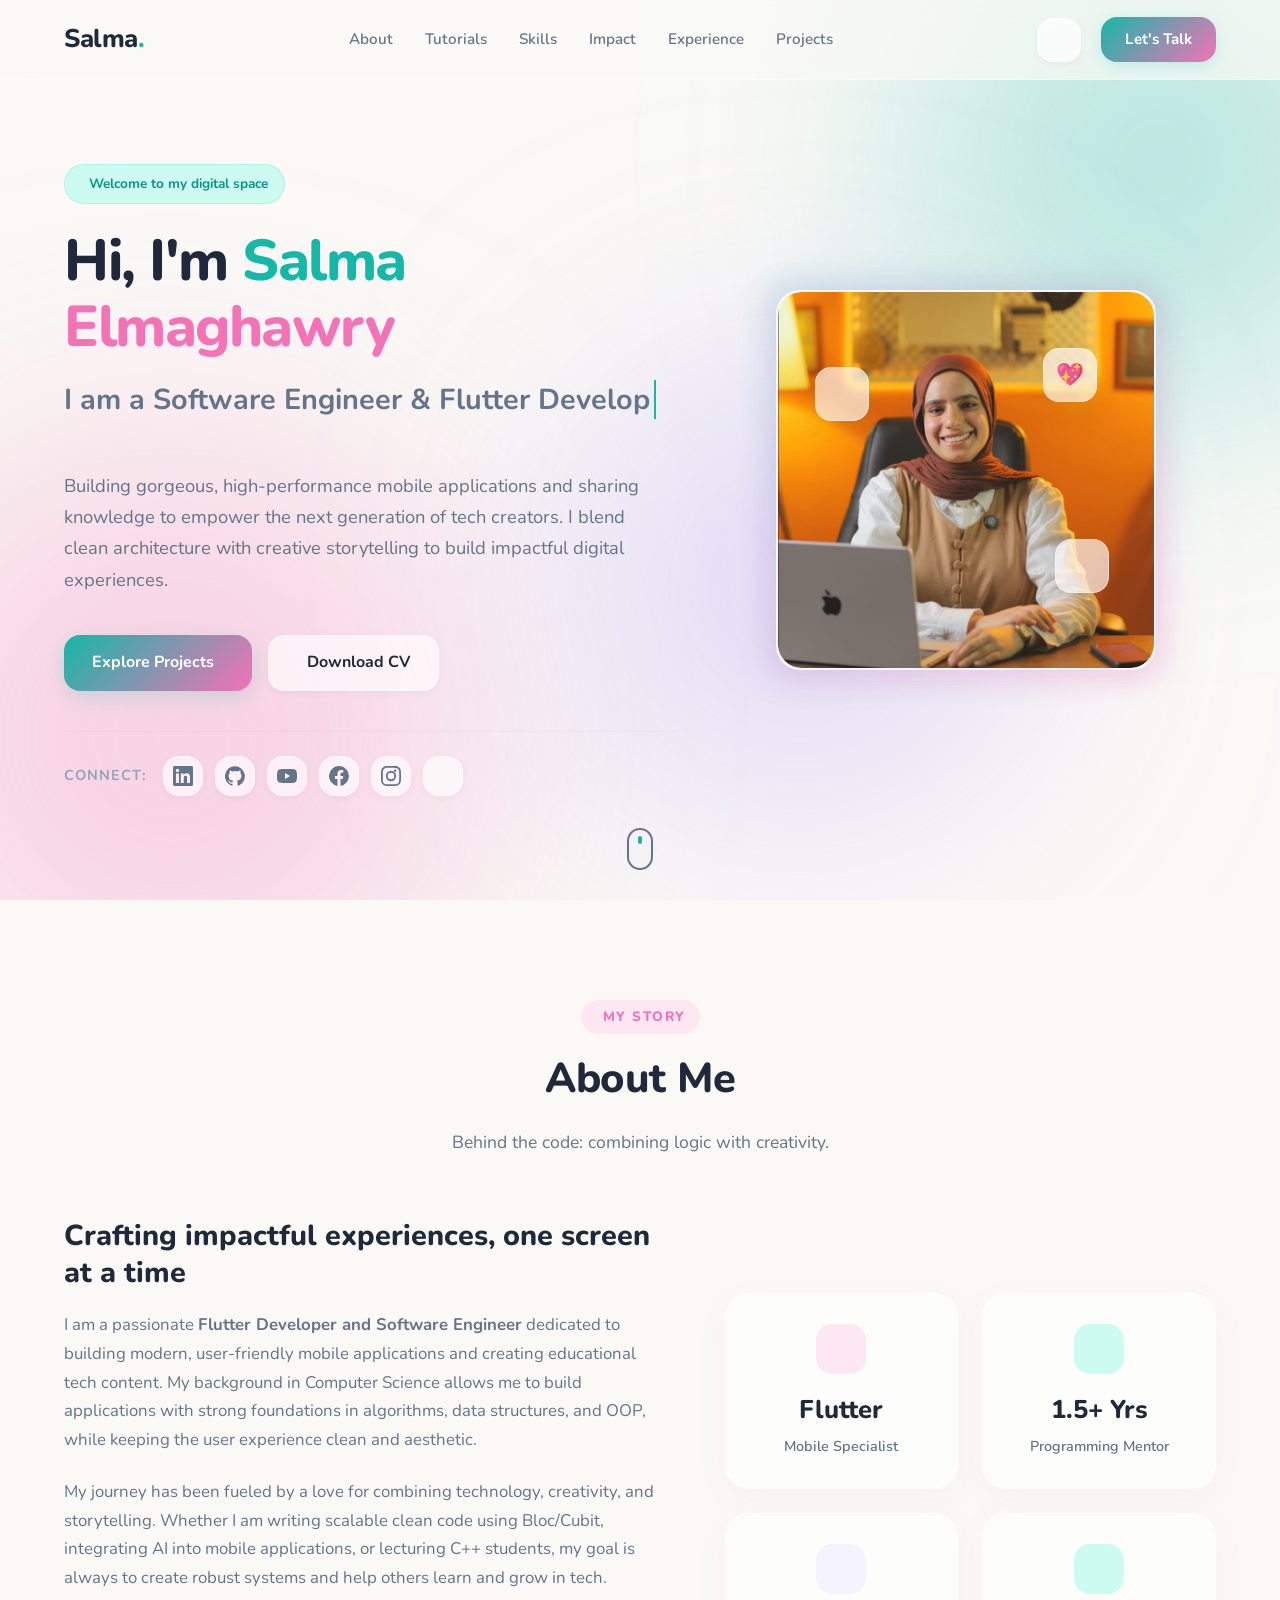
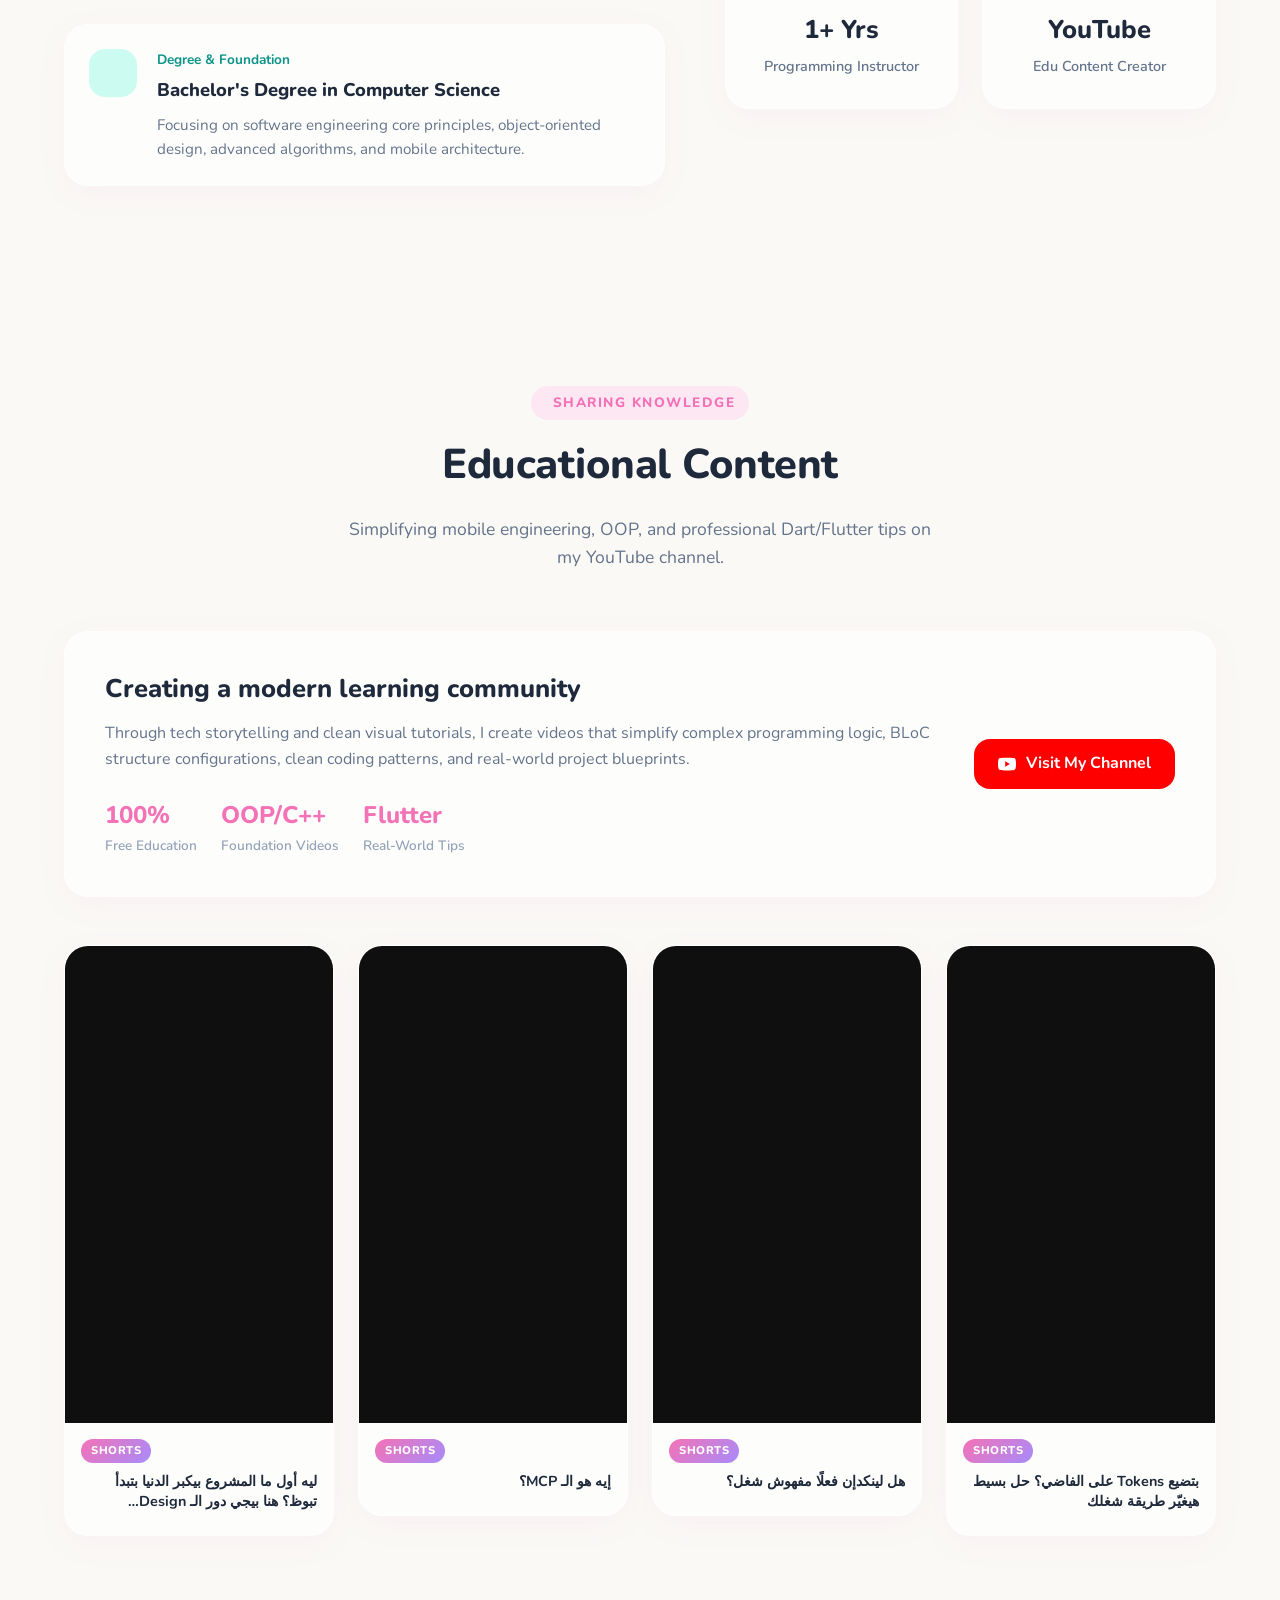
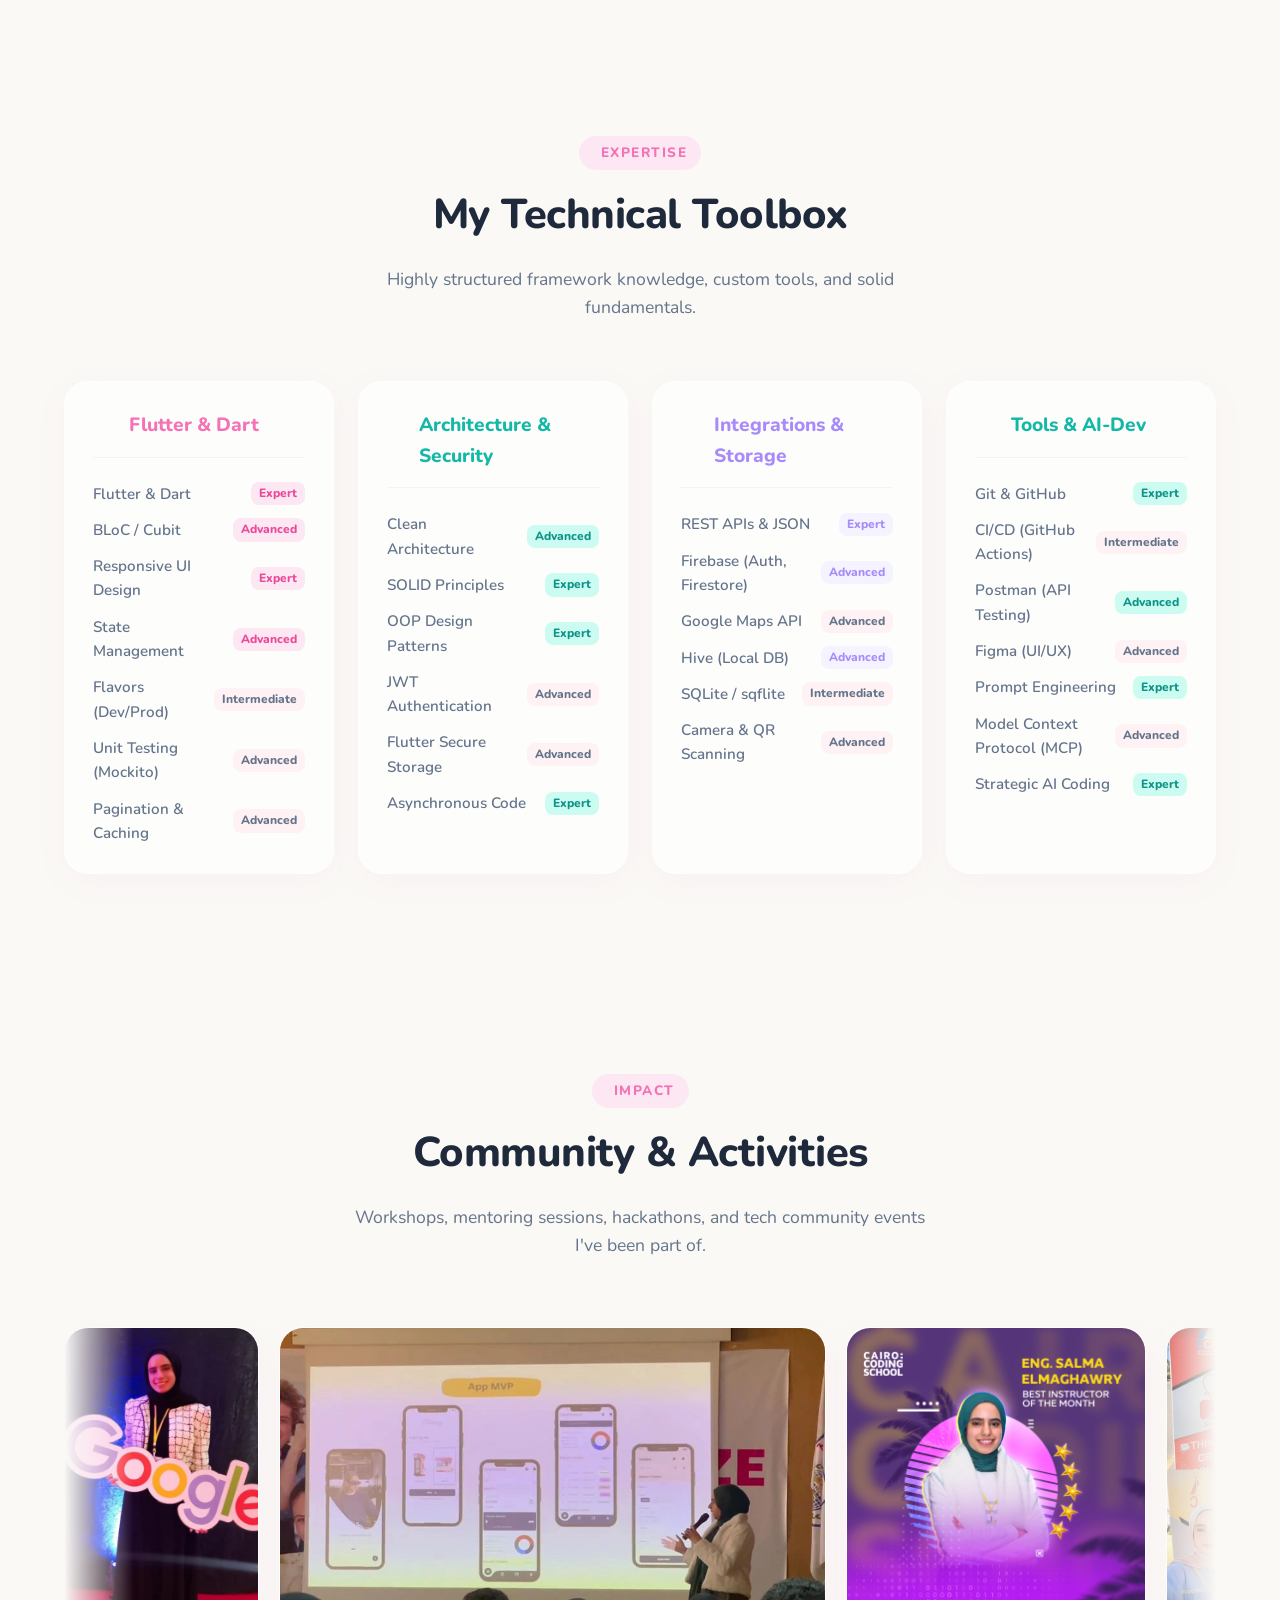
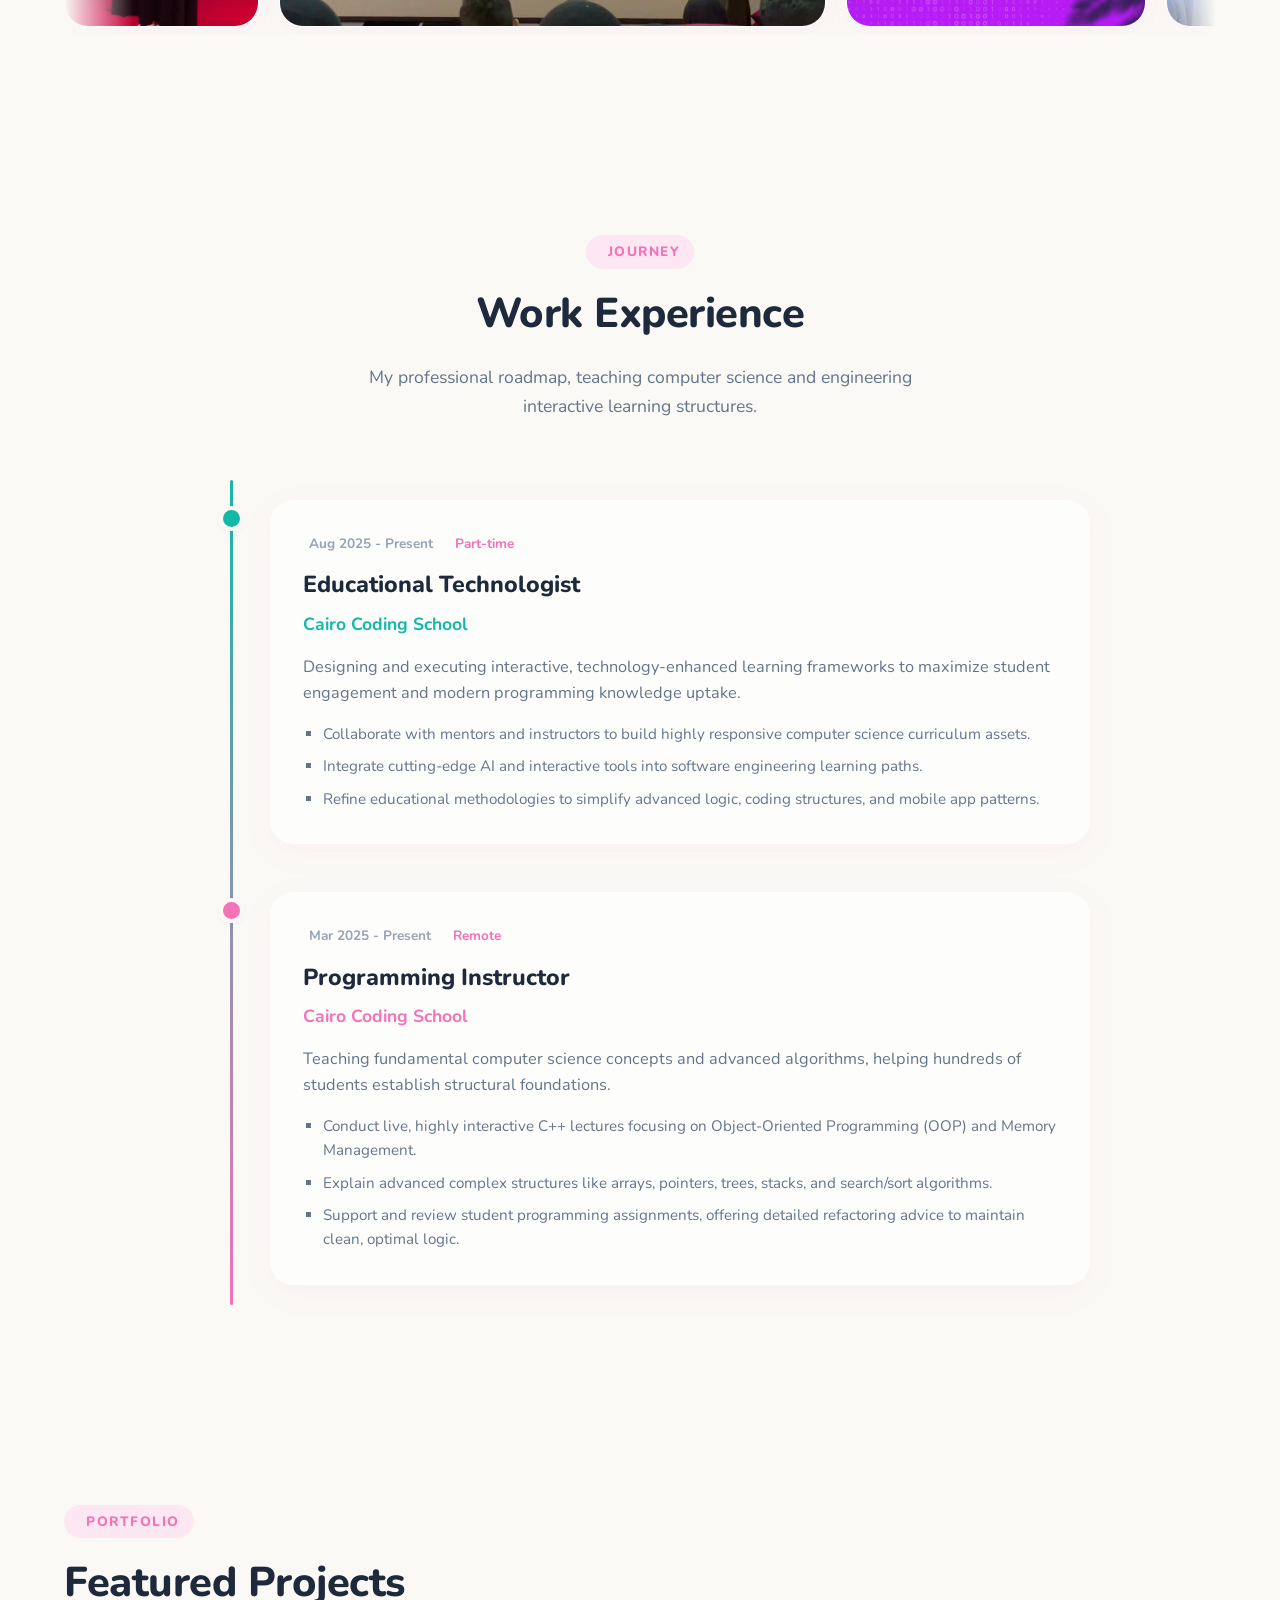
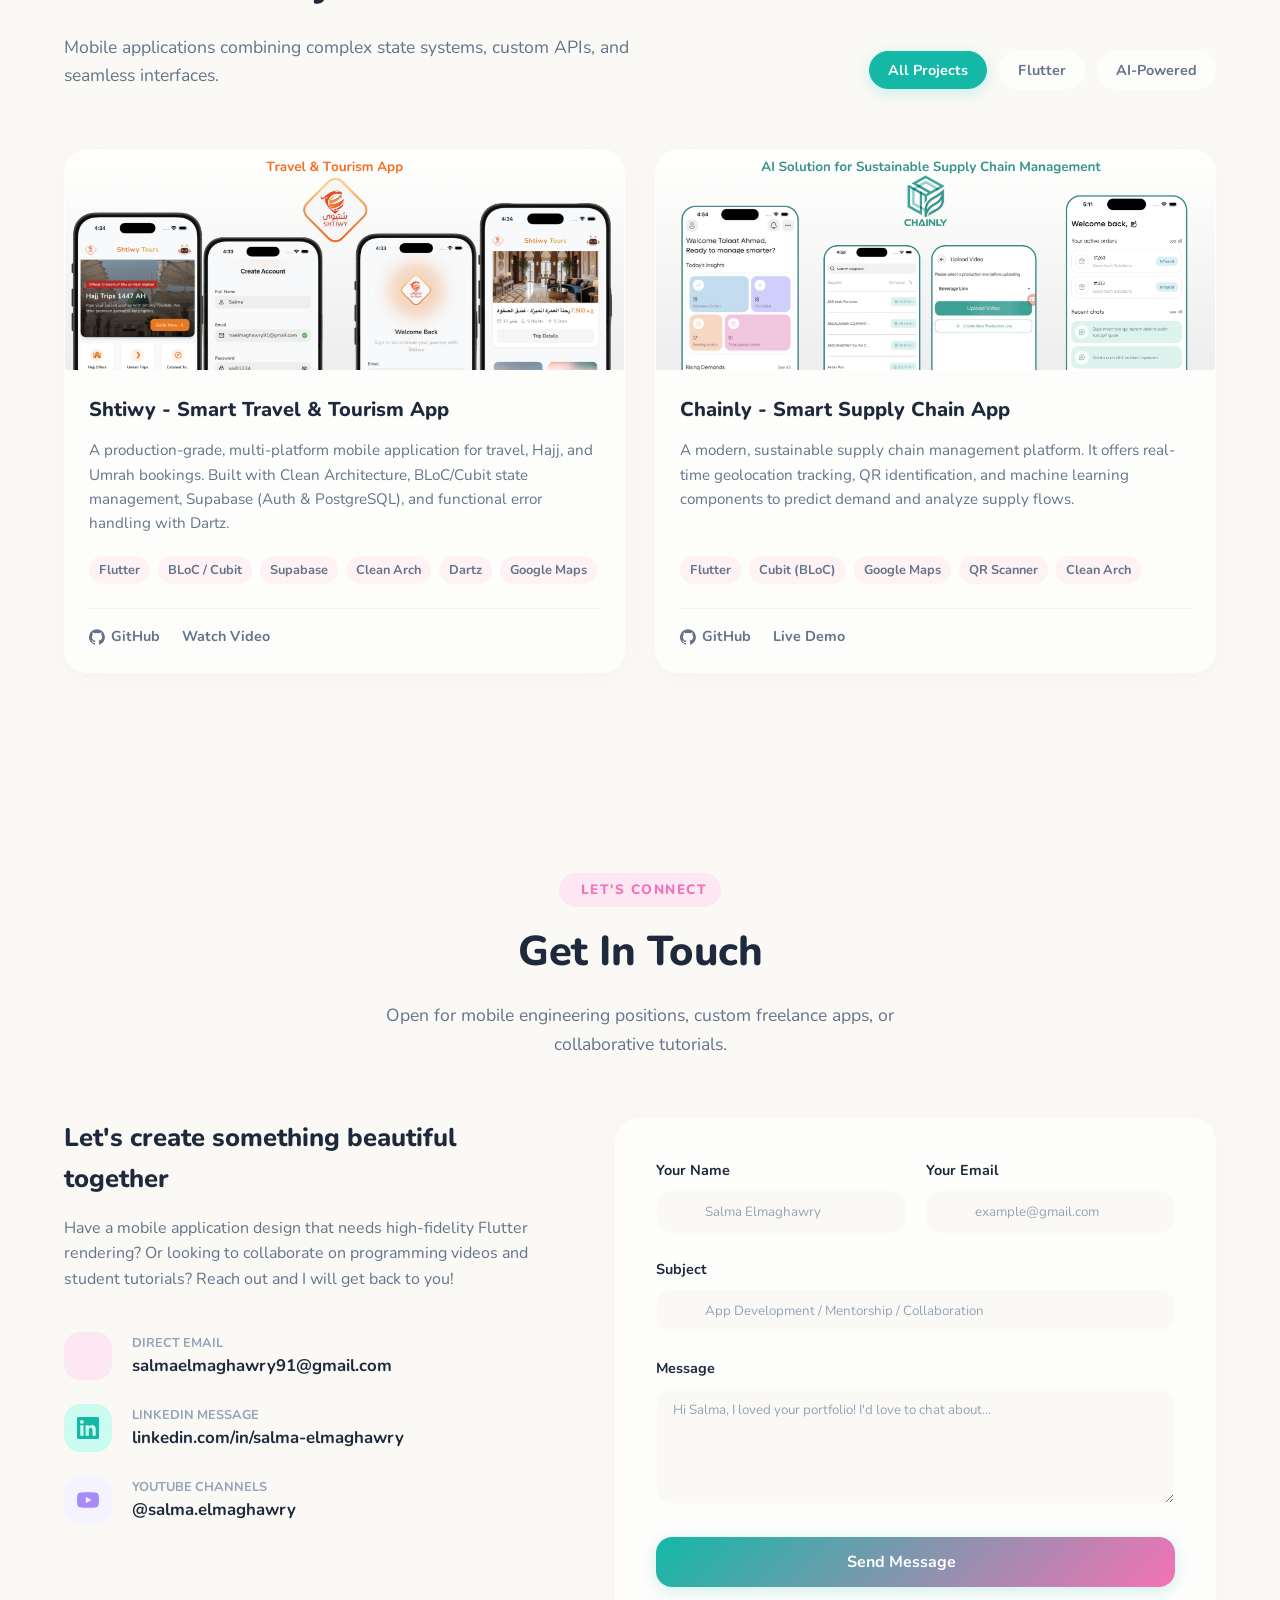
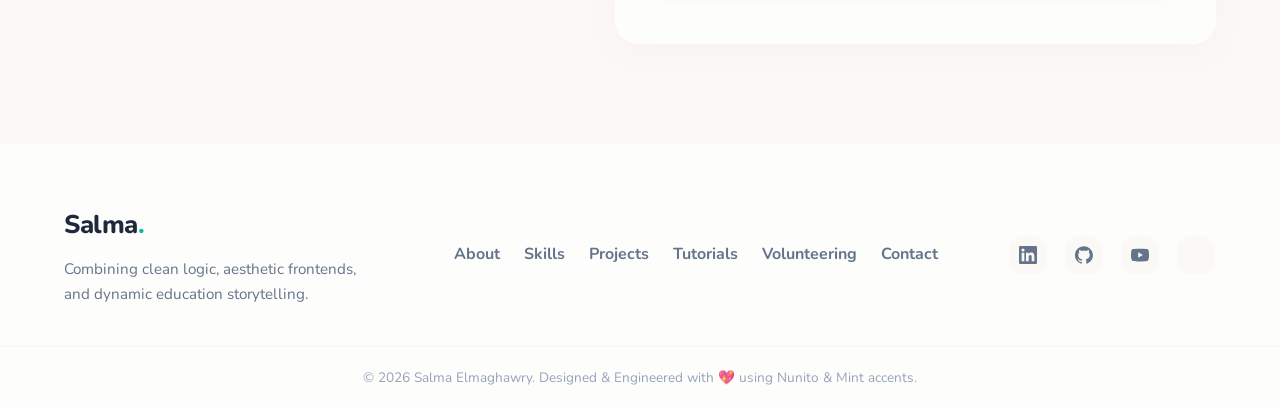
==== index.html @ a4e04a5e "enhance accessibility and responsiveness of navigation menu" ====
<!DOCTYPE html>
<html lang="en">

<head>
    <meta charset="UTF-8">
    <meta name="viewport" content="width=device-width, initial-scale=1.0">
    <title>Salma Elmaghawry | Software Engineer & Flutter Developer</title>

    <!-- SEO Meta Tags -->
    <meta name="description"
        content="Portfolio of Salma Elmaghawry, a Software Engineer & Flutter Developer specialized in modern mobile applications, Clean Architecture, and tech education.">
    <meta name="keywords"
        content="Salma Elmaghawry, Flutter Developer, Software Engineer, Mobile Apps, Dart, Clean Architecture, BLoC, Cubit, Cairo Coding School">
    <meta name="author" content="Salma Elmaghawry">

    <!-- Open Graph / Facebook -->
    <meta property="og:type" content="website">
    <meta property="og:title" content="Salma Elmaghawry | Software Engineer & Flutter Developer">
    <meta property="og:description"
        content="Portfolio of Salma Elmaghawry, featuring Flutter apps, AI-powered projects, and tech educational content.">
    <meta property="og:image"
        content="https://raw.githubusercontent.com/salma-elmaghawry/salma-elmaghawry/main/og-image.png">

    <!-- Twitter -->
    <meta property="twitter:card" content="summary_large_image">
    <meta property="twitter:title" content="Salma Elmaghawry | Software Engineer & Flutter Developer">
    <meta property="twitter:description"
        content="Portfolio of Salma Elmaghawry, featuring Flutter apps, AI-powered projects, and tech educational content.">

    <!-- Favicon -->
    <link rel="icon" type="image/png"
        href="data:image/svg+xml,<svg xmlns=%22http://www.w3.org/2000/svg%22 viewBox=%220 0 100 100%22><text y=%22.9em%22 font-size=%2290%22>✨</text></svg>">

    <!-- Google Fonts - Nunito -->
    <link rel="preconnect" href="https://fonts.googleapis.com">
    <link rel="preconnect" href="https://fonts.gstatic.com" crossorigin>
    <link
        href="https://fonts.googleapis.com/css2?family=Nunito:ital,wght@0,300;0,400;0,500;0,600;0,700;0,800;0,900;1,400;1,600&display=swap"
        rel="stylesheet">

    <!-- Stylesheet -->
    <link rel="stylesheet" href="styles.css">
</head>

<body class="light-mode">

    <!-- Ambient Background Blobs -->
    <div class="blob-container">
        <div class="blob blob-mint"></div>
        <div class="blob blob-pink"></div>
        <div class="blob blob-lavender"></div>
    </div>

    <!-- Navigation Header -->
    <header class="navbar" id="navbar">
        <div class="nav-container">
            <a href="#" class="logo">Salma<span class="logo-dot">.</span></a>

            <nav class="nav-menu" id="nav-menu">
                <a href="#about" class="nav-link active">About</a>
                <a href="#youtube" class="nav-link">Tutorials</a>
                <a href="#skills" class="nav-link">Skills</a>
                <a href="#volunteering" class="nav-link">Impact</a>
                <a href="#experience" class="nav-link">Experience</a>
                <a href="#projects" class="nav-link">Projects</a>
                <a href="#contact" class="nav-btn-mobile">Let's Talk</a>
            </nav>

            <div class="nav-actions">
                <!-- Theme Toggle Switch -->
                <button class="theme-toggle" id="theme-toggle" aria-label="Toggle theme">
                    <i data-lucide="sun" class="sun-icon"></i>
                    <i data-lucide="moon" class="moon-icon"></i>
                </button>

                <a href="#contact" class="btn-talk">Let's Talk</a>

                <!-- Burger Menu Toggle -->
                <button class="burger" id="burger-menu" aria-label="Toggle navigation menu" aria-expanded="false" aria-controls="nav-menu">
                    <span class="bar"></span>
                    <span class="bar"></span>
                    <span class="bar"></span>
                </button>
            </div>
        </div>
    </header>

    <main>
        <!-- Hero Section -->
        <section class="hero-section" id="hero">
            <div class="hero-container">
                <div class="hero-content">
                    <div class="hero-tag">
                        <i data-lucide="sparkles"></i>
                        <span>Welcome to my digital space</span>
                    </div>
                    <h1 class="hero-title">
                        Hi, I'm <span class="highlight-mint">Salma</span>
                        <span class="highlight-pink">Elmaghawry</span>
                    </h1>
                    <h2 class="hero-subtitle">
                        I am a <span class="typing-text">Software Engineer &amp; Flutter Developer</span>
                    </h2>
                    <p class="hero-desc">
                        Building gorgeous, high-performance mobile applications and sharing knowledge to empower the
                        next generation of tech creators. I blend clean architecture with creative storytelling to build
                        impactful digital experiences.
                    </p>
                    <div class="hero-ctas">
                        <a href="#projects" class="btn btn-primary">
                            <span>Explore Projects</span>
                            <i data-lucide="arrow-right"></i>
                        </a>
                        <a href="https://drive.google.com/file/d/1f5kGBxOCUVC3bPQZVJl--gGSOTd-XGbk/view?usp=sharing"
                            target="_blank" class="btn btn-secondary">
                            <i data-lucide="download"></i>
                            <span>Download CV</span>
                        </a>
                    </div>
                    <div class="hero-socials">
                        <span class="socials-label">Connect:</span>
                        <div class="socials-icons">
                            <a href="https://www.linkedin.com/in/salma-elmaghawry/" target="_blank" class="social-icon"
                                aria-label="LinkedIn"><i data-brand="linkedin"></i></a>
                            <a href="https://github.com/salma-elmaghawry" target="_blank" class="social-icon"
                                aria-label="GitHub"><i data-brand="github"></i></a>
                            <a href="https://www.youtube.com/@salma.elmaghawry" target="_blank" class="social-icon"
                                aria-label="YouTube"><i data-brand="youtube"></i></a>
                            <a href="https://www.facebook.com/salmaelmaghawryy/" target="_blank" class="social-icon"
                                aria-label="Facebook"><i data-brand="facebook"></i></a>
                            <a href="https://www.instagram.com/salma.elmaghawry/" target="_blank" class="social-icon"
                                aria-label="Instagram"><i data-brand="instagram"></i></a>
                            <a href="mailto:salmaelmaghawry91@gmail.com" class="social-icon" aria-label="Email"><i
                                    data-lucide="mail"></i></a>
                        </div>
                    </div>
                </div>

                <!-- Hero Visual (Interactive Avatar / Decorative Frame) -->
                <div class="hero-visual">
                    <div class="avatar-frame-container">
                        <div class="glow-ring glow-ring-mint"></div>
                        <div class="glow-ring glow-ring-pink"></div>
                        <div class="avatar-frame">
                            <!-- Real profile photo -->
                            <img src="assets/profile_pc.png" alt="Salma Elmaghawry - Flutter Developer"
                                class="profile-photo">
                            <div class="floating-tech flutter-icon"><i data-lucide="smartphone"></i></div>
                            <div class="floating-tech code-icon"><i data-lucide="code-2"></i></div>
                            <div class="floating-tech heart-icon">💖</div>
                        </div>
                    </div>
                </div>
            </div>

            <div class="scroll-indicator">
                <a href="#about" aria-label="Scroll down">
                    <span class="mouse">
                        <span class="wheel"></span>
                    </span>
                </a>
            </div>
        </section>

        <!-- About Section -->
        <section class="about-section section-padding" id="about">
            <div class="container">
                <div class="section-header center">
                    <span class="section-tag"><i data-lucide="user"></i> My Story</span>
                    <h2 class="section-title">About Me</h2>
                    <p class="section-desc">Behind the code: combining logic with creativity.</p>
                </div>

                <div class="about-grid">
                    <div class="about-text-content">
                        <h3 class="about-title">Crafting impactful experiences, one screen at a time</h3>
                        <p class="about-paragraph">
                            I am a passionate <strong>Flutter Developer and Software Engineer</strong> dedicated to
                            building modern, user-friendly mobile applications and creating educational tech content. My
                            background in Computer Science allows me to build applications with strong foundations in
                            algorithms, data structures, and OOP, while keeping the user experience clean and aesthetic.
                        </p>
                        <p class="about-paragraph">
                            My journey has been fueled by a love for combining technology, creativity, and storytelling.
                            Whether I am writing scalable clean code using Bloc/Cubit, integrating AI into mobile
                            applications, or lecturing C++ students, my goal is always to create robust systems and help
                            others learn and grow in tech.
                        </p>

                        <div class="education-card">
                            <div class="edu-icon"><i data-lucide="graduation-cap"></i></div>
                            <div class="edu-details">
                                <span class="edu-time">Degree &amp; Foundation</span>
                                <h4 class="edu-degree">Bachelor's Degree in Computer Science</h4>
                                <p class="edu-desc">Focusing on software engineering core principles, object-oriented
                                    design, advanced algorithms, and mobile architecture.</p>
                            </div>
                        </div>
                    </div>

                    <div class="about-stats-container">
                        <div class="stat-card">
                            <div class="stat-icon pink-bg"><i data-lucide="smartphone"></i></div>
                            <h3 class="stat-number">Flutter</h3>
                            <p class="stat-label">Mobile Specialist</p>
                        </div>
                        <div class="stat-card">
                            <div class="stat-icon mint-bg"><i data-lucide="users"></i></div>
                            <h3 class="stat-number">1.5+ Yrs</h3>
                            <p class="stat-label">Programming Mentor</p>
                        </div>
                        <div class="stat-card">
                            <div class="stat-icon lavender-bg"><i data-lucide="book-open"></i></div>
                            <h3 class="stat-number">1+ Yrs</h3>
                            <p class="stat-label">Programming Instructor</p>
                        </div>
                        <div class="stat-card">
                            <div class="stat-icon mint-bg"><i data-lucide="video"></i></div>
                            <h3 class="stat-number">YouTube</h3>
                            <p class="stat-label">Edu Content Creator</p>
                        </div>
                    </div>
                </div>
            </div>
        </section>

        <!-- Educational Content (YouTube) Section — placed right after About -->
        <section class="youtube-section section-padding" id="youtube">
            <div class="container">
                <div class="section-header center">
                    <span class="section-tag"><i data-lucide="play-circle"></i> Sharing Knowledge</span>
                    <h2 class="section-title">Educational Content</h2>
                    <p class="section-desc">Simplifying mobile engineering, OOP, and professional Dart/Flutter tips on
                        my YouTube channel.</p>
                </div>

                <div class="youtube-intro-card yt-banner">
                    <div class="yt-banner-text">
                        <h3 class="yt-title">Creating a modern learning community</h3>
                        <p class="yt-desc">
                            Through tech storytelling and clean visual tutorials, I create videos that simplify complex
                            programming logic, BLoC structure configurations, clean coding patterns, and real-world
                            project blueprints.
                        </p>
                        <div class="yt-stats">
                            <div class="yt-stat-item">
                                <span class="yt-number">100%</span>
                                <span class="yt-label">Free Education</span>
                            </div>
                            <div class="yt-stat-item">
                                <span class="yt-number">OOP/C++</span>
                                <span class="yt-label">Foundation Videos</span>
                            </div>
                            <div class="yt-stat-item">
                                <span class="yt-number">Flutter</span>
                                <span class="yt-label">Real-World Tips</span>
                            </div>
                        </div>
                    </div>
                    <a href="https://www.youtube.com/@salma.elmaghawry" target="_blank" class="btn btn-yt">
                        <i data-brand="youtube"></i>
                        <span>Visit My Channel</span>
                    </a>
                </div>

                <!-- Auto-playing Shorts row (muted + looping, plays when scrolled into view) -->
                <div class="shorts-row">
                    <div class="short-player reveal" data-video="vEW_r69NHRI"
                        data-title="ليه أول ما المشروع بيكبر الدنيا بتبدأ تبوظ؟ هنا بيجي دور الـ Design Patterns">
                        <div class="short-frame"
                            style="background-image:url('https://i.ytimg.com/vi/vEW_r69NHRI/hqdefault.jpg')"></div>
                        <div class="short-caption">
                            <span class="shorts-badge">Shorts</span>
                            <h4 class="video-title" dir="auto">ليه أول ما المشروع بيكبر الدنيا بتبدأ تبوظ؟ هنا بيجي
                                دور الـ Design Patterns</h4>
                        </div>
                    </div>

                    <div class="short-player reveal" data-video="fF4zGMSSUQg"
                        data-title="إيه هو الـ MCP؟">
                        <div class="short-frame"
                            style="background-image:url('https://i.ytimg.com/vi/fF4zGMSSUQg/hqdefault.jpg')"></div>
                        <div class="short-caption">
                            <span class="shorts-badge">Shorts</span>
                            <h4 class="video-title" dir="auto">إيه هو الـ MCP؟</h4>
                        </div>
                    </div>

                    <div class="short-player reveal" data-video="_bWEaU2lpw0"
                        data-title="هل لينكدإن فعلًا مفهوش شغل؟">
                        <div class="short-frame"
                            style="background-image:url('https://i.ytimg.com/vi/_bWEaU2lpw0/hqdefault.jpg')"></div>
                        <div class="short-caption">
                            <span class="shorts-badge">Shorts</span>
                            <h4 class="video-title" dir="auto">هل لينكدإن فعلًا مفهوش شغل؟</h4>
                        </div>
                    </div>

                    <div class="short-player reveal" data-video="U8zxvY9bJCQ"
                        data-title="بتضيع Tokens على الفاضي؟ حل بسيط هيغيّر طريقة شغلك">
                        <div class="short-frame"
                            style="background-image:url('https://i.ytimg.com/vi/U8zxvY9bJCQ/hqdefault.jpg')"></div>
                        <div class="short-caption">
                            <span class="shorts-badge">Shorts</span>
                            <h4 class="video-title" dir="auto">بتضيع Tokens على الفاضي؟ حل بسيط هيغيّر طريقة شغلك</h4>
                        </div>
                    </div>
                </div>
            </div>
        </section>

        <!-- Skills Section -->
        <section class="skills-section section-padding" id="skills">
            <div class="container">
                <div class="section-header center">
                    <span class="section-tag"><i data-lucide="cpu"></i> Expertise</span>
                    <h2 class="section-title">My Technical Toolbox</h2>
                    <p class="section-desc">Highly structured framework knowledge, custom tools, and solid fundamentals.
                    </p>
                </div>

                <div class="skills-grid">
                    <!-- Category 1: Flutter & Dart -->
                    <div class="skill-category-card">
                        <div class="category-header pink-accent">
                            <i data-lucide="smartphone"></i>
                            <h3>Flutter &amp; Dart</h3>
                        </div>
                        <ul class="skill-list">
                            <li><span class="skill-name">Flutter &amp; Dart</span> <span
                                    class="skill-badge pink">Expert</span></li>
                            <li><span class="skill-name">BLoC / Cubit</span> <span
                                    class="skill-badge pink">Advanced</span></li>
                            <li><span class="skill-name">Responsive UI Design</span> <span
                                    class="skill-badge pink">Expert</span></li>
                            <li><span class="skill-name">State Management</span> <span
                                    class="skill-badge pink">Advanced</span></li>
                            <li><span class="skill-name">Flavors (Dev/Prod)</span> <span
                                    class="skill-badge">Intermediate</span></li>
                            <li><span class="skill-name">Unit Testing (Mockito)</span> <span
                                    class="skill-badge">Advanced</span></li>
                            <li><span class="skill-name">Pagination &amp; Caching</span> <span
                                    class="skill-badge">Advanced</span></li>
                        </ul>
                    </div>

                    <!-- Category 2: Architecture & Security -->
                    <div class="skill-category-card">
                        <div class="category-header mint-accent">
                            <i data-lucide="shield-check"></i>
                            <h3>Architecture &amp; Security</h3>
                        </div>
                        <ul class="skill-list">
                            <li><span class="skill-name">Clean Architecture</span> <span
                                    class="skill-badge mint">Advanced</span></li>
                            <li><span class="skill-name">SOLID Principles</span> <span
                                    class="skill-badge mint">Expert</span></li>
                            <li><span class="skill-name">OOP Design Patterns</span> <span
                                    class="skill-badge mint">Expert</span></li>
                            <li><span class="skill-name">JWT Authentication</span> <span
                                    class="skill-badge">Advanced</span></li>
                            <li><span class="skill-name">Flutter Secure Storage</span> <span
                                    class="skill-badge">Advanced</span></li>
                            <li><span class="skill-name">Asynchronous Code</span> <span
                                    class="skill-badge mint">Expert</span></li>
                        </ul>
                    </div>

                    <!-- Category 3: Integrations & Storage -->
                    <div class="skill-category-card">
                        <div class="category-header lavender-accent">
                            <i data-lucide="git-merge"></i>
                            <h3>Integrations &amp; Storage</h3>
                        </div>
                        <ul class="skill-list">
                            <li><span class="skill-name">REST APIs &amp; JSON</span> <span
                                    class="skill-badge lavender">Expert</span></li>
                            <li><span class="skill-name">Firebase (Auth, Firestore)</span> <span
                                    class="skill-badge lavender">Advanced</span></li>
                            <li><span class="skill-name">Google Maps API</span> <span
                                    class="skill-badge">Advanced</span></li>
                            <li><span class="skill-name">Hive (Local DB)</span> <span
                                    class="skill-badge lavender">Advanced</span></li>
                            <li><span class="skill-name">SQLite / sqflite</span> <span
                                    class="skill-badge">Intermediate</span></li>
                            <li><span class="skill-name">Camera &amp; QR Scanning</span> <span
                                    class="skill-badge">Advanced</span></li>
                        </ul>
                    </div>

                    <!-- Category 4: Tooling & AI -->
                    <div class="skill-category-card">
                        <div class="category-header mint-accent">
                            <i data-lucide="terminal"></i>
                            <h3>Tools &amp; AI-Dev</h3>
                        </div>
                        <ul class="skill-list">
                            <li><span class="skill-name">Git &amp; GitHub</span> <span
                                    class="skill-badge mint">Expert</span></li>
                            <li><span class="skill-name">CI/CD (GitHub Actions)</span> <span
                                    class="skill-badge">Intermediate</span></li>
                            <li><span class="skill-name">Postman (API Testing)</span> <span
                                    class="skill-badge mint">Advanced</span></li>
                            <li><span class="skill-name">Figma (UI/UX)</span> <span class="skill-badge">Advanced</span>
                            </li>
                            <li><span class="skill-name">Prompt Engineering</span> <span
                                    class="skill-badge mint">Expert</span></li>
                            <li><span class="skill-name">Model Context Protocol (MCP)</span> <span
                                    class="skill-badge">Advanced</span></li>
                            <li><span class="skill-name">Strategic AI Coding</span> <span
                                    class="skill-badge mint">Expert</span></li>
                        </ul>
                    </div>
                </div>
            </div>
        </section>

        <!-- Impact / Community Activities Section -->
        <section class="volunteering-section section-padding" id="volunteering">
            <div class="container">
                <div class="section-header center">
                    <span class="section-tag"><i data-lucide="award"></i> Impact</span>
                    <h2 class="section-title">Community &amp; Activities</h2>
                    <p class="section-desc">Workshops, mentoring sessions, hackathons, and tech community events I've
                        been part of.</p>
                </div>

                <!-- Auto-scrolling, shuffled photo marquee -->
                <div class="activities-marquee">
                    <div class="activities-track" id="activities-track"></div>
                </div>
            </div>
        </section>

        <!-- Experience Timeline Section -->
        <section class="experience-section section-padding" id="experience">
            <div class="container">
                <div class="section-header center">
                    <span class="section-tag"><i data-lucide="briefcase"></i> Journey</span>
                    <h2 class="section-title">Work Experience</h2>
                    <p class="section-desc">My professional roadmap, teaching computer science and engineering
                        interactive learning structures.</p>
                </div>

                <div class="timeline-container">
                    <!-- Experience Card 1 -->
                    <div class="timeline-item">
                        <div class="timeline-dot dot-mint"></div>
                        <div class="timeline-card">
                            <div class="card-meta">
                                <span class="work-date"><i data-lucide="calendar"></i> Aug 2025 - Present</span>
                                <span class="work-type"><i data-lucide="clock"></i> Part-time</span>
                            </div>
                            <h3 class="role-title">Educational Technologist</h3>
                            <h4 class="company-name highlight-mint">Cairo Coding School</h4>
                            <p class="role-desc">
                                Designing and executing interactive, technology-enhanced learning frameworks to maximize
                                student engagement and modern programming knowledge uptake.
                            </p>
                            <ul class="role-bullets">
                                <li>Collaborate with mentors and instructors to build highly responsive computer science
                                    curriculum assets.</li>
                                <li>Integrate cutting-edge AI and interactive tools into software engineering learning
                                    paths.</li>
                                <li>Refine educational methodologies to simplify advanced logic, coding structures, and
                                    mobile app patterns.</li>
                            </ul>
                        </div>
                    </div>

                    <!-- Experience Card 2 -->
                    <div class="timeline-item">
                        <div class="timeline-dot dot-pink"></div>
                        <div class="timeline-card">
                            <div class="card-meta">
                                <span class="work-date"><i data-lucide="calendar"></i> Mar 2025 - Present</span>
                                <span class="work-type"><i data-lucide="globe"></i> Remote</span>
                            </div>
                            <h3 class="role-title">Programming Instructor</h3>
                            <h4 class="company-name highlight-pink">Cairo Coding School</h4>
                            <p class="role-desc">
                                Teaching fundamental computer science concepts and advanced algorithms, helping hundreds
                                of students establish structural foundations.
                            </p>
                            <ul class="role-bullets">
                                <li>Conduct live, highly interactive C++ lectures focusing on Object-Oriented
                                    Programming (OOP) and Memory Management.</li>
                                <li>Explain advanced complex structures like arrays, pointers, trees, stacks, and
                                    search/sort algorithms.</li>
                                <li>Support and review student programming assignments, offering detailed refactoring
                                    advice to maintain clean, optimal logic.</li>
                            </ul>
                        </div>
                    </div>
                </div>
            </div>
        </section>

        <!-- Projects Section -->
        <section class="projects-section section-padding" id="projects">
            <div class="container">
                <div class="section-header">
                    <div>
                        <span class="section-tag"><i data-lucide="folder-open"></i> Portfolio</span>
                        <h2 class="section-title">Featured Projects</h2>
                        <p class="section-desc">Mobile applications combining complex state systems, custom APIs, and
                            seamless interfaces.</p>
                    </div>
                    <div class="project-filters">
                        <button class="filter-btn active" data-filter="all">All Projects</button>
                        <button class="filter-btn" data-filter="flutter">Flutter</button>
                        <button class="filter-btn" data-filter="ai">AI-Powered</button>
                    </div>
                </div>

                <div class="projects-grid">
                    <!-- Project 1: Shtiwy -->
                    <div class="project-card" data-category="flutter">
                        <div class="project-image-placeholder project-img-cover">
                            <img src="assets/Projects_images/shtiway_poster.png" alt="Shtiwy App Screenshot"
                                class="project-cover-img">
                        </div>
                        <div class="project-info">
                            <h3 class="project-title">Shtiwy - Smart Travel & Tourism App</h3>
                            <p class="project-desc">
                                A production-grade, multi-platform mobile application for travel, Hajj, and Umrah
                                bookings. Built with Clean Architecture, BLoC/Cubit state management, Supabase (Auth &
                                PostgreSQL), and functional error handling with Dartz.
                            </p>
                            <div class="project-tags">
                                <span class="tag">Flutter</span>
                                <span class="tag">BLoC / Cubit</span>
                                <span class="tag">Supabase</span>
                                <span class="tag">Clean Arch</span>
                                <span class="tag">Dartz</span>
                                <span class="tag">Google Maps</span>
                            </div>
                            <div class="project-links">
                                <a href="https://github.com/salma-elmaghawry" target="_blank" class="proj-link"><i
                                        data-brand="github"></i> GitHub</a>
                                <a href="https://github.com/user-attachments/assets/7e339e87-6490-47ef-a781-6ee170ea172c"
                                    target="_blank" class="proj-link demo-link"><i data-lucide="play-circle"></i> Watch
                                    Video</a>
                            </div>
                        </div>
                    </div>

                    <!-- Project 2: Chainly -->
                    <div class="project-card" data-category="flutter ai">
                        <div class="project-image-placeholder project-img-cover">
                            <img src="assets/Projects_images/chainly_poster.png" alt="Chainly App Screenshot"
                                class="project-cover-img">
                        </div>
                        <div class="project-info">
                            <h3 class="project-title">Chainly - Smart Supply Chain App</h3>
                            <p class="project-desc">
                                A modern, sustainable supply chain management platform. It offers real-time geolocation
                                tracking, QR identification, and machine learning components to predict demand and
                                analyze supply flows.
                            </p>
                            <div class="project-tags">
                                <span class="tag">Flutter</span>
                                <span class="tag">Cubit (BLoC)</span>
                                <span class="tag">Google Maps</span>
                                <span class="tag">QR Scanner</span>
                                <span class="tag">Clean Arch</span>
                            </div>
                            <div class="project-links">
                                <a href="https://github.com/salma-elmaghawry" target="_blank" class="proj-link"><i
                                        data-brand="github"></i> GitHub</a>
                                <a href="#" class="proj-link demo-link"><i data-lucide="external-link"></i> Live
                                    Demo</a>
                            </div>
                        </div>
                    </div>

                </div>
            </div>
        </section>

        <!-- Contact Section -->
        <section class="contact-section section-padding" id="contact">
            <div class="container">
                <div class="section-header center">
                    <span class="section-tag"><i data-lucide="mail"></i> Let's Connect</span>
                    <h2 class="section-title">Get In Touch</h2>
                    <p class="section-desc">Open for mobile engineering positions, custom freelance apps, or
                        collaborative tutorials.</p>
                </div>

                <div class="contact-grid">
                    <!-- Contact Cards -->
                    <div class="contact-info-column">
                        <h3 class="contact-sub-title">Let's create something beautiful together</h3>
                        <p class="contact-text">
                            Have a mobile application design that needs high-fidelity Flutter rendering? Or looking to
                            collaborate on programming videos and student tutorials? Reach out and I will get back to
                            you!
                        </p>

                        <div class="contact-methods">
                            <!-- Email -->
                            <div class="contact-method-card">
                                <div class="method-icon pink-bg"><i data-lucide="mail"></i></div>
                                <div class="method-details">
                                    <span class="method-label">Direct Email</span>
                                    <a href="mailto:salmaelmaghawry91@gmail.com"
                                        class="method-link">salmaelmaghawry91@gmail.com</a>
                                </div>
                            </div>

                            <!-- LinkedIn -->
                            <div class="contact-method-card">
                                <div class="method-icon mint-bg"><i data-brand="linkedin"></i></div>
                                <div class="method-details">
                                    <span class="method-label">LinkedIn Message</span>
                                    <a href="https://www.linkedin.com/in/salma-elmaghawry/" target="_blank"
                                        class="method-link">linkedin.com/in/salma-elmaghawry</a>
                                </div>
                            </div>

                            <!-- YouTube -->
                            <div class="contact-method-card">
                                <div class="method-icon lavender-bg"><i data-brand="youtube"></i></div>
                                <div class="method-details">
                                    <span class="method-label">YouTube Channels</span>
                                    <a href="https://www.youtube.com/@salma.elmaghawry" target="_blank"
                                        class="method-link">@salma.elmaghawry</a>
                                </div>
                            </div>
                        </div>
                    </div>

                    <!-- Contact Form -->
                    <div class="contact-form-card">
                        <form id="contact-form" onsubmit="handleFormSubmit(event)">
                            <div class="form-row">
                                <div class="form-group">
                                    <label for="name">Your Name</label>
                                    <div class="input-container">
                                        <i data-lucide="user"></i>
                                        <input type="text" id="name" name="name" placeholder="Salma Elmaghawry"
                                            required>
                                    </div>
                                </div>
                                <div class="form-group">
                                    <label for="email">Your Email</label>
                                    <div class="input-container">
                                        <i data-lucide="mail"></i>
                                        <input type="email" id="email" name="email" placeholder="example@gmail.com"
                                            required>
                                    </div>
                                </div>
                            </div>
                            <div class="form-group">
                                <label for="subject">Subject</label>
                                <div class="input-container">
                                    <i data-lucide="tag"></i>
                                    <input type="text" id="subject" name="subject"
                                        placeholder="App Development / Mentorship / Collaboration" required>
                                </div>
                            </div>
                            <div class="form-group">
                                <label for="message">Message</label>
                                <div class="textarea-container">
                                    <textarea id="message" name="message" rows="5"
                                        placeholder="Hi Salma, I loved your portfolio! I'd love to chat about..."
                                        required></textarea>
                                </div>
                            </div>

                            <button type="submit" class="btn btn-submit" id="submit-btn">
                                <span>Send Message</span>
                                <i data-lucide="send" id="btn-send-icon"></i>
                            </button>

                            <div class="form-status" id="form-status"></div>
                        </form>
                    </div>
                </div>
            </div>
        </section>
    </main>

    <!-- Footer -->
    <footer class="footer">
        <div class="container footer-container">
            <div class="footer-brand">
                <a href="#" class="logo">Salma<span class="logo-dot">.</span></a>
                <p class="footer-slogan">Combining clean logic, aesthetic frontends, and dynamic education storytelling.
                </p>
            </div>

            <div class="footer-links">
                <a href="#about">About</a>
                <a href="#skills">Skills</a>
                <a href="#projects">Projects</a>
                <a href="#youtube">Tutorials</a>
                <a href="#volunteering">Volunteering</a>
                <a href="#contact">Contact</a>
            </div>

            <div class="footer-socials">
                <a href="https://www.linkedin.com/in/salma-elmaghawry/" target="_blank" aria-label="LinkedIn"><i
                        data-brand="linkedin"></i></a>
                <a href="https://github.com/salma-elmaghawry" target="_blank" aria-label="GitHub"><i
                        data-brand="github"></i></a>
                <a href="https://www.youtube.com/@salma.elmaghawry" target="_blank" aria-label="YouTube"><i
                        data-brand="youtube"></i></a>
                <a href="mailto:salmaelmaghawry91@gmail.com" aria-label="Email"><i data-lucide="mail"></i></a>
            </div>
        </div>
        <div class="footer-bottom">
            <p>&copy; 2026 Salma Elmaghawry. Designed &amp; Engineered with 💖 using Nunito &amp; Mint accents.</p>
        </div>
    </footer>

    <!-- Certificate Lightbox Modal -->
    <div class="lightbox" id="lightbox" onclick="closeLightbox()">
        <button class="lightbox-close" onclick="closeLightbox()">&times;</button>
        <img class="lightbox-image" id="lightbox-img" src="" alt="Certificate View">
        <div class="lightbox-caption" id="lightbox-caption">Certificate Detail</div>
    </div>

    <!-- YouTube Video Modal -->
    <div class="video-modal" id="video-modal" onclick="closeVideoModal(event)">
        <div class="video-modal-inner">
            <button class="video-modal-close" onclick="closeVideoModal(null)" aria-label="Close video">&times;</button>
            <div class="video-modal-title" id="video-modal-title"></div>
            <div class="video-iframe-wrapper">
                <iframe id="video-modal-iframe" src="" title="YouTube Shorts" frameborder="0"
                    allow="accelerometer; autoplay; clipboard-write; encrypted-media; gyroscope; picture-in-picture; web-share"
                    allowfullscreen loading="lazy">
                </iframe>
            </div>
            <a class="video-modal-yt-link" id="video-modal-yt-link" href="#" target="_blank" rel="noopener">
                <i data-brand="youtube"></i> Watch on YouTube
            </a>
        </div>
    </div>

    <!-- Lucide Icons via CDN -->
    <script src="https://unpkg.com/lucide@latest"></script>
    <script>
        // Initialize Lucide Icons immediately after the DOM loads
        lucide.createIcons();
    </script>
    <!-- Custom Interactions Script -->
    <script src="script.js"></script>
</body>

</html>
---- styles.css ----
/* ==========================================================================
   Salma Elmaghawry Portfolio - Custom Styling CSS
   Designed with ❤️ for a modern, premium, girly-chic and aesthetic developer
   ========================================================================== */

/* --- CSS Variables Configuration --- */
:root {
    /* Fonts */
    --font-primary: 'Nunito', -apple-system, BlinkMacSystemFont, 'Segoe UI', Roboto, sans-serif;
    
    /* Layout */
    --max-width: 1200px;
    --header-height: 80px;
    --border-radius-sm: 8px;
    --border-radius-md: 16px;
    --border-radius-lg: 24px;
    --border-radius-full: 9999px;
    
    /* Transitions */
    --transition-fast: 0.2s cubic-bezier(0.4, 0, 0.2, 1);
    --transition-normal: 0.3s cubic-bezier(0.4, 0, 0.2, 1);
    --transition-slow: 0.5s cubic-bezier(0.4, 0, 0.2, 1);
    
    /* Shadows */
    --shadow-sm: 0 2px 8px rgba(0, 0, 0, 0.04);
    --shadow-md: 0 8px 30px rgba(0, 0, 0, 0.06);
    --shadow-lg: 0 16px 40px rgba(0, 0, 0, 0.08);
}

/* --- LIGHT MODE COLORS (Aesthetic Cream, Pastel Pink, Mint Green) --- */
body.light-mode {
    --bg-primary: #FAF9F6;          /* Ivory/Cream background */
    --bg-secondary: #FFF2F4;        /* Soft blush canvas */
    --bg-card: rgba(255, 255, 255, 0.65); /* Glassmorphic card back */
    
    --accent-mint: #14B8A6;         /* Primary mint green */
    --accent-mint-hover: #0D9488;
    --accent-mint-light: #CCFBF1;
    
    --accent-pink: #F472B6;         /* Secondary soft rose */
    --accent-pink-hover: #EC4899;
    --accent-pink-light: #FCE7F3;
    
    --accent-lavender: #A78BFA;     /* Tertiary soft purple */
    --accent-lavender-light: #F5F3FF;
    
    --text-primary: #1E293B;        /* Deep slate for readability */
    --text-secondary: #64748B;      /* Muted slate */
    --text-muted: #94A3B8;
    
    --border-color: rgba(20, 184, 166, 0.08);
    --glass-border: rgba(255, 255, 255, 0.4);
    --glass-shadow: 0 8px 32px 0 rgba(244, 114, 182, 0.06);
}

/* --- DARK MODE COLORS (Slate Coal, Glowing Emerald/Mint, Neon Pink) --- */
body.dark-mode {
    --bg-primary: #0F172A;          /* Deep Slate */
    --bg-secondary: #1E293B;        /* Medium Slate */
    --bg-card: rgba(30, 41, 59, 0.55); /* Dark Glassmorphic card */
    
    --accent-mint: #34D399;         /* Glowing neon mint */
    --accent-mint-hover: #10B981;
    --accent-mint-light: rgba(52, 211, 153, 0.15);
    
    --accent-pink: #F472B6;         /* Glowing pink */
    --accent-pink-hover: #EC4899;
    --accent-pink-light: rgba(244, 114, 182, 0.15);
    
    --accent-lavender: #C084FC;     /* Glowing purple */
    --accent-lavender-light: rgba(192, 132, 252, 0.15);
    
    --text-primary: #F8FAFC;        /* Off-white */
    --text-secondary: #94A3B8;      /* Soft silver */
    --text-muted: #64748B;
    
    --border-color: rgba(52, 211, 153, 0.12);
    --glass-border: rgba(255, 255, 255, 0.06);
    --glass-shadow: 0 8px 32px 0 rgba(0, 0, 0, 0.25);
}

/* --- GENERAL RESET & BASE STYLES --- */
* {
    margin: 0;
    padding: 0;
    box-sizing: border-box;
}

html {
    scroll-behavior: smooth;
    font-size: 16px;
    overflow-x: hidden;
    -webkit-text-size-adjust: 100%;
}

body {
    font-family: var(--font-primary);
    background-color: var(--bg-primary);
    color: var(--text-primary);
    transition: background-color var(--transition-normal), color var(--transition-normal);
    overflow-x: hidden;
    line-height: 1.6;
}

body.menu-open {
    overflow: hidden;
}

.container {
    max-width: var(--max-width);
    margin: 0 auto;
    padding: 0 24px;
    width: 100%;
}

a {
    color: inherit;
    text-decoration: none;
    transition: color var(--transition-fast);
}

button {
    font-family: var(--font-primary);
    cursor: pointer;
    border: none;
    background: none;
    outline: none;
    transition: all var(--transition-fast);
}

img {
    max-width: 100%;
    height: auto;
    display: block;
}

/* --- AMBIENT FLOATING BACKGROUND BLOBS --- */
.blob-container {
    position: fixed;
    top: 0;
    left: 0;
    width: 100vw;
    height: 100vh;
    z-index: -1;
    overflow: hidden;
    pointer-events: none;
}

.blob {
    position: absolute;
    border-radius: var(--border-radius-full);
    filter: blur(120px);
    opacity: 0.28;
    mix-blend-mode: multiply;
    animation: floatBlob 20s infinite alternate ease-in-out;
    transition: background-color var(--transition-normal);
}

body.dark-mode .blob {
    opacity: 0.15;
    mix-blend-mode: screen;
}

.blob-mint {
    width: 500px;
    height: 500px;
    background-color: var(--accent-mint);
    top: -10%;
    right: -10%;
    animation-delay: 0s;
}

.blob-pink {
    width: 600px;
    height: 600px;
    background-color: var(--accent-pink);
    bottom: -15%;
    left: -10%;
    animation-delay: 4s;
}

.blob-lavender {
    width: 450px;
    height: 450px;
    background-color: var(--accent-lavender);
    top: 40%;
    left: 45%;
    animation-delay: 8s;
}

@keyframes floatBlob {
    0% {
        transform: translate(0, 0) scale(1);
    }
    33% {
        transform: translate(30px, -50px) scale(1.15);
    }
    66% {
        transform: translate(-40px, 20px) scale(0.9);
    }
    100% {
        transform: translate(0, 0) scale(1);
    }
}

/* --- PREMIUM STICKY NAVBAR --- */
.navbar {
    position: fixed;
    top: 0;
    left: 0;
    width: 100%;
    height: var(--header-height);
    background-color: rgba(250, 249, 246, 0.7);
    backdrop-filter: blur(16px);
    -webkit-backdrop-filter: blur(16px);
    z-index: 100;
    transition: all var(--transition-normal);
    border-bottom: 1px solid var(--glass-border);
}

body.dark-mode .navbar {
    background-color: rgba(15, 23, 42, 0.7);
}

.navbar.scrolled {
    height: 70px;
    box-shadow: var(--shadow-sm);
}

.nav-container {
    max-width: var(--max-width);
    margin: 0 auto;
    height: 100%;
    display: flex;
    align-items: center;
    justify-content: space-between;
    padding: 0 24px;
}

.logo {
    font-size: 1.6rem;
    font-weight: 800;
    letter-spacing: -0.5px;
    color: var(--text-primary);
}

.logo-dot {
    color: var(--accent-mint);
    display: inline-block;
    transition: color var(--transition-normal);
}

.logo:hover .logo-dot {
    color: var(--accent-pink);
}

.nav-menu {
    display: flex;
    gap: 32px;
}

.nav-link {
    font-size: 0.95rem;
    font-weight: 600;
    color: var(--text-secondary);
    position: relative;
    padding: 6px 0;
}

.nav-link:hover {
    color: var(--accent-mint);
}

.nav-link::after {
    content: '';
    position: absolute;
    bottom: 0;
    left: 0;
    width: 0;
    height: 2px;
    background: linear-gradient(90deg, var(--accent-mint), var(--accent-pink));
    transition: width var(--transition-normal);
    border-radius: var(--border-radius-full);
}

.nav-link.active {
    color: var(--text-primary);
}

.nav-link.active::after,
.nav-link:hover::after {
    width: 100%;
}

.nav-btn-mobile {
    display: none;
}

.nav-actions {
    display: flex;
    align-items: center;
    gap: 20px;
}

/* --- SUN/MOON THEME TOGGLER --- */
.theme-toggle {
    width: 44px;
    height: 44px;
    border-radius: var(--border-radius-md);
    background-color: var(--bg-card);
    border: 1px solid var(--glass-border);
    display: flex;
    align-items: center;
    justify-content: center;
    box-shadow: var(--shadow-sm);
    color: var(--text-primary);
}

.theme-toggle:hover {
    background-color: var(--bg-primary);
    transform: scale(1.05);
    color: var(--accent-mint);
}

.theme-toggle .moon-icon {
    display: none;
}

body.dark-mode .theme-toggle .sun-icon {
    display: none;
}

body.dark-mode .theme-toggle .moon-icon {
    display: block;
}

.btn-talk {
    padding: 10px 24px;
    background: linear-gradient(135deg, var(--accent-mint), var(--accent-pink));
    color: #FFF !important;
    font-weight: 700;
    border-radius: var(--border-radius-md);
    font-size: 0.95rem;
    box-shadow: 0 4px 15px rgba(20, 184, 166, 0.2);
}

.btn-talk:hover {
    transform: translateY(-2px);
    box-shadow: 0 6px 20px rgba(244, 114, 182, 0.3);
}

.burger {
    display: none;
    flex-direction: column;
    justify-content: space-between;
    width: 24px;
    height: 18px;
    z-index: 101;
}

.burger .bar {
    width: 100%;
    height: 2px;
    background-color: var(--text-primary);
    border-radius: var(--border-radius-full);
    transition: all var(--transition-normal);
}

/* --- HERO SECTION --- */
.hero-section {
    min-height: 100vh;
    display: flex;
    flex-direction: column;
    justify-content: center;
    position: relative;
    padding-top: calc(var(--header-height) + 40px);
    padding-bottom: 60px;
}

.hero-container {
    max-width: var(--max-width);
    margin: 0 auto;
    width: 100%;
    padding: 0 24px;
    display: grid;
    grid-template-columns: 1.1fr 0.9fr;
    gap: 40px;
    align-items: center;
}

.hero-container > *,
.about-grid > *,
.contact-grid > *,
.skills-grid > *,
.projects-grid > * {
    min-width: 0;
}

.hero-content {
    display: flex;
    flex-direction: column;
}

.hero-tag {
    display: inline-flex;
    align-items: center;
    gap: 8px;
    padding: 8px 16px;
    background-color: var(--accent-mint-light);
    color: var(--accent-mint-hover);
    border-radius: var(--border-radius-full);
    font-size: 0.85rem;
    font-weight: 700;
    align-self: flex-start;
    margin-bottom: 24px;
    border: 1px solid rgba(20, 184, 166, 0.15);
}

body.dark-mode .hero-tag {
    background-color: var(--accent-mint-light);
    color: var(--accent-mint);
}

.hero-title {
    font-size: clamp(2.15rem, 5vw, 3.6rem);
    font-weight: 800;
    line-height: 1.15;
    letter-spacing: -1.5px;
    margin-bottom: 16px;
}

.highlight-mint {
    color: var(--accent-mint);
}

.highlight-pink {
    color: var(--accent-pink);
    position: relative;
}

.hero-subtitle {
    font-size: clamp(1.15rem, 2.6vw, 1.8rem);
    font-weight: 700;
    color: var(--text-secondary);
    margin-bottom: 24px;
    min-height: 2.4em;
}

.typing-text {
    border-right: 2px solid var(--accent-mint);
    padding-right: 4px;
    animation: typingBlink 0.8s infinite alternate;
}

@keyframes typingBlink {
    from { border-color: var(--accent-mint); }
    to { border-color: transparent; }
}

.hero-desc {
    font-size: 1.15rem;
    color: var(--text-secondary);
    margin-bottom: 40px;
    max-width: 580px;
    line-height: 1.7;
}

.hero-ctas {
    display: flex;
    flex-wrap: wrap;
    gap: 16px;
    margin-bottom: 40px;
}

/* Button UI Components */
.btn {
    display: inline-flex;
    align-items: center;
    gap: 10px;
    padding: 14px 28px;
    border-radius: var(--border-radius-md);
    font-weight: 700;
    font-size: 1rem;
    transition: all var(--transition-normal);
}

.btn-primary {
    background: linear-gradient(135deg, var(--accent-mint), var(--accent-pink));
    color: #FFF;
    box-shadow: 0 6px 20px rgba(20, 184, 166, 0.2);
}

.btn-primary:hover {
    transform: translateY(-3px);
    box-shadow: 0 8px 25px rgba(244, 114, 182, 0.35);
}

.btn-secondary {
    background-color: var(--bg-card);
    border: 1px solid var(--glass-border);
    color: var(--text-primary);
    box-shadow: var(--shadow-sm);
}

.btn-secondary:hover {
    background-color: var(--bg-primary);
    transform: translateY(-3px);
    border-color: var(--accent-mint);
    color: var(--accent-mint);
}

.hero-socials {
    display: flex;
    align-items: center;
    flex-wrap: wrap;
    gap: 16px;
    border-top: 1px solid var(--border-color);
    padding-top: 24px;
}

.socials-label {
    font-size: 0.9rem;
    font-weight: 700;
    color: var(--text-muted);
    text-transform: uppercase;
    letter-spacing: 1px;
}

.socials-icons {
    display: flex;
    flex-wrap: wrap;
    gap: 12px;
}

.social-icon {
    width: 40px;
    height: 40px;
    border-radius: var(--border-radius-md);
    background-color: var(--bg-card);
    border: 1px solid var(--glass-border);
    display: flex;
    align-items: center;
    justify-content: center;
    color: var(--text-secondary);
    box-shadow: var(--shadow-sm);
}

.social-icon:hover {
    color: var(--accent-pink);
    transform: translateY(-3px) scale(1.05);
    border-color: var(--accent-pink);
    box-shadow: 0 4px 12px rgba(244, 114, 182, 0.15);
}

/* --- HERO VISUAL (AVATAR & GLOW) --- */
.hero-visual {
    display: flex;
    justify-content: center;
    align-items: center;
}

.avatar-frame-container {
    position: relative;
    width: min(380px, 86vw);
    height: min(380px, 86vw);
    max-width: 100%;
}

.glow-ring {
    position: absolute;
    inset: -10px;
    border-radius: var(--border-radius-lg);
    background: linear-gradient(135deg, var(--accent-mint), var(--accent-pink));
    opacity: 0.15;
    filter: blur(16px);
    z-index: 1;
    animation: rotateGlow 8s linear infinite;
}

.glow-ring-pink {
    inset: -5px;
    background: linear-gradient(-45deg, var(--accent-pink), var(--accent-lavender));
    animation-direction: reverse;
    animation-duration: 12s;
}

@keyframes rotateGlow {
    0% { transform: rotate(0deg) scale(1); }
    50% { transform: rotate(180deg) scale(1.03); }
    100% { transform: rotate(360deg) scale(1); }
}

.avatar-frame {
    width: 100%;
    height: 100%;
    border-radius: var(--border-radius-lg);
    background: var(--bg-card);
    border: 2px solid var(--glass-border);
    box-shadow: var(--glass-shadow);
    backdrop-filter: blur(10px);
    position: relative;
    z-index: 2;
    overflow: hidden;
}

.avatar-fallback {
    width: 100%;
    height: 100%;
    display: flex;
    align-items: center;
    justify-content: center;
    background: linear-gradient(135deg, var(--bg-card), var(--bg-secondary));
    position: relative;
}

.fallback-icon {
    font-size: 8rem;
    animation: floatEmoji 4s infinite alternate ease-in-out;
}

@keyframes floatEmoji {
    from { transform: translateY(-10px); }
    to { transform: translateY(10px); }
}

.floating-tech {
    position: absolute;
    width: 54px;
    height: 54px;
    border-radius: var(--border-radius-md);
    background: var(--bg-card);
    border: 1px solid var(--glass-border);
    box-shadow: var(--shadow-md);
    display: flex;
    align-items: center;
    justify-content: center;
    animation: floatBadge 6s infinite ease-in-out;
    z-index: 3;
}

.flutter-icon {
    top: 20%;
    left: 10%;
    color: var(--accent-mint);
    animation-delay: 0s;
}

.code-icon {
    bottom: 20%;
    right: 12%;
    color: var(--accent-lavender);
    animation-delay: 2s;
}

.heart-icon {
    top: 15%;
    right: 15%;
    font-size: 1.4rem;
    animation-delay: 4s;
}

@keyframes floatBadge {
    0% { transform: translateY(0px) rotate(0deg); }
    50% { transform: translateY(-15px) rotate(5deg); }
    100% { transform: translateY(0px) rotate(0deg); }
}

.scroll-indicator {
    position: absolute;
    bottom: 30px;
    left: 50%;
    transform: translateX(-50%);
}

.mouse {
    width: 26px;
    height: 42px;
    border: 2px solid var(--text-secondary);
    border-radius: var(--border-radius-full);
    display: block;
    position: relative;
}

.wheel {
    width: 4px;
    height: 8px;
    background-color: var(--accent-mint);
    border-radius: var(--border-radius-full);
    position: absolute;
    top: 6px;
    left: 50%;
    transform: translateX(-50%);
    animation: scrollWheel 1.5s infinite;
}

@keyframes scrollWheel {
    0% { opacity: 1; top: 6px; }
    100% { opacity: 0; top: 18px; }
}

/* --- SECTION TAGS & TYPOGRAPHY --- */
.section-padding {
    padding: 100px 0;
}

.section-header {
    margin-bottom: 60px;
}

.section-header.center {
    text-align: center;
    max-width: 700px;
    margin-left: auto;
    margin-right: auto;
}

.section-tag {
    display: inline-flex;
    align-items: center;
    gap: 8px;
    font-size: 0.85rem;
    font-weight: 800;
    text-transform: uppercase;
    letter-spacing: 1.5px;
    color: var(--accent-pink);
    margin-bottom: 12px;
    padding: 6px 14px;
    background-color: var(--accent-pink-light);
    border-radius: var(--border-radius-full);
}

body.dark-mode .section-tag {
    background-color: var(--accent-pink-light);
    color: var(--accent-pink);
}

.section-title {
    font-size: clamp(1.75rem, 4vw, 2.6rem);
    font-weight: 800;
    letter-spacing: -0.5px;
    margin-bottom: 16px;
}

.section-desc {
    font-size: 1.1rem;
    color: var(--text-secondary);
    max-width: 600px;
}

.section-header.center .section-desc {
    margin: 0 auto;
}

/* --- ABOUT SECTION --- */
.about-grid {
    display: grid;
    grid-template-columns: 1.1fr 0.9fr;
    gap: 60px;
    align-items: center;
}

.about-title {
    font-size: clamp(1.35rem, 3vw, 1.8rem);
    font-weight: 800;
    margin-bottom: 20px;
    line-height: 1.3;
}

.about-paragraph {
    font-size: 1.05rem;
    color: var(--text-secondary);
    margin-bottom: 24px;
    line-height: 1.7;
}

.education-card {
    display: flex;
    gap: 20px;
    padding: 24px;
    background-color: var(--bg-card);
    border: 1px solid var(--glass-border);
    border-radius: var(--border-radius-lg);
    box-shadow: var(--glass-shadow);
    margin-top: 32px;
}

.edu-icon {
    width: 48px;
    height: 48px;
    border-radius: var(--border-radius-md);
    background-color: var(--accent-mint-light);
    color: var(--accent-mint);
    display: flex;
    align-items: center;
    justify-content: center;
    flex-shrink: 0;
}

body.dark-mode .edu-icon {
    color: var(--accent-mint);
}

.edu-details {
    display: flex;
    flex-direction: column;
}

.edu-time {
    font-size: 0.85rem;
    font-weight: 700;
    color: var(--accent-mint-hover);
    margin-bottom: 4px;
}

.edu-degree {
    font-size: 1.15rem;
    font-weight: 800;
    margin-bottom: 8px;
}

.edu-desc {
    color: var(--text-secondary);
    font-size: 0.95rem;
}

.about-stats-container {
    display: grid;
    grid-template-columns: repeat(2, 1fr);
    gap: 24px;
}

.stat-card {
    padding: 30px 24px;
    background-color: var(--bg-card);
    border: 1px solid var(--glass-border);
    border-radius: var(--border-radius-lg);
    box-shadow: var(--glass-shadow);
    text-align: center;
    transition: all var(--transition-normal);
}

.stat-card:hover {
    transform: translateY(-5px);
    border-color: var(--accent-pink);
    box-shadow: 0 12px 35px rgba(244, 114, 182, 0.12);
}

.stat-icon {
    width: 50px;
    height: 50px;
    border-radius: var(--border-radius-md);
    display: flex;
    align-items: center;
    justify-content: center;
    margin: 0 auto 16px auto;
}

.stat-icon.pink-bg { background-color: var(--accent-pink-light); color: var(--accent-pink); }
.stat-icon.mint-bg { background-color: var(--accent-mint-light); color: var(--accent-mint); }
.stat-icon.lavender-bg { background-color: var(--accent-lavender-light); color: var(--accent-lavender); }

.stat-number {
    font-size: 1.6rem;
    font-weight: 800;
    margin-bottom: 4px;
}

.stat-label {
    font-size: 0.9rem;
    font-weight: 600;
    color: var(--text-secondary);
}

/* --- SKILLS SECTION --- */
.skills-grid {
    display: grid;
    grid-template-columns: repeat(4, 1fr);
    gap: 24px;
}

.skill-category-card {
    padding: 28px;
    background-color: var(--bg-card);
    border: 1px solid var(--glass-border);
    border-radius: var(--border-radius-lg);
    box-shadow: var(--glass-shadow);
    transition: all var(--transition-normal);
}

.skill-category-card:hover {
    transform: translateY(-5px);
    box-shadow: 0 12px 35px rgba(0, 0, 0, 0.08);
}

.category-header {
    display: flex;
    align-items: center;
    gap: 12px;
    margin-bottom: 24px;
    border-bottom: 1px solid var(--border-color);
    padding-bottom: 16px;
}

.category-header i {
    width: 24px;
    height: 24px;
}

.category-header h3 {
    font-size: 1.2rem;
    font-weight: 800;
}

.pink-accent { color: var(--accent-pink); }
.mint-accent { color: var(--accent-mint); }
.lavender-accent { color: var(--accent-lavender); }

.skill-list {
    list-style: none;
    display: flex;
    flex-direction: column;
    gap: 12px;
}

.skill-list li {
    display: flex;
    justify-content: space-between;
    align-items: center;
    gap: 12px;
    font-size: 0.95rem;
    font-weight: 600;
    color: var(--text-secondary);
}

.skill-badge {
    padding: 2px 8px;
    border-radius: var(--border-radius-sm);
    font-size: 0.75rem;
    font-weight: 800;
    background-color: var(--bg-secondary);
    color: var(--text-secondary);
    flex-shrink: 0;
    white-space: nowrap;
}

.skill-badge.pink {
    background-color: var(--accent-pink-light);
    color: var(--accent-pink-hover);
}

.skill-badge.mint {
    background-color: var(--accent-mint-light);
    color: var(--accent-mint-hover);
}

.skill-badge.lavender {
    background-color: var(--accent-lavender-light);
    color: var(--accent-lavender);
}

/* --- EXPERIENCE TIMELINE SECTION --- */
.timeline-container {
    max-width: 900px;
    margin: 0 auto;
    position: relative;
    padding: 20px 0;
}

.timeline-container::before {
    content: '';
    position: absolute;
    top: 0;
    bottom: 0;
    left: 40px;
    width: 3px;
    background: linear-gradient(to bottom, var(--accent-mint), var(--accent-pink));
    border-radius: var(--border-radius-full);
}

.timeline-item {
    position: relative;
    padding-left: 80px;
    margin-bottom: 48px;
}

.timeline-item:last-child {
    margin-bottom: 0;
}

.timeline-dot {
    position: absolute;
    left: 29px;
    top: 6px;
    width: 25px;
    height: 25px;
    border-radius: var(--border-radius-full);
    border: 4px solid var(--bg-primary);
    box-shadow: var(--shadow-sm);
    z-index: 5;
}

.dot-mint { background-color: var(--accent-mint); }
.dot-pink { background-color: var(--accent-pink); }

.timeline-card {
    padding: 32px;
    background-color: var(--bg-card);
    border: 1px solid var(--glass-border);
    border-radius: var(--border-radius-lg);
    box-shadow: var(--glass-shadow);
    transition: all var(--transition-normal);
}

.timeline-card:hover {
    transform: translateX(5px);
    box-shadow: 0 10px 30px rgba(0, 0, 0, 0.05);
}

.card-meta {
    display: flex;
    flex-wrap: wrap;
    gap: 16px;
    margin-bottom: 12px;
    font-size: 0.85rem;
    font-weight: 700;
}

.work-date {
    display: flex;
    align-items: center;
    gap: 6px;
    color: var(--text-muted);
}

.work-type {
    display: flex;
    align-items: center;
    gap: 6px;
    color: var(--accent-pink);
}

.role-title {
    font-size: 1.45rem;
    font-weight: 800;
    margin-bottom: 6px;
}

.company-name {
    font-size: 1.1rem;
    font-weight: 700;
    margin-bottom: 16px;
}

.role-desc {
    font-size: 1.02rem;
    color: var(--text-secondary);
    margin-bottom: 16px;
    line-height: 1.6;
}

.role-bullets {
    padding-left: 20px;
    display: flex;
    flex-direction: column;
    gap: 8px;
}

.role-bullets li {
    font-size: 0.95rem;
    color: var(--text-secondary);
    position: relative;
    list-style-type: square;
}

/* --- PROJECTS SECTION --- */
.projects-section .section-header {
    display: flex;
    justify-content: space-between;
    align-items: flex-end;
    gap: 24px;
    flex-wrap: wrap;
}

.project-filters {
    display: flex;
    flex-wrap: wrap;
    gap: 12px;
}

.filter-btn {
    padding: 8px 18px;
    border-radius: var(--border-radius-full);
    font-weight: 700;
    font-size: 0.9rem;
    color: var(--text-secondary);
    background-color: var(--bg-card);
    border: 1px solid var(--glass-border);
}

.filter-btn:hover {
    color: var(--accent-mint);
    border-color: var(--accent-mint);
}

.filter-btn.active {
    background-color: var(--accent-mint);
    color: #FFF;
    border-color: var(--accent-mint);
    box-shadow: 0 4px 15px rgba(20, 184, 166, 0.2);
}

.projects-grid {
    display: grid;
    grid-template-columns: repeat(auto-fit, minmax(min(100%, 340px), 1fr));
    gap: 30px;
    margin-top: 40px;
}

.project-card {
    background-color: var(--bg-card);
    border: 1px solid var(--glass-border);
    border-radius: var(--border-radius-lg);
    box-shadow: var(--glass-shadow);
    overflow: hidden;
    display: flex;
    flex-direction: column;
    height: 100%;
    transition: all var(--transition-normal);
}

.project-card:hover {
    transform: translateY(-8px);
    border-color: var(--accent-pink);
    box-shadow: 0 20px 40px rgba(244, 114, 182, 0.12);
}

.project-image-placeholder {
    height: 180px;
    display: flex;
    align-items: center;
    justify-content: center;
    position: relative;
}

.mint-gradient { background: linear-gradient(135deg, #14B8A6, #34D399); }
.pink-gradient { background: linear-gradient(135deg, #F472B6, #FB7185); }
.lavender-gradient { background: linear-gradient(135deg, #A78BFA, #C084FC); }
.cyan-gradient { background: linear-gradient(135deg, #06B6D4, #3B82F6); }

.project-icon {
    font-size: 3rem;
    color: #FFF;
}

.project-icon i {
    width: 48px;
    height: 48px;
}

.proj-badge {
    position: absolute;
    top: 16px;
    left: 16px;
    padding: 4px 10px;
    border-radius: var(--border-radius-sm);
    font-size: 0.75rem;
    font-weight: 800;
    background-color: rgba(255, 255, 255, 0.9);
    color: #1E293B;
}

.project-info {
    padding: 24px;
    display: flex;
    flex-direction: column;
    flex-grow: 1;
}

.project-title {
    font-size: 1.25rem;
    font-weight: 800;
    margin-bottom: 12px;
}

.project-desc {
    font-size: 0.95rem;
    color: var(--text-secondary);
    margin-bottom: 20px;
    line-height: 1.6;
    flex-grow: 1;
}

.project-tags {
    display: flex;
    flex-wrap: wrap;
    gap: 8px;
    margin-bottom: 24px;
}

.project-tags .tag {
    font-size: 0.8rem;
    font-weight: 700;
    padding: 4px 10px;
    background-color: var(--bg-secondary);
    color: var(--text-secondary);
    border-radius: var(--border-radius-full);
}

body.dark-mode .project-tags .tag {
    background-color: rgba(255, 255, 255, 0.05);
}

.project-links {
    display: flex;
    gap: 16px;
    border-top: 1px solid var(--border-color);
    padding-top: 16px;
}

.proj-link {
    font-size: 0.9rem;
    font-weight: 700;
    display: flex;
    align-items: center;
    gap: 6px;
    color: var(--text-secondary);
}

.proj-link:hover {
    color: var(--accent-mint);
}

.proj-link.demo-link:hover {
    color: var(--accent-pink);
}

/* --- YOUTUBE EDUCATIONAL SECTION --- */
.youtube-grid {
    display: grid;
    grid-template-columns: 0.8fr 1.2fr;
    gap: 48px;
    align-items: center;
}

.youtube-intro-card {
    padding: 40px;
    background-color: var(--bg-card);
    border: 1px solid var(--glass-border);
    border-radius: var(--border-radius-lg);
    box-shadow: var(--glass-shadow);
}

.yt-title {
    font-size: 1.6rem;
    font-weight: 800;
    margin-bottom: 16px;
    line-height: 1.3;
}

.yt-desc {
    color: var(--text-secondary);
    margin-bottom: 24px;
    line-height: 1.6;
}

.yt-stats {
    display: flex;
    flex-wrap: wrap;
    gap: 24px;
    margin-bottom: 32px;
}

.yt-stat-item {
    display: flex;
    flex-direction: column;
}

.yt-number {
    font-size: 1.5rem;
    font-weight: 800;
    color: var(--accent-pink);
}

.yt-label {
    font-size: 0.85rem;
    font-weight: 600;
    color: var(--text-muted);
}

.btn-yt {
    background-color: #FF0000;
    color: #FFF !important;
    display: inline-flex;
    align-items: center;
    gap: 10px;
    padding: 12px 24px;
    border-radius: var(--border-radius-md);
    font-weight: 700;
}

.btn-yt:hover {
    background-color: #CC0000;
    transform: translateY(-2px);
}

.video-preview-cards {
    display: flex;
    flex-direction: column;
    gap: 24px;
}

.video-card {
    display: flex;
    gap: 24px;
    padding: 20px;
    background-color: var(--bg-card);
    border: 1px solid var(--glass-border);
    border-radius: var(--border-radius-lg);
    box-shadow: var(--glass-shadow);
    align-items: center;
    transition: all var(--transition-normal);
}

.video-card:hover {
    transform: translateX(5px);
    border-color: var(--accent-mint);
}

.video-thumbnail-placeholder {
    width: 180px;
    height: 110px;
    border-radius: var(--border-radius-md);
    flex-shrink: 0;
    position: relative;
    display: flex;
    align-items: center;
    justify-content: center;
    overflow: hidden;
}

.video-duration {
    position: absolute;
    bottom: 8px;
    right: 8px;
    background-color: rgba(0, 0, 0, 0.7);
    color: #FFF;
    font-size: 0.75rem;
    font-weight: 700;
    padding: 2px 6px;
    border-radius: var(--border-radius-sm);
}

.play-overlay {
    width: 44px;
    height: 44px;
    border-radius: var(--border-radius-full);
    background-color: rgba(255, 255, 255, 0.9);
    color: #FF0000;
    display: flex;
    align-items: center;
    justify-content: center;
    box-shadow: var(--shadow-md);
    transition: transform var(--transition-fast);
}

.video-card:hover .play-overlay {
    transform: scale(1.1);
}

.play-overlay i {
    width: 20px;
    height: 20px;
    margin-left: 2px;
}

.video-info {
    display: flex;
    flex-direction: column;
}

.video-title {
    font-size: 1.15rem;
    font-weight: 800;
    margin-bottom: 6px;
    line-height: 1.4;
}

.video-desc {
    font-size: 0.9rem;
    color: var(--text-secondary);
    line-height: 1.5;
}

/* --- SERVICES SECTION --- */
.services-grid {
    display: grid;
    grid-template-columns: repeat(3, 1fr);
    gap: 30px;
}

.service-card {
    padding: 36px 30px;
    background-color: var(--bg-card);
    border: 1px solid var(--glass-border);
    border-radius: var(--border-radius-lg);
    box-shadow: var(--glass-shadow);
    transition: all var(--transition-normal);
}

.service-card:hover {
    transform: translateY(-8px);
    border-color: var(--accent-mint);
    box-shadow: 0 16px 40px rgba(20, 184, 166, 0.1);
}

.service-icon-box {
    width: 56px;
    height: 56px;
    border-radius: var(--border-radius-md);
    display: flex;
    align-items: center;
    justify-content: center;
    margin-bottom: 24px;
}

.service-icon-box i {
    width: 26px;
    height: 26px;
}

.service-icon-box.pink-bg { background-color: var(--accent-pink-light); color: var(--accent-pink); }
.service-icon-box.mint-bg { background-color: var(--accent-mint-light); color: var(--accent-mint); }
.service-icon-box.lavender-bg { background-color: var(--accent-lavender-light); color: var(--accent-lavender); }

.service-title {
    font-size: 1.25rem;
    font-weight: 800;
    margin-bottom: 12px;
}

.service-desc {
    color: var(--text-secondary);
    font-size: 0.95rem;
    line-height: 1.6;
}

/* --- VOLUNTEERING & CERTIFICATIONS SECTION --- */
.impact-tabs-container {
    max-width: 900px;
    margin: 0 auto;
}

.tabs-buttons {
    display: flex;
    justify-content: center;
    gap: 16px;
    margin-bottom: 40px;
}

.tab-btn {
    padding: 12px 24px;
    border-radius: var(--border-radius-md);
    font-weight: 700;
    font-size: 1rem;
    background-color: var(--bg-card);
    border: 1px solid var(--glass-border);
    color: var(--text-secondary);
}

.tab-btn.active {
    background-color: var(--accent-pink);
    color: #FFF;
    border-color: var(--accent-pink);
    box-shadow: 0 4px 15px rgba(244, 114, 182, 0.2);
}

.tab-content {
    display: none;
}

.tab-content.active {
    display: block;
    animation: fadeInTab var(--transition-normal);
}

@keyframes fadeInTab {
    from { opacity: 0; transform: translateY(10px); }
    to { opacity: 1; transform: translateY(0); }
}

.volunteering-grid {
    display: grid;
    grid-template-columns: repeat(2, 1fr);
    gap: 30px;
}

.volunteer-card {
    padding: 30px;
    background-color: var(--bg-card);
    border: 1px solid var(--glass-border);
    border-radius: var(--border-radius-lg);
    box-shadow: var(--glass-shadow);
    display: flex;
    flex-direction: column;
}

.volunteer-header {
    display: flex;
    justify-content: space-between;
    align-items: flex-start;
    margin-bottom: 20px;
}

.volunteer-org {
    display: flex;
    gap: 16px;
    align-items: center;
}

.org-icon {
    width: 44px;
    height: 44px;
    border-radius: var(--border-radius-md);
    display: flex;
    align-items: center;
    justify-content: center;
}

.org-icon.mint-bg { background-color: var(--accent-mint-light); color: var(--accent-mint); }
.org-icon.pink-bg { background-color: var(--accent-pink-light); color: var(--accent-pink); }

.volunteer-org h4 {
    font-size: 1.1rem;
    font-weight: 800;
}

.volunteer-org .company {
    font-size: 0.85rem;
    color: var(--text-muted);
}

.volunteer-date {
    font-size: 0.85rem;
    font-weight: 700;
    color: var(--text-muted);
}

.volunteer-desc {
    font-size: 0.95rem;
    color: var(--text-secondary);
    line-height: 1.6;
    margin-bottom: 20px;
    flex-grow: 1;
}

.volunteer-achievement {
    display: flex;
    gap: 10px;
    align-items: center;
    background-color: var(--bg-secondary);
    padding: 12px 16px;
    border-radius: var(--border-radius-md);
    margin-bottom: 16px;
}

body.dark-mode .volunteer-achievement {
    background-color: rgba(255, 255, 255, 0.03);
}

.volunteer-achievement i {
    width: 18px;
    height: 18px;
    flex-shrink: 0;
}

.volunteer-achievement span {
    font-size: 0.9rem;
    font-weight: 600;
}

.cert-thumbnail {
    margin-top: auto;
    font-size: 0.85rem;
    font-weight: 700;
    color: var(--accent-mint);
    display: inline-flex;
    align-items: center;
    gap: 6px;
    cursor: pointer;
    align-self: flex-start;
}

.cert-thumbnail:hover {
    color: var(--accent-pink);
}

.certifications-grid {
    display: grid;
    grid-template-columns: repeat(2, 1fr);
    gap: 20px;
}

.cert-item-card {
    display: flex;
    align-items: center;
    gap: 20px;
    padding: 20px;
    background-color: var(--bg-card);
    border: 1px solid var(--glass-border);
    border-radius: var(--border-radius-lg);
    box-shadow: var(--glass-shadow);
}

.cert-icon-box {
    width: 44px;
    height: 44px;
    background-color: var(--accent-mint-light);
    color: var(--accent-mint);
    border-radius: var(--border-radius-md);
    display: flex;
    align-items: center;
    justify-content: center;
    flex-shrink: 0;
}

.cert-info h4 {
    font-size: 1.05rem;
    font-weight: 800;
}

.cert-issuer {
    font-size: 0.85rem;
    color: var(--text-secondary);
}

.cert-date {
    font-size: 0.8rem;
    color: var(--text-muted);
}

/* --- CONTACT SECTION --- */
.contact-grid {
    display: grid;
    grid-template-columns: 0.9fr 1.1fr;
    gap: 60px;
    align-items: start;
}

.contact-sub-title {
    font-size: 1.6rem;
    font-weight: 800;
    margin-bottom: 16px;
}

.contact-text {
    color: var(--text-secondary);
    margin-bottom: 40px;
    line-height: 1.6;
}

.contact-methods {
    display: flex;
    flex-direction: column;
    gap: 24px;
}

.contact-method-card {
    display: flex;
    gap: 20px;
    align-items: center;
}

.method-icon {
    width: 48px;
    height: 48px;
    border-radius: var(--border-radius-md);
    display: flex;
    align-items: center;
    justify-content: center;
}

.method-icon.pink-bg { background-color: var(--accent-pink-light); color: var(--accent-pink); }
.method-icon.mint-bg { background-color: var(--accent-mint-light); color: var(--accent-mint); }
.method-icon.lavender-bg { background-color: var(--accent-lavender-light); color: var(--accent-lavender); }

.method-details {
    display: flex;
    flex-direction: column;
}

.method-label {
    font-size: 0.8rem;
    font-weight: 700;
    color: var(--text-muted);
    text-transform: uppercase;
}

.method-link {
    font-size: 1.05rem;
    font-weight: 700;
    word-break: break-word;
    overflow-wrap: anywhere;
}

.method-link:hover {
    color: var(--accent-mint);
}

.contact-form-card {
    padding: 40px;
    background-color: var(--bg-card);
    border: 1px solid var(--glass-border);
    border-radius: var(--border-radius-lg);
    box-shadow: var(--glass-shadow);
}

.form-row {
    display: grid;
    grid-template-columns: repeat(2, 1fr);
    gap: 20px;
}

.form-group {
    margin-bottom: 24px;
    display: flex;
    flex-direction: column;
}

.form-group label {
    font-size: 0.9rem;
    font-weight: 700;
    margin-bottom: 8px;
}

.input-container {
    position: relative;
    display: flex;
    align-items: center;
}

.input-container i {
    position: absolute;
    left: 16px;
    width: 18px;
    height: 18px;
    color: var(--text-muted);
    pointer-events: none;
}

.input-container input,
.textarea-container textarea {
    width: 100%;
    padding: 12px 16px 12px 48px;
    border-radius: var(--border-radius-md);
    background-color: var(--bg-primary);
    border: 1px solid var(--glass-border);
    color: var(--text-primary);
    font-family: var(--font-primary);
    transition: all var(--transition-fast);
}

.textarea-container textarea {
    padding-left: 16px;
}

.input-container input::placeholder,
.textarea-container textarea::placeholder {
    color: var(--text-muted);
}

.input-container input:focus,
.textarea-container textarea:focus {
    outline: none;
    border-color: var(--accent-mint);
    box-shadow: 0 0 0 3px rgba(20, 184, 166, 0.15);
}

.btn-submit {
    width: 100%;
    background: linear-gradient(135deg, var(--accent-mint), var(--accent-pink));
    color: #FFF;
    border-radius: var(--border-radius-md);
    padding: 14px 28px;
    font-weight: 700;
    font-size: 1rem;
    display: flex;
    align-items: center;
    justify-content: center;
    gap: 10px;
    box-shadow: 0 4px 15px rgba(20, 184, 166, 0.2);
}

.btn-submit:hover {
    transform: translateY(-2px);
    box-shadow: 0 6px 20px rgba(244, 114, 182, 0.35);
}

.btn-submit i {
    width: 18px;
    height: 18px;
}

.form-status {
    margin-top: 16px;
    text-align: center;
    font-size: 0.95rem;
    font-weight: 700;
}

.form-status.success {
    color: #10B981;
}

.form-status.error {
    color: #EF4444;
}

/* --- FOOTER --- */
.footer {
    background-color: var(--bg-card);
    border-top: 1px solid var(--glass-border);
    padding: 60px 0 20px 0;
}

.footer-container {
    display: flex;
    justify-content: space-between;
    align-items: center;
    gap: 32px;
    flex-wrap: wrap;
    margin-bottom: 40px;
}

.footer-brand .logo {
    display: inline-block;
    margin-bottom: 12px;
}

.footer-slogan {
    font-size: 0.95rem;
    color: var(--text-secondary);
    max-width: 320px;
}

.footer-links {
    display: flex;
    flex-wrap: wrap;
    justify-content: center;
    gap: 16px 24px;
    font-weight: 700;
    color: var(--text-secondary);
}

.footer-links a:hover {
    color: var(--accent-mint);
}

.footer-socials {
    display: flex;
    gap: 16px;
}

.footer-socials a {
    width: 40px;
    height: 40px;
    border-radius: var(--border-radius-md);
    background-color: var(--bg-primary);
    border: 1px solid var(--glass-border);
    display: flex;
    align-items: center;
    justify-content: center;
    color: var(--text-secondary);
}

.footer-socials a:hover {
    color: var(--accent-pink);
    transform: translateY(-3px);
    border-color: var(--accent-pink);
}

.footer-bottom {
    border-top: 1px solid var(--border-color);
    padding-top: 20px;
    text-align: center;
    font-size: 0.85rem;
    color: var(--text-muted);
}

/* --- CERTIFICATE LIGHTBOX MODAL --- */
.lightbox {
    position: fixed;
    top: 0;
    left: 0;
    width: 100%;
    height: 100%;
    background-color: rgba(15, 23, 42, 0.95);
    z-index: 200;
    display: none;
    align-items: center;
    justify-content: center;
    flex-direction: column;
    padding: 40px;
}

.lightbox-close {
    position: absolute;
    top: 24px;
    right: 24px;
    font-size: 3rem;
    color: #FFF;
    background: none;
    border: none;
    line-height: 1;
}

.lightbox-image {
    max-width: 90%;
    max-height: 80%;
    border-radius: var(--border-radius-md);
    box-shadow: 0 10px 40px rgba(0, 0, 0, 0.5);
    object-fit: contain;
}

.lightbox-caption {
    margin-top: 20px;
    color: #FFF;
    font-size: 1.1rem;
    font-weight: 700;
}

/* --- ANIMATIONS & SCROLL REVEALS --- */
.reveal {
    opacity: 0;
    transform: translateY(30px);
    transition: all 0.8s cubic-bezier(0.4, 0, 0.2, 1);
}

.reveal.active {
    opacity: 1;
    transform: translateY(0);
}

/* Delay modifiers for stagger triggers */
.reveal-delay-1 { transition-delay: 0.1s; }
.reveal-delay-2 { transition-delay: 0.2s; }
.reveal-delay-3 { transition-delay: 0.3s; }

/* --- RESPONSIVE MEDIA QUERIES --- */

/* Laptop / large tablet — nav links overflow before 1024px */
@media (max-width: 1100px) {
    .nav-menu {
        gap: 20px;
    }

    .btn-talk {
        display: none;
    }

    .burger {
        display: flex;
    }

    .nav-menu {
        position: fixed;
        top: var(--header-height);
        left: -100%;
        width: 100%;
        height: calc(100dvh - var(--header-height));
        height: calc(100vh - var(--header-height));
        background-color: var(--bg-primary);
        flex-direction: column;
        align-items: center;
        justify-content: flex-start;
        padding: 48px 24px 32px;
        overflow-y: auto;
        gap: 28px;
        z-index: 99;
        transition: left var(--transition-normal);
        border-top: 1px solid var(--border-color);
    }

    .nav-menu.active {
        left: 0;
    }

    .nav-link {
        font-size: 1.25rem;
    }

    .nav-btn-mobile {
        display: block;
        padding: 12px 32px;
        background: linear-gradient(135deg, var(--accent-mint), var(--accent-pink));
        color: #FFF;
        font-weight: 700;
        border-radius: var(--border-radius-md);
        font-size: 1.1rem;
    }

    .burger.active .bar:nth-child(1) {
        transform: translateY(8px) rotate(45deg);
    }

    .burger.active .bar:nth-child(2) {
        opacity: 0;
    }

    .burger.active .bar:nth-child(3) {
        transform: translateY(-8px) rotate(-45deg);
    }

    .skills-grid {
        grid-template-columns: repeat(2, 1fr);
    }

    .contact-grid {
        grid-template-columns: 1fr;
        gap: 40px;
    }
}

/* Tablet Screens (1024px and down) */
@media (max-width: 1024px) {
    .hero-container {
        grid-template-columns: 1fr;
        gap: 48px;
        text-align: center;
    }

    .hero-content {
        align-items: center;
    }

    .hero-desc {
        margin-left: auto;
        margin-right: auto;
    }

    .hero-tag {
        align-self: center;
    }

    .hero-ctas {
        justify-content: center;
    }

    .hero-socials {
        justify-content: center;
        width: 100%;
    }

    .hero-visual {
        order: -1;
    }

    .about-grid {
        grid-template-columns: 1fr;
        gap: 40px;
    }

    .projects-grid {
        grid-template-columns: repeat(2, 1fr);
    }

    .services-grid {
        grid-template-columns: repeat(2, 1fr);
    }

    .youtube-grid {
        grid-template-columns: 1fr;
        gap: 40px;
    }

    .projects-section .section-header {
        align-items: flex-start;
    }

    .section-padding {
        padding: 80px 0;
    }
}

/* Mobile Screens (768px and down) */
@media (max-width: 768px) {
    :root {
        --header-height: 68px;
    }

    .container,
    .nav-container,
    .hero-container {
        padding-left: 16px;
        padding-right: 16px;
    }

    .section-padding {
        padding: 64px 0;
    }

    .section-header {
        margin-bottom: 36px;
    }

    .hero-section {
        padding-top: calc(var(--header-height) + 24px);
        min-height: auto;
        padding-bottom: 80px;
    }

    .avatar-frame-container {
        width: min(280px, 78vw);
        height: min(280px, 78vw);
    }

    .fallback-icon {
        font-size: 6rem;
    }

    .floating-tech {
        width: 44px;
        height: 44px;
    }

    .scroll-indicator {
        display: none;
    }

    .blob-mint,
    .blob-pink,
    .blob-lavender {
        width: 280px;
        height: 280px;
        filter: blur(80px);
    }

    .education-card {
        flex-direction: column;
        gap: 14px;
        padding: 20px;
    }

    .about-stats-container {
        gap: 14px;
    }

    .stat-card {
        padding: 22px 16px;
    }

    .skill-category-card {
        padding: 22px 18px;
    }

    .skill-list li {
        gap: 8px;
        align-items: flex-start;
    }

    .skill-name {
        min-width: 0;
    }

    .timeline-container::before {
        left: 20px;
    }

    .timeline-item {
        padding-left: 50px;
        margin-bottom: 32px;
    }

    .timeline-dot {
        left: 9px;
    }

    .timeline-card {
        padding: 22px 18px;
    }

    .timeline-card:hover {
        transform: none;
    }

    .volunteering-grid {
        grid-template-columns: 1fr;
    }

    .certifications-grid {
        grid-template-columns: 1fr;
    }

    .contact-form-card,
    .youtube-intro-card {
        padding: 22px 18px;
    }

    .form-row {
        grid-template-columns: 1fr;
        gap: 0;
    }

    .input-container input,
    .textarea-container textarea {
        font-size: 16px;
    }

    .footer-container {
        flex-direction: column;
        gap: 28px;
        text-align: center;
        align-items: center;
    }

    .footer-slogan {
        margin-left: auto;
        margin-right: auto;
    }

    .footer {
        padding: 40px 0 20px;
    }

    .lightbox {
        padding: 16px;
    }

    .lightbox-close {
        top: 12px;
        right: 16px;
        font-size: 2.2rem;
    }

    .video-modal {
        padding: 12px;
        align-items: flex-end;
    }

    .video-modal-inner {
        max-height: min(92dvh, 92vh);
        max-width: 100%;
    }

    .video-iframe-wrapper {
        padding-top: 0;
        height: min(70dvh, 560px);
    }
}

/* Small phones (480px and down) */
@media (max-width: 480px) {
    .skills-grid {
        grid-template-columns: 1fr;
    }

    .projects-grid {
        grid-template-columns: 1fr;
        gap: 20px;
    }

    .services-grid {
        grid-template-columns: 1fr;
    }

    .about-stats-container {
        grid-template-columns: 1fr;
    }

    .hero-ctas {
        flex-direction: column;
        width: 100%;
    }

    .btn {
        width: 100%;
        justify-content: center;
    }

    .video-card {
        flex-direction: column;
        align-items: stretch;
    }

    .video-thumbnail-placeholder {
        width: 100%;
        height: 160px;
    }

    .yt-stats {
        gap: 16px;
        justify-content: space-between;
    }

    .yt-number {
        font-size: 1.2rem;
    }

    .contact-method-card {
        align-items: flex-start;
        gap: 14px;
    }

    .project-links {
        flex-wrap: wrap;
    }

    .activity-item {
        height: 180px;
    }
}

@media (max-width: 360px) {
    .hero-tag span {
        font-size: 0.78rem;
    }

    .nav-container {
        padding-left: 12px;
        padding-right: 12px;
    }
}

/* ==========================================================================
   REAL ASSETS — Profile Photo, Project Screenshots, Video Integration
   ========================================================================== */


/* --- Profile Photo inside Avatar Frame --- */
.profile-photo {
    width: 100%;
    height: 100%;
    object-fit: cover;
    object-position: top center;
    border-radius: var(--border-radius-lg);
    display: block;
}

/* --- Project Card with Real Screenshot Cover --- */
.project-img-cover {
    position: relative;
    overflow: hidden;
    padding: 0;
    height: 220px;
    background: var(--bg-card);
}

.project-cover-img {
    width: 100%;
    height: 100%;
    object-fit: cover;
    object-position: top;
    display: block;
    transition: transform 0.5s cubic-bezier(0.4, 0, 0.2, 1);
}

.project-card:hover .project-cover-img {
    transform: scale(1.06);
}

/* Badge sits on top of real image */
.project-img-cover .proj-badge {
    position: absolute;
    top: 14px;
    right: 14px;
    z-index: 2;
    background: rgba(15, 23, 42, 0.75);
    color: #fff;
    backdrop-filter: blur(8px);
}

/* --- YouTube Section: 4-Column Grid for Video Cards --- */
.video-preview-cards {
    display: grid;
    grid-template-columns: repeat(2, 1fr);
    gap: 18px;
}

@media (max-width: 768px) {
    .video-preview-cards {
        grid-template-columns: 1fr 1fr;
    }
}

@media (max-width: 480px) {
    .video-preview-cards {
        grid-template-columns: 1fr;
    }
}

/* --- Video Card: Clickable with Real YT Thumbnail --- */
.video-card {
    background: var(--bg-card);
    border: 1px solid var(--glass-border);
    border-radius: var(--border-radius-md);
    overflow: hidden;
    cursor: pointer;
    transition: transform var(--transition-normal), box-shadow var(--transition-normal);
    display: flex;
    flex-direction: column;
    box-shadow: var(--shadow-sm);
}

.video-card:hover {
    transform: translateY(-6px);
    box-shadow: var(--shadow-lg);
}

.video-card:focus {
    outline: 2px solid var(--accent-mint);
    outline-offset: 2px;
}

/* Thumbnail wrapper with real image */
.video-thumbnail-yt {
    position: relative;
    width: 100%;
    padding-top: 56.25%; /* 16:9 aspect ratio */
    overflow: hidden;
    background: #0f0f0f;
}

.yt-thumb-img {
    position: absolute;
    top: 0;
    left: 0;
    width: 100%;
    height: 100%;
    object-fit: cover;
    transition: transform 0.4s ease;
}

.video-card:hover .yt-thumb-img {
    transform: scale(1.05);
}

/* Play button overlay */
.video-thumbnail-yt .play-overlay {
    position: absolute;
    inset: 0;
    display: flex;
    align-items: center;
    justify-content: center;
    background: rgba(0, 0, 0, 0.25);
    transition: background 0.3s ease;
    z-index: 2;
}

.video-card:hover .video-thumbnail-yt .play-overlay {
    background: rgba(0, 0, 0, 0.45);
}

.video-thumbnail-yt .play-overlay i {
    width: 52px;
    height: 52px;
    background: rgba(255, 255, 255, 0.92);
    border-radius: 50%;
    display: flex;
    align-items: center;
    justify-content: center;
    color: var(--accent-pink);
    padding: 14px;
    box-shadow: 0 4px 20px rgba(0,0,0,0.3);
    transition: transform 0.2s ease, background 0.2s ease;
}

.video-card:hover .video-thumbnail-yt .play-overlay i {
    transform: scale(1.12);
    background: #fff;
}

/* Shorts badge */
.shorts-badge {
    position: absolute;
    bottom: 10px;
    left: 10px;
    z-index: 3;
    background: linear-gradient(135deg, var(--accent-pink), var(--accent-lavender));
    color: #fff;
    font-size: 0.7rem;
    font-weight: 800;
    padding: 3px 10px;
    border-radius: var(--border-radius-full);
    letter-spacing: 0.05em;
    text-transform: uppercase;
}

/* Video info below thumbnail */
.video-card .video-info {
    padding: 14px 16px 16px;
    flex: 1;
}

.video-card .video-title {
    font-size: 0.9rem;
    font-weight: 700;
    color: var(--text-primary);
    margin-bottom: 6px;
    line-height: 1.4;
    display: -webkit-box;
    -webkit-line-clamp: 2;
    -webkit-box-orient: vertical;
    overflow: hidden;
}

.video-card .video-desc {
    font-size: 0.78rem;
    color: var(--text-secondary);
    line-height: 1.5;
    display: -webkit-box;
    -webkit-line-clamp: 2;
    -webkit-box-orient: vertical;
    overflow: hidden;
}

/* ==========================================================================
   VIDEO LIGHTBOX MODAL (YouTube Shorts player)
   ========================================================================== */

.video-modal {
    position: fixed;
    inset: 0;
    background: rgba(10, 10, 20, 0.92);
    backdrop-filter: blur(12px);
    -webkit-backdrop-filter: blur(12px);
    z-index: 300;
    display: none;
    align-items: center;
    justify-content: center;
    padding: 20px;
    animation: fadeInModal 0.3s ease;
}

.video-modal.active {
    display: flex;
}

@keyframes fadeInModal {
    from { opacity: 0; transform: scale(0.97); }
    to   { opacity: 1; transform: scale(1); }
}

.video-modal-inner {
    position: relative;
    width: 100%;
    max-width: 400px;
    background: #0f0f0f;
    border-radius: var(--border-radius-lg);
    overflow: hidden;
    box-shadow: 0 30px 80px rgba(0, 0, 0, 0.7);
    display: flex;
    flex-direction: column;
    animation: slideUpModal 0.35s cubic-bezier(0.22, 1, 0.36, 1);
}

@keyframes slideUpModal {
    from { opacity: 0; transform: translateY(30px); }
    to   { opacity: 1; transform: translateY(0); }
}

/* Modal close button */
.video-modal-close {
    position: absolute;
    top: 12px;
    right: 14px;
    width: 38px;
    height: 38px;
    border-radius: 50%;
    background: rgba(255,255,255,0.12);
    border: none;
    color: #fff;
    font-size: 1.6rem;
    line-height: 1;
    display: flex;
    align-items: center;
    justify-content: center;
    cursor: pointer;
    z-index: 10;
    transition: background 0.2s ease, transform 0.2s ease;
}

.video-modal-close:hover {
    background: rgba(255,255,255,0.25);
    transform: scale(1.1);
}

/* Modal title bar */
.video-modal-title {
    padding: 14px 48px 10px 16px;
    font-size: 0.9rem;
    font-weight: 700;
    color: #fff;
    background: rgba(255,255,255,0.05);
    white-space: nowrap;
    overflow: hidden;
    text-overflow: ellipsis;
    font-family: var(--font-primary);
    letter-spacing: 0.01em;
}

/* Portrait iframe (Shorts 9:16 ratio) */
.video-iframe-wrapper {
    position: relative;
    width: 100%;
    padding-top: 177.78%; /* 9:16 aspect ratio for Shorts */
}

.video-iframe-wrapper iframe {
    position: absolute;
    inset: 0;
    width: 100%;
    height: 100%;
    border: none;
    display: block;
}

/* "Watch on YouTube" link button */
.video-modal-yt-link {
    display: flex;
    align-items: center;
    justify-content: center;
    gap: 8px;
    padding: 14px;
    background: #FF0000;
    color: #fff;
    font-weight: 700;
    font-size: 0.9rem;
    font-family: var(--font-primary);
    text-decoration: none;
    transition: background 0.2s ease;
}

.video-modal-yt-link:hover {
    background: #cc0000;
}

.video-modal-yt-link i {
    width: 20px;
    height: 20px;
}

/* ==========================================================================
   BRAND ICONS (inline SVG injected via data-brand)
   Lucide dropped brand logos, so these render our own. They inherit
   currentColor and are sized to match each context.
   ========================================================================== */
.brand-svg {
    display: inline-flex;
    align-items: center;
    justify-content: center;
    line-height: 0;
}

.brand-svg svg {
    width: 20px;
    height: 20px;
    display: block;
    fill: currentColor;
}

/* Context-specific sizing */
.method-icon .brand-svg svg { width: 22px; height: 22px; }
.proj-link .brand-svg svg { width: 16px; height: 16px; }
.btn .brand-svg svg { width: 18px; height: 18px; }
.footer-socials .brand-svg svg { width: 18px; height: 18px; }
.video-modal-yt-link .brand-svg svg { width: 20px; height: 20px; }

/* ==========================================================================
   EDUCATIONAL CONTENT — Banner + Auto-playing Shorts Row
   ========================================================================== */
.yt-banner {
    display: flex;
    align-items: center;
    justify-content: space-between;
    gap: 32px;
    flex-wrap: wrap;
    margin-bottom: 48px;
}

.yt-banner-text {
    flex: 1;
    min-width: 280px;
}

.yt-banner .yt-stats {
    margin-bottom: 0;
}

.yt-banner .btn-yt {
    flex-shrink: 0;
}

/* Row of vertical Shorts players */
.shorts-row {
    display: grid;
    grid-template-columns: repeat(4, 1fr);
    gap: 24px;
    align-items: start;
}

.short-player {
    background: var(--bg-card);
    border: 1px solid var(--glass-border);
    border-radius: var(--border-radius-lg);
    overflow: hidden;
    box-shadow: var(--glass-shadow);
    transition: transform 0.4s cubic-bezier(0.4, 0, 0.2, 1), box-shadow 0.4s ease, border-color 0.3s ease;
}

.short-player:hover {
    transform: translateY(-8px);
    border-color: var(--accent-mint);
    box-shadow: 0 18px 40px rgba(0, 0, 0, 0.18);
}

/* 9:16 vertical frame that holds the thumbnail then the live iframe */
.short-frame {
    position: relative;
    width: 100%;
    aspect-ratio: 9 / 16;
    background-color: #0f0f0f;
    background-size: cover;
    background-position: center;
    overflow: hidden;
}

.short-frame iframe {
    position: absolute;
    inset: 0;
    width: 100%;
    height: 100%;
    border: 0;
    z-index: 2;
    animation: shortFadeIn 0.6s ease forwards;
}

@keyframes shortFadeIn {
    from { opacity: 0; }
    to   { opacity: 1; }
}

/* Soft pulsing overlay while the thumbnail waits to become a live player */
.short-frame:not(.is-playing)::after {
    content: '';
    position: absolute;
    inset: 0;
    background: radial-gradient(circle at center, rgba(0,0,0,0.05), rgba(0,0,0,0.45));
    z-index: 1;
}

.short-caption {
    padding: 14px 16px 18px;
    position: relative;
}

.short-caption .shorts-badge {
    position: static;
    display: inline-block;
    margin-bottom: 8px;
}

.short-caption .video-title {
    font-size: 0.9rem;
    font-weight: 700;
    color: var(--text-primary);
    line-height: 1.4;
    display: -webkit-box;
    -webkit-line-clamp: 2;
    -webkit-box-orient: vertical;
    overflow: hidden;
}

/* Staggered entrance for the row */
.shorts-row .short-player:nth-child(1) { transition-delay: 0s; }
.shorts-row .short-player:nth-child(2) { transition-delay: 0.12s; }
.shorts-row .short-player:nth-child(3) { transition-delay: 0.24s; }
.shorts-row .short-player:nth-child(4) { transition-delay: 0.36s; }

/* Responsive: 2-up on tablet, horizontal swipe row on phones */
@media (max-width: 992px) {
    .shorts-row {
        grid-template-columns: repeat(2, 1fr);
    }
}

@media (max-width: 600px) {
    .shorts-row {
        display: flex;
        overflow-x: auto;
        scroll-snap-type: x mandatory;
        gap: 16px;
        padding-bottom: 12px;
        -webkit-overflow-scrolling: touch;
        margin-inline: -16px;
        padding-inline: 16px;
    }
    .short-player {
        flex: 0 0 min(240px, 72%);
        scroll-snap-align: center;
    }
    .yt-banner {
        flex-direction: column;
        align-items: flex-start;
    }
    .yt-banner .btn-yt {
        width: 100%;
        justify-content: center;
    }
}

/* ==========================================================================
   IMPACT SECTION — Stacked blocks (tabs removed) + Activities Marquee
   ========================================================================== */
.impact-subheading {
    display: flex;
    align-items: center;
    gap: 10px;
    font-size: 1.35rem;
    font-weight: 800;
    color: var(--text-primary);
    margin: 8px 0 24px;
}

.impact-subheading svg {
    width: 22px;
    height: 22px;
    color: var(--accent-pink);
}

.impact-subheading.center {
    justify-content: center;
}

/* Space between the two stacked blocks now that tabs are gone */
#tab-certifications {
    margin-top: 56px;
}

/* --- Activities & Moments Marquee --- */
.activities-block {
    margin-top: 72px;
    text-align: center;
}

.activities-caption {
    color: var(--text-secondary);
    margin: -12px 0 32px;
    font-size: 0.98rem;
}

.activities-marquee {
    position: relative;
    width: 100%;
    overflow: hidden;
    margin-top: 16px;
    padding: 8px 0;
    /* Fade the edges so photos glide in/out softly */
    -webkit-mask-image: linear-gradient(to right, transparent, #000 6%, #000 94%, transparent);
    mask-image: linear-gradient(to right, transparent, #000 6%, #000 94%, transparent);
}

.activities-track {
    display: flex;
    gap: 20px;
    width: max-content;
    animation: activitiesScroll 68s linear infinite;
    will-change: transform;
}

/* Pause on hover so people can look */
.activities-marquee:hover .activities-track {
    animation-play-state: paused;
}

@keyframes activitiesScroll {
    from { transform: translateX(0); }
    to   { transform: translateX(-50%); }
}

.activity-item {
    flex: 0 0 auto;
    height: 300px;
    border-radius: var(--border-radius-lg);
    overflow: hidden;
    border: 1px solid var(--glass-border);
    box-shadow: var(--glass-shadow);
    cursor: pointer;
    background: var(--bg-card);
    transition: transform 0.45s cubic-bezier(0.34, 1.56, 0.64, 1), box-shadow 0.4s ease, border-color 0.3s ease;
}

.activity-item img {
    height: 100%;
    width: auto;
    max-width: none;
    display: block;
    object-fit: cover;
    transition: transform 0.5s ease;
}

.activity-item:hover {
    transform: translateY(-8px) scale(1.03);
    border-color: var(--accent-pink);
    box-shadow: 0 22px 45px rgba(0, 0, 0, 0.28);
    z-index: 2;
}

.activity-item:hover img {
    transform: scale(1.08);
}

/* Respect users who prefer no motion */
@media (prefers-reduced-motion: reduce) {
    .activities-track {
        animation: none;
        flex-wrap: nowrap;
        overflow-x: auto;
    }
}

@media (max-width: 768px) {
    .activity-item {
        height: 220px;
    }
    .activities-track {
        gap: 14px;
    }
    .impact-subheading {
        font-size: 1.15rem;
    }
}
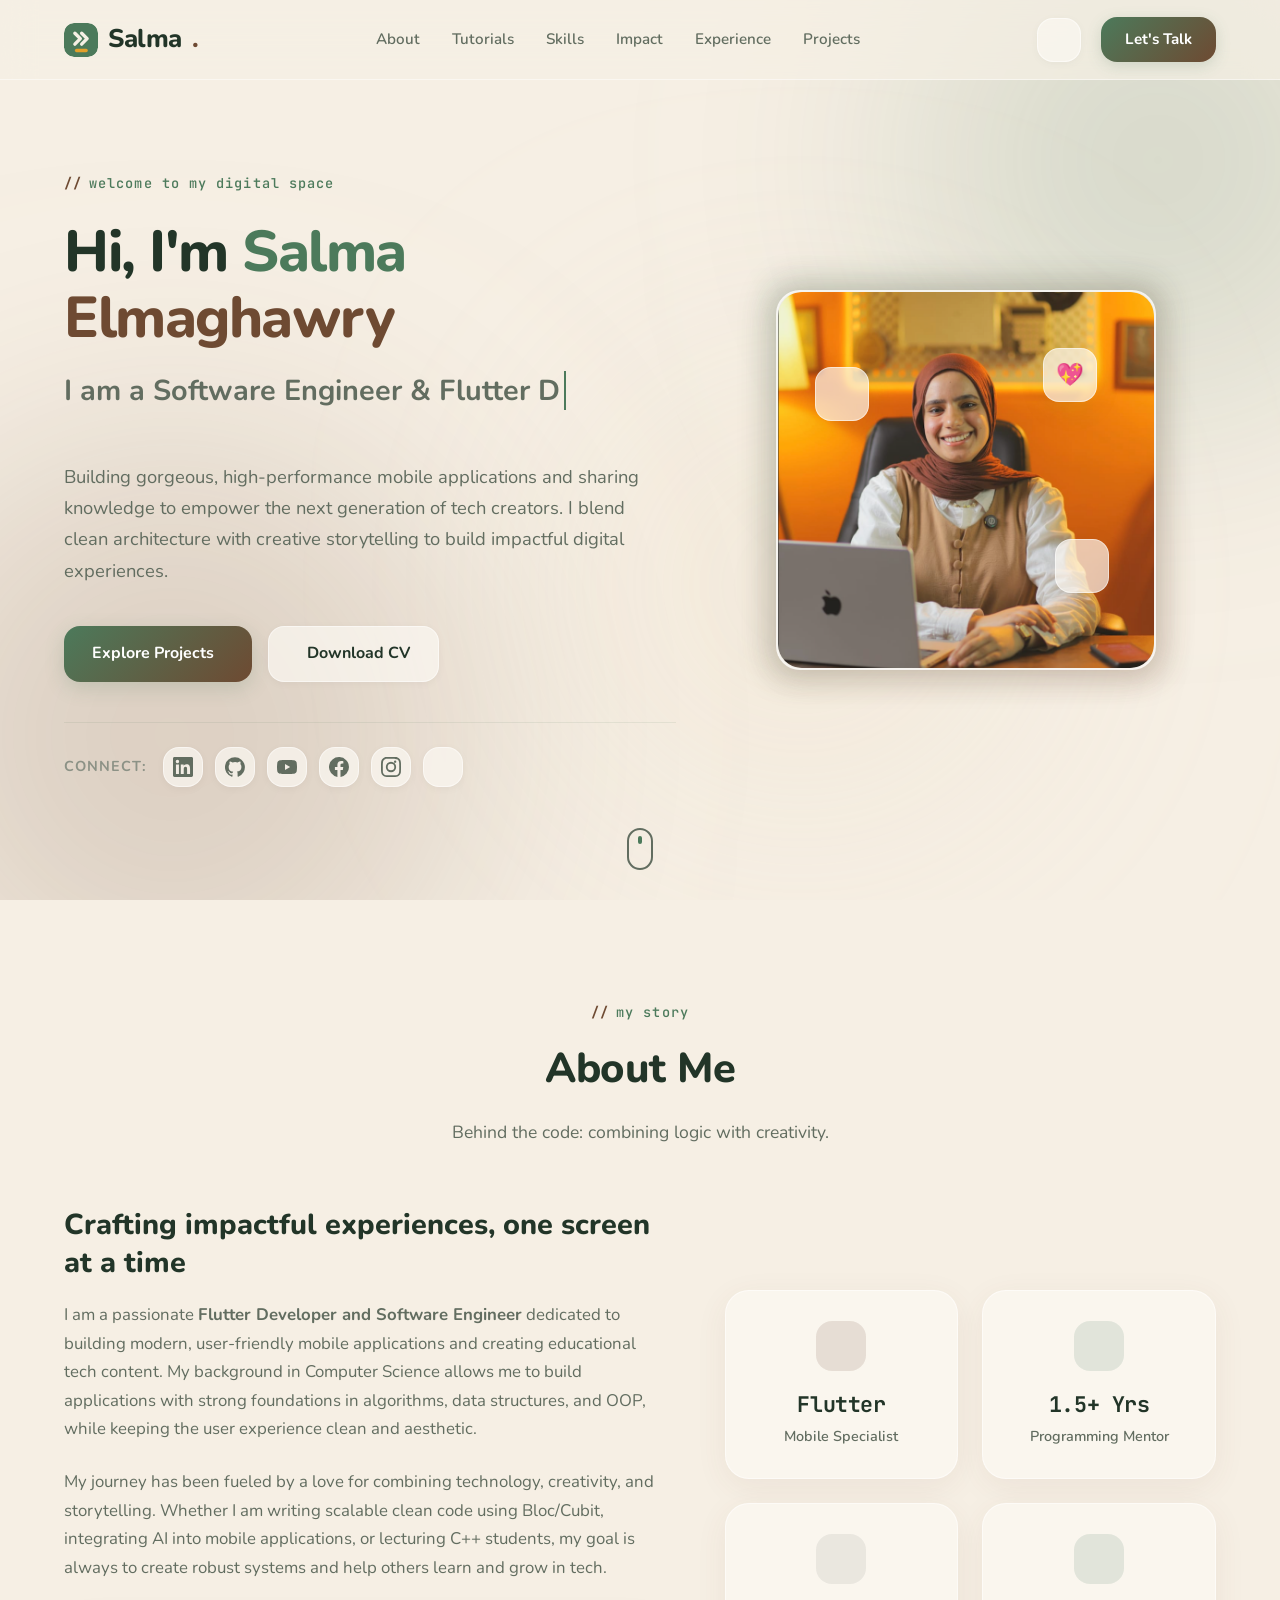
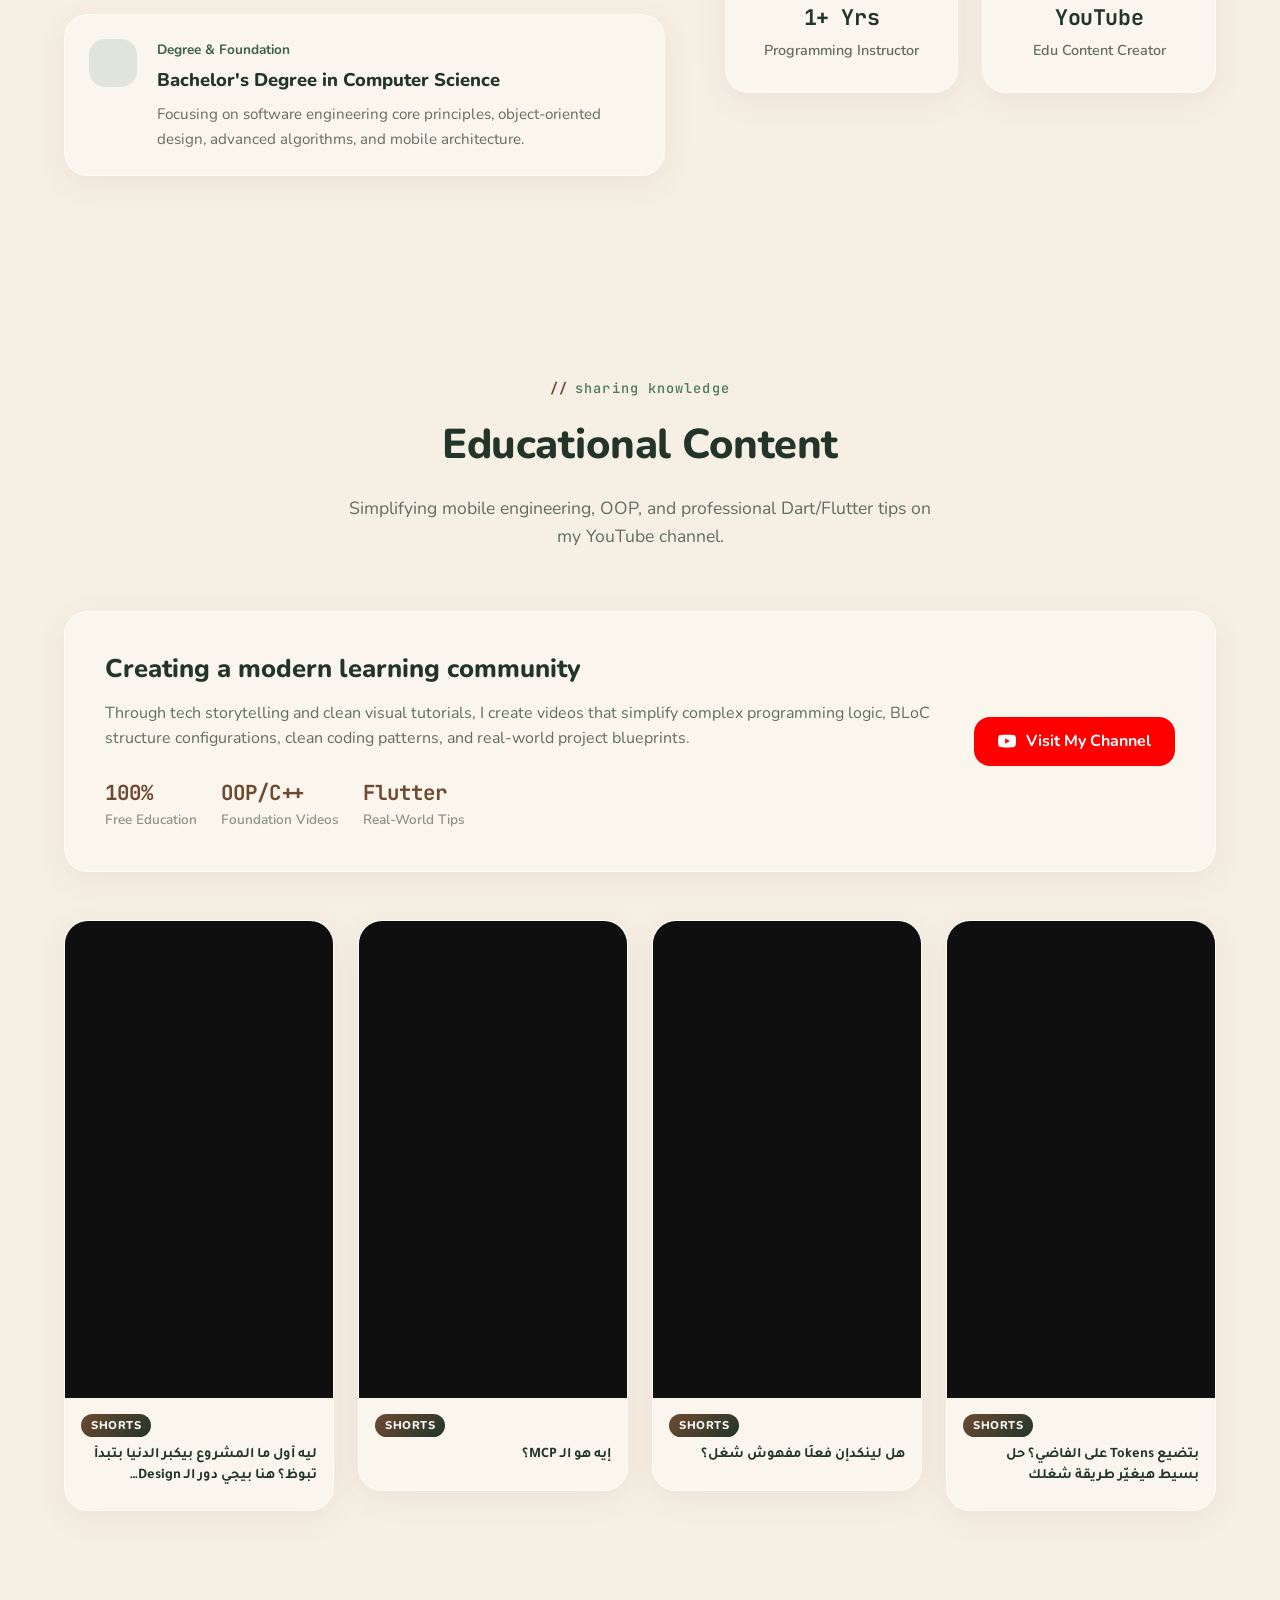
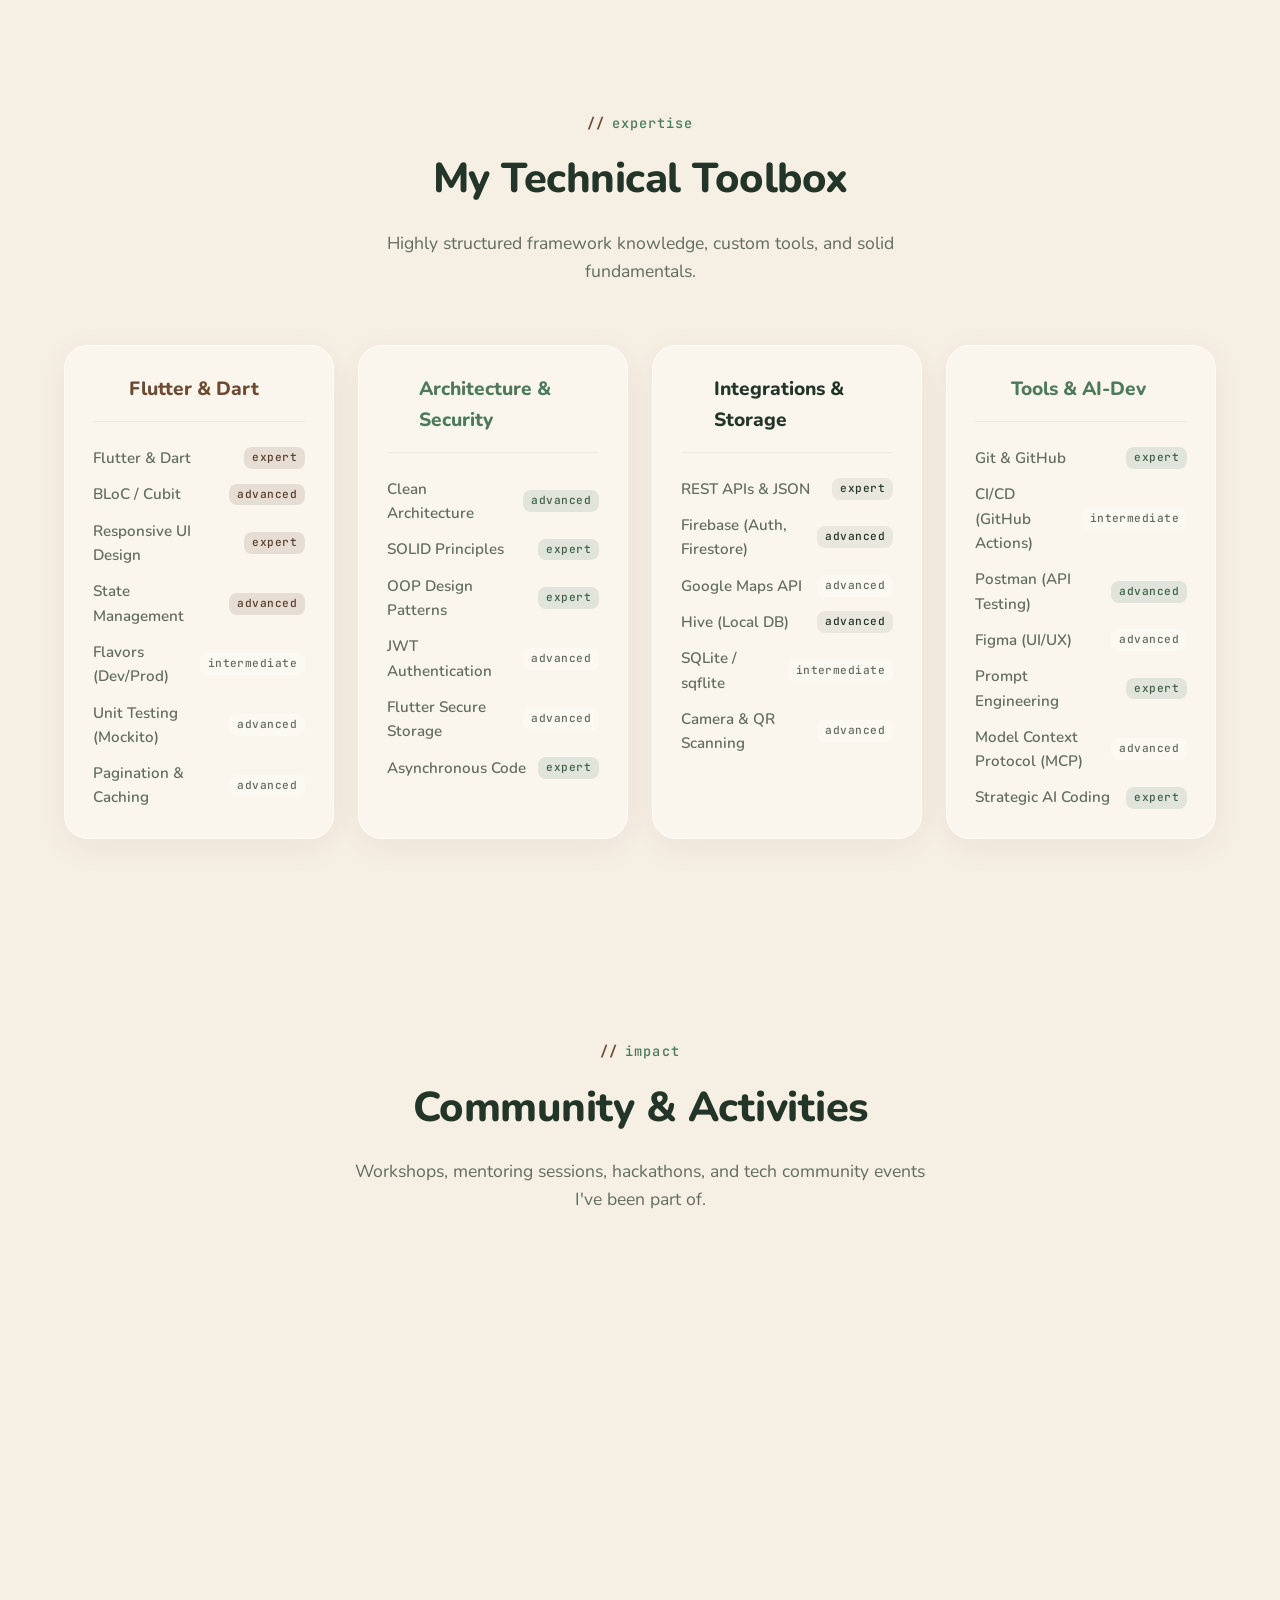
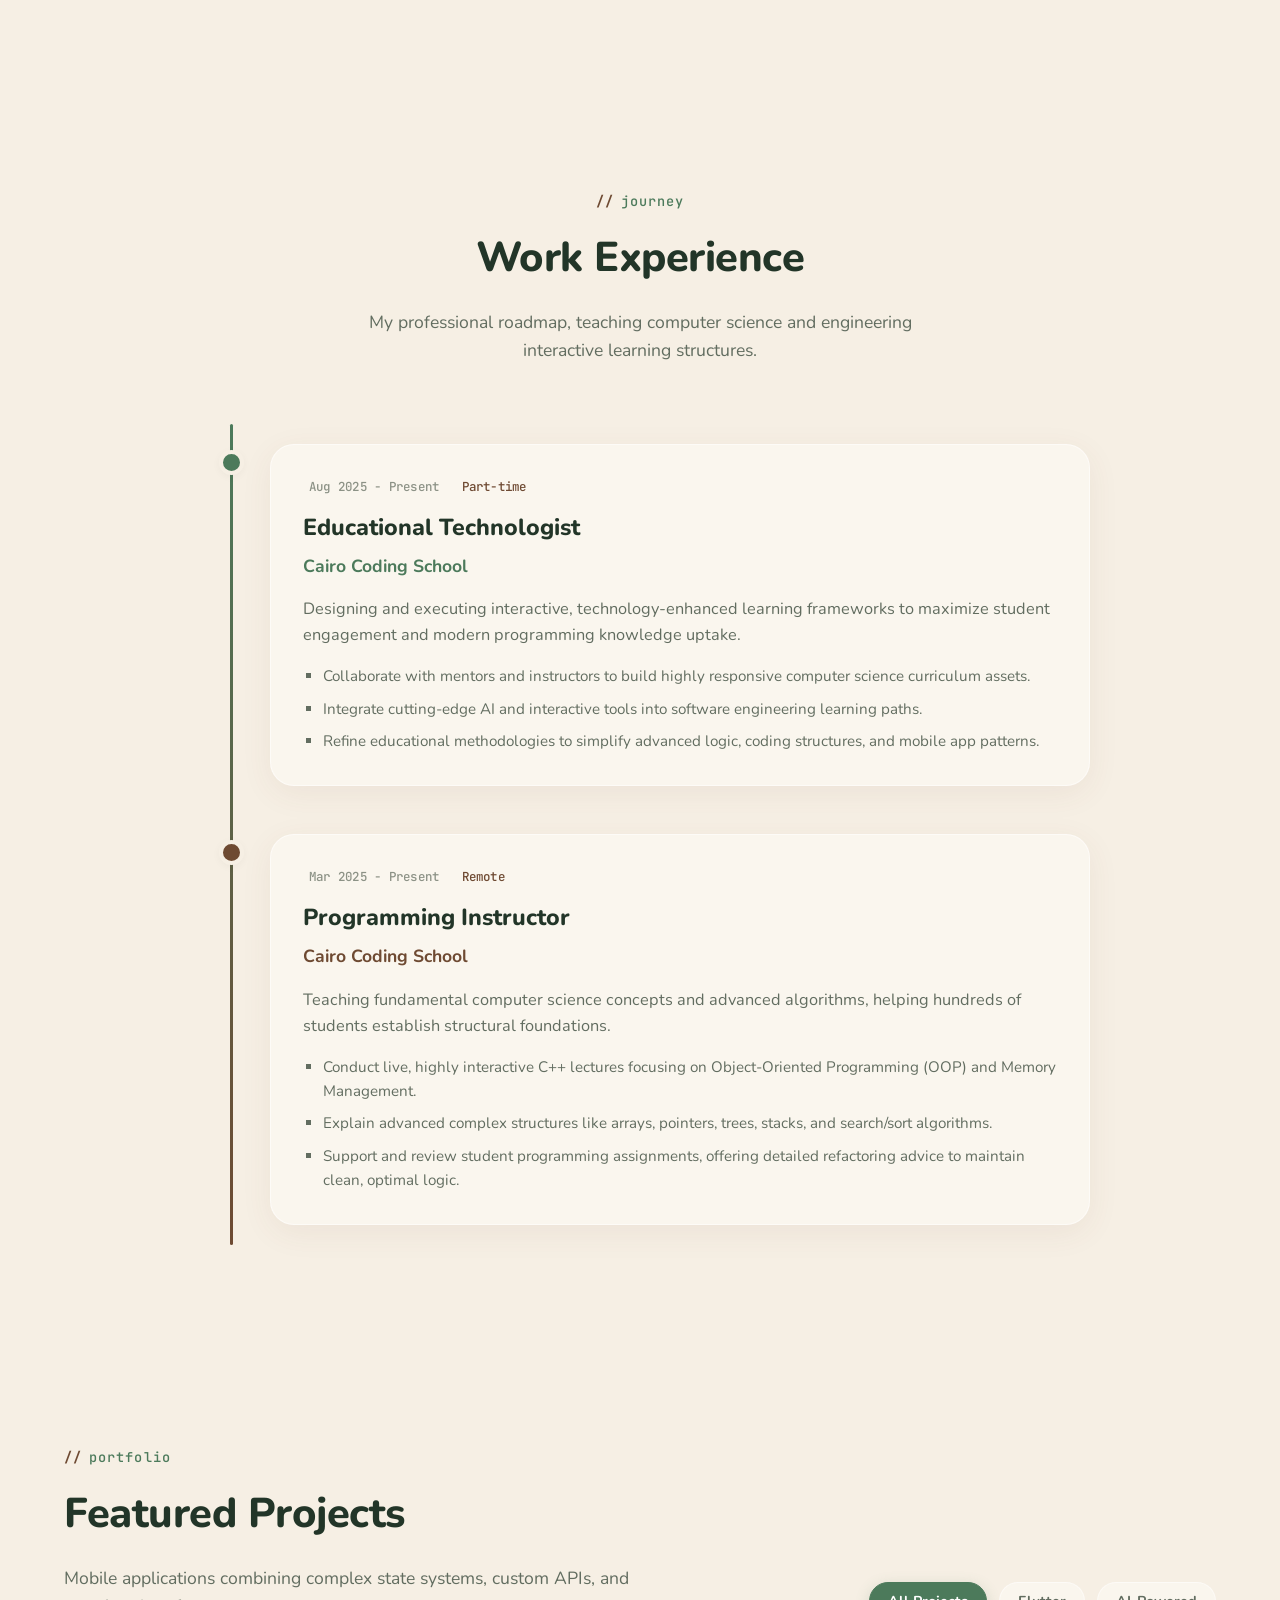
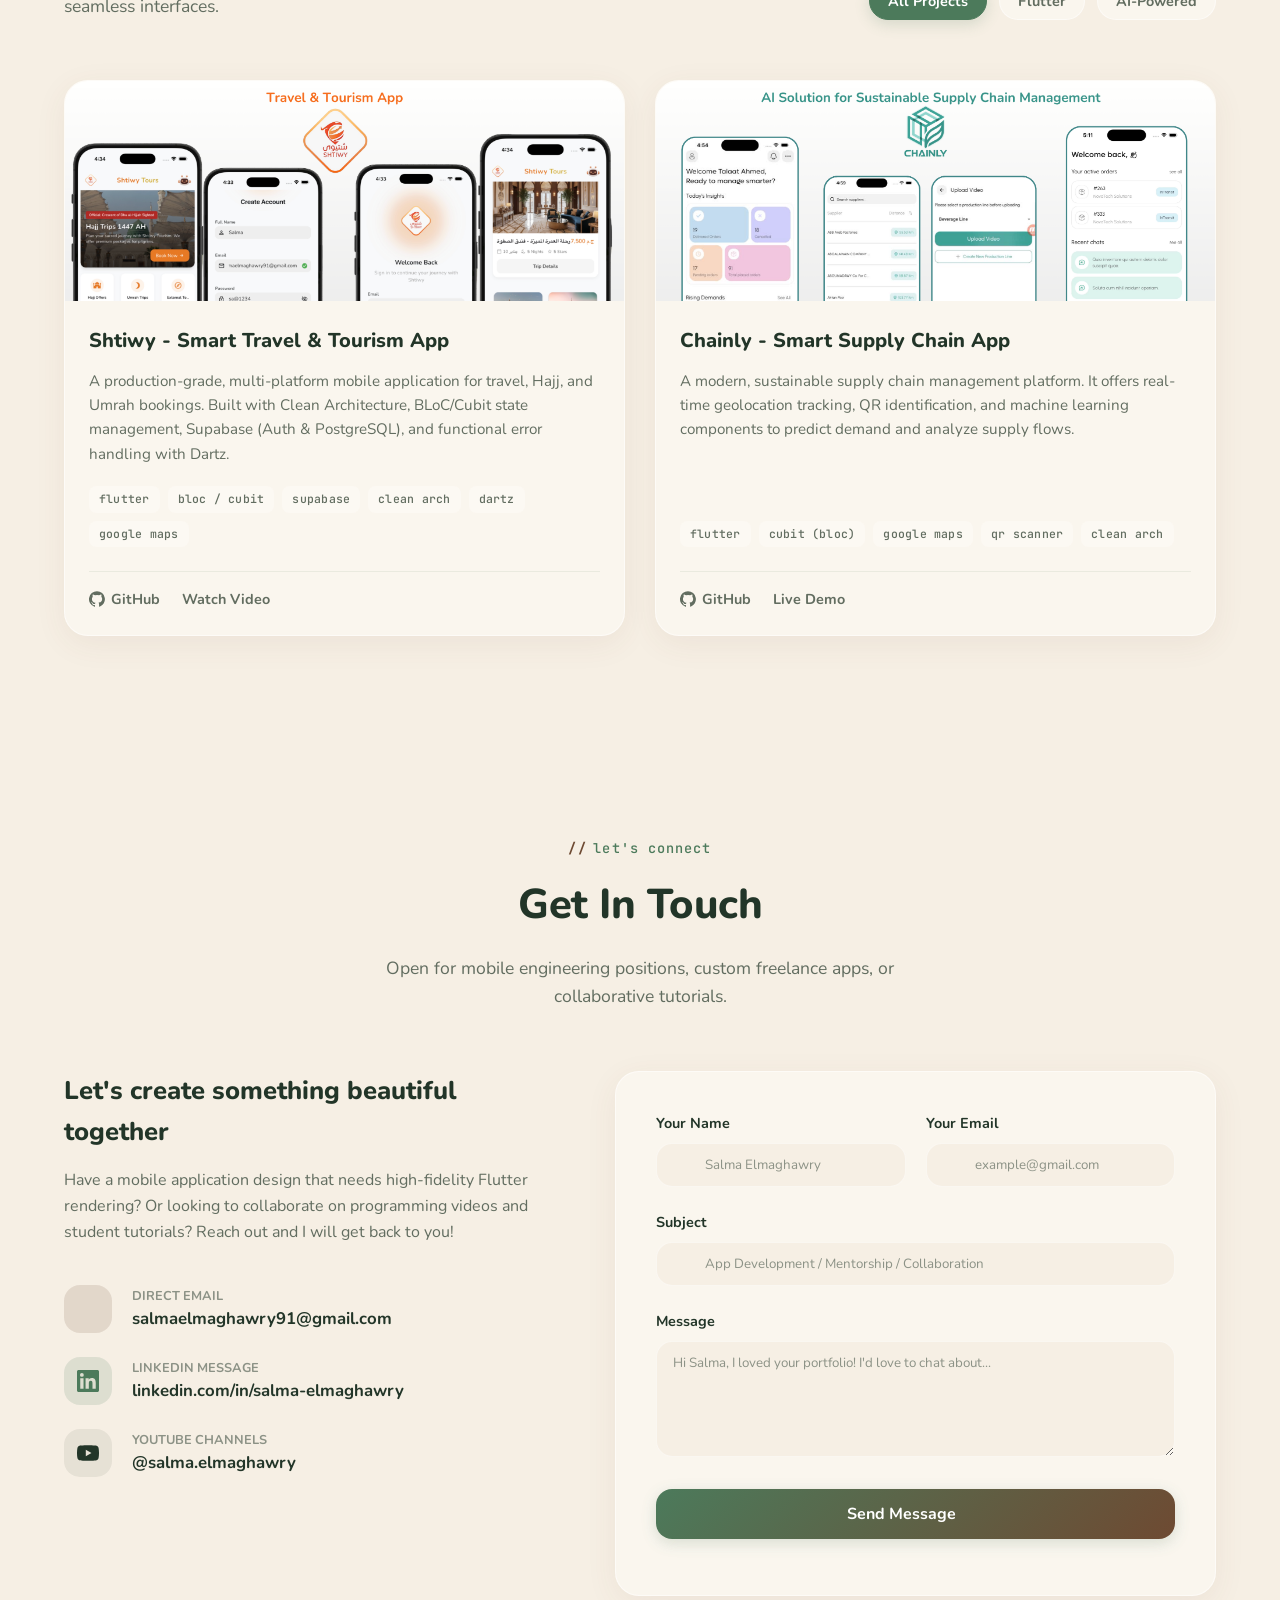
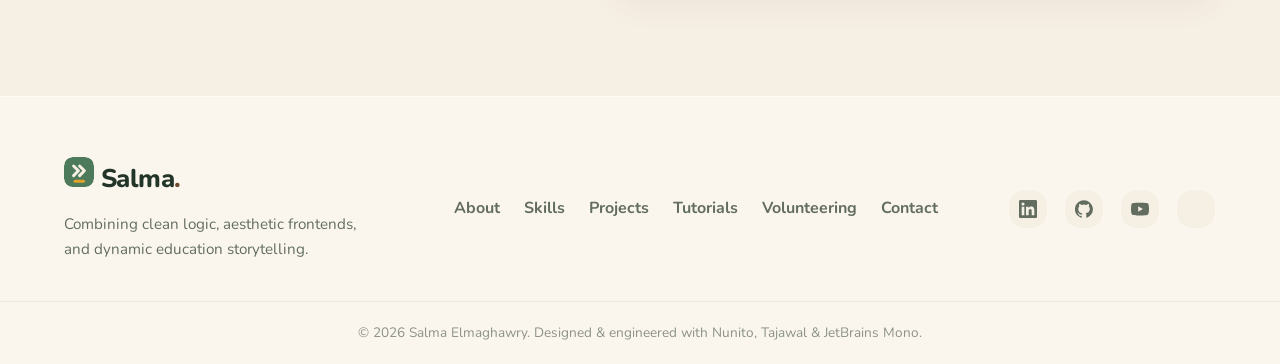
==== commit fd18d4d1: "Apply Salma brand design system (colors, type, logo) Replace the mint/pink/lavender palette with the" ====
--- a/index.html
+++ b/index.html
@@ -27,15 +27,16 @@
     <meta property="twitter:description"
         content="Portfolio of Salma Elmaghawry, featuring Flutter apps, AI-powered projects, and tech educational content.">
 
-    <!-- Favicon -->
-    <link rel="icon" type="image/png"
-        href="data:image/svg+xml,<svg xmlns=%22http://www.w3.org/2000/svg%22 viewBox=%220 0 100 100%22><text y=%22.9em%22 font-size=%2290%22>✨</text></svg>">
-
-    <!-- Google Fonts - Nunito -->
+    <!-- Favicon (brand mark: the prompt - terminal cursor + fast-forward, sage container) -->
+    <link rel="icon" type="image/png" sizes="32x32" href="assets/brand/favicon-32.png">
+    <link rel="icon" type="image/png" sizes="192x192" href="assets/brand/favicon-192.png">
+    <link rel="apple-touch-icon" sizes="192x192" href="assets/brand/favicon-192.png">
+
+    <!-- Google Fonts - Nunito (Latin), Tajawal (Arabic), JetBrains Mono (labels/code) -->
     <link rel="preconnect" href="https://fonts.googleapis.com">
     <link rel="preconnect" href="https://fonts.gstatic.com" crossorigin>
     <link
-        href="https://fonts.googleapis.com/css2?family=Nunito:ital,wght@0,300;0,400;0,500;0,600;0,700;0,800;0,900;1,400;1,600&display=swap"
+        href="https://fonts.googleapis.com/css2?family=Nunito:ital,wght@0,300;0,400;0,500;0,600;0,700;0,800;0,900;1,400;1,600&family=Tajawal:wght@400;500;700;800;900&family=JetBrains+Mono:wght@400;500;700&display=swap"
         rel="stylesheet">
 
     <!-- Stylesheet -->
@@ -54,7 +55,15 @@
     <!-- Navigation Header -->
     <header class="navbar" id="navbar">
         <div class="nav-container">
-            <a href="#" class="logo">Salma<span class="logo-dot">.</span></a>
+            <a href="#" class="logo">
+                <svg class="logo-mark" viewBox="0 0 100 100" width="34" height="34" aria-hidden="true">
+                    <rect x="0" y="0" width="100" height="100" rx="29" fill="#4C7A5B" />
+                    <path d="M32,30 L48,46 L32,62" fill="none" stroke="#F6EFE4" stroke-width="10" stroke-linecap="round" stroke-linejoin="round" />
+                    <path d="M52,30 L68,46 L52,62" fill="none" stroke="#F6EFE4" stroke-width="10" stroke-linecap="round" stroke-linejoin="round" />
+                    <rect x="32" y="76" width="38" height="10" rx="5" fill="#E3A02B" />
+                </svg>
+                Salma<span class="logo-dot">.</span>
+            </a>
 
             <nav class="nav-menu" id="nav-menu">
                 <a href="#about" class="nav-link active">About</a>
@@ -90,10 +99,7 @@
         <section class="hero-section" id="hero">
             <div class="hero-container">
                 <div class="hero-content">
-                    <div class="hero-tag">
-                        <i data-lucide="sparkles"></i>
-                        <span>Welcome to my digital space</span>
-                    </div>
+                    <div class="hero-tag">welcome to my digital space</div>
                     <h1 class="hero-title">
                         Hi, I'm <span class="highlight-mint">Salma</span>
                         <span class="highlight-pink">Elmaghawry</span>
@@ -166,7 +172,7 @@
         <section class="about-section section-padding" id="about">
             <div class="container">
                 <div class="section-header center">
-                    <span class="section-tag"><i data-lucide="user"></i> My Story</span>
+                    <span class="section-tag">my story</span>
                     <h2 class="section-title">About Me</h2>
                     <p class="section-desc">Behind the code: combining logic with creativity.</p>
                 </div>
@@ -228,7 +234,7 @@
         <section class="youtube-section section-padding" id="youtube">
             <div class="container">
                 <div class="section-header center">
-                    <span class="section-tag"><i data-lucide="play-circle"></i> Sharing Knowledge</span>
+                    <span class="section-tag">sharing knowledge</span>
                     <h2 class="section-title">Educational Content</h2>
                     <p class="section-desc">Simplifying mobile engineering, OOP, and professional Dart/Flutter tips on
                         my YouTube channel.</p>
@@ -313,7 +319,7 @@
         <section class="skills-section section-padding" id="skills">
             <div class="container">
                 <div class="section-header center">
-                    <span class="section-tag"><i data-lucide="cpu"></i> Expertise</span>
+                    <span class="section-tag">expertise</span>
                     <h2 class="section-title">My Technical Toolbox</h2>
                     <p class="section-desc">Highly structured framework knowledge, custom tools, and solid fundamentals.
                     </p>
@@ -419,7 +425,7 @@
         <section class="volunteering-section section-padding" id="volunteering">
             <div class="container">
                 <div class="section-header center">
-                    <span class="section-tag"><i data-lucide="award"></i> Impact</span>
+                    <span class="section-tag">impact</span>
                     <h2 class="section-title">Community &amp; Activities</h2>
                     <p class="section-desc">Workshops, mentoring sessions, hackathons, and tech community events I've
                         been part of.</p>
@@ -436,7 +442,7 @@
         <section class="experience-section section-padding" id="experience">
             <div class="container">
                 <div class="section-header center">
-                    <span class="section-tag"><i data-lucide="briefcase"></i> Journey</span>
+                    <span class="section-tag">journey</span>
                     <h2 class="section-title">Work Experience</h2>
                     <p class="section-desc">My professional roadmap, teaching computer science and engineering
                         interactive learning structures.</p>
@@ -501,7 +507,7 @@
             <div class="container">
                 <div class="section-header">
                     <div>
-                        <span class="section-tag"><i data-lucide="folder-open"></i> Portfolio</span>
+                        <span class="section-tag">portfolio</span>
                         <h2 class="section-title">Featured Projects</h2>
                         <p class="section-desc">Mobile applications combining complex state systems, custom APIs, and
                             seamless interfaces.</p>
@@ -582,7 +588,7 @@
         <section class="contact-section section-padding" id="contact">
             <div class="container">
                 <div class="section-header center">
-                    <span class="section-tag"><i data-lucide="mail"></i> Let's Connect</span>
+                    <span class="section-tag">let's connect</span>
                     <h2 class="section-title">Get In Touch</h2>
                     <p class="section-desc">Open for mobile engineering positions, custom freelance apps, or
                         collaborative tutorials.</p>
@@ -686,7 +692,15 @@
     <footer class="footer">
         <div class="container footer-container">
             <div class="footer-brand">
-                <a href="#" class="logo">Salma<span class="logo-dot">.</span></a>
+                <a href="#" class="logo">
+                    <svg class="logo-mark" viewBox="0 0 100 100" width="30" height="30" aria-hidden="true">
+                        <rect x="0" y="0" width="100" height="100" rx="29" fill="#4C7A5B" />
+                        <path d="M32,30 L48,46 L32,62" fill="none" stroke="#F6EFE4" stroke-width="10" stroke-linecap="round" stroke-linejoin="round" />
+                        <path d="M52,30 L68,46 L52,62" fill="none" stroke="#F6EFE4" stroke-width="10" stroke-linecap="round" stroke-linejoin="round" />
+                        <rect x="32" y="76" width="38" height="10" rx="5" fill="#E3A02B" />
+                    </svg>
+                    Salma<span class="logo-dot">.</span>
+                </a>
                 <p class="footer-slogan">Combining clean logic, aesthetic frontends, and dynamic education storytelling.
                 </p>
             </div>
@@ -711,7 +725,7 @@
             </div>
         </div>
         <div class="footer-bottom">
-            <p>&copy; 2026 Salma Elmaghawry. Designed &amp; Engineered with 💖 using Nunito &amp; Mint accents.</p>
+            <p>&copy; 2026 Salma Elmaghawry. Designed &amp; engineered with Nunito, Tajawal &amp; JetBrains Mono.</p>
         </div>
     </footer>
 
@@ -726,7 +740,7 @@
     <div class="video-modal" id="video-modal" onclick="closeVideoModal(event)">
         <div class="video-modal-inner">
             <button class="video-modal-close" onclick="closeVideoModal(null)" aria-label="Close video">&times;</button>
-            <div class="video-modal-title" id="video-modal-title"></div>
+            <div class="video-modal-title" id="video-modal-title" dir="auto"></div>
             <div class="video-iframe-wrapper">
                 <iframe id="video-modal-iframe" src="" title="YouTube Shorts" frameborder="0"
                     allow="accelerometer; autoplay; clipboard-write; encrypted-media; gyroscope; picture-in-picture; web-share"
--- a/styles.css
+++ b/styles.css
@@ -1,13 +1,16 @@
 /* ==========================================================================
    Salma Elmaghawry Portfolio - Custom Styling CSS
-   Designed with ❤️ for a modern, premium, girly-chic and aesthetic developer
+   Brand: ink / sage / mist / cocoa / honey / oat / clay - calm & organised,
+   not loud. See /My/design system/design-system.md for the full spec.
    ========================================================================== */
 
 /* --- CSS Variables Configuration --- */
 :root {
-    /* Fonts */
+    /* Fonts - three faces, three jobs (see design-system.md #3) */
     --font-primary: 'Nunito', -apple-system, BlinkMacSystemFont, 'Segoe UI', Roboto, sans-serif;
-    
+    --font-arabic: 'Tajawal', 'Nunito', -apple-system, sans-serif;
+    --font-mono: 'JetBrains Mono', 'SFMono-Regular', Menlo, Consolas, monospace;
+
     /* Layout */
     --max-width: 1200px;
     --header-height: 80px;
@@ -15,68 +18,84 @@
     --border-radius-md: 16px;
     --border-radius-lg: 24px;
     --border-radius-full: 9999px;
-    
+
     /* Transitions */
     --transition-fast: 0.2s cubic-bezier(0.4, 0, 0.2, 1);
     --transition-normal: 0.3s cubic-bezier(0.4, 0, 0.2, 1);
     --transition-slow: 0.5s cubic-bezier(0.4, 0, 0.2, 1);
-    
+
     /* Shadows */
     --shadow-sm: 0 2px 8px rgba(0, 0, 0, 0.04);
     --shadow-md: 0 8px 30px rgba(0, 0, 0, 0.06);
     --shadow-lg: 0 16px 40px rgba(0, 0, 0, 0.08);
-}
-
-/* --- LIGHT MODE COLORS (Aesthetic Cream, Pastel Pink, Mint Green) --- */
+
+    /* Brand tokens - fixed, do not vary by mode */
+    --brand-ink: #223528;
+    --brand-sage: #4C7A5B;
+    --brand-mist: #B9CFBC;
+    --brand-cocoa: #6E4A32;
+    --brand-honey: #E3A02B;
+    --brand-oat: #F6EFE4;
+    --brand-clay: #E8D5B7;
+    --brand-paper: #FCF9F3;
+}
+
+/* --- LIGHT MODE COLORS (oat background, sage + cocoa accents) --- */
 body.light-mode {
-    --bg-primary: #FAF9F6;          /* Ivory/Cream background */
-    --bg-secondary: #FFF2F4;        /* Soft blush canvas */
-    --bg-card: rgba(255, 255, 255, 0.65); /* Glassmorphic card back */
-    
-    --accent-mint: #14B8A6;         /* Primary mint green */
-    --accent-mint-hover: #0D9488;
-    --accent-mint-light: #CCFBF1;
-    
-    --accent-pink: #F472B6;         /* Secondary soft rose */
-    --accent-pink-hover: #EC4899;
-    --accent-pink-light: #FCE7F3;
-    
-    --accent-lavender: #A78BFA;     /* Tertiary soft purple */
-    --accent-lavender-light: #F5F3FF;
-    
-    --text-primary: #1E293B;        /* Deep slate for readability */
-    --text-secondary: #64748B;      /* Muted slate */
-    --text-muted: #94A3B8;
-    
-    --border-color: rgba(20, 184, 166, 0.08);
-    --glass-border: rgba(255, 255, 255, 0.4);
-    --glass-shadow: 0 8px 32px 0 rgba(244, 114, 182, 0.06);
-}
-
-/* --- DARK MODE COLORS (Slate Coal, Glowing Emerald/Mint, Neon Pink) --- */
+    --bg-primary: #F6EFE4;          /* oat - primary light background */
+    --bg-secondary: #FCF9F3;        /* paper - raised surface on oat */
+    --bg-card: rgba(252, 249, 243, 0.68); /* paper glass card */
+
+    --accent-mint: #4C7A5B;         /* sage - primary brand green */
+    --accent-mint-hover: #3D6249;
+    --accent-mint-light: rgba(76, 122, 91, 0.14);
+
+    --accent-pink: #6E4A32;         /* cocoa - emphasis colour on light */
+    --accent-pink-hover: #5A3C28;
+    --accent-pink-light: rgba(110, 74, 50, 0.14);
+
+    --accent-lavender: #223528;     /* ink used as neutral third tone - no 4th hue */
+    --accent-lavender-light: rgba(34, 53, 40, 0.07);
+
+    --accent-honey: #E3A02B;        /* signature accent - dark surfaces only, used sparingly */
+    --alert: #B4453A;
+
+    --text-primary: #223528;        /* ink */
+    --text-secondary: #626D60;      /* muted ink */
+    --text-muted: #8C9286;
+
+    --border-color: rgba(76, 122, 91, 0.10);
+    --glass-border: rgba(255, 255, 255, 0.5);
+    --glass-shadow: 0 8px 32px 0 rgba(110, 74, 50, 0.07);
+}
+
+/* --- DARK MODE COLORS (ink background, glowing sage + honey accent) --- */
 body.dark-mode {
-    --bg-primary: #0F172A;          /* Deep Slate */
-    --bg-secondary: #1E293B;        /* Medium Slate */
-    --bg-card: rgba(30, 41, 59, 0.55); /* Dark Glassmorphic card */
-    
-    --accent-mint: #34D399;         /* Glowing neon mint */
-    --accent-mint-hover: #10B981;
-    --accent-mint-light: rgba(52, 211, 153, 0.15);
-    
-    --accent-pink: #F472B6;         /* Glowing pink */
-    --accent-pink-hover: #EC4899;
-    --accent-pink-light: rgba(244, 114, 182, 0.15);
-    
-    --accent-lavender: #C084FC;     /* Glowing purple */
-    --accent-lavender-light: rgba(192, 132, 252, 0.15);
-    
-    --text-primary: #F8FAFC;        /* Off-white */
-    --text-secondary: #94A3B8;      /* Soft silver */
-    --text-muted: #64748B;
-    
-    --border-color: rgba(52, 211, 153, 0.12);
-    --glass-border: rgba(255, 255, 255, 0.06);
-    --glass-shadow: 0 8px 32px 0 rgba(0, 0, 0, 0.25);
+    --bg-primary: #223528;          /* ink */
+    --bg-secondary: #2E4636;        /* lightened ink */
+    --bg-card: rgba(46, 70, 54, 0.55);
+
+    --accent-mint: #6FA382;         /* sage, brightened for legibility on ink (4.5:1) */
+    --accent-mint-hover: #86B899;
+    --accent-mint-light: rgba(111, 163, 130, 0.16);
+
+    --accent-pink: #E3A02B;         /* honey - the brand's designated dark-surface pop (5.8:1) */
+    --accent-pink-hover: #F0B04A;
+    --accent-pink-light: rgba(227, 160, 43, 0.16);
+
+    --accent-lavender: #B9CFBC;     /* mist - cool neutral, third tone (7.9:1) */
+    --accent-lavender-light: rgba(185, 207, 188, 0.12);
+
+    --accent-honey: #E3A02B;        /* the one accent allowed to pop on dark - use sparingly */
+    --alert: #E07E6A;
+
+    --text-primary: #F6EFE4;        /* oat */
+    --text-secondary: #B9CFBC;      /* mist */
+    --text-muted: rgba(185, 207, 188, 0.6);
+
+    --border-color: rgba(185, 207, 188, 0.14);
+    --glass-border: rgba(255, 255, 255, 0.08);
+    --glass-shadow: 0 8px 32px 0 rgba(0, 0, 0, 0.3);
 }
 
 /* --- GENERAL RESET & BASE STYLES --- */
@@ -150,14 +169,14 @@
     position: absolute;
     border-radius: var(--border-radius-full);
     filter: blur(120px);
-    opacity: 0.28;
+    opacity: 0.18;
     mix-blend-mode: multiply;
     animation: floatBlob 20s infinite alternate ease-in-out;
     transition: background-color var(--transition-normal);
 }
 
 body.dark-mode .blob {
-    opacity: 0.15;
+    opacity: 0.12;
     mix-blend-mode: screen;
 }
 
@@ -182,10 +201,15 @@
 .blob-lavender {
     width: 450px;
     height: 450px;
-    background-color: var(--accent-lavender);
+    /* clay, not ink - a dark blurred smudge would fight the "calm, not loud" rule */
+    background-color: var(--brand-clay);
     top: 40%;
     left: 45%;
     animation-delay: 8s;
+}
+
+body.dark-mode .blob-lavender {
+    background-color: var(--accent-lavender);
 }
 
 @keyframes floatBlob {
@@ -210,7 +234,7 @@
     left: 0;
     width: 100%;
     height: var(--header-height);
-    background-color: rgba(250, 249, 246, 0.7);
+    background-color: rgba(246, 239, 228, 0.7);
     backdrop-filter: blur(16px);
     -webkit-backdrop-filter: blur(16px);
     z-index: 100;
@@ -219,7 +243,7 @@
 }
 
 body.dark-mode .navbar {
-    background-color: rgba(15, 23, 42, 0.7);
+    background-color: rgba(34, 53, 40, 0.75);
 }
 
 .navbar.scrolled {
@@ -238,20 +262,32 @@
 }
 
 .logo {
+    display: inline-flex;
+    align-items: center;
+    gap: 10px;
     font-size: 1.6rem;
     font-weight: 800;
     letter-spacing: -0.5px;
     color: var(--text-primary);
 }
 
+.logo-mark {
+    flex-shrink: 0;
+    border-radius: 29%;
+}
+
 .logo-dot {
-    color: var(--accent-mint);
+    color: var(--accent-pink);
     display: inline-block;
     transition: color var(--transition-normal);
 }
 
+body.dark-mode .logo-dot {
+    color: var(--accent-honey);
+}
+
 .logo:hover .logo-dot {
-    color: var(--accent-pink);
+    color: var(--accent-mint);
 }
 
 .nav-menu {
@@ -341,12 +377,12 @@
     font-weight: 700;
     border-radius: var(--border-radius-md);
     font-size: 0.95rem;
-    box-shadow: 0 4px 15px rgba(20, 184, 166, 0.2);
+    box-shadow: 0 4px 15px rgba(76, 122, 91, 0.2);
 }
 
 .btn-talk:hover {
     transform: translateY(-2px);
-    box-shadow: 0 6px 20px rgba(244, 114, 182, 0.3);
+    box-shadow: 0 6px 20px rgba(110, 74, 50, 0.3);
 }
 
 .burger {
@@ -404,21 +440,25 @@
 .hero-tag {
     display: inline-flex;
     align-items: center;
-    gap: 8px;
-    padding: 8px 16px;
-    background-color: var(--accent-mint-light);
-    color: var(--accent-mint-hover);
-    border-radius: var(--border-radius-full);
+    font-family: var(--font-mono);
+    color: var(--accent-mint);
     font-size: 0.85rem;
-    font-weight: 700;
+    font-weight: 500;
+    letter-spacing: 0.08em;
     align-self: flex-start;
     margin-bottom: 24px;
-    border: 1px solid rgba(20, 184, 166, 0.15);
-}
-
-body.dark-mode .hero-tag {
-    background-color: var(--accent-mint-light);
-    color: var(--accent-mint);
+    direction: ltr;
+}
+
+.hero-tag::before {
+    content: '//';
+    margin-right: 0.5em;
+    color: var(--accent-pink);
+    font-weight: 700;
+}
+
+body.dark-mode .hero-tag::before {
+    color: var(--accent-honey);
 }
 
 .hero-title {
@@ -487,12 +527,12 @@
 .btn-primary {
     background: linear-gradient(135deg, var(--accent-mint), var(--accent-pink));
     color: #FFF;
-    box-shadow: 0 6px 20px rgba(20, 184, 166, 0.2);
+    box-shadow: 0 6px 20px rgba(76, 122, 91, 0.2);
 }
 
 .btn-primary:hover {
     transform: translateY(-3px);
-    box-shadow: 0 8px 25px rgba(244, 114, 182, 0.35);
+    box-shadow: 0 8px 25px rgba(110, 74, 50, 0.35);
 }
 
 .btn-secondary {
@@ -549,7 +589,7 @@
     color: var(--accent-pink);
     transform: translateY(-3px) scale(1.05);
     border-color: var(--accent-pink);
-    box-shadow: 0 4px 12px rgba(244, 114, 182, 0.15);
+    box-shadow: 0 4px 12px rgba(110, 74, 50, 0.15);
 }
 
 /* --- HERO VISUAL (AVATAR & GLOW) --- */
@@ -717,21 +757,28 @@
 .section-tag {
     display: inline-flex;
     align-items: center;
-    gap: 8px;
+    font-family: var(--font-mono);
     font-size: 0.85rem;
-    font-weight: 800;
-    text-transform: uppercase;
-    letter-spacing: 1.5px;
+    font-weight: 500;
+    text-transform: lowercase;
+    letter-spacing: 0.08em;
+    color: var(--accent-mint);
+    margin-bottom: 12px;
+    padding: 0;
+    background-color: transparent;
+    border-radius: 0;
+    direction: ltr;
+}
+
+.section-tag::before {
+    content: '//';
+    margin-right: 0.5em;
     color: var(--accent-pink);
-    margin-bottom: 12px;
-    padding: 6px 14px;
-    background-color: var(--accent-pink-light);
-    border-radius: var(--border-radius-full);
-}
-
-body.dark-mode .section-tag {
-    background-color: var(--accent-pink-light);
-    color: var(--accent-pink);
+    font-weight: 700;
+}
+
+body.dark-mode .section-tag::before {
+    color: var(--accent-honey);
 }
 
 .section-title {
@@ -842,7 +889,7 @@
 .stat-card:hover {
     transform: translateY(-5px);
     border-color: var(--accent-pink);
-    box-shadow: 0 12px 35px rgba(244, 114, 182, 0.12);
+    box-shadow: 0 12px 35px rgba(110, 74, 50, 0.12);
 }
 
 .stat-icon {
@@ -860,8 +907,10 @@
 .stat-icon.lavender-bg { background-color: var(--accent-lavender-light); color: var(--accent-lavender); }
 
 .stat-number {
-    font-size: 1.6rem;
-    font-weight: 800;
+    font-family: var(--font-mono);
+    font-size: 1.35rem;
+    font-weight: 700;
+    letter-spacing: -0.02em;
     margin-bottom: 4px;
 }
 
@@ -935,8 +984,11 @@
 .skill-badge {
     padding: 2px 8px;
     border-radius: var(--border-radius-sm);
-    font-size: 0.75rem;
-    font-weight: 800;
+    font-family: var(--font-mono);
+    font-size: 0.7rem;
+    font-weight: 500;
+    letter-spacing: 0.04em;
+    text-transform: lowercase;
     background-color: var(--bg-secondary);
     color: var(--text-secondary);
     flex-shrink: 0;
@@ -1021,8 +1073,10 @@
     flex-wrap: wrap;
     gap: 16px;
     margin-bottom: 12px;
-    font-size: 0.85rem;
-    font-weight: 700;
+    font-family: var(--font-mono);
+    font-size: 0.78rem;
+    font-weight: 500;
+    letter-spacing: 0.02em;
 }
 
 .work-date {
@@ -1106,7 +1160,7 @@
     background-color: var(--accent-mint);
     color: #FFF;
     border-color: var(--accent-mint);
-    box-shadow: 0 4px 15px rgba(20, 184, 166, 0.2);
+    box-shadow: 0 4px 15px rgba(76, 122, 91, 0.2);
 }
 
 .projects-grid {
@@ -1131,7 +1185,7 @@
 .project-card:hover {
     transform: translateY(-8px);
     border-color: var(--accent-pink);
-    box-shadow: 0 20px 40px rgba(244, 114, 182, 0.12);
+    box-shadow: 0 20px 40px rgba(110, 74, 50, 0.12);
 }
 
 .project-image-placeholder {
@@ -1142,10 +1196,10 @@
     position: relative;
 }
 
-.mint-gradient { background: linear-gradient(135deg, #14B8A6, #34D399); }
-.pink-gradient { background: linear-gradient(135deg, #F472B6, #FB7185); }
-.lavender-gradient { background: linear-gradient(135deg, #A78BFA, #C084FC); }
-.cyan-gradient { background: linear-gradient(135deg, #06B6D4, #3B82F6); }
+.mint-gradient { background: linear-gradient(135deg, #4C7A5B, #6FA382); }
+.pink-gradient { background: linear-gradient(135deg, #6E4A32, #8A6248); }
+.lavender-gradient { background: linear-gradient(135deg, #223528, #4C7A5B); }
+.cyan-gradient { background: linear-gradient(135deg, #4C7A5B, #B9CFBC); }
 
 .project-icon {
     font-size: 3rem;
@@ -1166,7 +1220,7 @@
     font-size: 0.75rem;
     font-weight: 800;
     background-color: rgba(255, 255, 255, 0.9);
-    color: #1E293B;
+    color: var(--brand-ink);
 }
 
 .project-info {
@@ -1198,12 +1252,15 @@
 }
 
 .project-tags .tag {
-    font-size: 0.8rem;
-    font-weight: 700;
+    font-family: var(--font-mono);
+    font-size: 0.72rem;
+    font-weight: 500;
+    letter-spacing: 0.02em;
+    text-transform: lowercase;
     padding: 4px 10px;
     background-color: var(--bg-secondary);
     color: var(--text-secondary);
-    border-radius: var(--border-radius-full);
+    border-radius: var(--border-radius-sm);
 }
 
 body.dark-mode .project-tags .tag {
@@ -1276,8 +1333,9 @@
 }
 
 .yt-number {
-    font-size: 1.5rem;
-    font-weight: 800;
+    font-family: var(--font-mono);
+    font-size: 1.3rem;
+    font-weight: 700;
     color: var(--accent-pink);
 }
 
@@ -1385,6 +1443,13 @@
     line-height: 1.4;
 }
 
+/* Arabic content (shorts titles, modal title) uses the brand's Arabic face */
+.video-title,
+.video-modal-title,
+[dir="auto"] {
+    font-family: var(--font-arabic);
+}
+
 .video-desc {
     font-size: 0.9rem;
     color: var(--text-secondary);
@@ -1410,7 +1475,7 @@
 .service-card:hover {
     transform: translateY(-8px);
     border-color: var(--accent-mint);
-    box-shadow: 0 16px 40px rgba(20, 184, 166, 0.1);
+    box-shadow: 0 16px 40px rgba(76, 122, 91, 0.1);
 }
 
 .service-icon-box {
@@ -1471,7 +1536,7 @@
     background-color: var(--accent-pink);
     color: #FFF;
     border-color: var(--accent-pink);
-    box-shadow: 0 4px 15px rgba(244, 114, 182, 0.2);
+    box-shadow: 0 4px 15px rgba(110, 74, 50, 0.2);
 }
 
 .tab-content {
@@ -1772,7 +1837,7 @@
 .textarea-container textarea:focus {
     outline: none;
     border-color: var(--accent-mint);
-    box-shadow: 0 0 0 3px rgba(20, 184, 166, 0.15);
+    box-shadow: 0 0 0 3px rgba(76, 122, 91, 0.15);
 }
 
 .btn-submit {
@@ -1787,12 +1852,12 @@
     align-items: center;
     justify-content: center;
     gap: 10px;
-    box-shadow: 0 4px 15px rgba(20, 184, 166, 0.2);
+    box-shadow: 0 4px 15px rgba(76, 122, 91, 0.2);
 }
 
 .btn-submit:hover {
     transform: translateY(-2px);
-    box-shadow: 0 6px 20px rgba(244, 114, 182, 0.35);
+    box-shadow: 0 6px 20px rgba(110, 74, 50, 0.35);
 }
 
 .btn-submit i {
@@ -1808,11 +1873,11 @@
 }
 
 .form-status.success {
-    color: #10B981;
+    color: var(--accent-mint);
 }
 
 .form-status.error {
-    color: #EF4444;
+    color: var(--alert);
 }
 
 /* --- FOOTER --- */
@@ -1893,7 +1958,7 @@
     left: 0;
     width: 100%;
     height: 100%;
-    background-color: rgba(15, 23, 42, 0.95);
+    background-color: rgba(34, 53, 40, 0.95);
     z-index: 200;
     display: none;
     align-items: center;
@@ -2310,7 +2375,7 @@
 }
 
 @media (max-width: 360px) {
-    .hero-tag span {
+    .hero-tag {
         font-size: 0.78rem;
     }
 
@@ -2363,7 +2428,7 @@
     top: 14px;
     right: 14px;
     z-index: 2;
-    background: rgba(15, 23, 42, 0.75);
+    background: rgba(34, 53, 40, 0.75);
     color: #fff;
     backdrop-filter: blur(8px);
 }
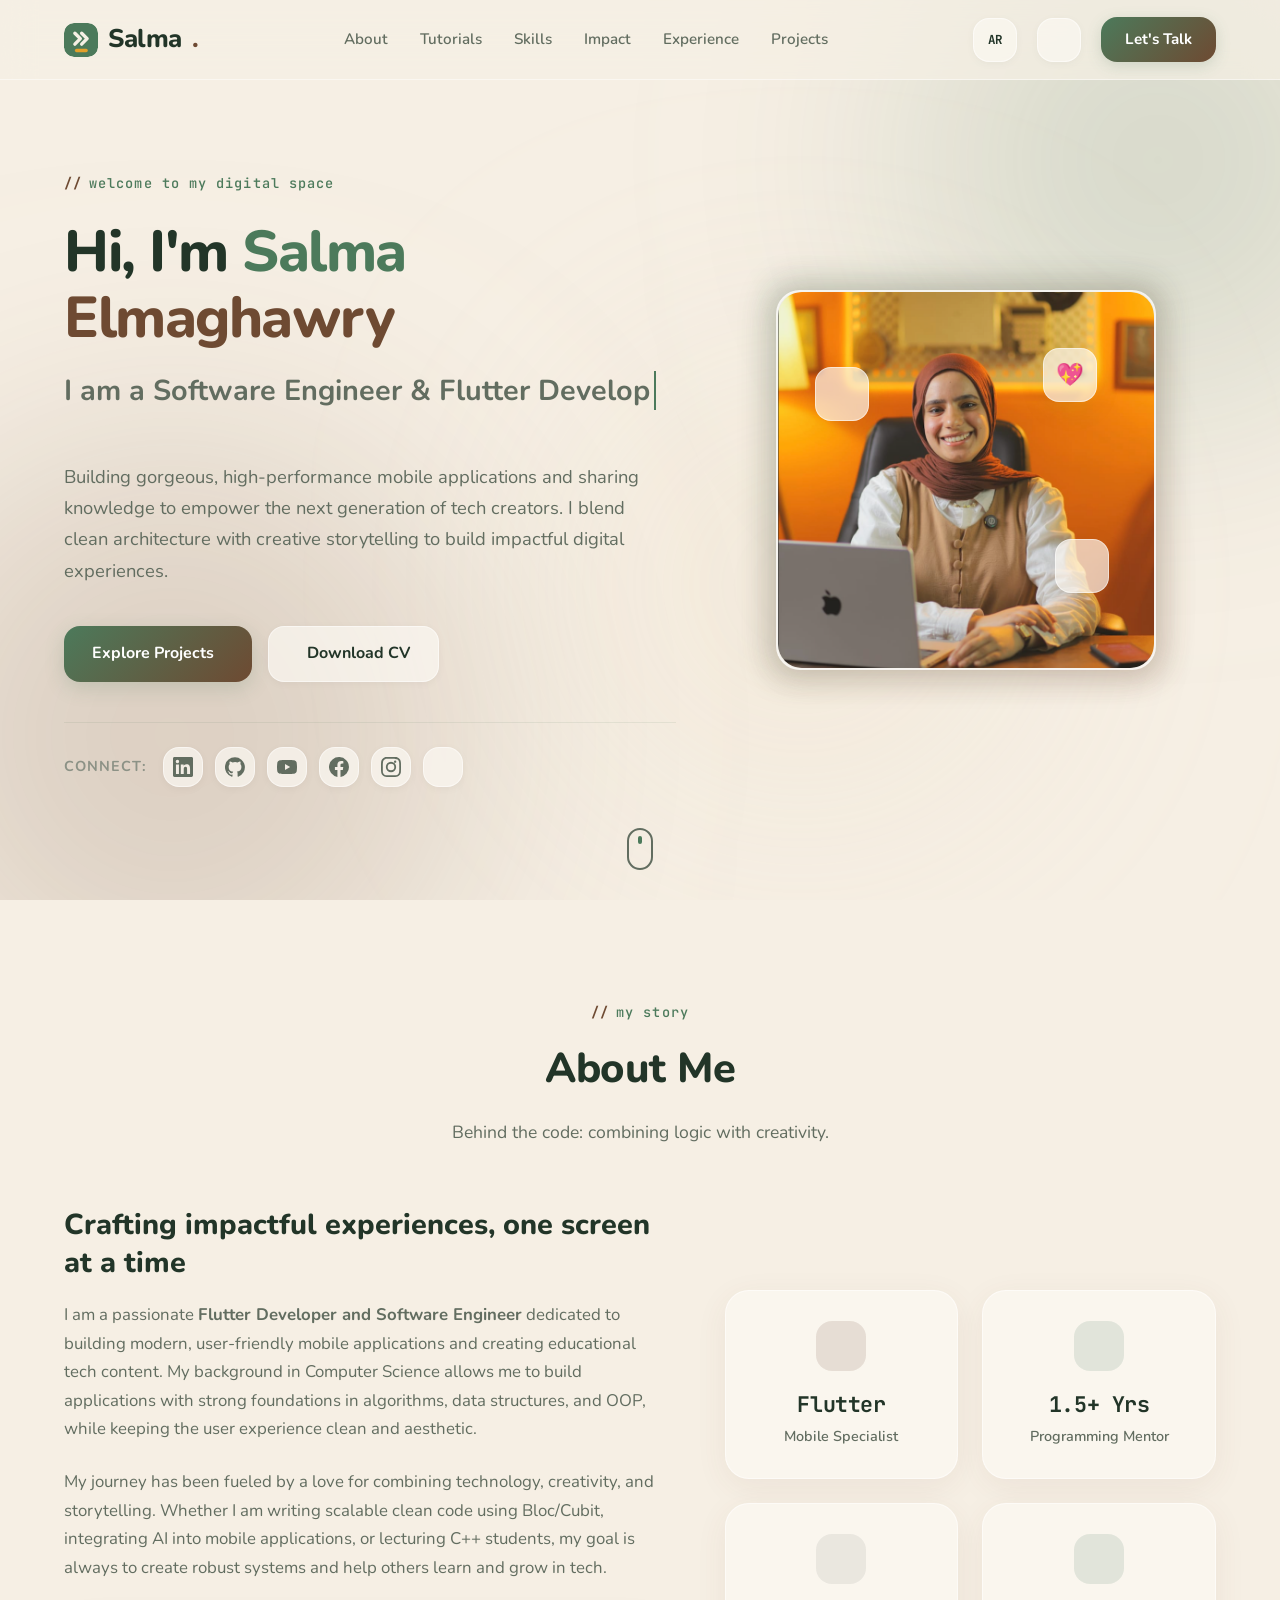
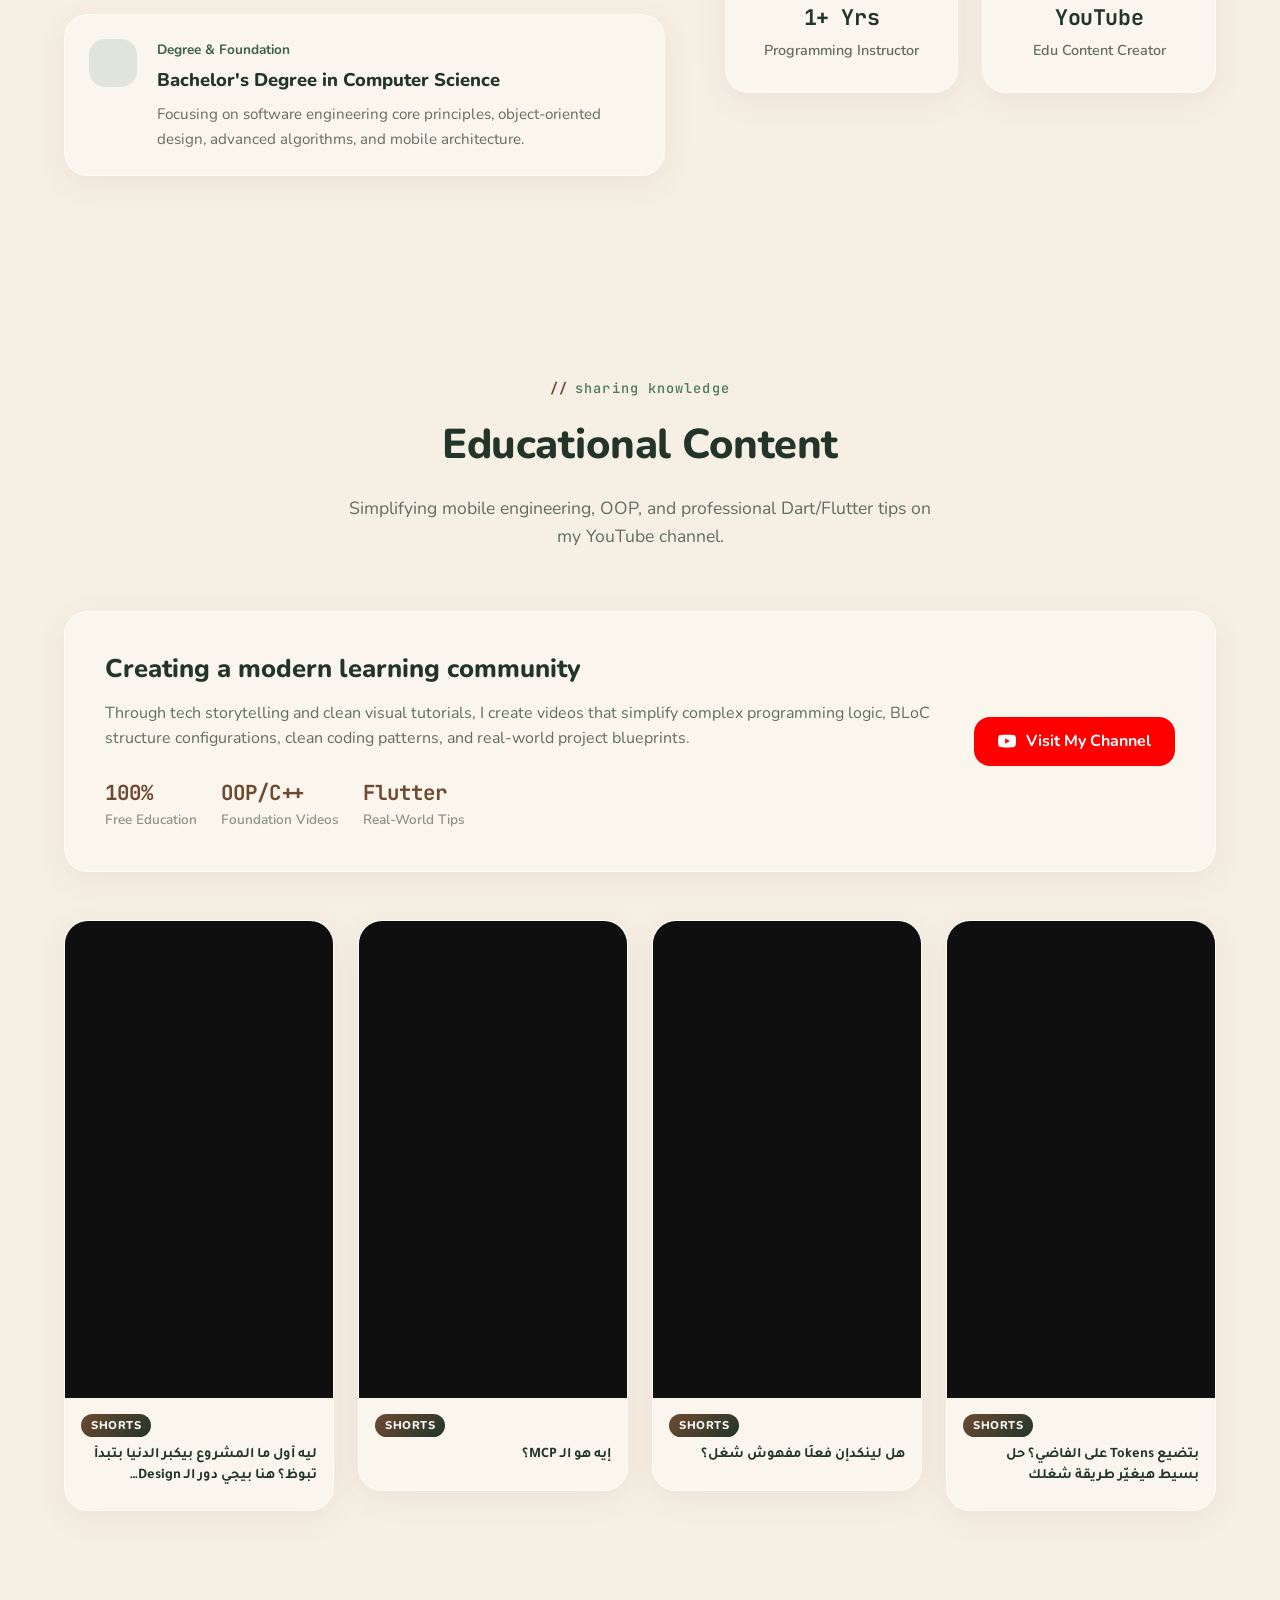
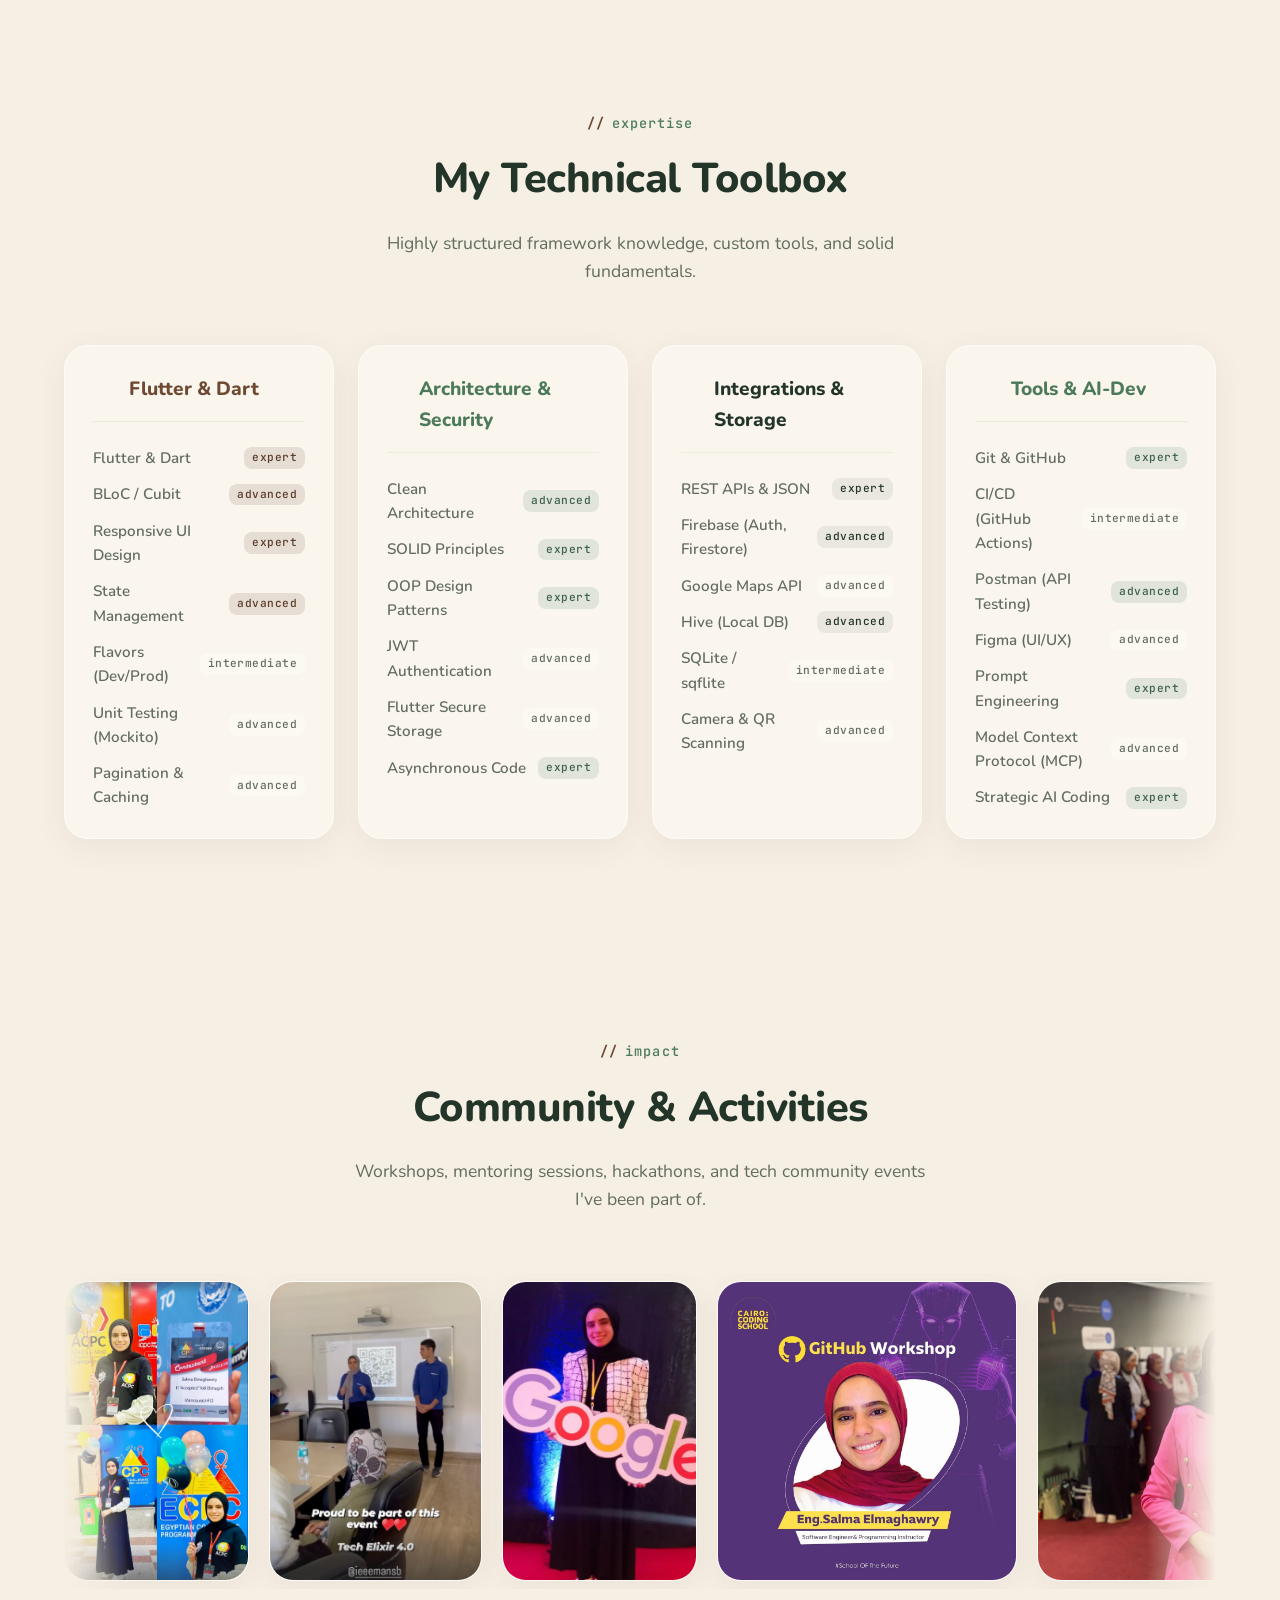
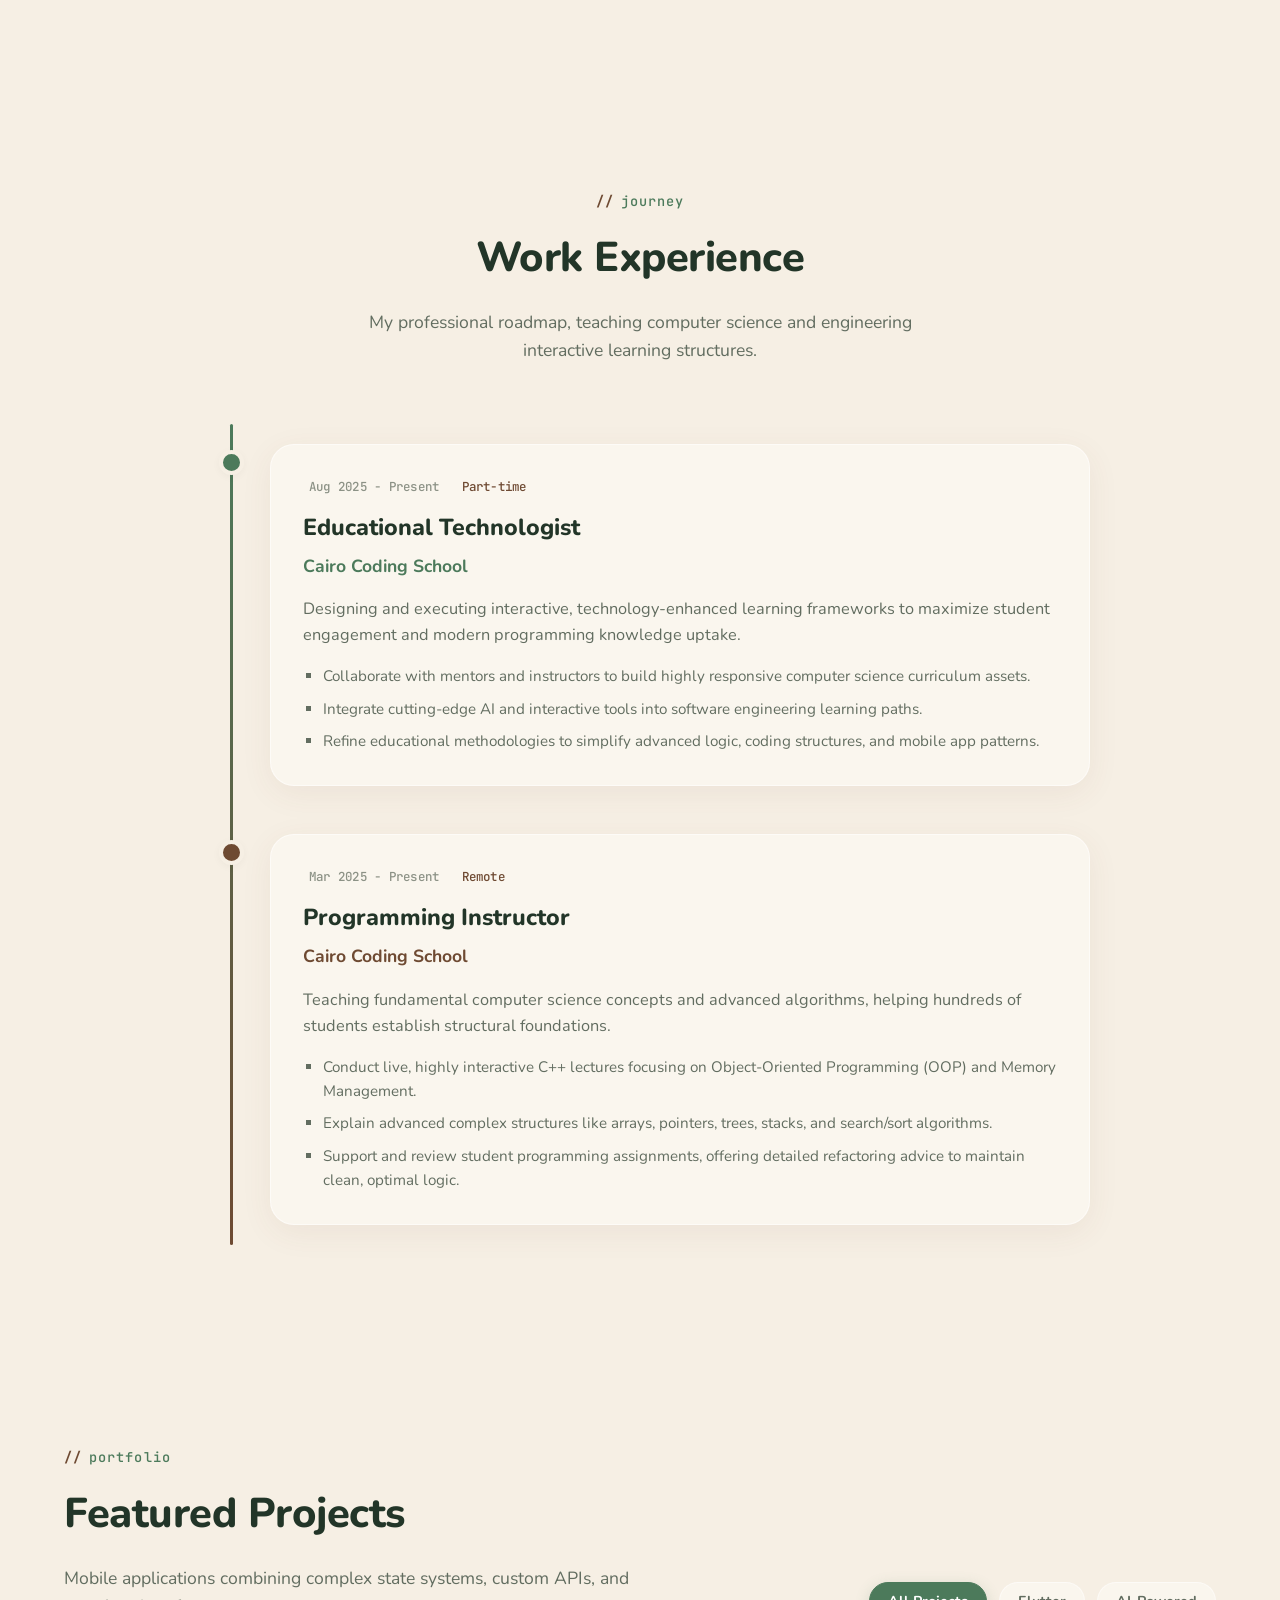
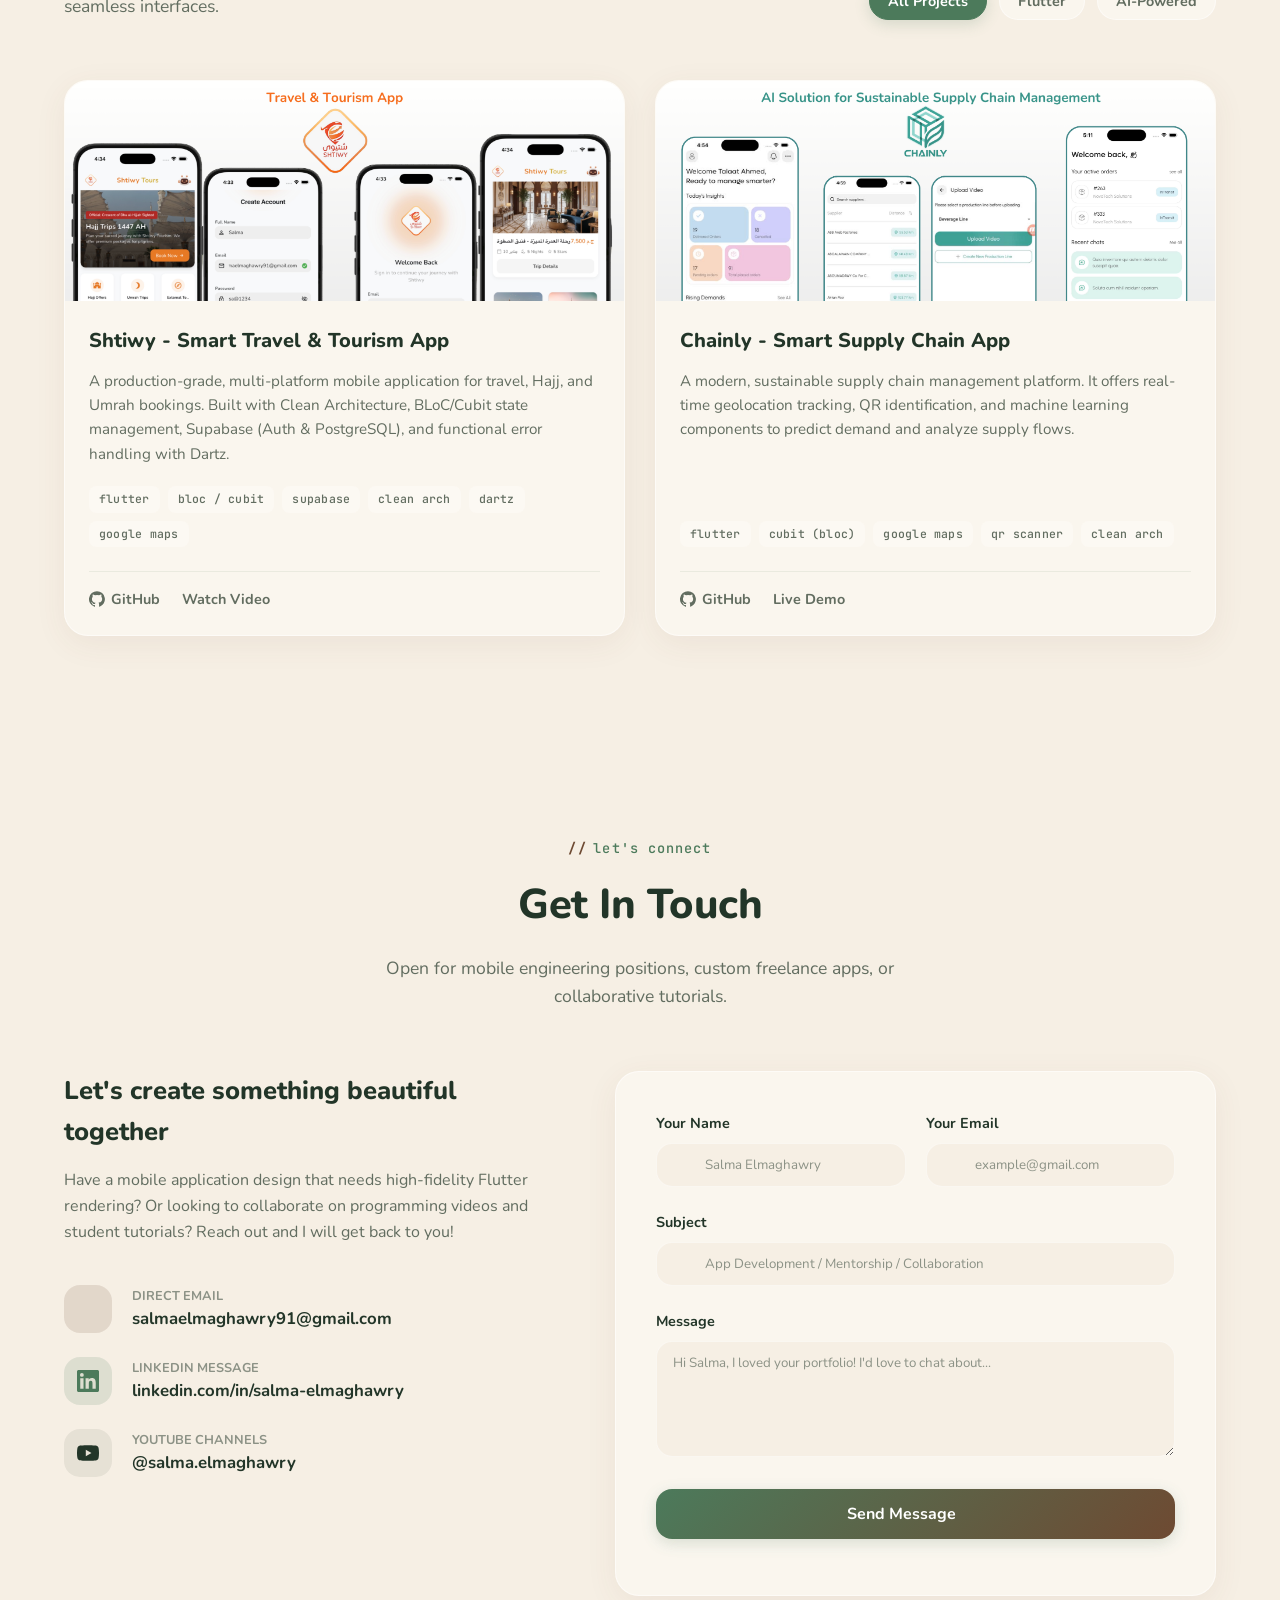
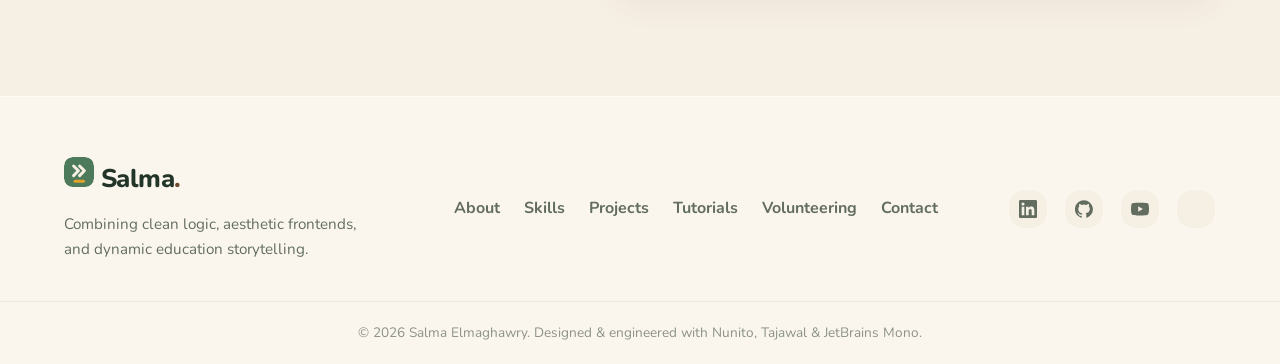
==== commit b7b300ef: "Add new logo SVG files for branding - Created logo-mark-ink.svg with a dark background and light str" ====
--- a/index.html
+++ b/index.html
@@ -2,6 +2,19 @@
 <html lang="en">
 
 <head>
+    <script>
+        // Apply persisted language before first paint to avoid a flash of the wrong direction
+        (function () {
+            try {
+                var storedLang = localStorage.getItem('lang');
+                if (storedLang === 'ar') {
+                    document.documentElement.lang = 'ar';
+                    document.documentElement.dir = 'rtl';
+                }
+            } catch (e) {}
+        })();
+    </script>
+
     <meta charset="UTF-8">
     <meta name="viewport" content="width=device-width, initial-scale=1.0">
     <title>Salma Elmaghawry | Software Engineer & Flutter Developer</title>
@@ -66,23 +79,28 @@
             </a>
 
             <nav class="nav-menu" id="nav-menu">
-                <a href="#about" class="nav-link active">About</a>
-                <a href="#youtube" class="nav-link">Tutorials</a>
-                <a href="#skills" class="nav-link">Skills</a>
-                <a href="#volunteering" class="nav-link">Impact</a>
-                <a href="#experience" class="nav-link">Experience</a>
-                <a href="#projects" class="nav-link">Projects</a>
-                <a href="#contact" class="nav-btn-mobile">Let's Talk</a>
+                <a href="#about" class="nav-link active" data-i18n="nav.about">About</a>
+                <a href="#youtube" class="nav-link" data-i18n="nav.tutorials">Tutorials</a>
+                <a href="#skills" class="nav-link" data-i18n="nav.skills">Skills</a>
+                <a href="#volunteering" class="nav-link" data-i18n="nav.impact">Impact</a>
+                <a href="#experience" class="nav-link" data-i18n="nav.experience">Experience</a>
+                <a href="#projects" class="nav-link" data-i18n="nav.projects">Projects</a>
+                <a href="#contact" class="nav-btn-mobile" data-i18n="nav.talk">Let's Talk</a>
             </nav>
 
             <div class="nav-actions">
+                <!-- Language Toggle -->
+                <button class="lang-toggle" id="lang-toggle" aria-label="Switch language">
+                    <span class="lang-toggle-code" id="lang-toggle-code">AR</span>
+                </button>
+
                 <!-- Theme Toggle Switch -->
                 <button class="theme-toggle" id="theme-toggle" aria-label="Toggle theme">
                     <i data-lucide="sun" class="sun-icon"></i>
                     <i data-lucide="moon" class="moon-icon"></i>
                 </button>
 
-                <a href="#contact" class="btn-talk">Let's Talk</a>
+                <a href="#contact" class="btn-talk" data-i18n="nav.talk">Let's Talk</a>
 
                 <!-- Burger Menu Toggle -->
                 <button class="burger" id="burger-menu" aria-label="Toggle navigation menu" aria-expanded="false" aria-controls="nav-menu">
@@ -99,32 +117,32 @@
         <section class="hero-section" id="hero">
             <div class="hero-container">
                 <div class="hero-content">
-                    <div class="hero-tag">welcome to my digital space</div>
+                    <div class="hero-tag" data-i18n="hero.tag">welcome to my digital space</div>
                     <h1 class="hero-title">
-                        Hi, I'm <span class="highlight-mint">Salma</span>
+                        <span data-i18n="hero.greeting">Hi, I'm</span> <span class="highlight-mint">Salma</span>
                         <span class="highlight-pink">Elmaghawry</span>
                     </h1>
                     <h2 class="hero-subtitle">
-                        I am a <span class="typing-text">Software Engineer &amp; Flutter Developer</span>
+                        <span data-i18n="hero.subtitle_prefix">I am a</span> <span class="typing-text">Software Engineer &amp; Flutter Developer</span>
                     </h2>
-                    <p class="hero-desc">
+                    <p class="hero-desc" data-i18n="hero.desc">
                         Building gorgeous, high-performance mobile applications and sharing knowledge to empower the
                         next generation of tech creators. I blend clean architecture with creative storytelling to build
                         impactful digital experiences.
                     </p>
                     <div class="hero-ctas">
                         <a href="#projects" class="btn btn-primary">
-                            <span>Explore Projects</span>
+                            <span data-i18n="hero.cta_projects">Explore Projects</span>
                             <i data-lucide="arrow-right"></i>
                         </a>
                         <a href="https://drive.google.com/file/d/1f5kGBxOCUVC3bPQZVJl--gGSOTd-XGbk/view?usp=sharing"
                             target="_blank" class="btn btn-secondary">
                             <i data-lucide="download"></i>
-                            <span>Download CV</span>
+                            <span data-i18n="hero.cta_cv">Download CV</span>
                         </a>
                     </div>
                     <div class="hero-socials">
-                        <span class="socials-label">Connect:</span>
+                        <span class="socials-label" data-i18n="hero.connect">Connect:</span>
                         <div class="socials-icons">
                             <a href="https://www.linkedin.com/in/salma-elmaghawry/" target="_blank" class="social-icon"
                                 aria-label="LinkedIn"><i data-brand="linkedin"></i></a>
@@ -172,21 +190,21 @@
         <section class="about-section section-padding" id="about">
             <div class="container">
                 <div class="section-header center">
-                    <span class="section-tag">my story</span>
-                    <h2 class="section-title">About Me</h2>
-                    <p class="section-desc">Behind the code: combining logic with creativity.</p>
+                    <span class="section-tag" data-i18n="about.tag">my story</span>
+                    <h2 class="section-title" data-i18n="about.title">About Me</h2>
+                    <p class="section-desc" data-i18n="about.desc">Behind the code: combining logic with creativity.</p>
                 </div>
 
                 <div class="about-grid">
                     <div class="about-text-content">
-                        <h3 class="about-title">Crafting impactful experiences, one screen at a time</h3>
-                        <p class="about-paragraph">
+                        <h3 class="about-title" data-i18n="about.subtitle">Crafting impactful experiences, one screen at a time</h3>
+                        <p class="about-paragraph" data-i18n="about.p1">
                             I am a passionate <strong>Flutter Developer and Software Engineer</strong> dedicated to
                             building modern, user-friendly mobile applications and creating educational tech content. My
                             background in Computer Science allows me to build applications with strong foundations in
                             algorithms, data structures, and OOP, while keeping the user experience clean and aesthetic.
                         </p>
-                        <p class="about-paragraph">
+                        <p class="about-paragraph" data-i18n="about.p2">
                             My journey has been fueled by a love for combining technology, creativity, and storytelling.
                             Whether I am writing scalable clean code using Bloc/Cubit, integrating AI into mobile
                             applications, or lecturing C++ students, my goal is always to create robust systems and help
@@ -196,9 +214,9 @@
                         <div class="education-card">
                             <div class="edu-icon"><i data-lucide="graduation-cap"></i></div>
                             <div class="edu-details">
-                                <span class="edu-time">Degree &amp; Foundation</span>
-                                <h4 class="edu-degree">Bachelor's Degree in Computer Science</h4>
-                                <p class="edu-desc">Focusing on software engineering core principles, object-oriented
+                                <span class="edu-time" data-i18n="about.edu_time">Degree &amp; Foundation</span>
+                                <h4 class="edu-degree" data-i18n="about.edu_degree">Bachelor's Degree in Computer Science</h4>
+                                <p class="edu-desc" data-i18n="about.edu_desc">Focusing on software engineering core principles, object-oriented
                                     design, advanced algorithms, and mobile architecture.</p>
                             </div>
                         </div>
@@ -208,22 +226,22 @@
                         <div class="stat-card">
                             <div class="stat-icon pink-bg"><i data-lucide="smartphone"></i></div>
                             <h3 class="stat-number">Flutter</h3>
-                            <p class="stat-label">Mobile Specialist</p>
+                            <p class="stat-label" data-i18n="about.stat1_label">Mobile Specialist</p>
                         </div>
                         <div class="stat-card">
                             <div class="stat-icon mint-bg"><i data-lucide="users"></i></div>
-                            <h3 class="stat-number">1.5+ Yrs</h3>
-                            <p class="stat-label">Programming Mentor</p>
+                            <h3 class="stat-number" data-i18n="about.stat2_number">1.5+ Yrs</h3>
+                            <p class="stat-label" data-i18n="about.stat2_label">Programming Mentor</p>
                         </div>
                         <div class="stat-card">
                             <div class="stat-icon lavender-bg"><i data-lucide="book-open"></i></div>
-                            <h3 class="stat-number">1+ Yrs</h3>
-                            <p class="stat-label">Programming Instructor</p>
+                            <h3 class="stat-number" data-i18n="about.stat3_number">1+ Yrs</h3>
+                            <p class="stat-label" data-i18n="about.stat3_label">Programming Instructor</p>
                         </div>
                         <div class="stat-card">
                             <div class="stat-icon mint-bg"><i data-lucide="video"></i></div>
                             <h3 class="stat-number">YouTube</h3>
-                            <p class="stat-label">Edu Content Creator</p>
+                            <p class="stat-label" data-i18n="about.stat4_label">Edu Content Creator</p>
                         </div>
                     </div>
                 </div>
@@ -234,16 +252,16 @@
         <section class="youtube-section section-padding" id="youtube">
             <div class="container">
                 <div class="section-header center">
-                    <span class="section-tag">sharing knowledge</span>
-                    <h2 class="section-title">Educational Content</h2>
-                    <p class="section-desc">Simplifying mobile engineering, OOP, and professional Dart/Flutter tips on
+                    <span class="section-tag" data-i18n="yt.tag">sharing knowledge</span>
+                    <h2 class="section-title" data-i18n="yt.title">Educational Content</h2>
+                    <p class="section-desc" data-i18n="yt.desc">Simplifying mobile engineering, OOP, and professional Dart/Flutter tips on
                         my YouTube channel.</p>
                 </div>
 
                 <div class="youtube-intro-card yt-banner">
                     <div class="yt-banner-text">
-                        <h3 class="yt-title">Creating a modern learning community</h3>
-                        <p class="yt-desc">
+                        <h3 class="yt-title" data-i18n="yt.banner_title">Creating a modern learning community</h3>
+                        <p class="yt-desc" data-i18n="yt.banner_desc">
                             Through tech storytelling and clean visual tutorials, I create videos that simplify complex
                             programming logic, BLoC structure configurations, clean coding patterns, and real-world
                             project blueprints.
@@ -251,21 +269,21 @@
                         <div class="yt-stats">
                             <div class="yt-stat-item">
                                 <span class="yt-number">100%</span>
-                                <span class="yt-label">Free Education</span>
+                                <span class="yt-label" data-i18n="yt.stat1_label">Free Education</span>
                             </div>
                             <div class="yt-stat-item">
                                 <span class="yt-number">OOP/C++</span>
-                                <span class="yt-label">Foundation Videos</span>
+                                <span class="yt-label" data-i18n="yt.stat2_label">Foundation Videos</span>
                             </div>
                             <div class="yt-stat-item">
                                 <span class="yt-number">Flutter</span>
-                                <span class="yt-label">Real-World Tips</span>
+                                <span class="yt-label" data-i18n="yt.stat3_label">Real-World Tips</span>
                             </div>
                         </div>
                     </div>
                     <a href="https://www.youtube.com/@salma.elmaghawry" target="_blank" class="btn btn-yt">
                         <i data-brand="youtube"></i>
-                        <span>Visit My Channel</span>
+                        <span data-i18n="yt.btn">Visit My Channel</span>
                     </a>
                 </div>
 
@@ -319,9 +337,9 @@
         <section class="skills-section section-padding" id="skills">
             <div class="container">
                 <div class="section-header center">
-                    <span class="section-tag">expertise</span>
-                    <h2 class="section-title">My Technical Toolbox</h2>
-                    <p class="section-desc">Highly structured framework knowledge, custom tools, and solid fundamentals.
+                    <span class="section-tag" data-i18n="skills.tag">expertise</span>
+                    <h2 class="section-title" data-i18n="skills.title">My Technical Toolbox</h2>
+                    <p class="section-desc" data-i18n="skills.desc">Highly structured framework knowledge, custom tools, and solid fundamentals.
                     </p>
                 </div>
 
@@ -334,19 +352,19 @@
                         </div>
                         <ul class="skill-list">
                             <li><span class="skill-name">Flutter &amp; Dart</span> <span
-                                    class="skill-badge pink">Expert</span></li>
+                                    class="skill-badge pink" data-i18n="badge.expert">Expert</span></li>
                             <li><span class="skill-name">BLoC / Cubit</span> <span
-                                    class="skill-badge pink">Advanced</span></li>
+                                    class="skill-badge pink" data-i18n="badge.advanced">Advanced</span></li>
                             <li><span class="skill-name">Responsive UI Design</span> <span
-                                    class="skill-badge pink">Expert</span></li>
+                                    class="skill-badge pink" data-i18n="badge.expert">Expert</span></li>
                             <li><span class="skill-name">State Management</span> <span
-                                    class="skill-badge pink">Advanced</span></li>
+                                    class="skill-badge pink" data-i18n="badge.advanced">Advanced</span></li>
                             <li><span class="skill-name">Flavors (Dev/Prod)</span> <span
-                                    class="skill-badge">Intermediate</span></li>
+                                    class="skill-badge" data-i18n="badge.intermediate">Intermediate</span></li>
                             <li><span class="skill-name">Unit Testing (Mockito)</span> <span
-                                    class="skill-badge">Advanced</span></li>
+                                    class="skill-badge" data-i18n="badge.advanced">Advanced</span></li>
                             <li><span class="skill-name">Pagination &amp; Caching</span> <span
-                                    class="skill-badge">Advanced</span></li>
+                                    class="skill-badge" data-i18n="badge.advanced">Advanced</span></li>
                         </ul>
                     </div>
 
@@ -354,21 +372,21 @@
                     <div class="skill-category-card">
                         <div class="category-header mint-accent">
                             <i data-lucide="shield-check"></i>
-                            <h3>Architecture &amp; Security</h3>
+                            <h3 data-i18n="skills.cat2">Architecture &amp; Security</h3>
                         </div>
                         <ul class="skill-list">
                             <li><span class="skill-name">Clean Architecture</span> <span
-                                    class="skill-badge mint">Advanced</span></li>
+                                    class="skill-badge mint" data-i18n="badge.advanced">Advanced</span></li>
                             <li><span class="skill-name">SOLID Principles</span> <span
-                                    class="skill-badge mint">Expert</span></li>
+                                    class="skill-badge mint" data-i18n="badge.expert">Expert</span></li>
                             <li><span class="skill-name">OOP Design Patterns</span> <span
-                                    class="skill-badge mint">Expert</span></li>
+                                    class="skill-badge mint" data-i18n="badge.expert">Expert</span></li>
                             <li><span class="skill-name">JWT Authentication</span> <span
-                                    class="skill-badge">Advanced</span></li>
+                                    class="skill-badge" data-i18n="badge.advanced">Advanced</span></li>
                             <li><span class="skill-name">Flutter Secure Storage</span> <span
-                                    class="skill-badge">Advanced</span></li>
+                                    class="skill-badge" data-i18n="badge.advanced">Advanced</span></li>
                             <li><span class="skill-name">Asynchronous Code</span> <span
-                                    class="skill-badge mint">Expert</span></li>
+                                    class="skill-badge mint" data-i18n="badge.expert">Expert</span></li>
                         </ul>
                     </div>
 
@@ -376,21 +394,21 @@
                     <div class="skill-category-card">
                         <div class="category-header lavender-accent">
                             <i data-lucide="git-merge"></i>
-                            <h3>Integrations &amp; Storage</h3>
+                            <h3 data-i18n="skills.cat3">Integrations &amp; Storage</h3>
                         </div>
                         <ul class="skill-list">
                             <li><span class="skill-name">REST APIs &amp; JSON</span> <span
-                                    class="skill-badge lavender">Expert</span></li>
+                                    class="skill-badge lavender" data-i18n="badge.expert">Expert</span></li>
                             <li><span class="skill-name">Firebase (Auth, Firestore)</span> <span
-                                    class="skill-badge lavender">Advanced</span></li>
+                                    class="skill-badge lavender" data-i18n="badge.advanced">Advanced</span></li>
                             <li><span class="skill-name">Google Maps API</span> <span
-                                    class="skill-badge">Advanced</span></li>
+                                    class="skill-badge" data-i18n="badge.advanced">Advanced</span></li>
                             <li><span class="skill-name">Hive (Local DB)</span> <span
-                                    class="skill-badge lavender">Advanced</span></li>
+                                    class="skill-badge lavender" data-i18n="badge.advanced">Advanced</span></li>
                             <li><span class="skill-name">SQLite / sqflite</span> <span
-                                    class="skill-badge">Intermediate</span></li>
+                                    class="skill-badge" data-i18n="badge.intermediate">Intermediate</span></li>
                             <li><span class="skill-name">Camera &amp; QR Scanning</span> <span
-                                    class="skill-badge">Advanced</span></li>
+                                    class="skill-badge" data-i18n="badge.advanced">Advanced</span></li>
                         </ul>
                     </div>
 
@@ -398,23 +416,23 @@
                     <div class="skill-category-card">
                         <div class="category-header mint-accent">
                             <i data-lucide="terminal"></i>
-                            <h3>Tools &amp; AI-Dev</h3>
+                            <h3 data-i18n="skills.cat4">Tools &amp; AI-Dev</h3>
                         </div>
                         <ul class="skill-list">
                             <li><span class="skill-name">Git &amp; GitHub</span> <span
-                                    class="skill-badge mint">Expert</span></li>
+                                    class="skill-badge mint" data-i18n="badge.expert">Expert</span></li>
                             <li><span class="skill-name">CI/CD (GitHub Actions)</span> <span
-                                    class="skill-badge">Intermediate</span></li>
+                                    class="skill-badge" data-i18n="badge.intermediate">Intermediate</span></li>
                             <li><span class="skill-name">Postman (API Testing)</span> <span
-                                    class="skill-badge mint">Advanced</span></li>
-                            <li><span class="skill-name">Figma (UI/UX)</span> <span class="skill-badge">Advanced</span>
+                                    class="skill-badge mint" data-i18n="badge.advanced">Advanced</span></li>
+                            <li><span class="skill-name">Figma (UI/UX)</span> <span class="skill-badge" data-i18n="badge.advanced">Advanced</span>
                             </li>
                             <li><span class="skill-name">Prompt Engineering</span> <span
-                                    class="skill-badge mint">Expert</span></li>
+                                    class="skill-badge mint" data-i18n="badge.expert">Expert</span></li>
                             <li><span class="skill-name">Model Context Protocol (MCP)</span> <span
-                                    class="skill-badge">Advanced</span></li>
+                                    class="skill-badge" data-i18n="badge.advanced">Advanced</span></li>
                             <li><span class="skill-name">Strategic AI Coding</span> <span
-                                    class="skill-badge mint">Expert</span></li>
+                                    class="skill-badge mint" data-i18n="badge.expert">Expert</span></li>
                         </ul>
                     </div>
                 </div>
@@ -425,9 +443,9 @@
         <section class="volunteering-section section-padding" id="volunteering">
             <div class="container">
                 <div class="section-header center">
-                    <span class="section-tag">impact</span>
-                    <h2 class="section-title">Community &amp; Activities</h2>
-                    <p class="section-desc">Workshops, mentoring sessions, hackathons, and tech community events I've
+                    <span class="section-tag" data-i18n="volunteering.tag">impact</span>
+                    <h2 class="section-title" data-i18n="volunteering.title">Community &amp; Activities</h2>
+                    <p class="section-desc" data-i18n="volunteering.desc">Workshops, mentoring sessions, hackathons, and tech community events I've
                         been part of.</p>
                 </div>
 
@@ -442,9 +460,9 @@
         <section class="experience-section section-padding" id="experience">
             <div class="container">
                 <div class="section-header center">
-                    <span class="section-tag">journey</span>
-                    <h2 class="section-title">Work Experience</h2>
-                    <p class="section-desc">My professional roadmap, teaching computer science and engineering
+                    <span class="section-tag" data-i18n="exp.tag">journey</span>
+                    <h2 class="section-title" data-i18n="exp.title">Work Experience</h2>
+                    <p class="section-desc" data-i18n="exp.desc">My professional roadmap, teaching computer science and engineering
                         interactive learning structures.</p>
                 </div>
 
@@ -454,22 +472,19 @@
                         <div class="timeline-dot dot-mint"></div>
                         <div class="timeline-card">
                             <div class="card-meta">
-                                <span class="work-date"><i data-lucide="calendar"></i> Aug 2025 - Present</span>
-                                <span class="work-type"><i data-lucide="clock"></i> Part-time</span>
-                            </div>
-                            <h3 class="role-title">Educational Technologist</h3>
+                                <span class="work-date"><i data-lucide="calendar"></i> <span data-i18n="exp.card1.date">Aug 2025 - Present</span></span>
+                                <span class="work-type"><i data-lucide="clock"></i> <span data-i18n="exp.card1.type">Part-time</span></span>
+                            </div>
+                            <h3 class="role-title" data-i18n="exp.card1.role">Educational Technologist</h3>
                             <h4 class="company-name highlight-mint">Cairo Coding School</h4>
-                            <p class="role-desc">
+                            <p class="role-desc" data-i18n="exp.card1.desc">
                                 Designing and executing interactive, technology-enhanced learning frameworks to maximize
                                 student engagement and modern programming knowledge uptake.
                             </p>
                             <ul class="role-bullets">
-                                <li>Collaborate with mentors and instructors to build highly responsive computer science
-                                    curriculum assets.</li>
-                                <li>Integrate cutting-edge AI and interactive tools into software engineering learning
-                                    paths.</li>
-                                <li>Refine educational methodologies to simplify advanced logic, coding structures, and
-                                    mobile app patterns.</li>
+                                <li data-i18n="exp.card1.b1">Collaborate with mentors and instructors to build highly responsive computer science curriculum assets.</li>
+                                <li data-i18n="exp.card1.b2">Integrate cutting-edge AI and interactive tools into software engineering learning paths.</li>
+                                <li data-i18n="exp.card1.b3">Refine educational methodologies to simplify advanced logic, coding structures, and mobile app patterns.</li>
                             </ul>
                         </div>
                     </div>
@@ -479,22 +494,19 @@
                         <div class="timeline-dot dot-pink"></div>
                         <div class="timeline-card">
                             <div class="card-meta">
-                                <span class="work-date"><i data-lucide="calendar"></i> Mar 2025 - Present</span>
-                                <span class="work-type"><i data-lucide="globe"></i> Remote</span>
-                            </div>
-                            <h3 class="role-title">Programming Instructor</h3>
+                                <span class="work-date"><i data-lucide="calendar"></i> <span data-i18n="exp.card2.date">Mar 2025 - Present</span></span>
+                                <span class="work-type"><i data-lucide="globe"></i> <span data-i18n="exp.card2.type">Remote</span></span>
+                            </div>
+                            <h3 class="role-title" data-i18n="exp.card2.role">Programming Instructor</h3>
                             <h4 class="company-name highlight-pink">Cairo Coding School</h4>
-                            <p class="role-desc">
+                            <p class="role-desc" data-i18n="exp.card2.desc">
                                 Teaching fundamental computer science concepts and advanced algorithms, helping hundreds
                                 of students establish structural foundations.
                             </p>
                             <ul class="role-bullets">
-                                <li>Conduct live, highly interactive C++ lectures focusing on Object-Oriented
-                                    Programming (OOP) and Memory Management.</li>
-                                <li>Explain advanced complex structures like arrays, pointers, trees, stacks, and
-                                    search/sort algorithms.</li>
-                                <li>Support and review student programming assignments, offering detailed refactoring
-                                    advice to maintain clean, optimal logic.</li>
+                                <li data-i18n="exp.card2.b1">Conduct live, highly interactive C++ lectures focusing on Object-Oriented Programming (OOP) and Memory Management.</li>
+                                <li data-i18n="exp.card2.b2">Explain advanced complex structures like arrays, pointers, trees, stacks, and search/sort algorithms.</li>
+                                <li data-i18n="exp.card2.b3">Support and review student programming assignments, offering detailed refactoring advice to maintain clean, optimal logic.</li>
                             </ul>
                         </div>
                     </div>
@@ -507,15 +519,15 @@
             <div class="container">
                 <div class="section-header">
                     <div>
-                        <span class="section-tag">portfolio</span>
-                        <h2 class="section-title">Featured Projects</h2>
-                        <p class="section-desc">Mobile applications combining complex state systems, custom APIs, and
+                        <span class="section-tag" data-i18n="projects.tag">portfolio</span>
+                        <h2 class="section-title" data-i18n="projects.title">Featured Projects</h2>
+                        <p class="section-desc" data-i18n="projects.desc">Mobile applications combining complex state systems, custom APIs, and
                             seamless interfaces.</p>
                     </div>
                     <div class="project-filters">
-                        <button class="filter-btn active" data-filter="all">All Projects</button>
+                        <button class="filter-btn active" data-filter="all" data-i18n="projects.filter_all">All Projects</button>
                         <button class="filter-btn" data-filter="flutter">Flutter</button>
-                        <button class="filter-btn" data-filter="ai">AI-Powered</button>
+                        <button class="filter-btn" data-filter="ai" data-i18n="projects.filter_ai">AI-Powered</button>
                     </div>
                 </div>
 
@@ -527,8 +539,8 @@
                                 class="project-cover-img">
                         </div>
                         <div class="project-info">
-                            <h3 class="project-title">Shtiwy - Smart Travel & Tourism App</h3>
-                            <p class="project-desc">
+                            <h3 class="project-title" data-i18n="proj1.title">Shtiwy - Smart Travel & Tourism App</h3>
+                            <p class="project-desc" data-i18n="proj1.desc">
                                 A production-grade, multi-platform mobile application for travel, Hajj, and Umrah
                                 bookings. Built with Clean Architecture, BLoC/Cubit state management, Supabase (Auth &
                                 PostgreSQL), and functional error handling with Dartz.
@@ -543,10 +555,9 @@
                             </div>
                             <div class="project-links">
                                 <a href="https://github.com/salma-elmaghawry" target="_blank" class="proj-link"><i
-                                        data-brand="github"></i> GitHub</a>
+                                        data-brand="github"></i> <span data-i18n="link.github">GitHub</span></a>
                                 <a href="https://github.com/user-attachments/assets/7e339e87-6490-47ef-a781-6ee170ea172c"
-                                    target="_blank" class="proj-link demo-link"><i data-lucide="play-circle"></i> Watch
-                                    Video</a>
+                                    target="_blank" class="proj-link demo-link"><i data-lucide="play-circle"></i> <span data-i18n="proj1.link_video">Watch Video</span></a>
                             </div>
                         </div>
                     </div>
@@ -558,8 +569,8 @@
                                 class="project-cover-img">
                         </div>
                         <div class="project-info">
-                            <h3 class="project-title">Chainly - Smart Supply Chain App</h3>
-                            <p class="project-desc">
+                            <h3 class="project-title" data-i18n="proj2.title">Chainly - Smart Supply Chain App</h3>
+                            <p class="project-desc" data-i18n="proj2.desc">
                                 A modern, sustainable supply chain management platform. It offers real-time geolocation
                                 tracking, QR identification, and machine learning components to predict demand and
                                 analyze supply flows.
@@ -573,9 +584,8 @@
                             </div>
                             <div class="project-links">
                                 <a href="https://github.com/salma-elmaghawry" target="_blank" class="proj-link"><i
-                                        data-brand="github"></i> GitHub</a>
-                                <a href="#" class="proj-link demo-link"><i data-lucide="external-link"></i> Live
-                                    Demo</a>
+                                        data-brand="github"></i> <span data-i18n="link.github">GitHub</span></a>
+                                <a href="#" class="proj-link demo-link"><i data-lucide="external-link"></i> <span data-i18n="proj2.link_demo">Live Demo</span></a>
                             </div>
                         </div>
                     </div>
@@ -588,17 +598,17 @@
         <section class="contact-section section-padding" id="contact">
             <div class="container">
                 <div class="section-header center">
-                    <span class="section-tag">let's connect</span>
-                    <h2 class="section-title">Get In Touch</h2>
-                    <p class="section-desc">Open for mobile engineering positions, custom freelance apps, or
+                    <span class="section-tag" data-i18n="contact.tag">let's connect</span>
+                    <h2 class="section-title" data-i18n="contact.title">Get In Touch</h2>
+                    <p class="section-desc" data-i18n="contact.desc">Open for mobile engineering positions, custom freelance apps, or
                         collaborative tutorials.</p>
                 </div>
 
                 <div class="contact-grid">
                     <!-- Contact Cards -->
                     <div class="contact-info-column">
-                        <h3 class="contact-sub-title">Let's create something beautiful together</h3>
-                        <p class="contact-text">
+                        <h3 class="contact-sub-title" data-i18n="contact.subtitle">Let's create something beautiful together</h3>
+                        <p class="contact-text" data-i18n="contact.text">
                             Have a mobile application design that needs high-fidelity Flutter rendering? Or looking to
                             collaborate on programming videos and student tutorials? Reach out and I will get back to
                             you!
@@ -609,7 +619,7 @@
                             <div class="contact-method-card">
                                 <div class="method-icon pink-bg"><i data-lucide="mail"></i></div>
                                 <div class="method-details">
-                                    <span class="method-label">Direct Email</span>
+                                    <span class="method-label" data-i18n="contact.method_email">Direct Email</span>
                                     <a href="mailto:salmaelmaghawry91@gmail.com"
                                         class="method-link">salmaelmaghawry91@gmail.com</a>
                                 </div>
@@ -619,7 +629,7 @@
                             <div class="contact-method-card">
                                 <div class="method-icon mint-bg"><i data-brand="linkedin"></i></div>
                                 <div class="method-details">
-                                    <span class="method-label">LinkedIn Message</span>
+                                    <span class="method-label" data-i18n="contact.method_linkedin">LinkedIn Message</span>
                                     <a href="https://www.linkedin.com/in/salma-elmaghawry/" target="_blank"
                                         class="method-link">linkedin.com/in/salma-elmaghawry</a>
                                 </div>
@@ -629,7 +639,7 @@
                             <div class="contact-method-card">
                                 <div class="method-icon lavender-bg"><i data-brand="youtube"></i></div>
                                 <div class="method-details">
-                                    <span class="method-label">YouTube Channels</span>
+                                    <span class="method-label" data-i18n="contact.method_youtube">YouTube Channels</span>
                                     <a href="https://www.youtube.com/@salma.elmaghawry" target="_blank"
                                         class="method-link">@salma.elmaghawry</a>
                                 </div>
@@ -642,15 +652,15 @@
                         <form id="contact-form" onsubmit="handleFormSubmit(event)">
                             <div class="form-row">
                                 <div class="form-group">
-                                    <label for="name">Your Name</label>
+                                    <label for="name" data-i18n="form.name_label">Your Name</label>
                                     <div class="input-container">
                                         <i data-lucide="user"></i>
-                                        <input type="text" id="name" name="name" placeholder="Salma Elmaghawry"
+                                        <input type="text" id="name" name="name" placeholder="Salma Elmaghawry" data-i18n-placeholder="form.name_placeholder"
                                             required>
                                     </div>
                                 </div>
                                 <div class="form-group">
-                                    <label for="email">Your Email</label>
+                                    <label for="email" data-i18n="form.email_label">Your Email</label>
                                     <div class="input-container">
                                         <i data-lucide="mail"></i>
                                         <input type="email" id="email" name="email" placeholder="example@gmail.com"
@@ -659,24 +669,24 @@
                                 </div>
                             </div>
                             <div class="form-group">
-                                <label for="subject">Subject</label>
+                                <label for="subject" data-i18n="form.subject_label">Subject</label>
                                 <div class="input-container">
                                     <i data-lucide="tag"></i>
                                     <input type="text" id="subject" name="subject"
-                                        placeholder="App Development / Mentorship / Collaboration" required>
+                                        placeholder="App Development / Mentorship / Collaboration" data-i18n-placeholder="form.subject_placeholder" required>
                                 </div>
                             </div>
                             <div class="form-group">
-                                <label for="message">Message</label>
+                                <label for="message" data-i18n="form.message_label">Message</label>
                                 <div class="textarea-container">
                                     <textarea id="message" name="message" rows="5"
-                                        placeholder="Hi Salma, I loved your portfolio! I'd love to chat about..."
+                                        placeholder="Hi Salma, I loved your portfolio! I'd love to chat about..." data-i18n-placeholder="form.message_placeholder"
                                         required></textarea>
                                 </div>
                             </div>
 
                             <button type="submit" class="btn btn-submit" id="submit-btn">
-                                <span>Send Message</span>
+                                <span data-i18n="form.submit">Send Message</span>
                                 <i data-lucide="send" id="btn-send-icon"></i>
                             </button>
 
@@ -701,17 +711,17 @@
                     </svg>
                     Salma<span class="logo-dot">.</span>
                 </a>
-                <p class="footer-slogan">Combining clean logic, aesthetic frontends, and dynamic education storytelling.
+                <p class="footer-slogan" data-i18n="footer.slogan">Combining clean logic, aesthetic frontends, and dynamic education storytelling.
                 </p>
             </div>
 
             <div class="footer-links">
-                <a href="#about">About</a>
-                <a href="#skills">Skills</a>
-                <a href="#projects">Projects</a>
-                <a href="#youtube">Tutorials</a>
-                <a href="#volunteering">Volunteering</a>
-                <a href="#contact">Contact</a>
+                <a href="#about" data-i18n="nav.about">About</a>
+                <a href="#skills" data-i18n="nav.skills">Skills</a>
+                <a href="#projects" data-i18n="nav.projects">Projects</a>
+                <a href="#youtube" data-i18n="nav.tutorials">Tutorials</a>
+                <a href="#volunteering" data-i18n="footer.volunteering">Volunteering</a>
+                <a href="#contact" data-i18n="nav.contact">Contact</a>
             </div>
 
             <div class="footer-socials">
@@ -725,7 +735,7 @@
             </div>
         </div>
         <div class="footer-bottom">
-            <p>&copy; 2026 Salma Elmaghawry. Designed &amp; engineered with Nunito, Tajawal &amp; JetBrains Mono.</p>
+            <p data-i18n="footer.copyright">&copy; 2026 Salma Elmaghawry. Designed &amp; engineered with Nunito, Tajawal &amp; JetBrains Mono.</p>
         </div>
     </footer>
 
@@ -748,7 +758,7 @@
                 </iframe>
             </div>
             <a class="video-modal-yt-link" id="video-modal-yt-link" href="#" target="_blank" rel="noopener">
-                <i data-brand="youtube"></i> Watch on YouTube
+                <i data-brand="youtube"></i> <span data-i18n="video_modal.watch_youtube">Watch on YouTube</span>
             </a>
         </div>
     </div>
@@ -759,6 +769,8 @@
         // Initialize Lucide Icons immediately after the DOM loads
         lucide.createIcons();
     </script>
+    <!-- Language Translations Data -->
+    <script src="translations.js"></script>
     <!-- Custom Interactions Script -->
     <script src="script.js"></script>
 </body>
--- a/styles.css
+++ b/styles.css
@@ -336,6 +336,34 @@
     display: flex;
     align-items: center;
     gap: 20px;
+}
+
+/* --- LANGUAGE TOGGLE (EN / AR) --- */
+.lang-toggle {
+    width: 44px;
+    height: 44px;
+    border-radius: var(--border-radius-md);
+    background-color: var(--bg-card);
+    border: 1px solid var(--glass-border);
+    display: flex;
+    align-items: center;
+    justify-content: center;
+    box-shadow: var(--shadow-sm);
+    color: var(--text-primary);
+    font-family: var(--font-mono);
+    font-weight: 700;
+    font-size: 0.78rem;
+    letter-spacing: 0.03em;
+}
+
+.lang-toggle:hover {
+    background-color: var(--bg-primary);
+    transform: scale(1.05);
+    color: var(--accent-pink);
+}
+
+body.dark-mode .lang-toggle:hover {
+    color: var(--accent-honey);
 }
 
 /* --- SUN/MOON THEME TOGGLER --- */
@@ -2993,3 +3021,101 @@
         font-size: 1.15rem;
     }
 }
+
+/* ==========================================================================
+   RTL LAYOUT SUPPORT (Arabic)
+   Most flex/grid layouts mirror automatically once [dir="rtl"] is set on
+   <html> (row/grid tracks are direction-aware per the CSS spec). The rules
+   below only cover the handful of components that use *physical*
+   left/right/padding values, which do not flip on their own, plus the
+   Arabic typeface swap for text set in the mono/primary font stacks.
+   ========================================================================== */
+
+/* Arabic typeface (Nunito/JetBrains Mono don't carry Arabic glyphs) */
+[dir="rtl"] body {
+    font-family: var(--font-arabic);
+}
+
+[dir="rtl"] button,
+[dir="rtl"] .hero-tag,
+[dir="rtl"] .section-tag,
+[dir="rtl"] .card-meta,
+[dir="rtl"] .input-container input,
+[dir="rtl"] .textarea-container textarea {
+    font-family: var(--font-arabic);
+}
+
+/* Experience timeline: rail + dot move to the right, card padding flips */
+[dir="rtl"] .timeline-container::before {
+    left: auto;
+    right: 40px;
+}
+
+[dir="rtl"] .timeline-item {
+    padding-left: 0;
+    padding-right: 80px;
+}
+
+[dir="rtl"] .timeline-dot {
+    left: auto;
+    right: 29px;
+}
+
+[dir="rtl"] .role-bullets {
+    padding-left: 0;
+    padding-right: 20px;
+}
+
+@media (max-width: 1100px) {
+    [dir="rtl"] .timeline-container::before {
+        left: auto;
+        right: 20px;
+    }
+
+    [dir="rtl"] .timeline-item {
+        padding-left: 0;
+        padding-right: 50px;
+    }
+
+    [dir="rtl"] .timeline-dot {
+        left: auto;
+        right: 9px;
+    }
+}
+
+/* Contact form: leading icon + input padding move to the right */
+[dir="rtl"] .input-container i {
+    left: auto;
+    right: 16px;
+}
+
+[dir="rtl"] .input-container input,
+[dir="rtl"] .textarea-container textarea {
+    padding: 12px 48px 12px 16px;
+}
+
+[dir="rtl"] .textarea-container textarea {
+    padding-right: 16px;
+}
+
+/* Directional icons: point the other way in RTL */
+[dir="rtl"] .btn-primary svg {
+    transform: scaleX(-1);
+}
+
+[dir="rtl"] #btn-send-icon {
+    transform: scaleX(-1);
+}
+
+/* Mobile nav overlay slides in from the right instead of the left */
+@media (max-width: 1100px) {
+    [dir="rtl"] .nav-menu {
+        left: auto;
+        right: -100%;
+    }
+
+    [dir="rtl"] .nav-menu.active {
+        left: auto;
+        right: 0;
+    }
+}
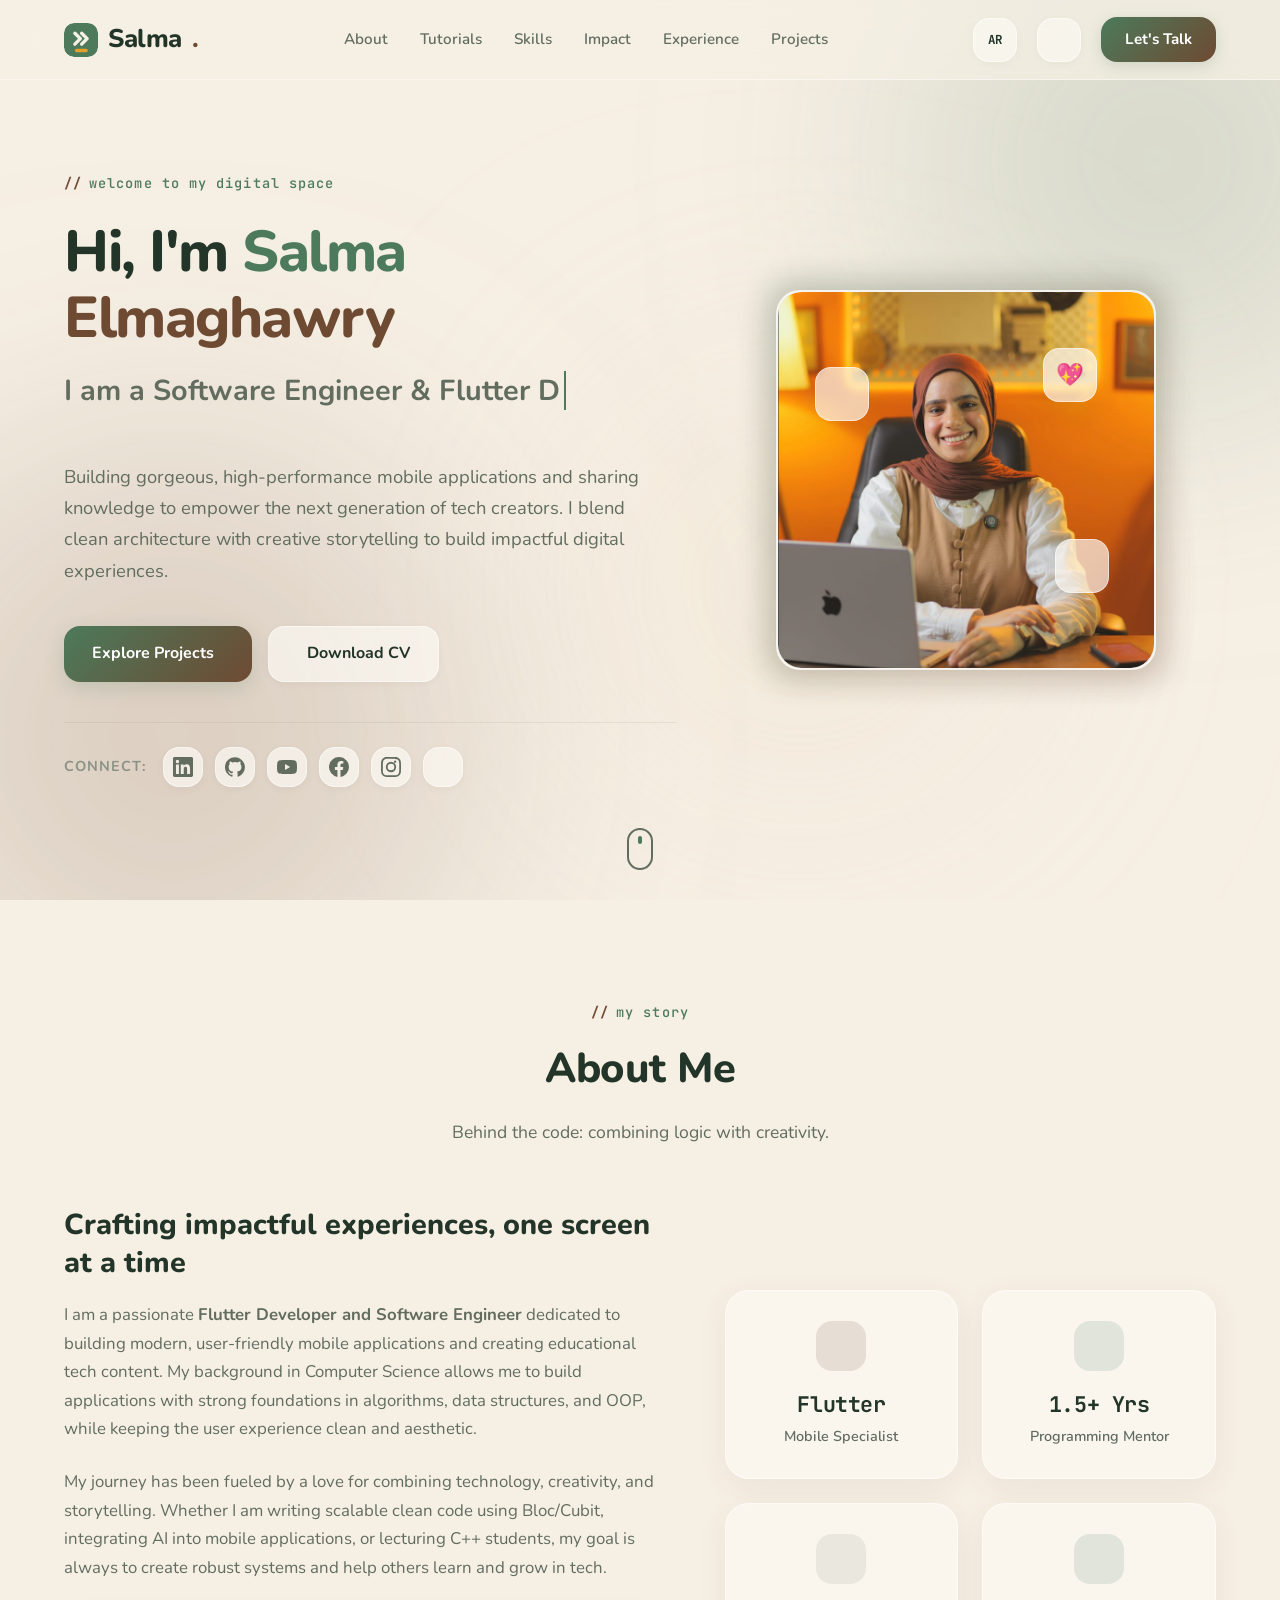
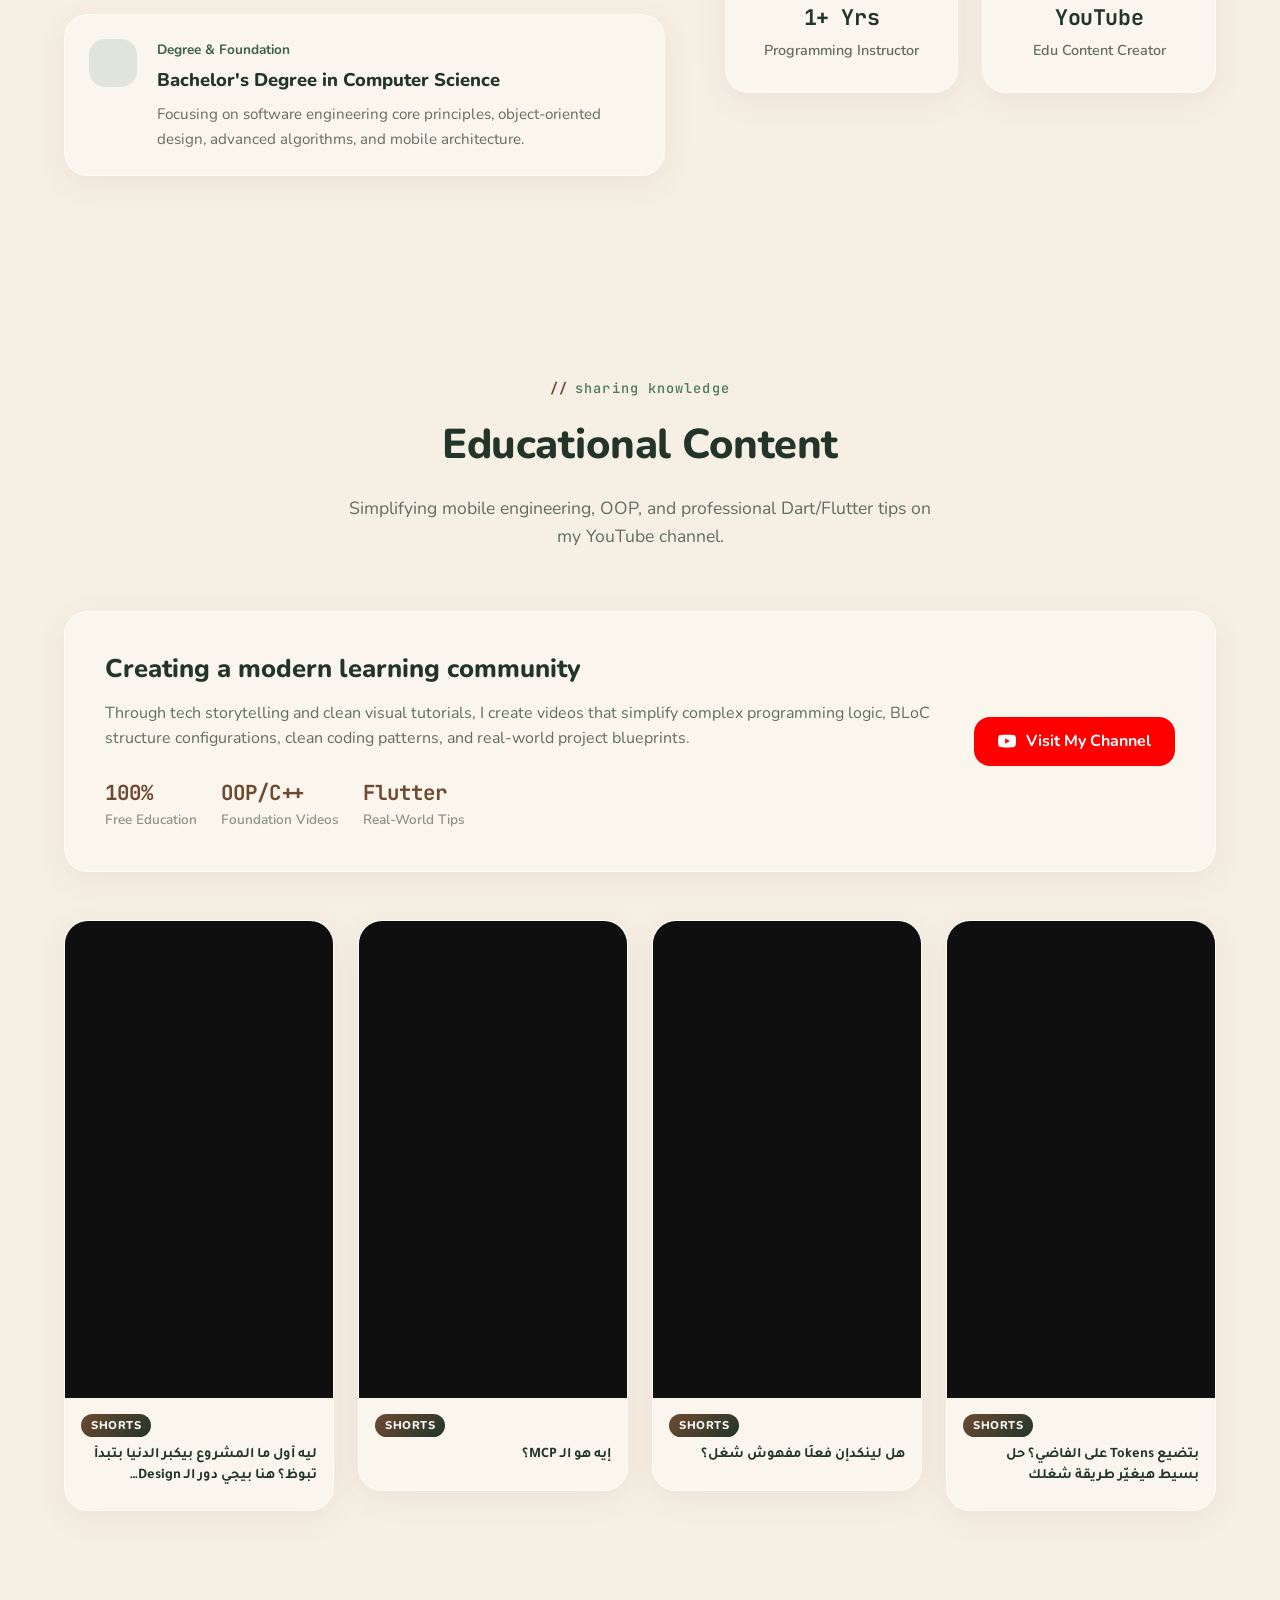
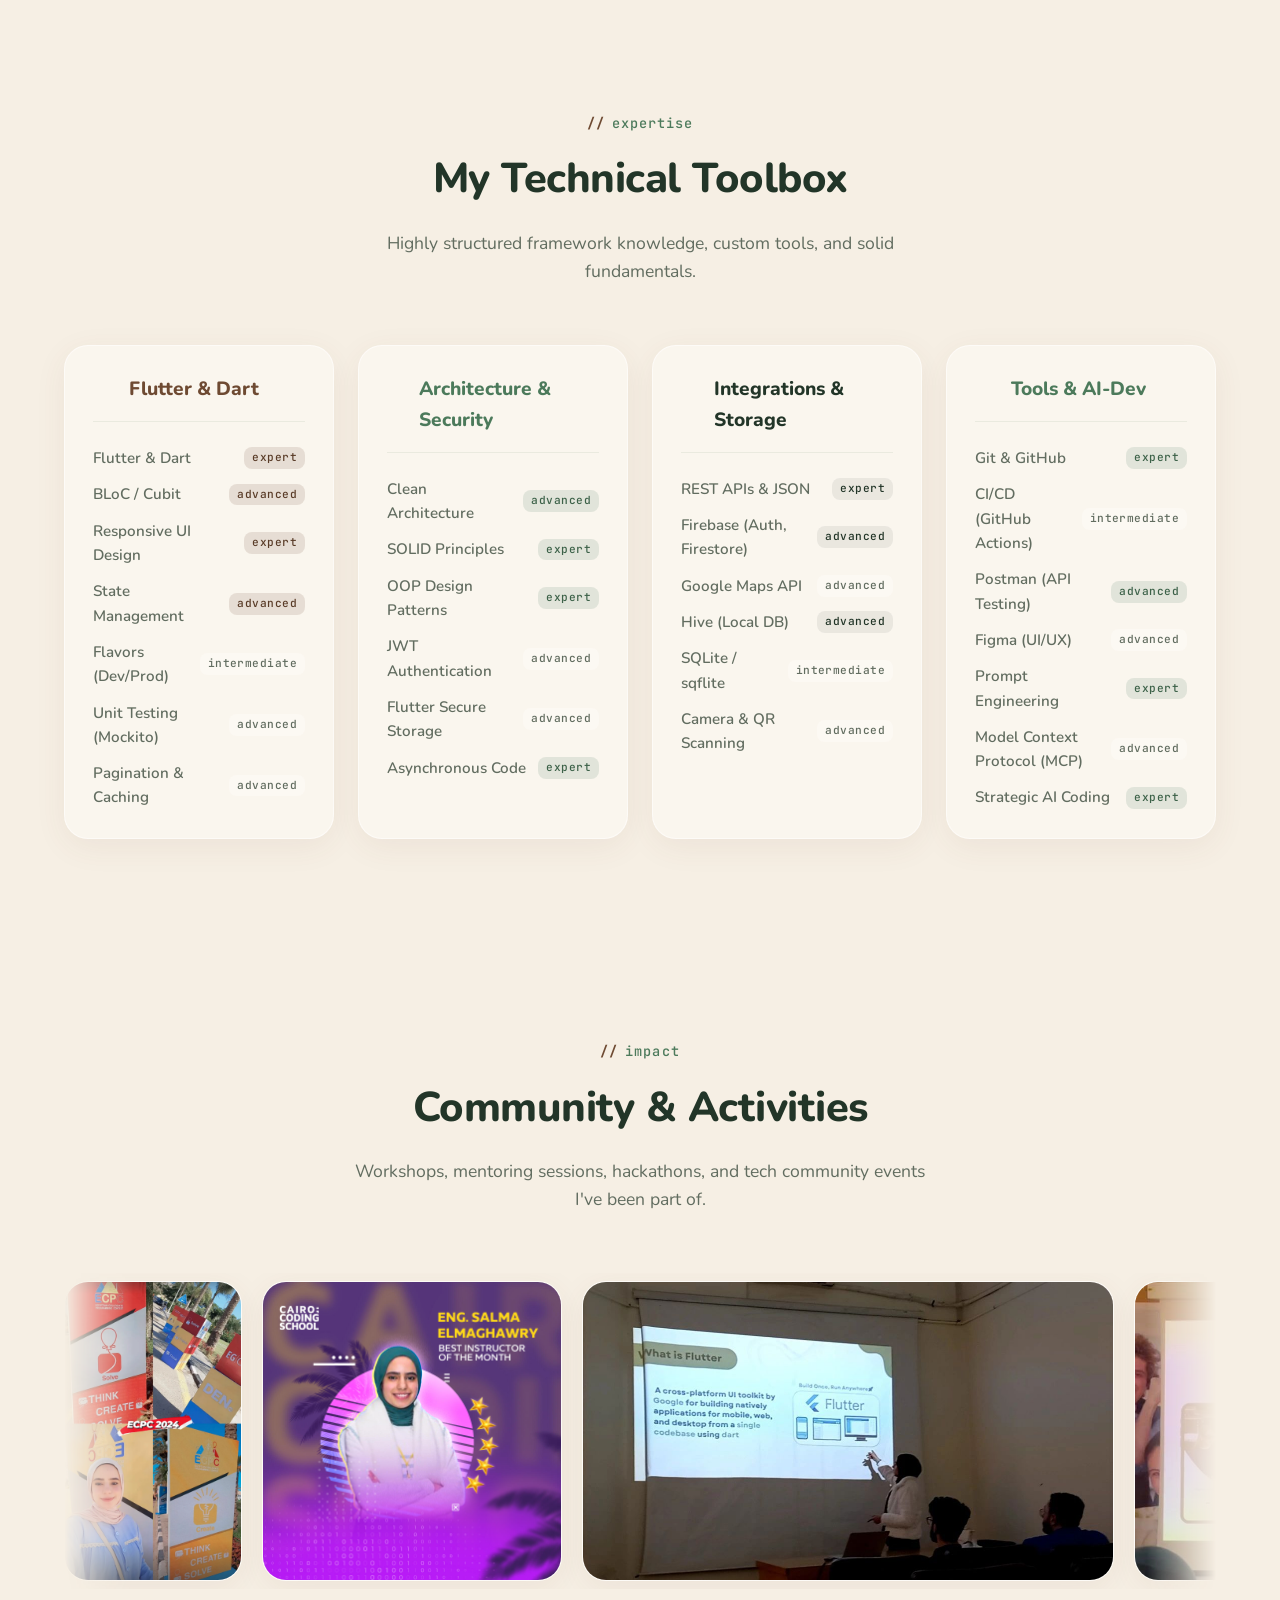
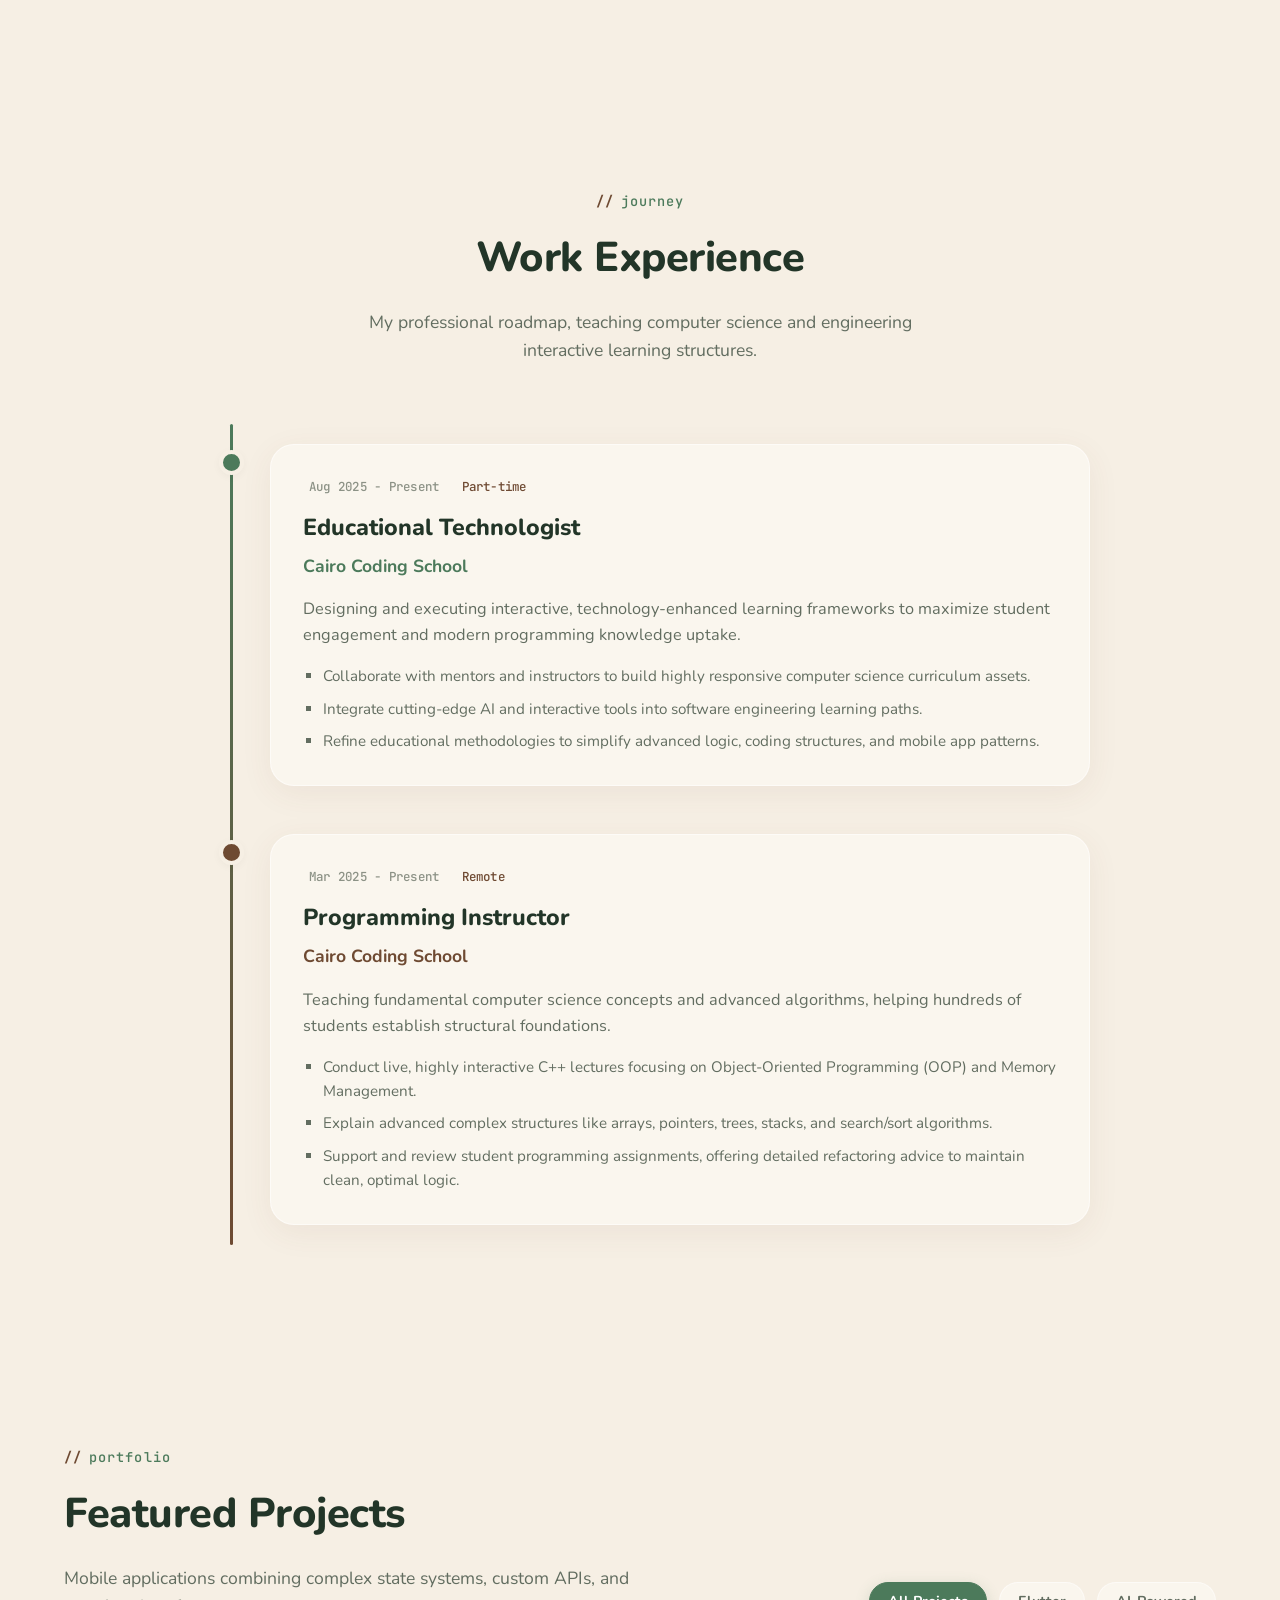
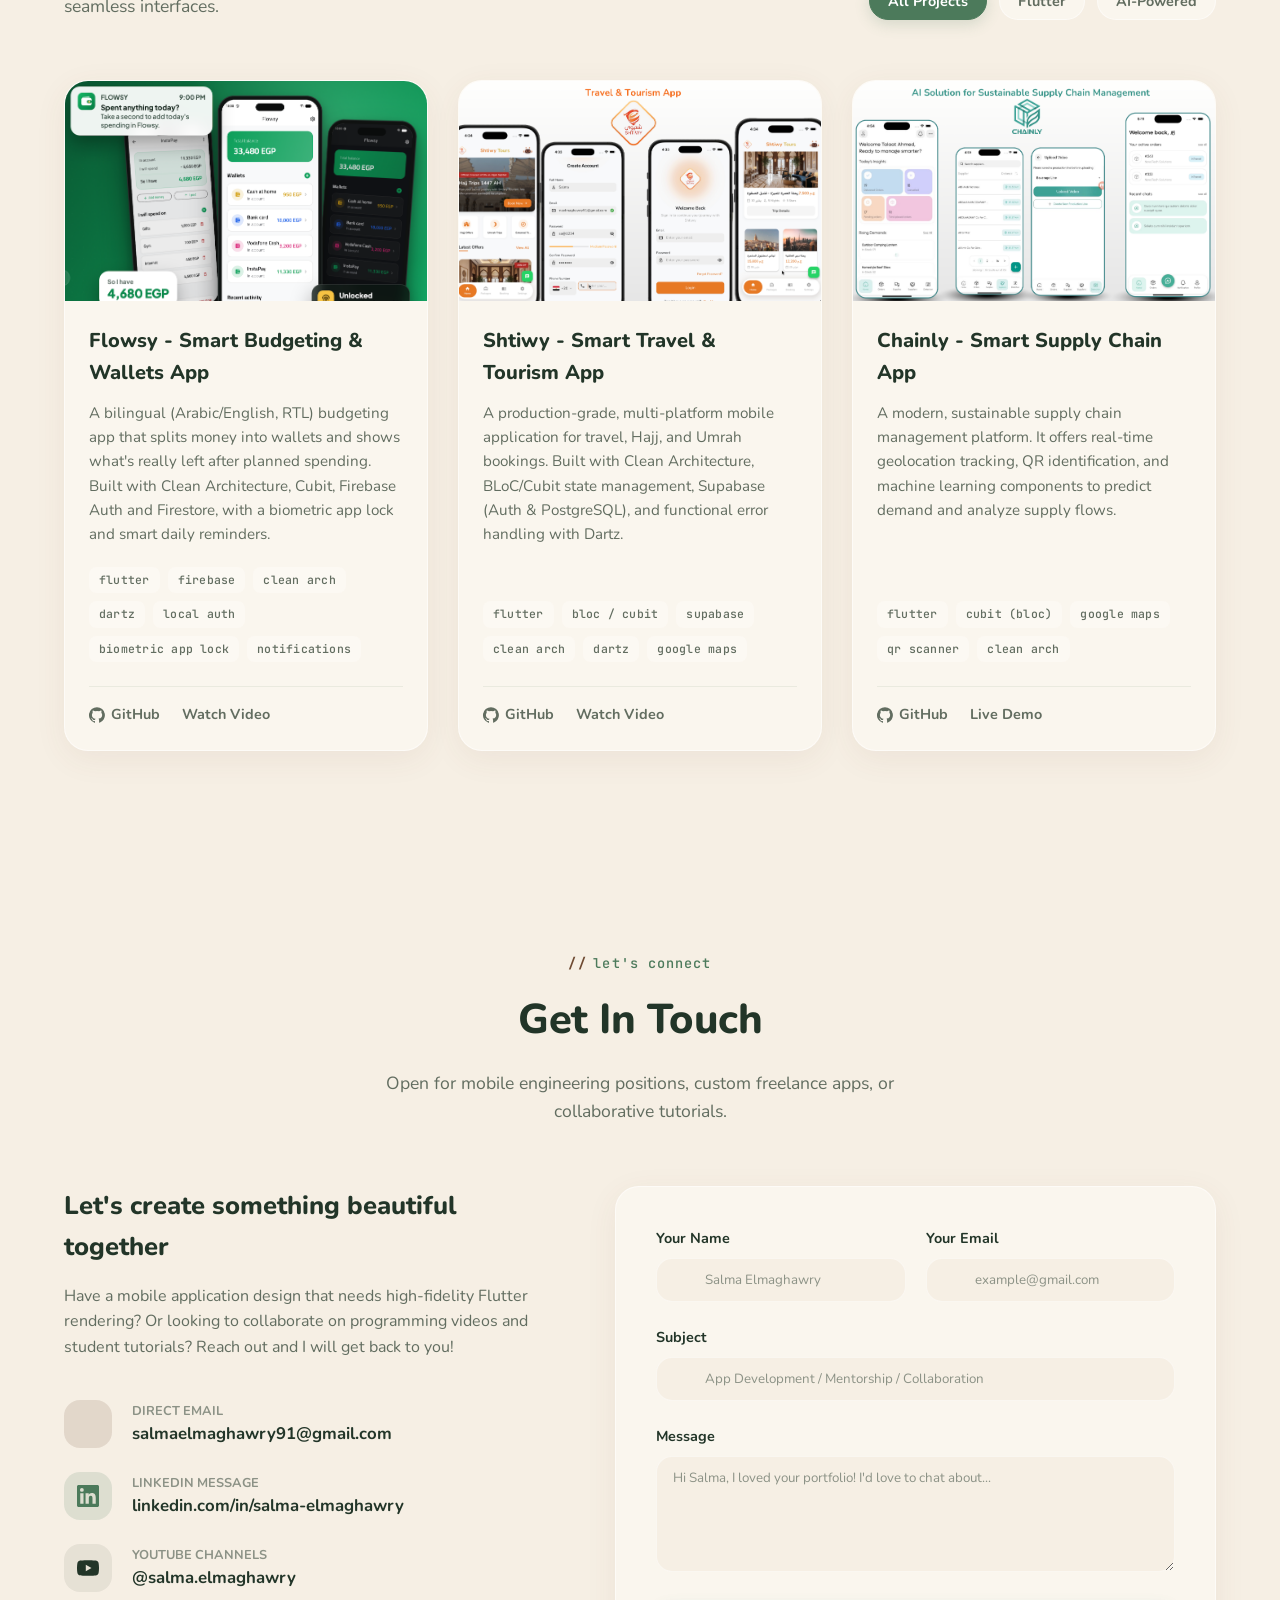
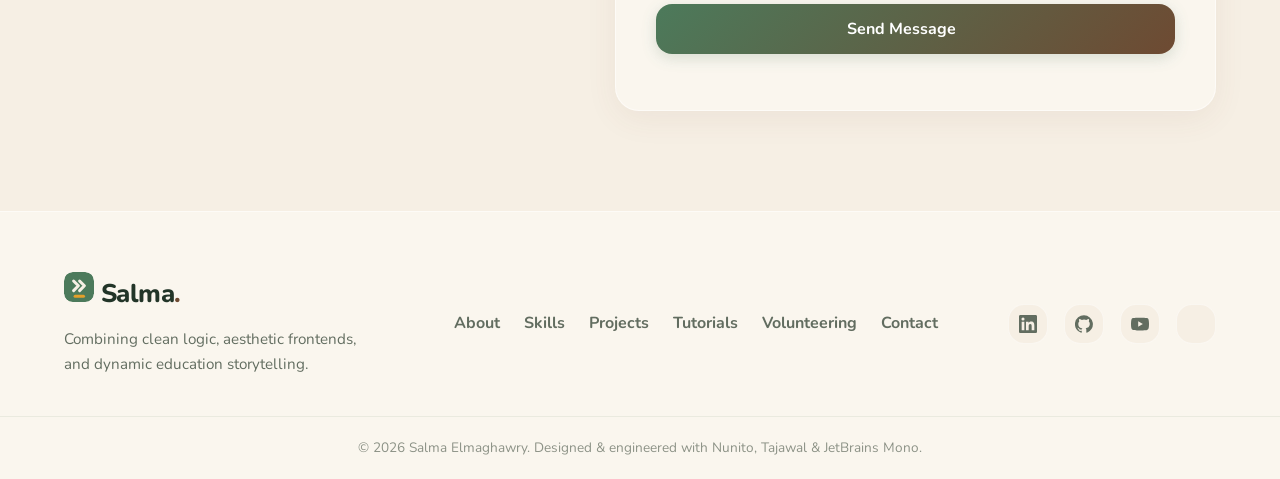
==== commit 1ba9f4cb: "update" ====
--- a/index.html
+++ b/index.html
@@ -532,7 +532,38 @@
                 </div>
 
                 <div class="projects-grid">
-                    <!-- Project 1: Shtiwy -->
+                    <!-- Project: Flowsy -->
+                    <div class="project-card" data-category="flutter">
+                        <div class="project-image-placeholder project-img-cover">
+                            <img src="assets/Projects_images/Flowsy_poster.png" alt="Flowsy App Screenshot"
+                                class="project-cover-img">
+                        </div>
+                        <div class="project-info">
+                            <h3 class="project-title" data-i18n="proj3.title">Flowsy - Smart Budgeting & Wallets App</h3>
+                            <p class="project-desc" data-i18n="proj3.desc">
+                                A bilingual (Arabic/English, RTL) budgeting app that splits money into wallets and shows
+                                what's really left after planned spending. Built with Clean Architecture, Cubit, Firebase
+                                Auth and Firestore, with a biometric app lock and smart daily reminders.
+                            </p>
+                            <div class="project-tags">
+                                <span class="tag">Flutter</span>
+                                <span class="tag">Firebase</span>
+                                <span class="tag">Clean Arch</span>
+                                <span class="tag">Dartz</span>
+                                <span class="tag">Local Auth</span>
+                                <span class="tag">Biometric App Lock</span>
+                                <span class="tag">Notifications</span>
+                            </div>
+                            <div class="project-links">
+                                <a href="https://github.com/salma-elmaghawry/Flowsy-App" target="_blank" class="proj-link"><i
+                                        data-brand="github"></i> <span data-i18n="link.github">GitHub</span></a>
+                                <a href="https://youtu.be/ahtd_oN3bZ4"
+                                    target="_blank" class="proj-link demo-link"><i data-lucide="play-circle"></i> <span data-i18n="proj3.link_video">Watch Video</span></a>
+                            </div>
+                        </div>
+                    </div>
+
+                    <!-- Project: Shtiwy -->
                     <div class="project-card" data-category="flutter">
                         <div class="project-image-placeholder project-img-cover">
                             <img src="assets/Projects_images/shtiway_poster.png" alt="Shtiwy App Screenshot"
@@ -562,7 +593,7 @@
                         </div>
                     </div>
 
-                    <!-- Project 2: Chainly -->
+                    <!-- Project: Chainly -->
                     <div class="project-card" data-category="flutter ai">
                         <div class="project-image-placeholder project-img-cover">
                             <img src="assets/Projects_images/chainly_poster.png" alt="Chainly App Screenshot"
@@ -649,7 +680,17 @@
 
                     <!-- Contact Form -->
                     <div class="contact-form-card">
-                        <form id="contact-form" onsubmit="handleFormSubmit(event)">
+                        <!-- Delivers to salmaelmaghawry91@gmail.com via FormSubmit.co (no backend needed).
+                             The action attribute is a no-JS fallback; handleFormSubmit() in script.js
+                             intercepts the submit and sends it via fetch() instead so the page never
+                             redirects. IMPORTANT: the very first submission after this goes live will
+                             trigger a one-time "confirm your form" email from FormSubmit to that inbox —
+                             it must be confirmed once before messages start arriving. -->
+                        <form id="contact-form" action="https://formsubmit.co/salmaelmaghawry91@gmail.com" method="POST" onsubmit="handleFormSubmit(event)">
+                            <input type="hidden" name="_subject" value="New message from your portfolio contact form">
+                            <input type="hidden" name="_template" value="table">
+                            <input type="hidden" name="_captcha" value="false">
+                            <input type="text" name="_honey" style="display:none" tabindex="-1" autocomplete="off">
                             <div class="form-row">
                                 <div class="form-group">
                                     <label for="name" data-i18n="form.name_label">Your Name</label>
--- a/styles.css
+++ b/styles.css
@@ -1193,9 +1193,18 @@
 
 .projects-grid {
     display: grid;
-    grid-template-columns: repeat(auto-fit, minmax(min(100%, 340px), 1fr));
+    grid-template-columns: repeat(3, 1fr);
     gap: 30px;
     margin-top: 40px;
+}
+
+/* Keep project order left-to-right (first project on the left) in Arabic too */
+[dir="rtl"] .projects-grid {
+    direction: ltr;
+}
+
+[dir="rtl"] .project-card {
+    direction: rtl;
 }
 
 .project-card {
@@ -2153,7 +2162,7 @@
     }
 
     .projects-grid {
-        grid-template-columns: repeat(2, 1fr);
+        grid-template-columns: repeat(3, 1fr);
     }
 
     .services-grid {
@@ -2176,6 +2185,10 @@
 
 /* Mobile Screens (768px and down) */
 @media (max-width: 768px) {
+    .projects-grid {
+        grid-template-columns: repeat(2, 1fr);
+    }
+
     :root {
         --header-height: 68px;
     }
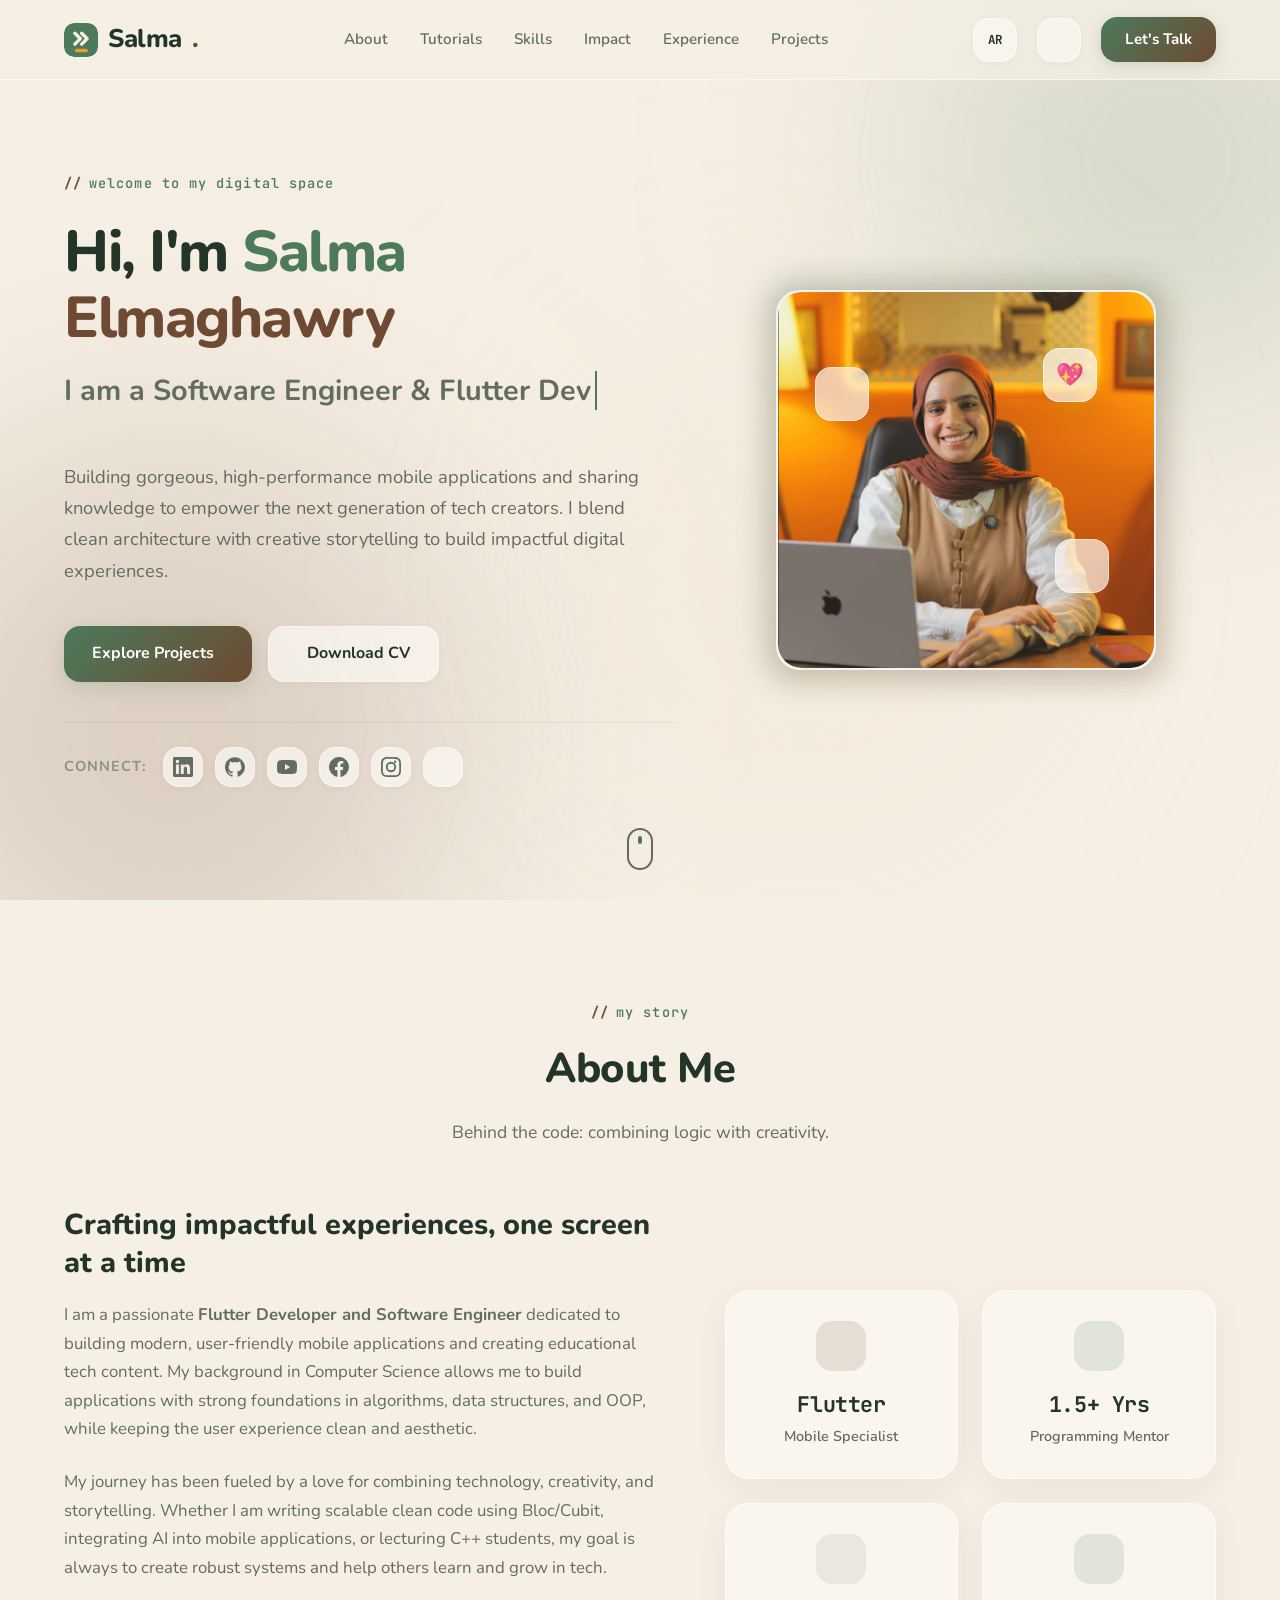
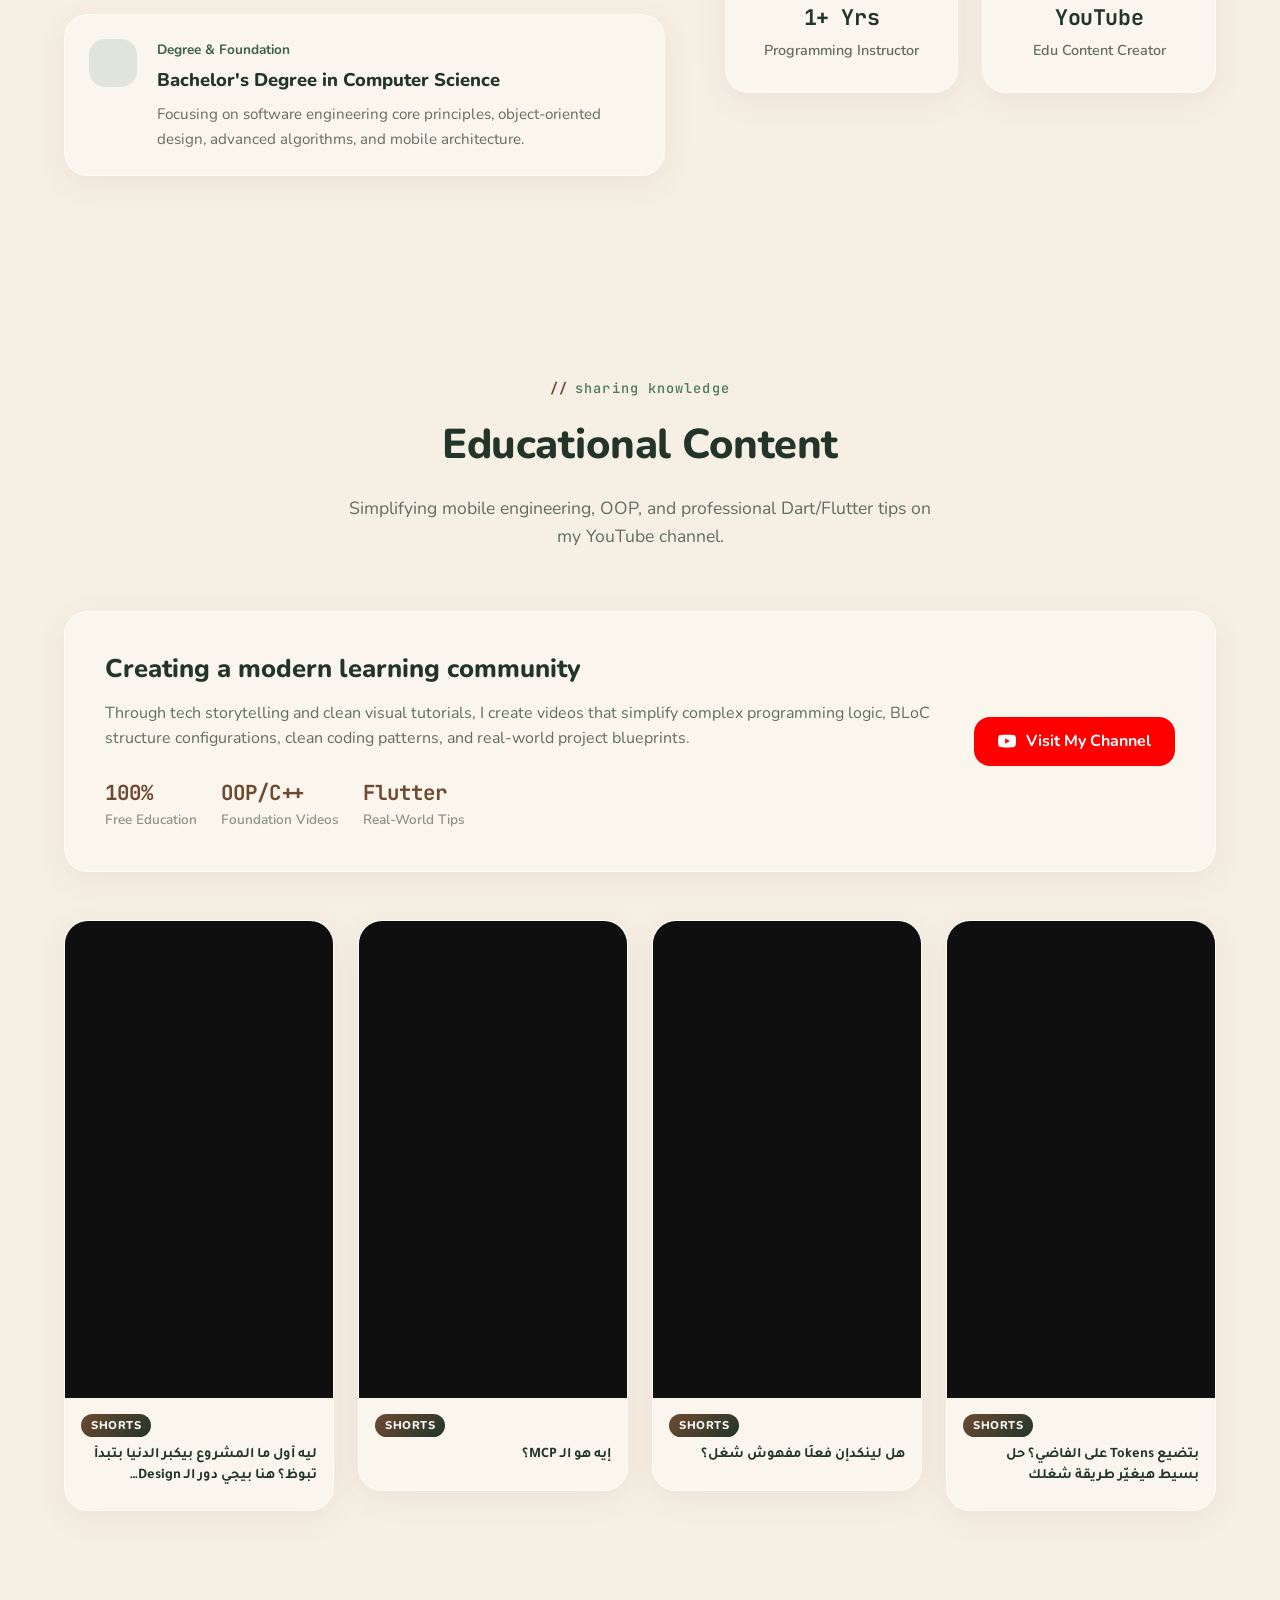
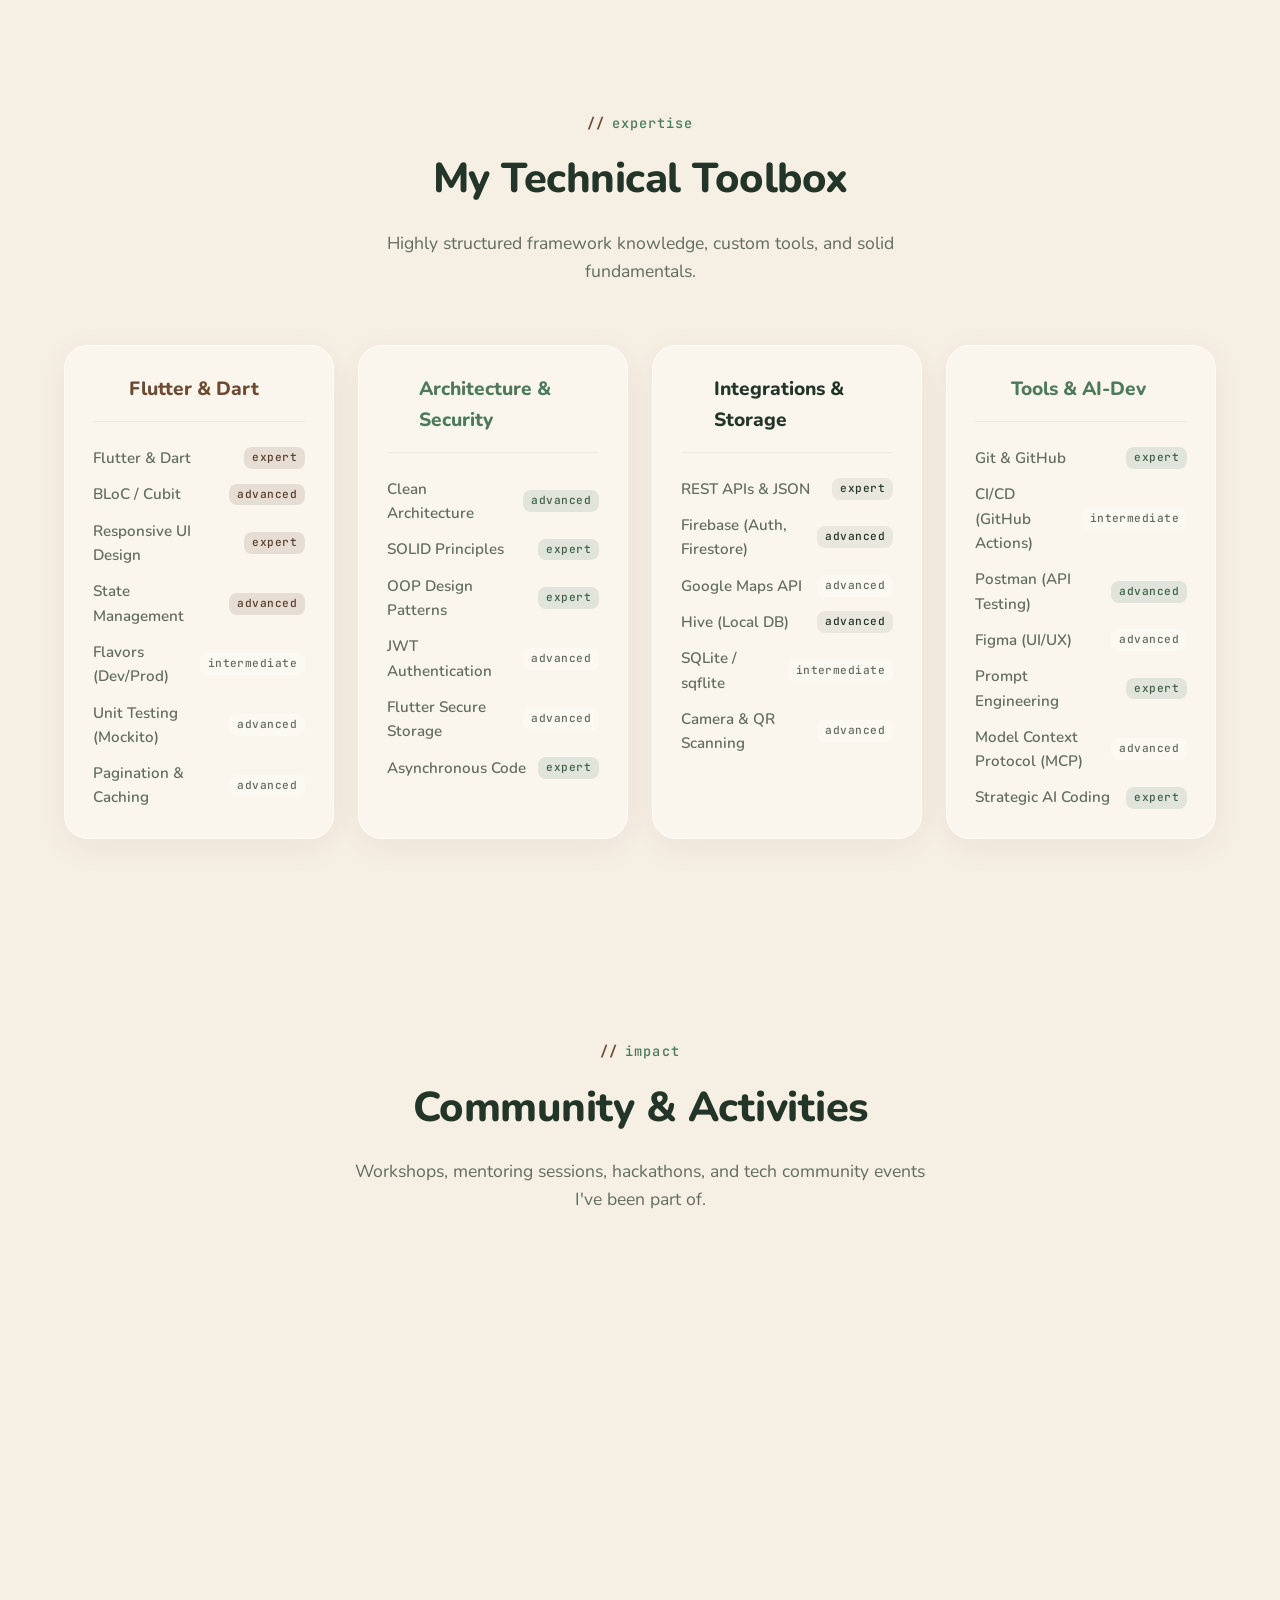
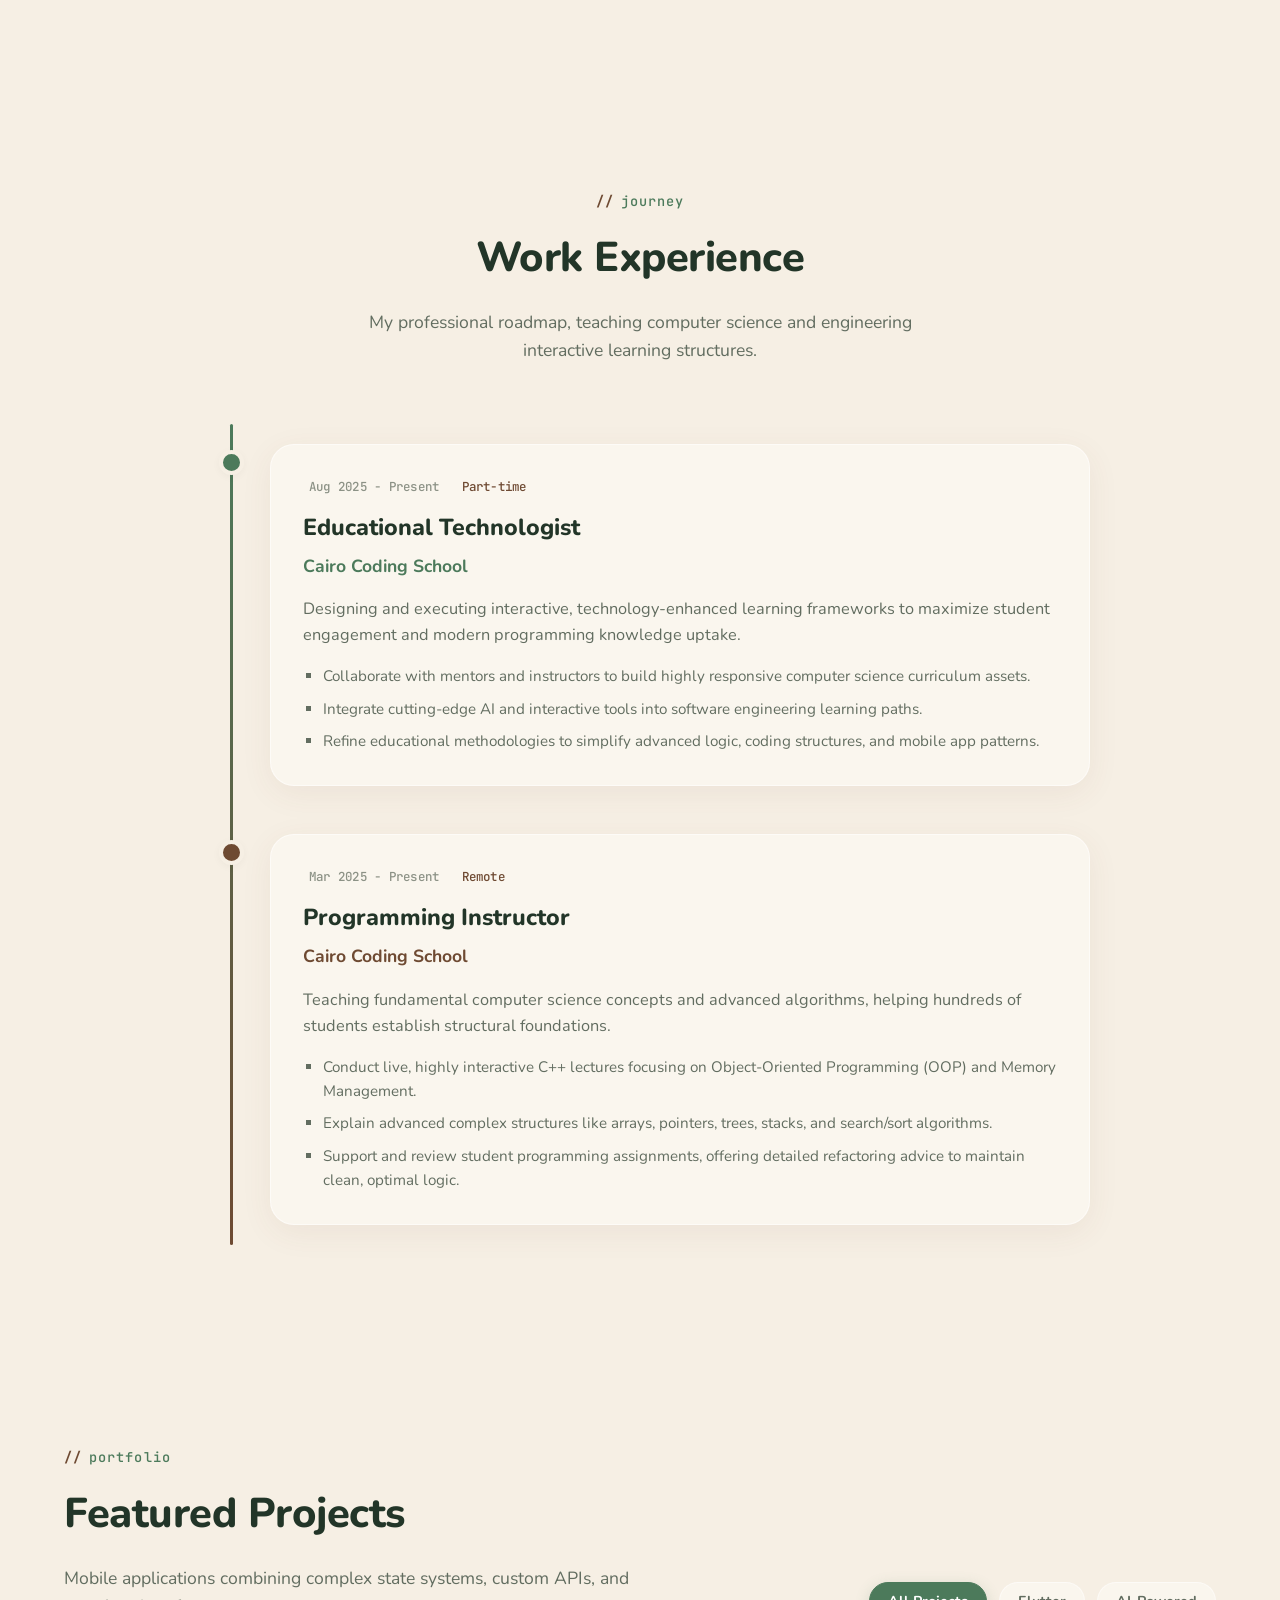
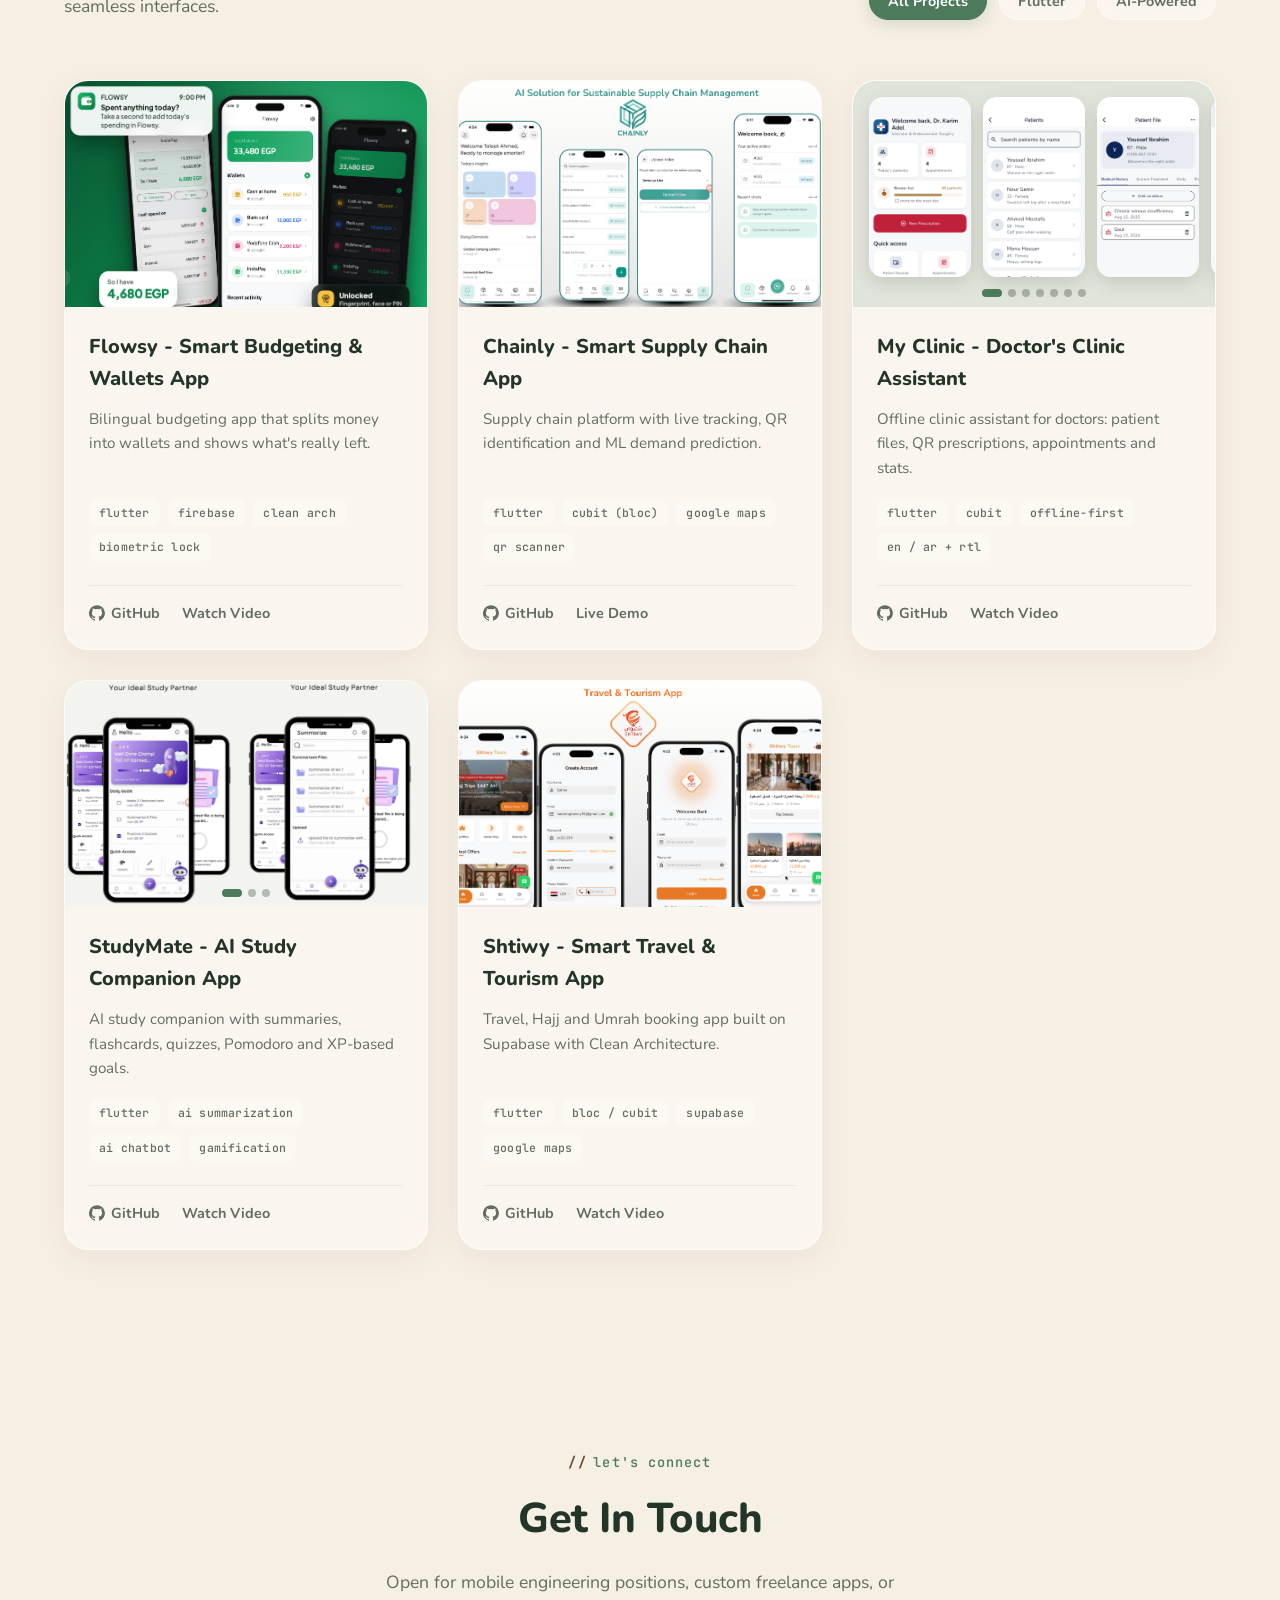
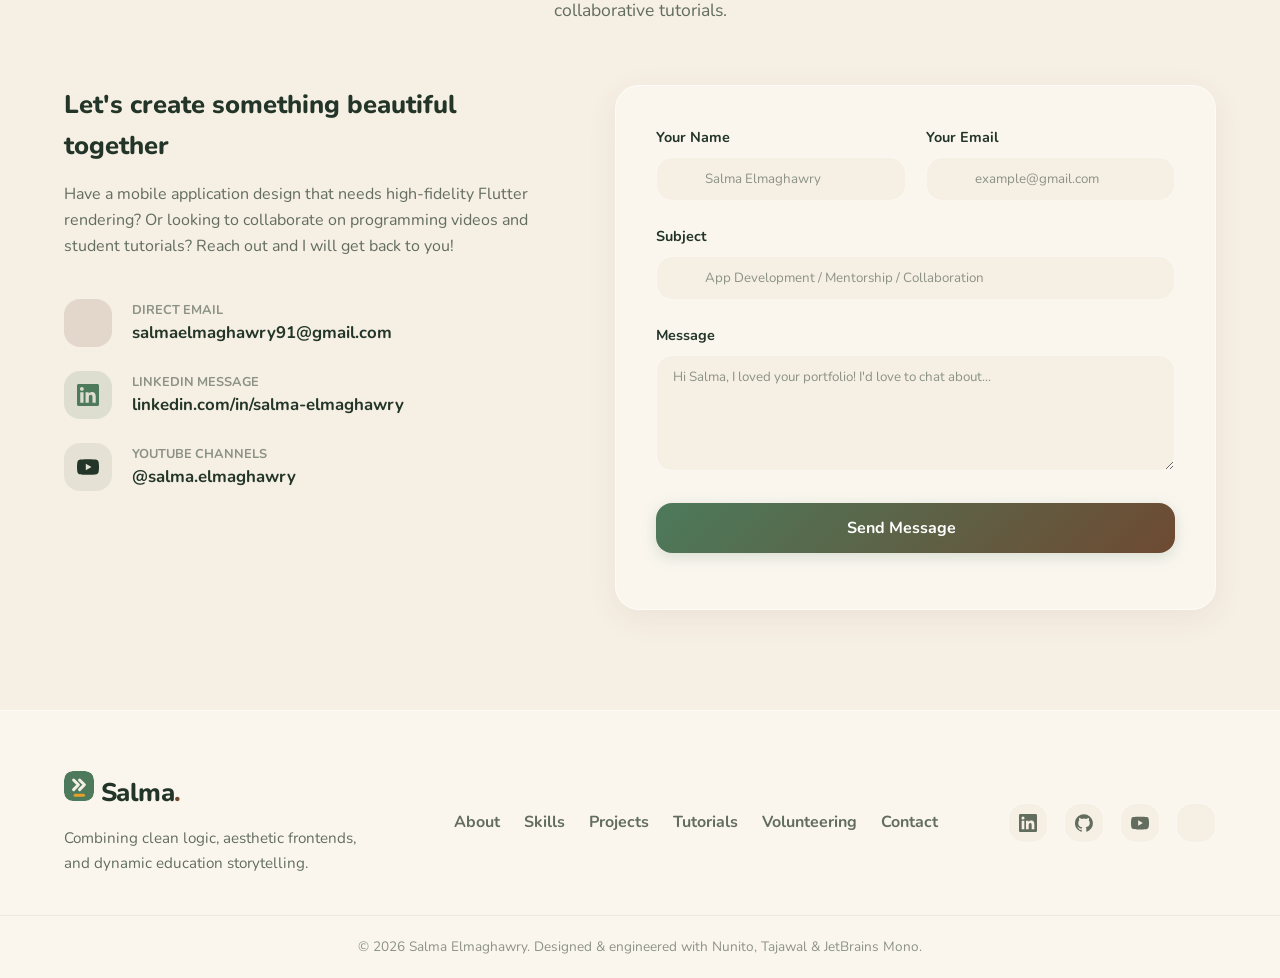
==== commit 017e9d87: "Refactor code structure for improved readability and maintainability" ====
--- a/index.html
+++ b/index.html
@@ -535,24 +535,16 @@
                     <!-- Project: Flowsy -->
                     <div class="project-card" data-category="flutter">
                         <div class="project-image-placeholder project-img-cover">
-                            <img src="assets/Projects_images/Flowsy_poster.png" alt="Flowsy App Screenshot"
-                                class="project-cover-img">
+                            <img src="assets/Projects_images/Flowsy_poster.png" alt="Flowsy App Screenshot" class="project-cover-img">
                         </div>
                         <div class="project-info">
-                            <h3 class="project-title" data-i18n="proj3.title">Flowsy - Smart Budgeting & Wallets App</h3>
-                            <p class="project-desc" data-i18n="proj3.desc">
-                                A bilingual (Arabic/English, RTL) budgeting app that splits money into wallets and shows
-                                what's really left after planned spending. Built with Clean Architecture, Cubit, Firebase
-                                Auth and Firestore, with a biometric app lock and smart daily reminders.
-                            </p>
+                            <h3 class="project-title" data-i18n="proj3.title">Flowsy - Smart Budgeting &amp; Wallets App</h3>
+                            <p class="project-desc" data-i18n="proj3.desc">Bilingual budgeting app that splits money into wallets and shows what's really left.</p>
                             <div class="project-tags">
                                 <span class="tag">Flutter</span>
                                 <span class="tag">Firebase</span>
                                 <span class="tag">Clean Arch</span>
-                                <span class="tag">Dartz</span>
-                                <span class="tag">Local Auth</span>
-                                <span class="tag">Biometric App Lock</span>
-                                <span class="tag">Notifications</span>
+                                <span class="tag">Biometric Lock</span>
                             </div>
                             <div class="project-links">
                                 <a href="https://github.com/salma-elmaghawry/Flowsy-App" target="_blank" class="proj-link"><i
@@ -563,25 +555,107 @@
                         </div>
                     </div>
 
+                    <!-- Project: Chainly -->
+                    <div class="project-card" data-category="flutter ai">
+                        <div class="project-image-placeholder project-img-cover">
+                            <img src="assets/Projects_images/chainly_poster.png" alt="Chainly App Screenshot" class="project-cover-img">
+                        </div>
+                        <div class="project-info">
+                            <h3 class="project-title" data-i18n="proj2.title">Chainly - Smart Supply Chain App</h3>
+                            <p class="project-desc" data-i18n="proj2.desc">Supply chain platform with live tracking, QR identification and ML demand prediction.</p>
+                            <div class="project-tags">
+                                <span class="tag">Flutter</span>
+                                <span class="tag">Cubit (BLoC)</span>
+                                <span class="tag">Google Maps</span>
+                                <span class="tag">QR Scanner</span>
+                            </div>
+                            <div class="project-links">
+                                <a href="https://github.com/salma-elmaghawry" target="_blank" class="proj-link"><i
+                                        data-brand="github"></i> <span data-i18n="link.github">GitHub</span></a>
+                                <a href="#" class="proj-link demo-link"><i data-lucide="external-link"></i> <span data-i18n="proj2.link_demo">Live Demo</span></a>
+                            </div>
+                        </div>
+                    </div>
+
+                    <!-- Project: My Clinic -->
+                    <div class="project-card" data-category="flutter">
+                        <div class="project-image-placeholder project-img-cover project-gallery gallery-screens" dir="ltr">
+                            <div class="gallery-track" tabindex="0" aria-label="My Clinic screenshots">
+                                <img src="assets/Projects_images/myclinic_1.png" alt="My Clinic home screen" class="gallery-slide" loading="lazy">
+                                <img src="assets/Projects_images/myclinic_2.png" alt="Patients list" class="gallery-slide" loading="lazy">
+                                <img src="assets/Projects_images/myclinic_3.png" alt="Patient file with medical history" class="gallery-slide" loading="lazy">
+                                <img src="assets/Projects_images/myclinic_4.png" alt="New prescription form" class="gallery-slide" loading="lazy">
+                                <img src="assets/Projects_images/myclinic_5.png" alt="Prescription preview with QR code" class="gallery-slide" loading="lazy">
+                                <img src="assets/Projects_images/myclinic_6.png" alt="Appointments week view" class="gallery-slide" loading="lazy">
+                                <img src="assets/Projects_images/myclinic_7.png" alt="Clinic stats" class="gallery-slide" loading="lazy">
+                                <img src="assets/Projects_images/myclinic_8.png" alt="Home screen in dark mode" class="gallery-slide" loading="lazy">
+                                <img src="assets/Projects_images/myclinic_9.png" alt="Home screen in Arabic" class="gallery-slide" loading="lazy">
+                            </div>
+                            <button class="gallery-nav gallery-prev" aria-label="Previous screenshot"><i data-lucide="chevron-left"></i></button>
+                            <button class="gallery-nav gallery-next" aria-label="Next screenshot"><i data-lucide="chevron-right"></i></button>
+                            <div class="gallery-dots"></div>
+                        </div>
+                        <div class="project-info">
+                            <h3 class="project-title" data-i18n="proj5.title">My Clinic - Doctor's Clinic Assistant</h3>
+                            <p class="project-desc" data-i18n="proj5.desc">Offline clinic assistant for doctors: patient files, QR prescriptions, appointments and stats.</p>
+                            <div class="project-tags">
+                                <span class="tag">Flutter</span>
+                                <span class="tag">Cubit</span>
+                                <span class="tag">Offline-first</span>
+                                <span class="tag">EN / AR + RTL</span>
+                            </div>
+                            <div class="project-links">
+                                <a href="https://github.com/salma-elmaghawry/My-Clinic" target="_blank" class="proj-link"><i
+                                        data-brand="github"></i> <span data-i18n="link.github">GitHub</span></a>
+                                <a href="https://youtu.be/Lp2XHssitXA"
+                                    target="_blank" class="proj-link demo-link"><i data-lucide="play-circle"></i> <span data-i18n="proj5.link_video">Watch Video</span></a>
+                            </div>
+                        </div>
+                    </div>
+
+                    <!-- Project: StudyMate -->
+                    <div class="project-card" data-category="flutter ai">
+                        <div class="project-image-placeholder project-img-cover project-gallery" dir="ltr">
+                            <div class="gallery-track" tabindex="0" aria-label="StudyMate screenshots">
+                                <img src="assets/Projects_images/studymate_1.png" alt="StudyMate home screen with XP level and daily goals" class="gallery-slide" loading="lazy">
+                                <img src="assets/Projects_images/studymate_2.png" alt="StudyMate summarize screen with uploaded files" class="gallery-slide" loading="lazy">
+                                <img src="assets/Projects_images/studymate_3.png" alt="StudyMate Pomodoro screen with music and notes" class="gallery-slide" loading="lazy">
+                                <img src="assets/Projects_images/studymate_4.png" alt="StudyMate preparing a summarized file" class="gallery-slide" loading="lazy">
+                            </div>
+                            <button class="gallery-nav gallery-prev" aria-label="Previous screenshot"><i data-lucide="chevron-left"></i></button>
+                            <button class="gallery-nav gallery-next" aria-label="Next screenshot"><i data-lucide="chevron-right"></i></button>
+                            <div class="gallery-dots"></div>
+                        </div>
+                        <div class="project-info">
+                            <h3 class="project-title" data-i18n="proj4.title">StudyMate - AI Study Companion App</h3>
+                            <p class="project-desc" data-i18n="proj4.desc">AI study companion with summaries, flashcards, quizzes, Pomodoro and XP-based goals.</p>
+                            <div class="project-tags">
+                                <span class="tag">Flutter</span>
+                                <span class="tag">AI Summarization</span>
+                                <span class="tag">AI Chatbot</span>
+                                <span class="tag">Gamification</span>
+                            </div>
+                            <div class="project-links">
+                                <a href="https://github.com/salma-elmaghawry/Study-Mate-App" target="_blank" class="proj-link"><i
+                                        data-brand="github"></i> <span data-i18n="link.github">GitHub</span></a>
+                                <a href="https://youtu.be/iyDsESiW-v4"
+                                    target="_blank" class="proj-link demo-link"><i data-lucide="play-circle"></i> <span data-i18n="proj4.link_video">Watch Video</span></a>
+                            </div>
+                        </div>
+                    </div>
+
                     <!-- Project: Shtiwy -->
                     <div class="project-card" data-category="flutter">
                         <div class="project-image-placeholder project-img-cover">
-                            <img src="assets/Projects_images/shtiway_poster.png" alt="Shtiwy App Screenshot"
-                                class="project-cover-img">
+                            <img src="assets/Projects_images/shtiway_poster.png" alt="Shtiwy App Screenshot" class="project-cover-img">
                         </div>
                         <div class="project-info">
-                            <h3 class="project-title" data-i18n="proj1.title">Shtiwy - Smart Travel & Tourism App</h3>
-                            <p class="project-desc" data-i18n="proj1.desc">
-                                A production-grade, multi-platform mobile application for travel, Hajj, and Umrah
-                                bookings. Built with Clean Architecture, BLoC/Cubit state management, Supabase (Auth &
-                                PostgreSQL), and functional error handling with Dartz.
-                            </p>
+                            <h3 class="project-title" data-i18n="proj1.title">Shtiwy - Smart Travel &amp; Tourism App</h3>
+                            <p class="project-desc" data-i18n="proj1.desc">Travel, Hajj and Umrah booking app built on Supabase with Clean Architecture.</p>
                             <div class="project-tags">
                                 <span class="tag">Flutter</span>
                                 <span class="tag">BLoC / Cubit</span>
                                 <span class="tag">Supabase</span>
-                                <span class="tag">Clean Arch</span>
-                                <span class="tag">Dartz</span>
                                 <span class="tag">Google Maps</span>
                             </div>
                             <div class="project-links">
@@ -589,34 +663,6 @@
                                         data-brand="github"></i> <span data-i18n="link.github">GitHub</span></a>
                                 <a href="https://github.com/user-attachments/assets/7e339e87-6490-47ef-a781-6ee170ea172c"
                                     target="_blank" class="proj-link demo-link"><i data-lucide="play-circle"></i> <span data-i18n="proj1.link_video">Watch Video</span></a>
-                            </div>
-                        </div>
-                    </div>
-
-                    <!-- Project: Chainly -->
-                    <div class="project-card" data-category="flutter ai">
-                        <div class="project-image-placeholder project-img-cover">
-                            <img src="assets/Projects_images/chainly_poster.png" alt="Chainly App Screenshot"
-                                class="project-cover-img">
-                        </div>
-                        <div class="project-info">
-                            <h3 class="project-title" data-i18n="proj2.title">Chainly - Smart Supply Chain App</h3>
-                            <p class="project-desc" data-i18n="proj2.desc">
-                                A modern, sustainable supply chain management platform. It offers real-time geolocation
-                                tracking, QR identification, and machine learning components to predict demand and
-                                analyze supply flows.
-                            </p>
-                            <div class="project-tags">
-                                <span class="tag">Flutter</span>
-                                <span class="tag">Cubit (BLoC)</span>
-                                <span class="tag">Google Maps</span>
-                                <span class="tag">QR Scanner</span>
-                                <span class="tag">Clean Arch</span>
-                            </div>
-                            <div class="project-links">
-                                <a href="https://github.com/salma-elmaghawry" target="_blank" class="proj-link"><i
-                                        data-brand="github"></i> <span data-i18n="link.github">GitHub</span></a>
-                                <a href="#" class="proj-link demo-link"><i data-lucide="external-link"></i> <span data-i18n="proj2.link_demo">Live Demo</span></a>
                             </div>
                         </div>
                     </div>
@@ -686,7 +732,7 @@
                              redirects. IMPORTANT: the very first submission after this goes live will
                              trigger a one-time "confirm your form" email from FormSubmit to that inbox —
                              it must be confirmed once before messages start arriving. -->
-                        <form id="contact-form" action="https://formsubmit.co/salmaelmaghawry91@gmail.com" method="POST" onsubmit="handleFormSubmit(event)">
+                        <form id="contact-form" action="https://formsubmit.co/ajax/salmaelmaghawry91@gmail.com" method="POST" onsubmit="handleFormSubmit(event)">
                             <input type="hidden" name="_subject" value="New message from your portfolio contact form">
                             <input type="hidden" name="_template" value="table">
                             <input type="hidden" name="_captcha" value="false">
--- a/styles.css
+++ b/styles.css
@@ -2446,7 +2446,8 @@
     position: relative;
     overflow: hidden;
     padding: 0;
-    height: 220px;
+    height: auto;
+    aspect-ratio: 16 / 10;
     background: var(--bg-card);
 }
 
@@ -2461,6 +2462,132 @@
 
 .project-card:hover .project-cover-img {
     transform: scale(1.06);
+}
+
+/* --- Scrollable screenshot gallery inside a project cover ---
+   --per-view sets how many slides show at once; script.js reads it. */
+.project-gallery {
+    --per-view: 2;
+    --gallery-gap: 0px;
+}
+
+.gallery-track {
+    width: 100%;
+    display: flex;
+    gap: var(--gallery-gap);
+    height: 100%;
+    overflow-x: auto;
+    scroll-snap-type: x mandatory;
+    scroll-behavior: smooth;
+    scrollbar-width: none;
+}
+
+.gallery-track::-webkit-scrollbar {
+    display: none;
+}
+
+.gallery-slide {
+    flex: 0 0 calc((100% - (var(--per-view) - 1) * var(--gallery-gap)) / var(--per-view));
+    min-width: 0;
+    height: 100%;
+    object-fit: cover;
+    object-position: center 80%;
+    scroll-snap-align: start;
+    display: block;
+}
+
+/* Raw phone screenshots (no mockup frame): framed as rounded screens on a tinted stage */
+.gallery-screens {
+    --per-view: 3;
+    --gallery-gap: 12px;
+    background: var(--accent-mint-light);
+}
+
+.gallery-screens .gallery-track {
+    padding: 16px 16px 30px;
+    scroll-padding: 0 16px;
+}
+
+.gallery-screens .gallery-slide {
+    object-position: top;
+    border-radius: 14px;
+    box-shadow: 0 6px 18px rgba(34, 53, 40, 0.15);
+}
+
+@media (max-width: 480px) {
+    .gallery-screens {
+        --per-view: 2;
+        aspect-ratio: 1 / 1;
+    }
+}
+
+.gallery-nav {
+    position: absolute;
+    top: 50%;
+    transform: translateY(-50%);
+    z-index: 2;
+    width: 32px;
+    height: 32px;
+    border: none;
+    border-radius: 50%;
+    display: flex;
+    align-items: center;
+    justify-content: center;
+    background: rgba(34, 53, 40, 0.6);
+    color: #fff;
+    backdrop-filter: blur(6px);
+    cursor: pointer;
+    opacity: 0;
+    transition: opacity 0.25s ease;
+}
+
+.gallery-nav svg {
+    width: 18px;
+    height: 18px;
+}
+
+.gallery-prev { left: 10px; }
+.gallery-next { right: 10px; }
+
+.project-gallery:hover .gallery-nav,
+.gallery-nav:focus-visible {
+    opacity: 1;
+}
+
+.gallery-nav:disabled {
+    opacity: 0 !important;
+    pointer-events: none;
+}
+
+@media (hover: none) {
+    .gallery-nav { display: none; }
+}
+
+.gallery-dots {
+    position: absolute;
+    bottom: 10px;
+    left: 50%;
+    transform: translateX(-50%);
+    z-index: 2;
+    display: flex;
+    gap: 6px;
+}
+
+.gallery-dot {
+    width: 8px;
+    height: 8px;
+    padding: 0;
+    border: none;
+    border-radius: 50%;
+    background: rgba(34, 53, 40, 0.3);
+    cursor: pointer;
+    transition: background 0.25s ease, width 0.25s ease;
+}
+
+.gallery-dot.active {
+    width: 20px;
+    border-radius: 4px;
+    background: var(--accent-mint);
 }
 
 /* Badge sits on top of real image */
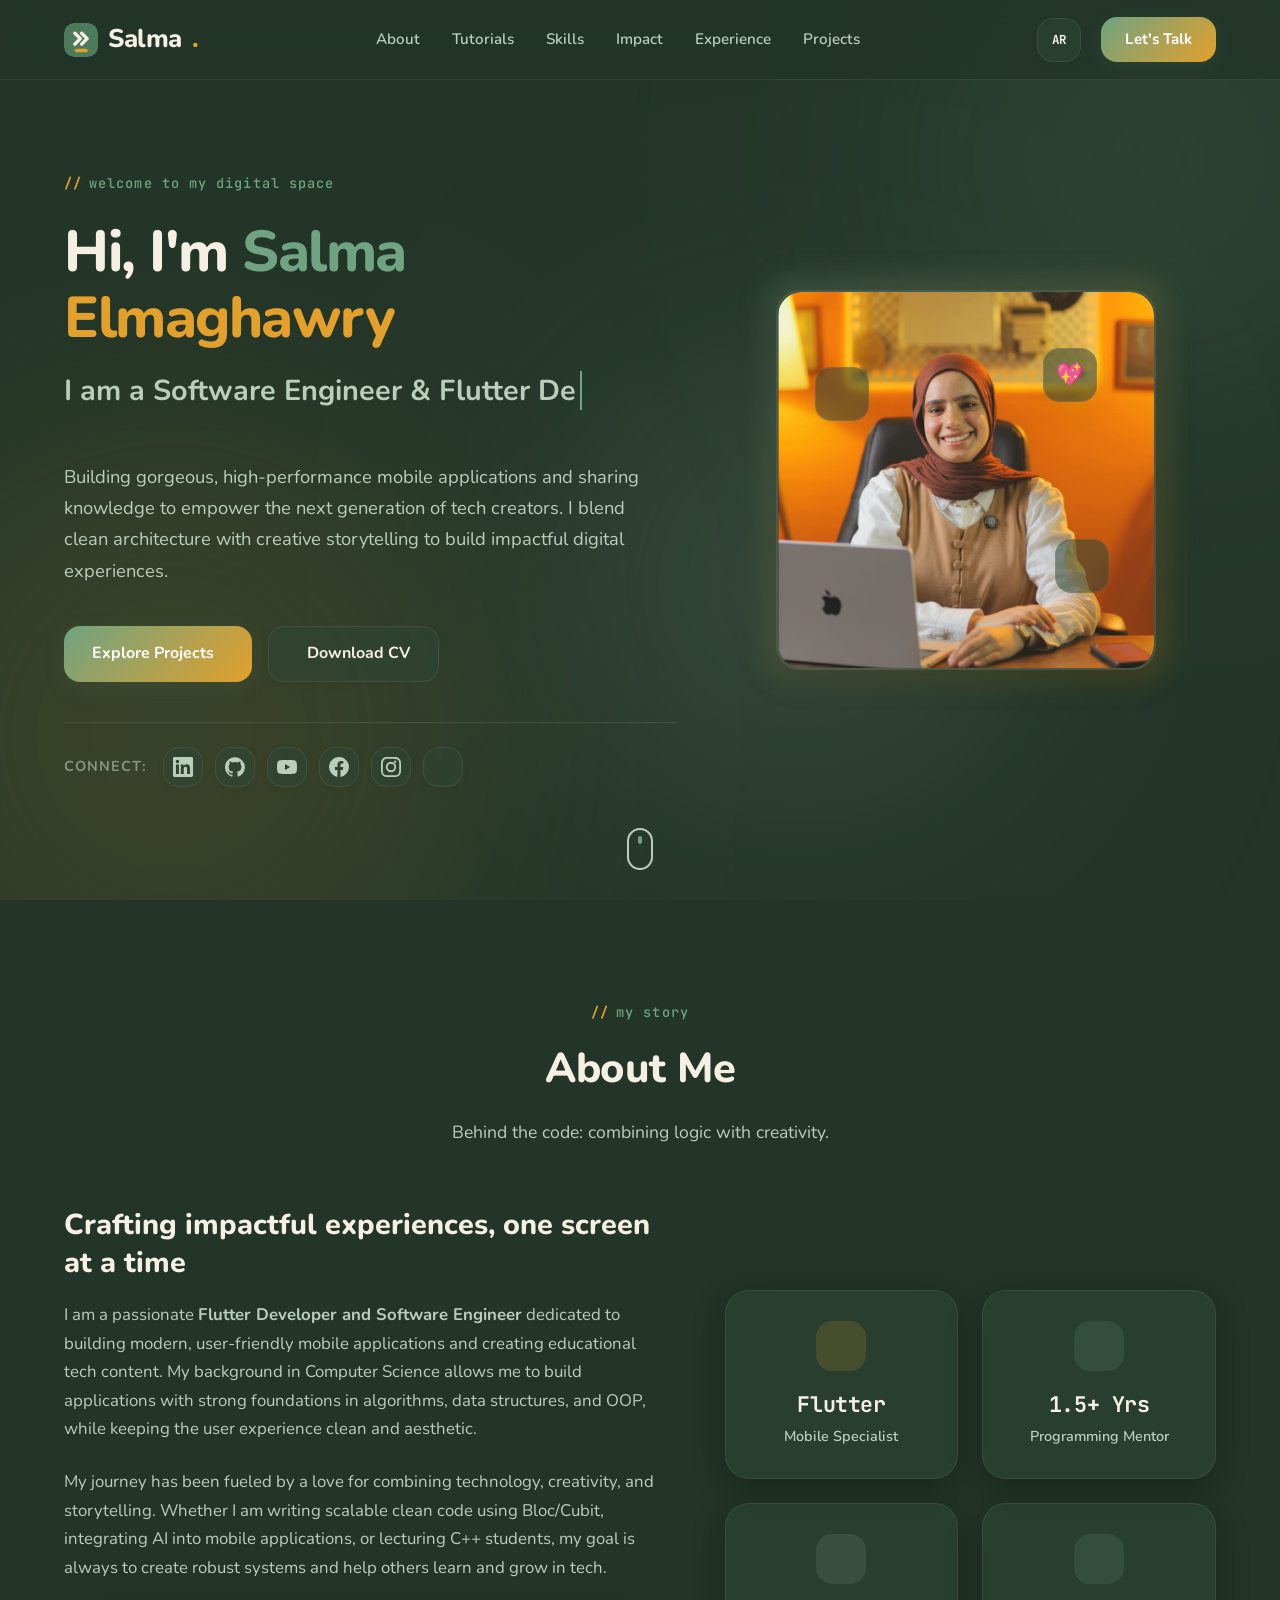
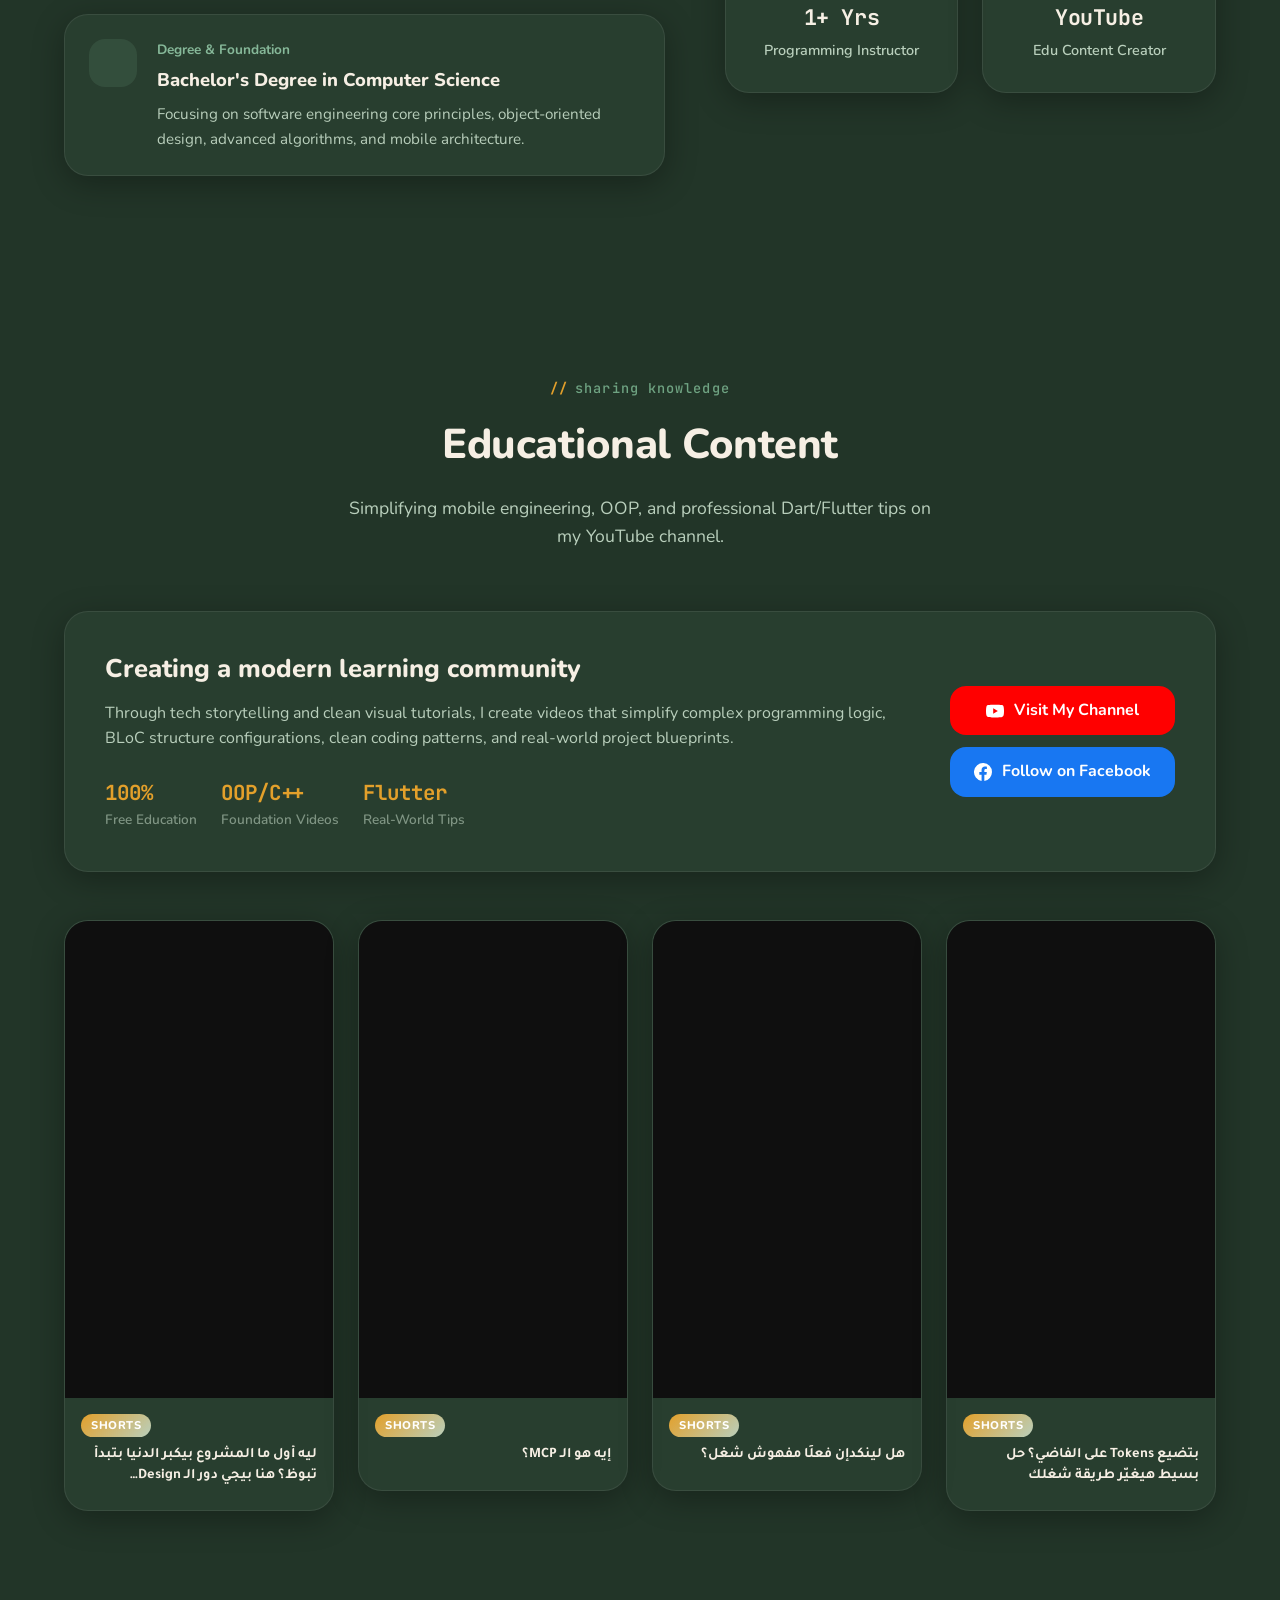
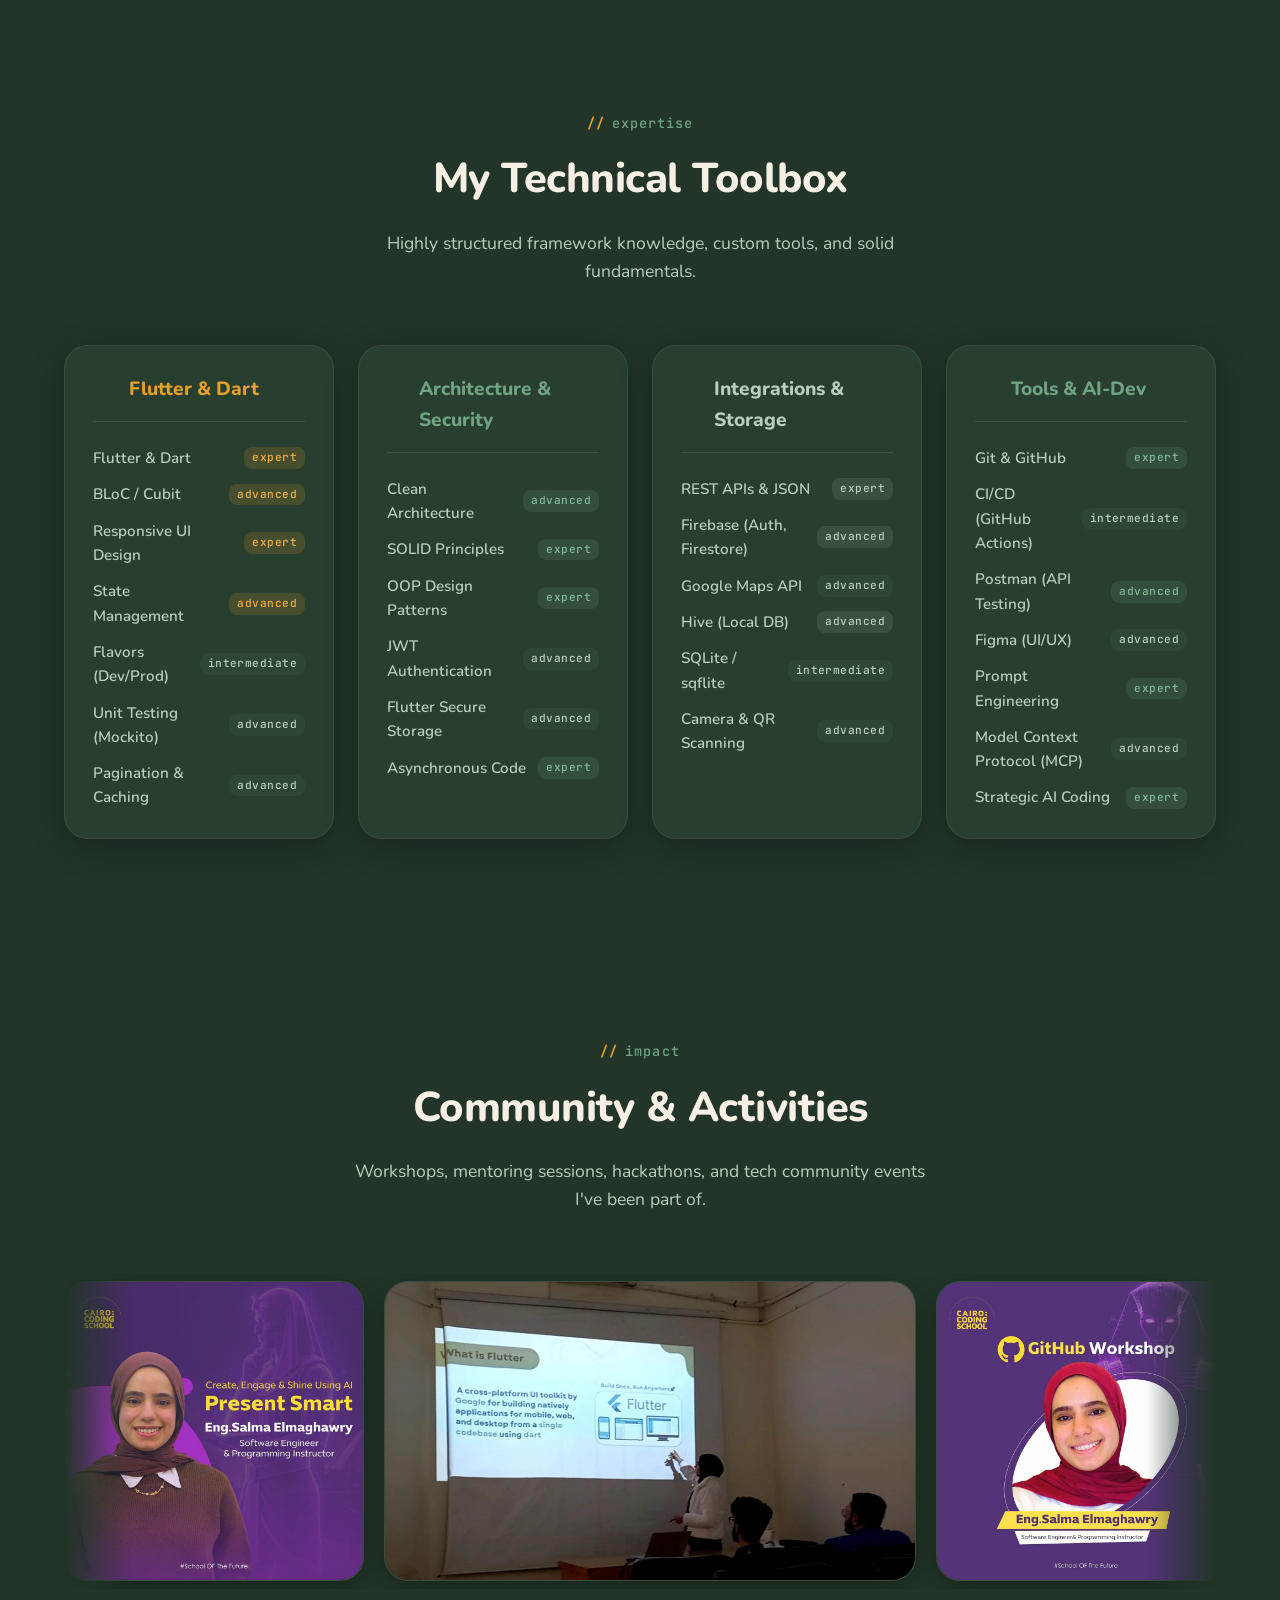
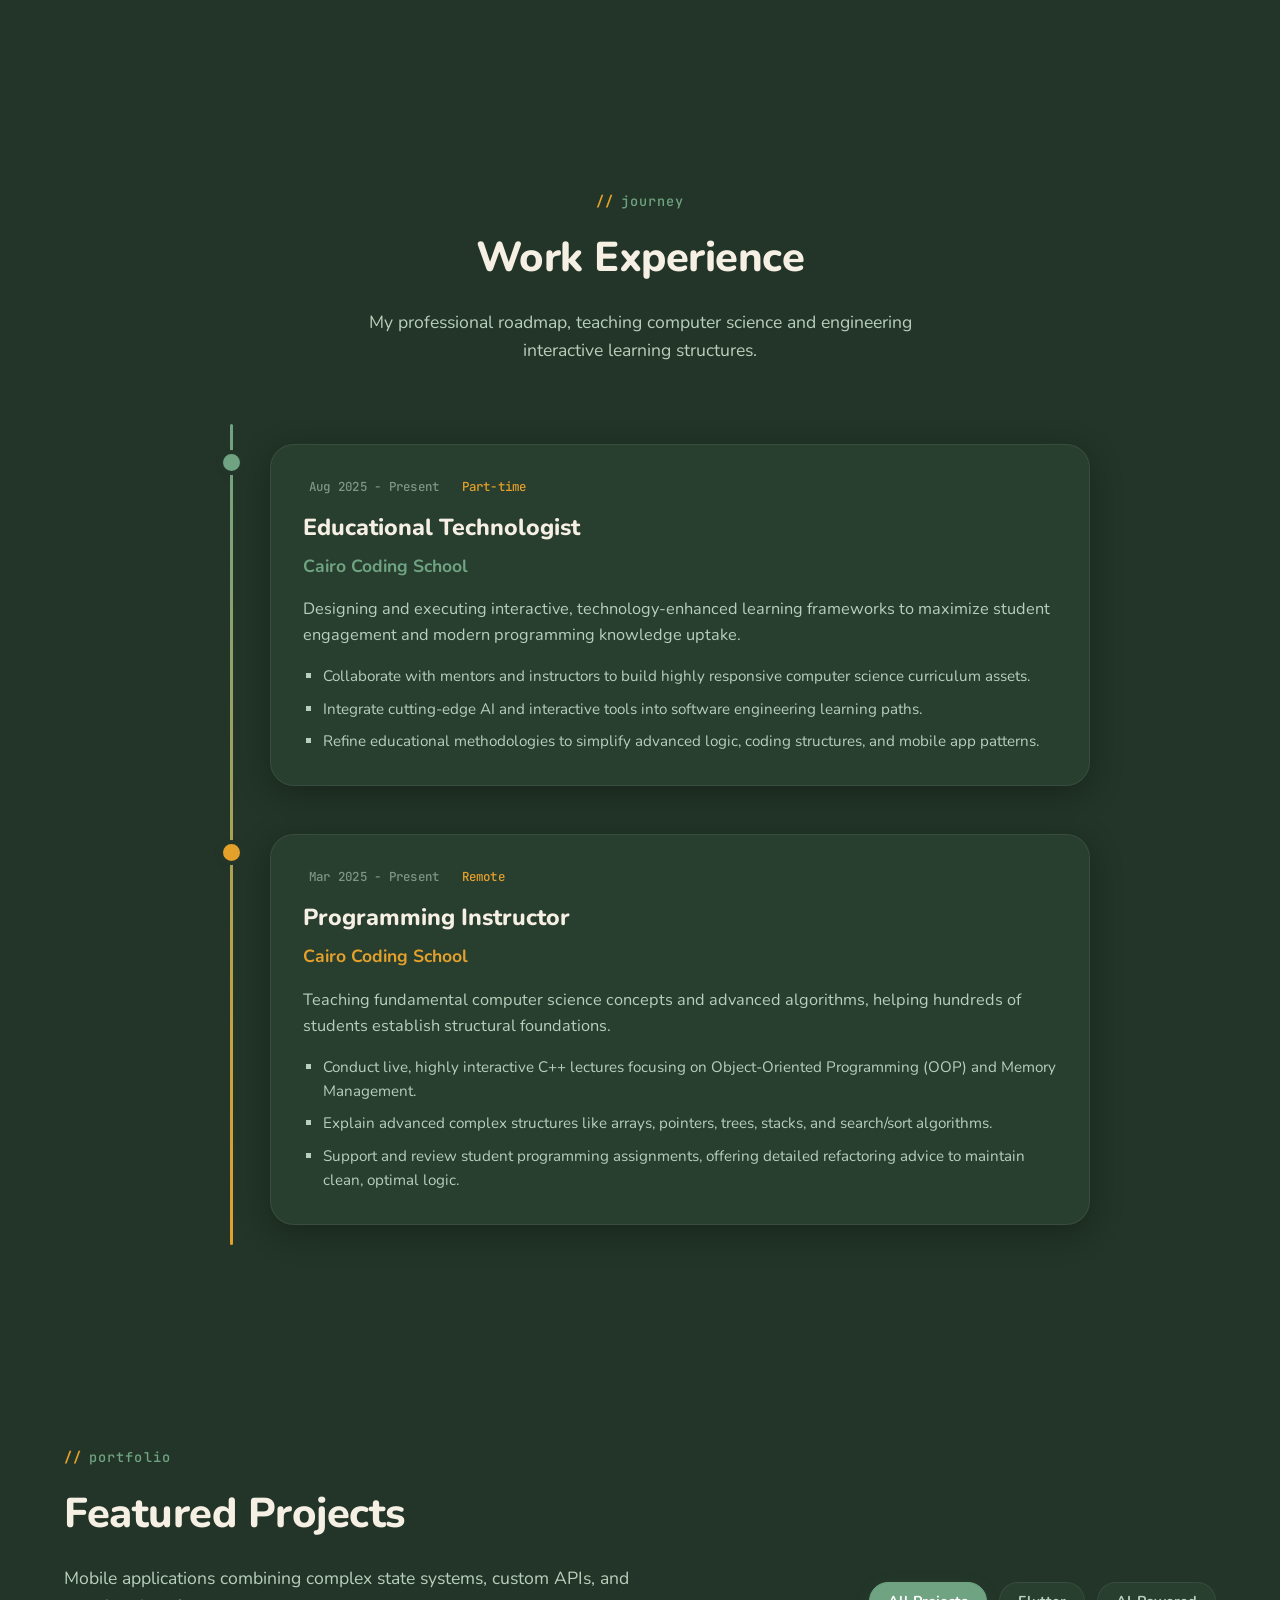
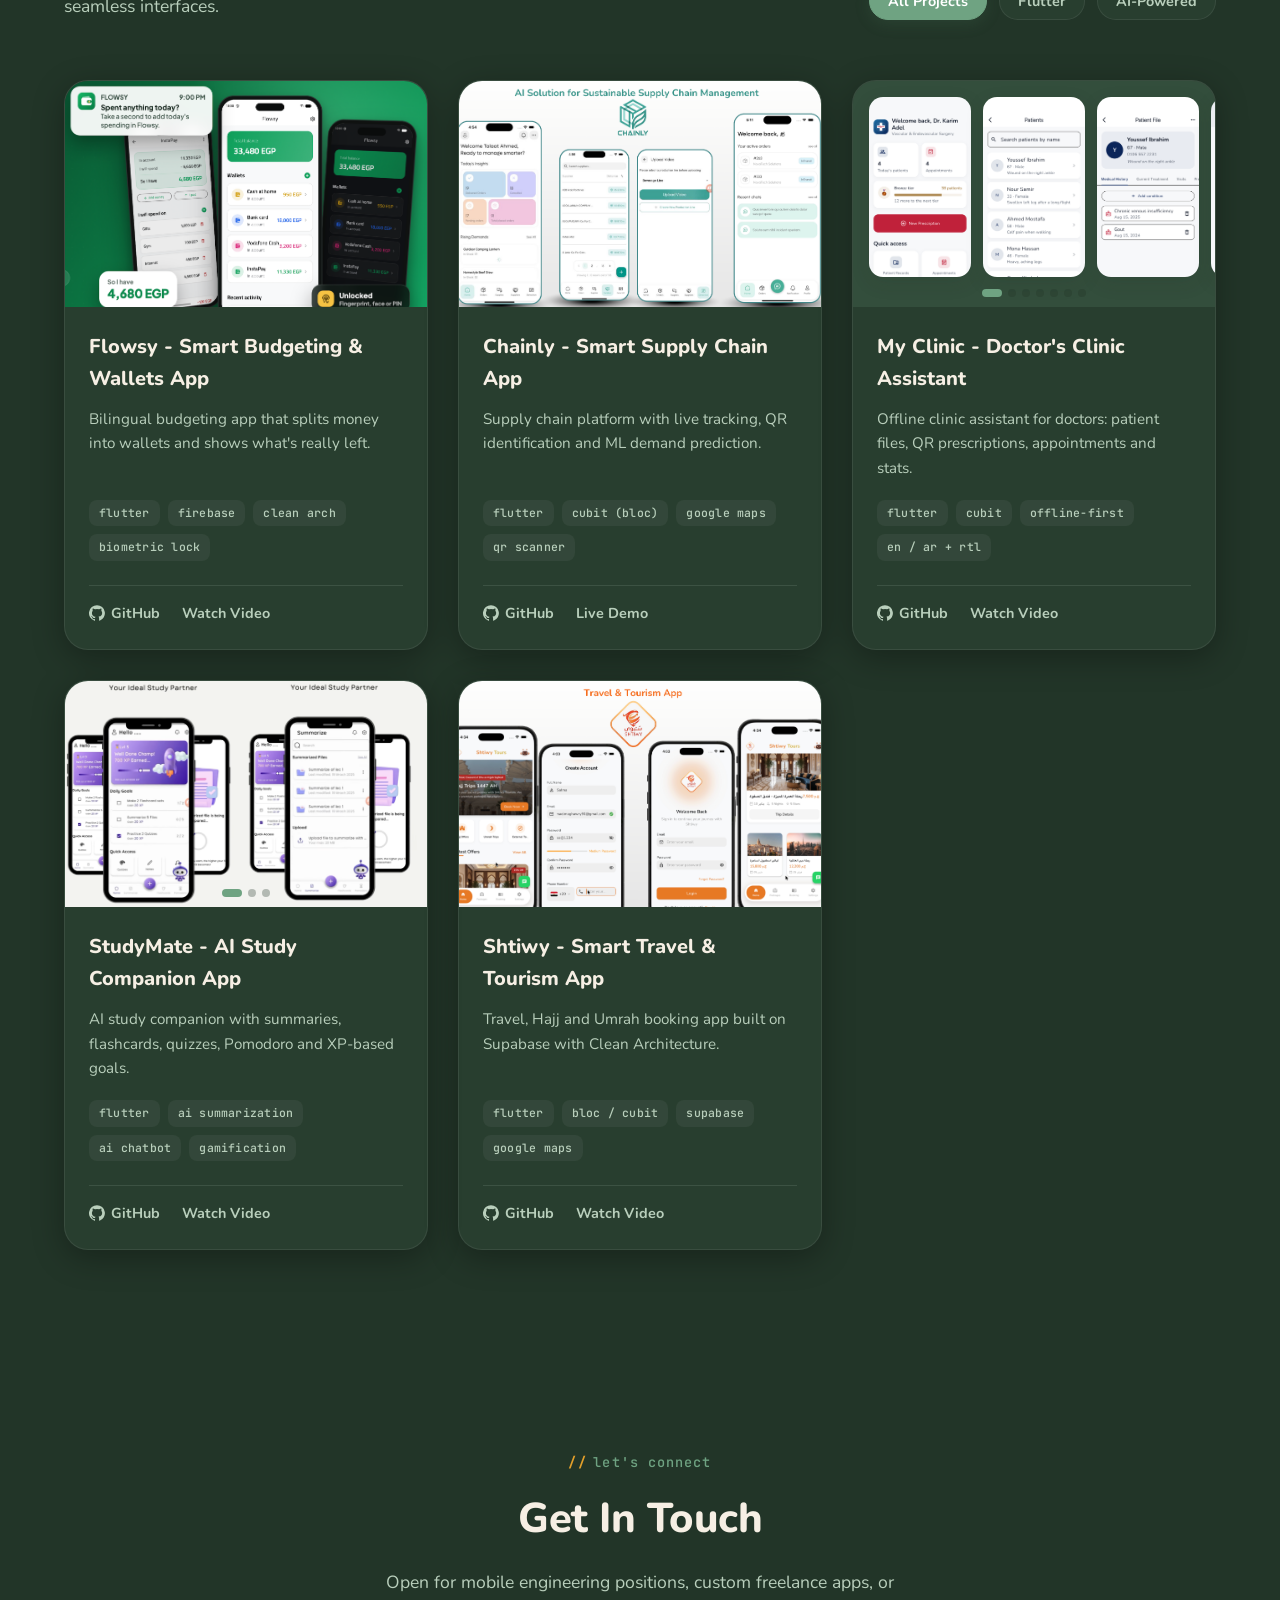
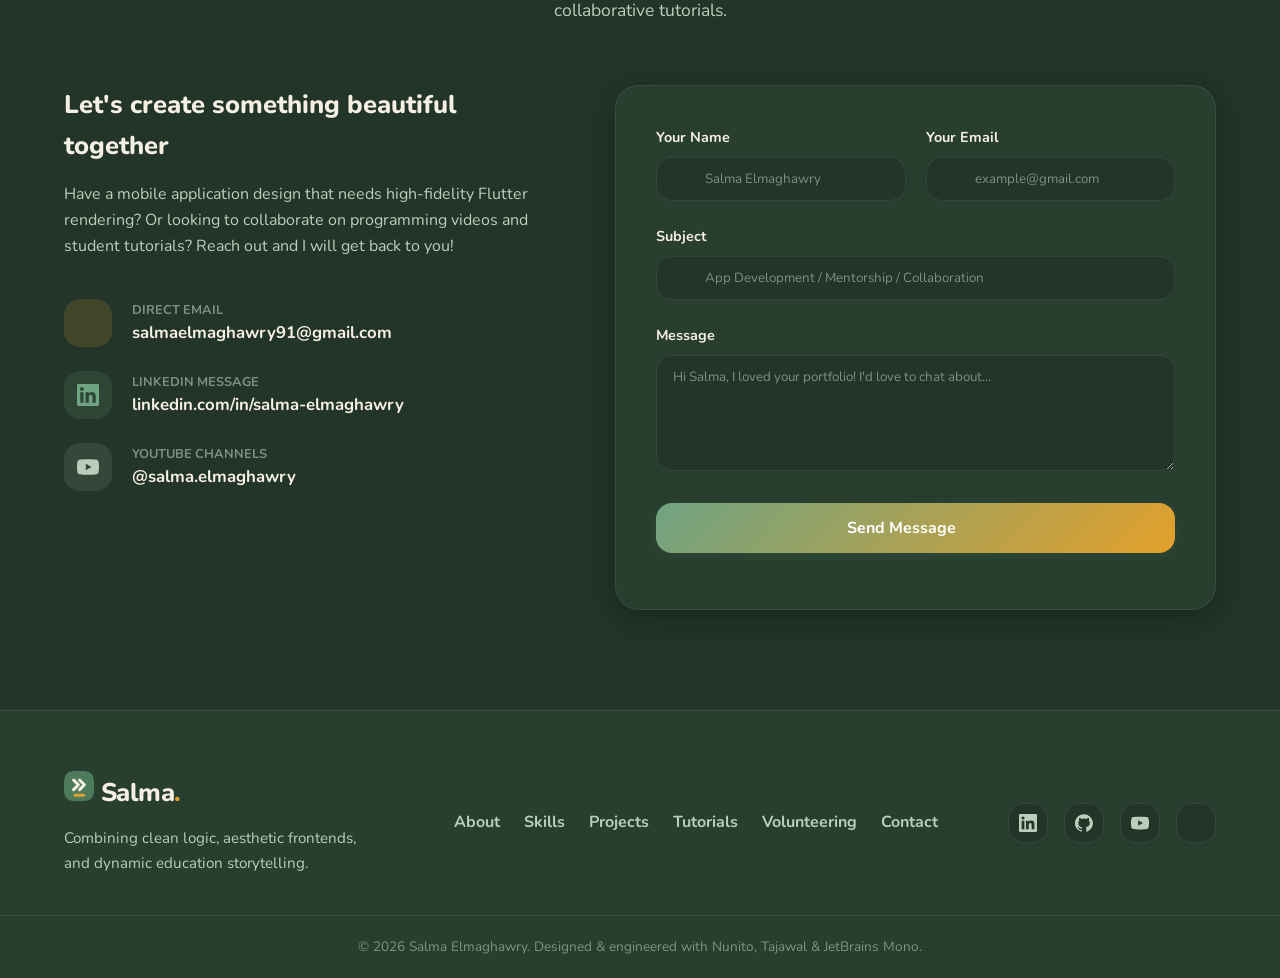
==== commit 39d725fd: "Implement dark mode as default, remove theme toggle, and enhance YouTube integration with Facebook l" ====
--- a/index.html
+++ b/index.html
@@ -56,7 +56,7 @@
     <link rel="stylesheet" href="styles.css">
 </head>
 
-<body class="light-mode">
+<body class="dark-mode">
 
     <!-- Ambient Background Blobs -->
     <div class="blob-container">
@@ -92,12 +92,6 @@
                 <!-- Language Toggle -->
                 <button class="lang-toggle" id="lang-toggle" aria-label="Switch language">
                     <span class="lang-toggle-code" id="lang-toggle-code">AR</span>
-                </button>
-
-                <!-- Theme Toggle Switch -->
-                <button class="theme-toggle" id="theme-toggle" aria-label="Toggle theme">
-                    <i data-lucide="sun" class="sun-icon"></i>
-                    <i data-lucide="moon" class="moon-icon"></i>
                 </button>
 
                 <a href="#contact" class="btn-talk" data-i18n="nav.talk">Let's Talk</a>
@@ -281,10 +275,16 @@
                             </div>
                         </div>
                     </div>
-                    <a href="https://www.youtube.com/@salma.elmaghawry" target="_blank" class="btn btn-yt">
-                        <i data-brand="youtube"></i>
-                        <span data-i18n="yt.btn">Visit My Channel</span>
-                    </a>
+                    <div class="yt-actions">
+                        <a href="https://www.youtube.com/@salma.elmaghawry" target="_blank" class="btn btn-yt">
+                            <i data-brand="youtube"></i>
+                            <span data-i18n="yt.btn">Visit My Channel</span>
+                        </a>
+                        <a href="https://www.facebook.com/salmaelmaghawryy/" target="_blank" class="btn btn-yt btn-fb">
+                            <i data-brand="facebook"></i>
+                            <span data-i18n="yt.btn_fb">Follow on Facebook</span>
+                        </a>
+                    </div>
                 </div>
 
                 <!-- Auto-playing Shorts row (muted + looping, plays when scrolled into view) -->
@@ -840,6 +840,7 @@
             <div class="video-modal-title" id="video-modal-title" dir="auto"></div>
             <div class="video-iframe-wrapper">
                 <iframe id="video-modal-iframe" src="" title="YouTube Shorts" frameborder="0"
+                    referrerpolicy="strict-origin-when-cross-origin"
                     allow="accelerometer; autoplay; clipboard-write; encrypted-media; gyroscope; picture-in-picture; web-share"
                     allowfullscreen loading="lazy">
                 </iframe>
--- a/styles.css
+++ b/styles.css
@@ -38,35 +38,6 @@
     --brand-oat: #F6EFE4;
     --brand-clay: #E8D5B7;
     --brand-paper: #FCF9F3;
-}
-
-/* --- LIGHT MODE COLORS (oat background, sage + cocoa accents) --- */
-body.light-mode {
-    --bg-primary: #F6EFE4;          /* oat - primary light background */
-    --bg-secondary: #FCF9F3;        /* paper - raised surface on oat */
-    --bg-card: rgba(252, 249, 243, 0.68); /* paper glass card */
-
-    --accent-mint: #4C7A5B;         /* sage - primary brand green */
-    --accent-mint-hover: #3D6249;
-    --accent-mint-light: rgba(76, 122, 91, 0.14);
-
-    --accent-pink: #6E4A32;         /* cocoa - emphasis colour on light */
-    --accent-pink-hover: #5A3C28;
-    --accent-pink-light: rgba(110, 74, 50, 0.14);
-
-    --accent-lavender: #223528;     /* ink used as neutral third tone - no 4th hue */
-    --accent-lavender-light: rgba(34, 53, 40, 0.07);
-
-    --accent-honey: #E3A02B;        /* signature accent - dark surfaces only, used sparingly */
-    --alert: #B4453A;
-
-    --text-primary: #223528;        /* ink */
-    --text-secondary: #626D60;      /* muted ink */
-    --text-muted: #8C9286;
-
-    --border-color: rgba(76, 122, 91, 0.10);
-    --glass-border: rgba(255, 255, 255, 0.5);
-    --glass-shadow: 0 8px 32px 0 rgba(110, 74, 50, 0.07);
 }
 
 /* --- DARK MODE COLORS (ink background, glowing sage + honey accent) --- */
@@ -364,38 +335,6 @@
 
 body.dark-mode .lang-toggle:hover {
     color: var(--accent-honey);
-}
-
-/* --- SUN/MOON THEME TOGGLER --- */
-.theme-toggle {
-    width: 44px;
-    height: 44px;
-    border-radius: var(--border-radius-md);
-    background-color: var(--bg-card);
-    border: 1px solid var(--glass-border);
-    display: flex;
-    align-items: center;
-    justify-content: center;
-    box-shadow: var(--shadow-sm);
-    color: var(--text-primary);
-}
-
-.theme-toggle:hover {
-    background-color: var(--bg-primary);
-    transform: scale(1.05);
-    color: var(--accent-mint);
-}
-
-.theme-toggle .moon-icon {
-    display: none;
-}
-
-body.dark-mode .theme-toggle .sun-icon {
-    display: none;
-}
-
-body.dark-mode .theme-toggle .moon-icon {
-    display: block;
 }
 
 .btn-talk {
@@ -2918,8 +2857,23 @@
     margin-bottom: 0;
 }
 
+.yt-actions {
+    display: flex;
+    flex-direction: column;
+    gap: 12px;
+    flex-shrink: 0;
+}
+
 .yt-banner .btn-yt {
-    flex-shrink: 0;
+    justify-content: center;
+}
+
+.btn-fb {
+    background-color: #1877F2;
+}
+
+.btn-fb:hover {
+    background-color: #0F63D6;
 }
 
 /* Row of vertical Shorts players */
@@ -2978,6 +2932,30 @@
     inset: 0;
     background: radial-gradient(circle at center, rgba(0,0,0,0.05), rgba(0,0,0,0.45));
     z-index: 1;
+}
+
+/* Local-file fallback: thumbnail with a play button that opens YouTube */
+.short-frame.is-link {
+    cursor: pointer;
+}
+
+.short-frame.is-link::before {
+    content: '';
+    position: absolute;
+    top: 50%;
+    left: 50%;
+    width: 64px;
+    height: 64px;
+    transform: translate(-50%, -50%);
+    border-radius: 50%;
+    background: rgba(255, 0, 0, 0.9) url("data:image/svg+xml,%3Csvg xmlns='http://www.w3.org/2000/svg' viewBox='0 0 24 24' fill='white'%3E%3Cpath d='M8 5v14l11-7z'/%3E%3C/svg%3E") center / 30px no-repeat;
+    box-shadow: 0 6px 20px rgba(0, 0, 0, 0.4);
+    z-index: 2;
+    transition: transform 0.25s ease;
+}
+
+.short-frame.is-link:hover::before {
+    transform: translate(-50%, -50%) scale(1.1);
 }
 
 .short-caption {
@@ -3034,9 +3012,9 @@
         flex-direction: column;
         align-items: flex-start;
     }
+    .yt-actions,
     .yt-banner .btn-yt {
         width: 100%;
-        justify-content: center;
     }
 }
 
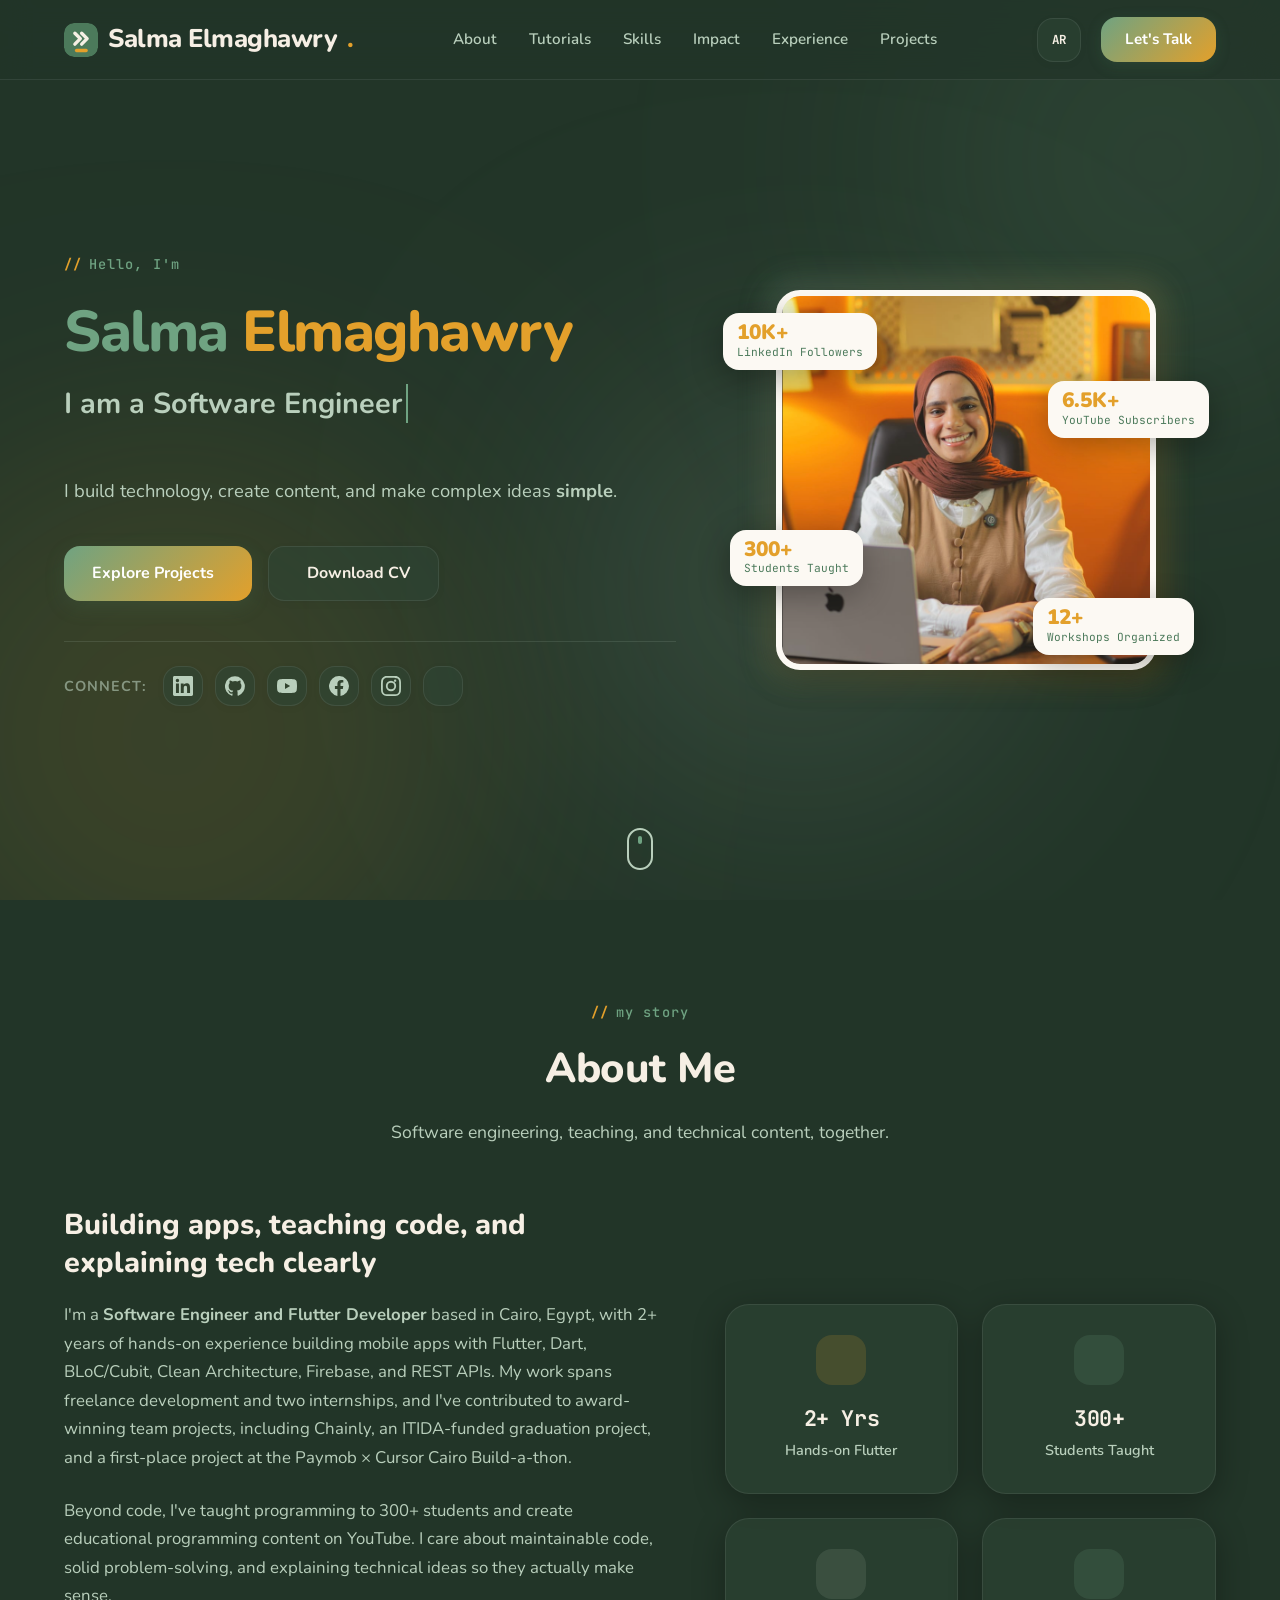
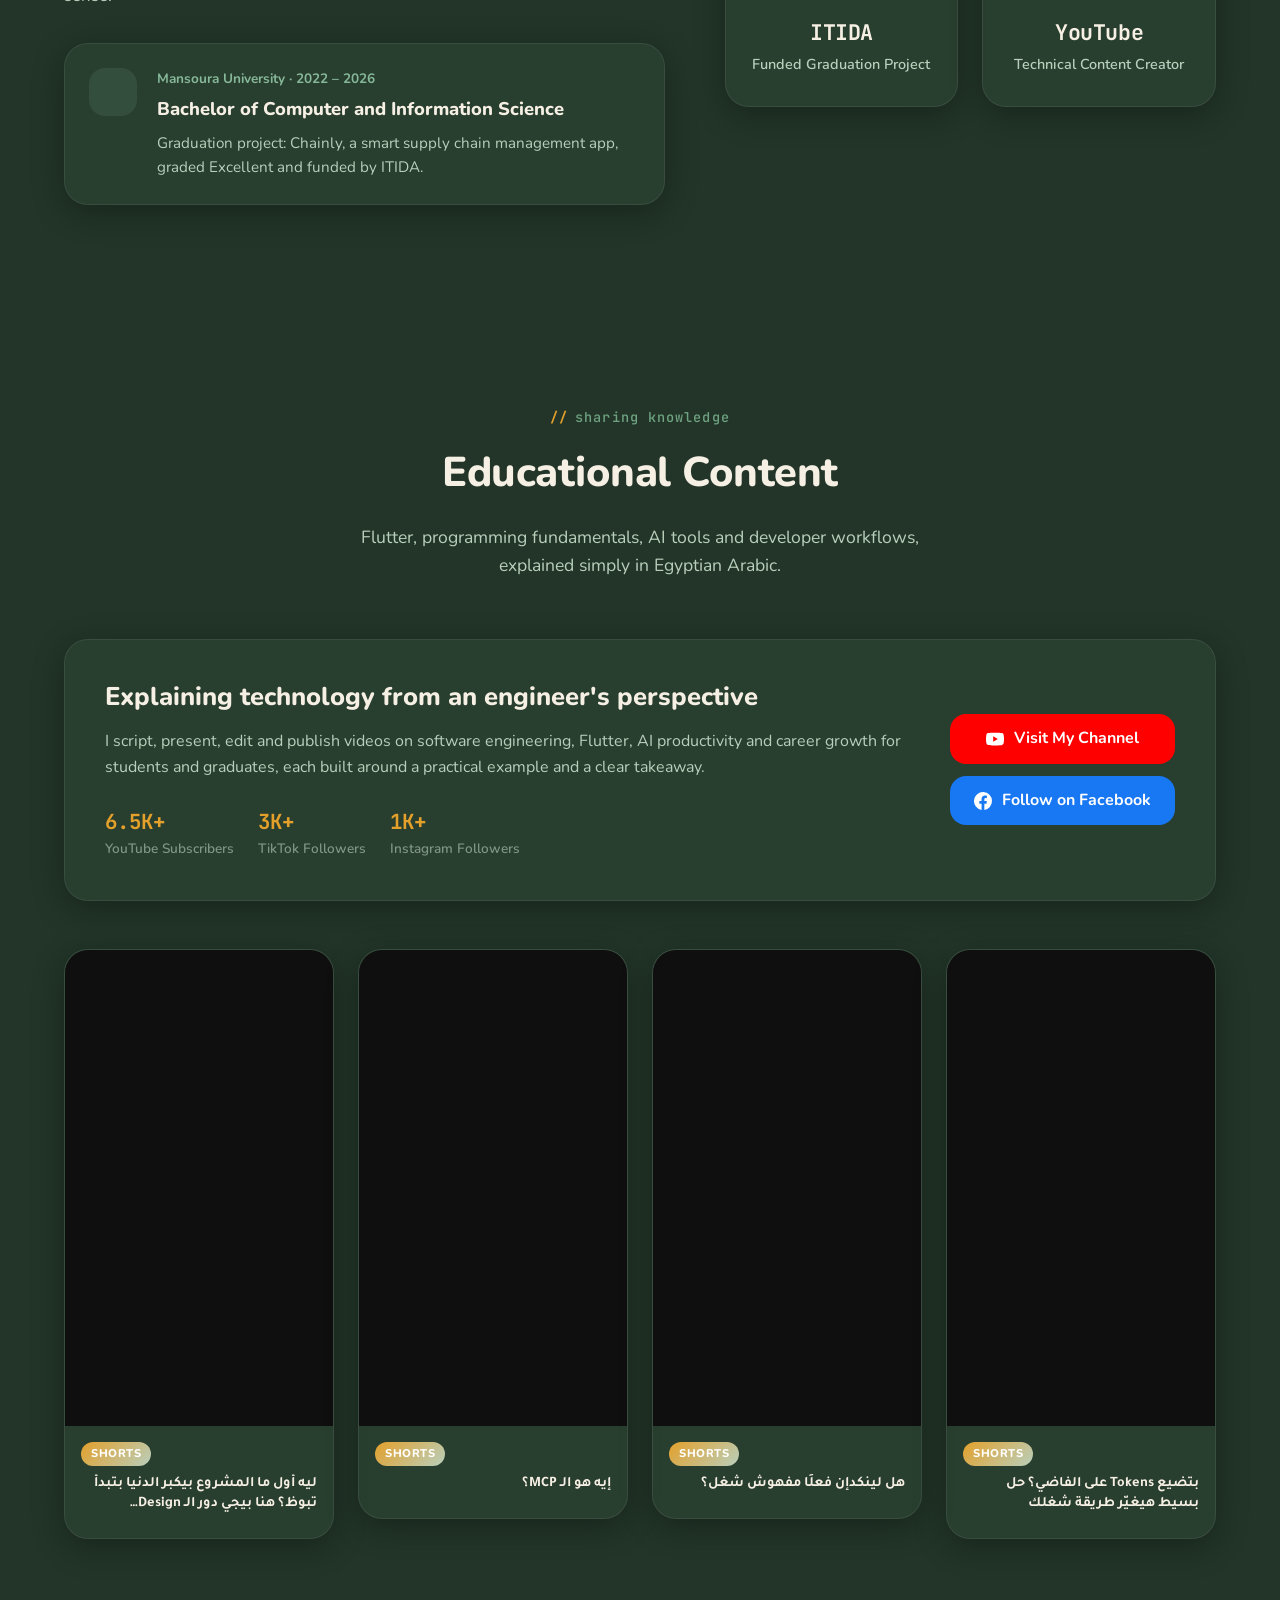
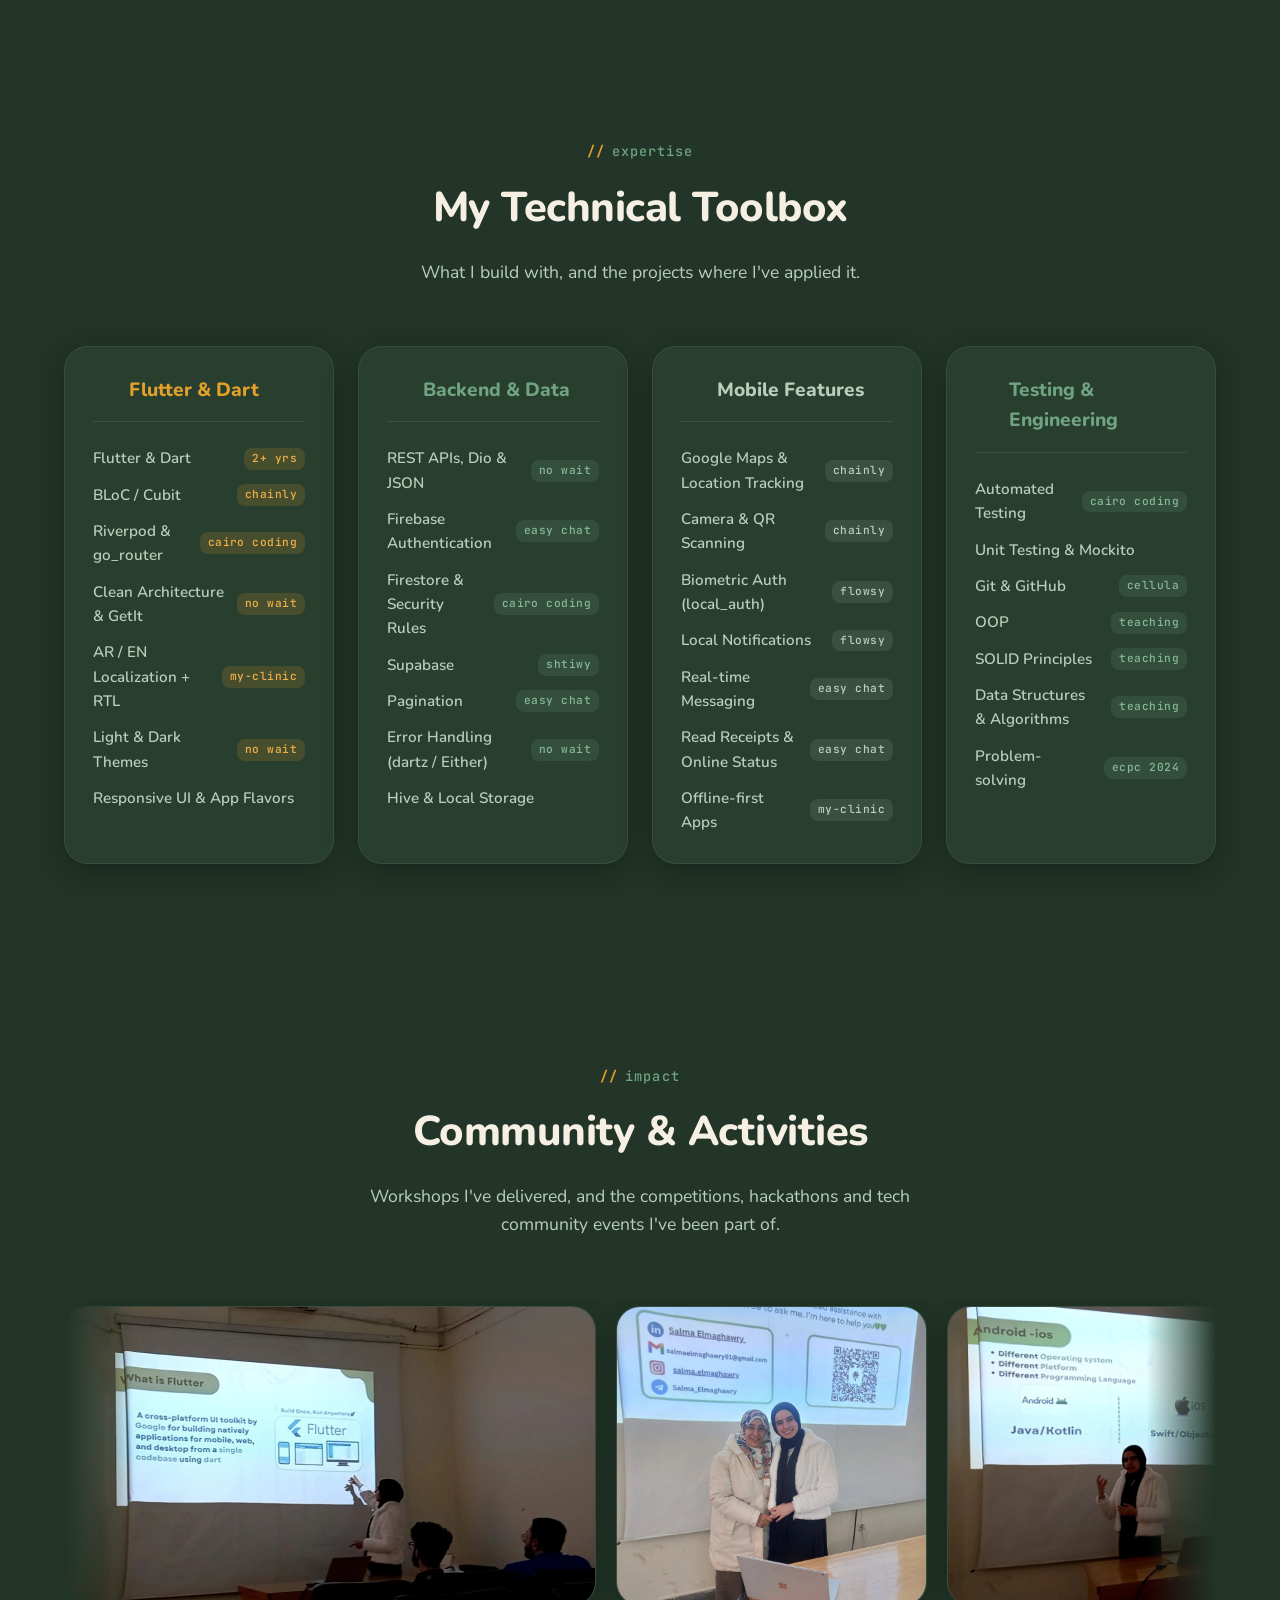
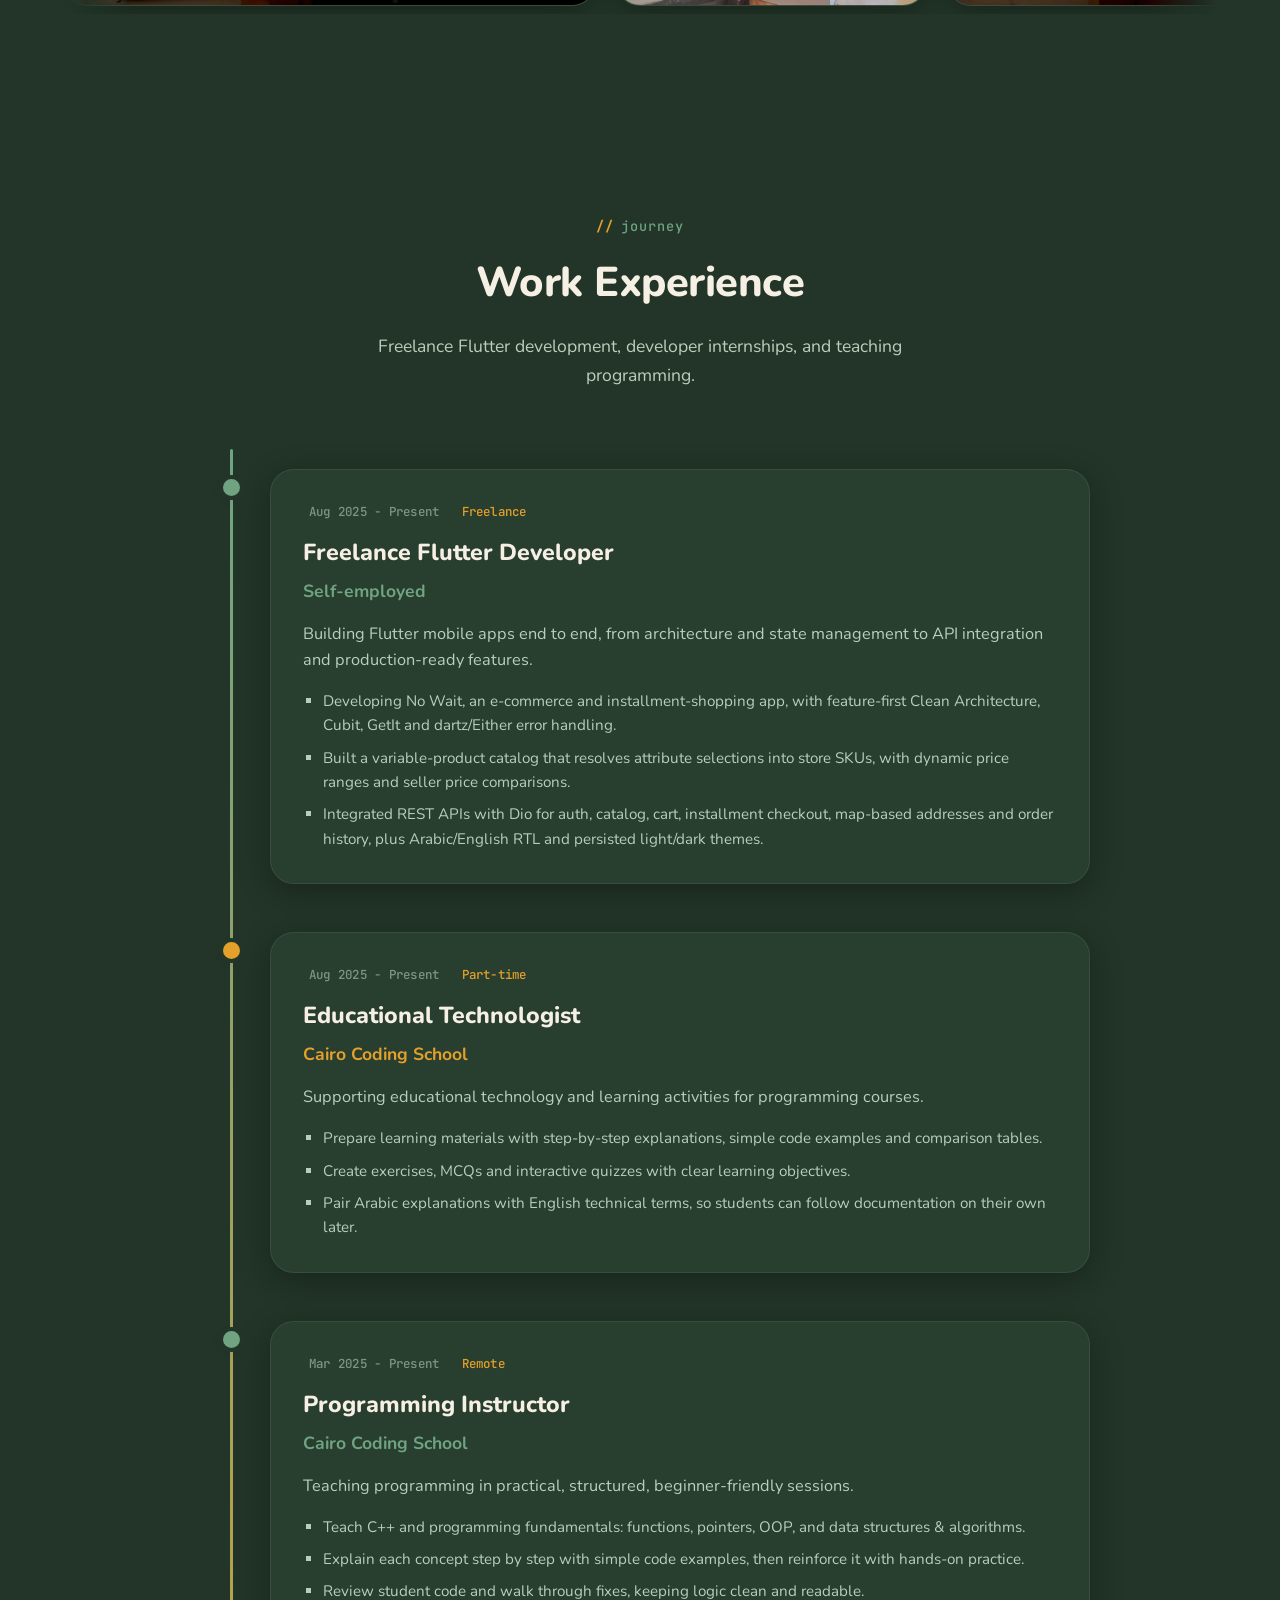
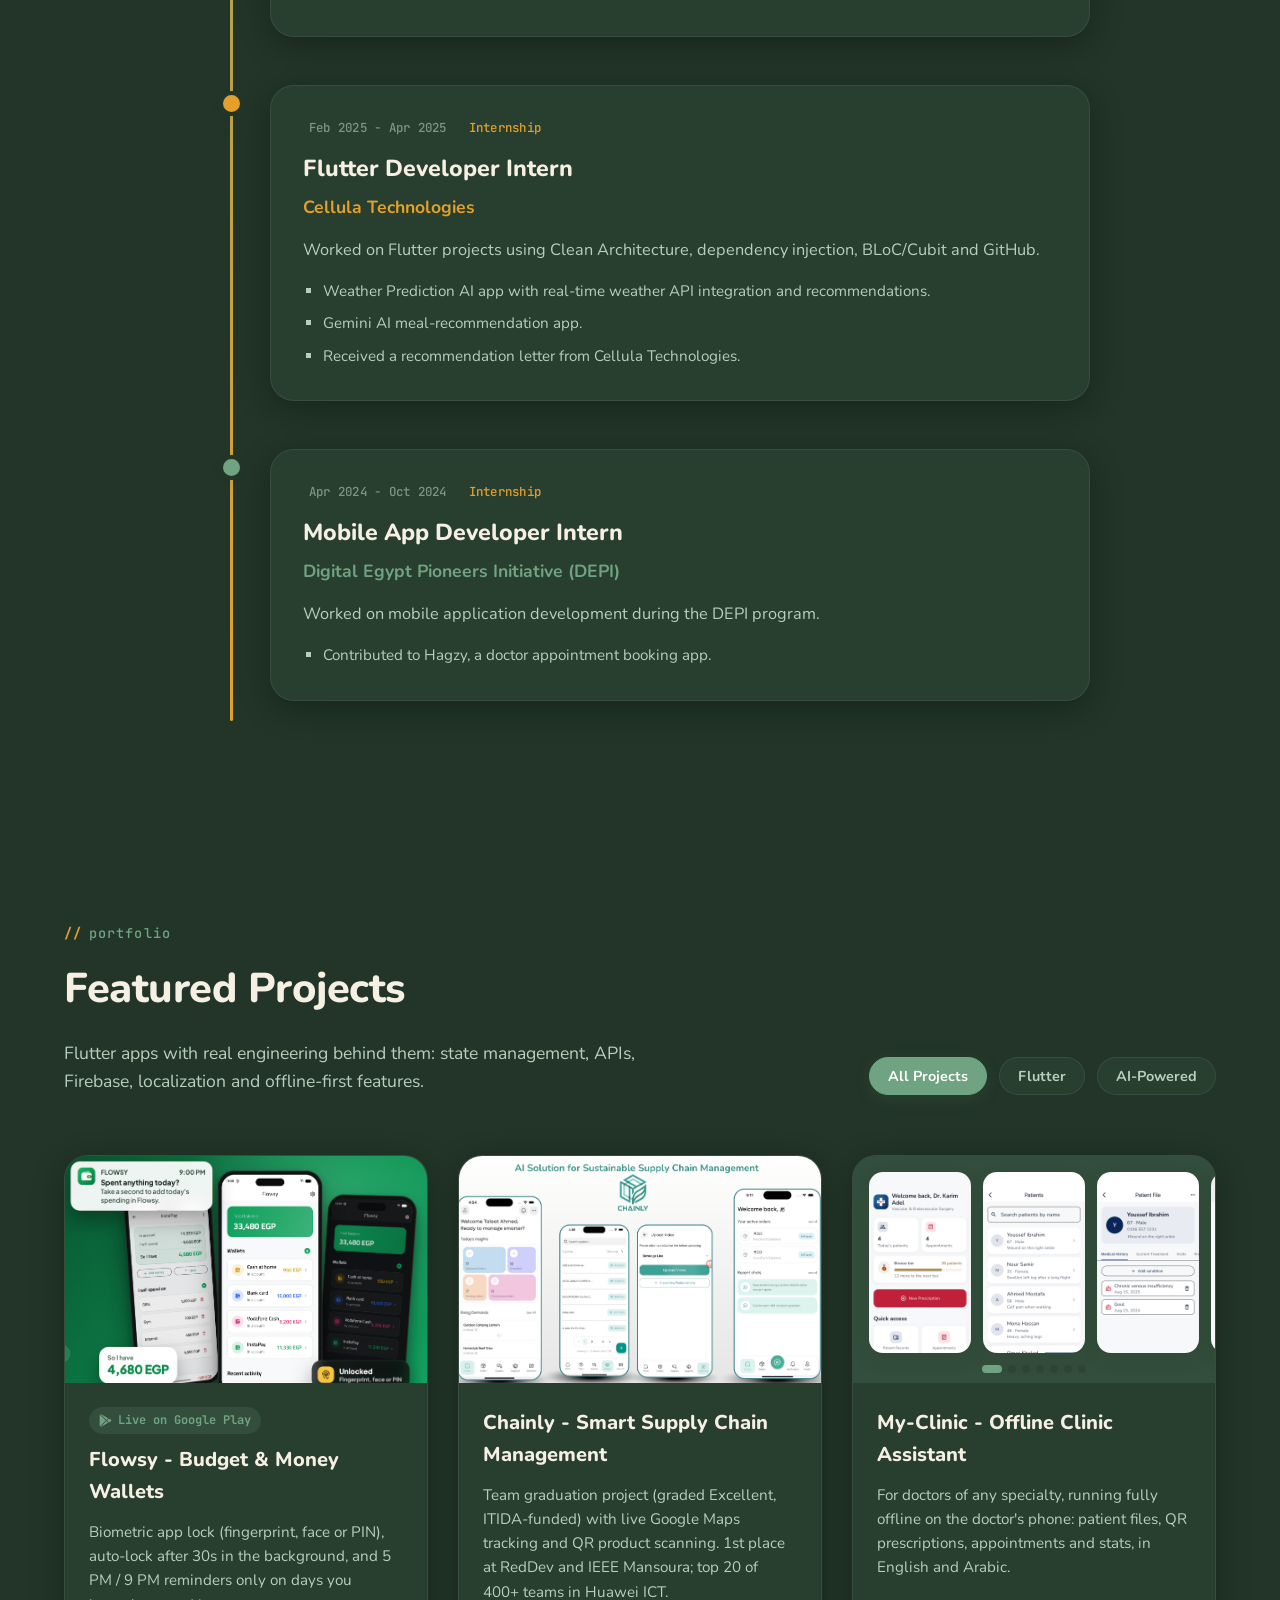
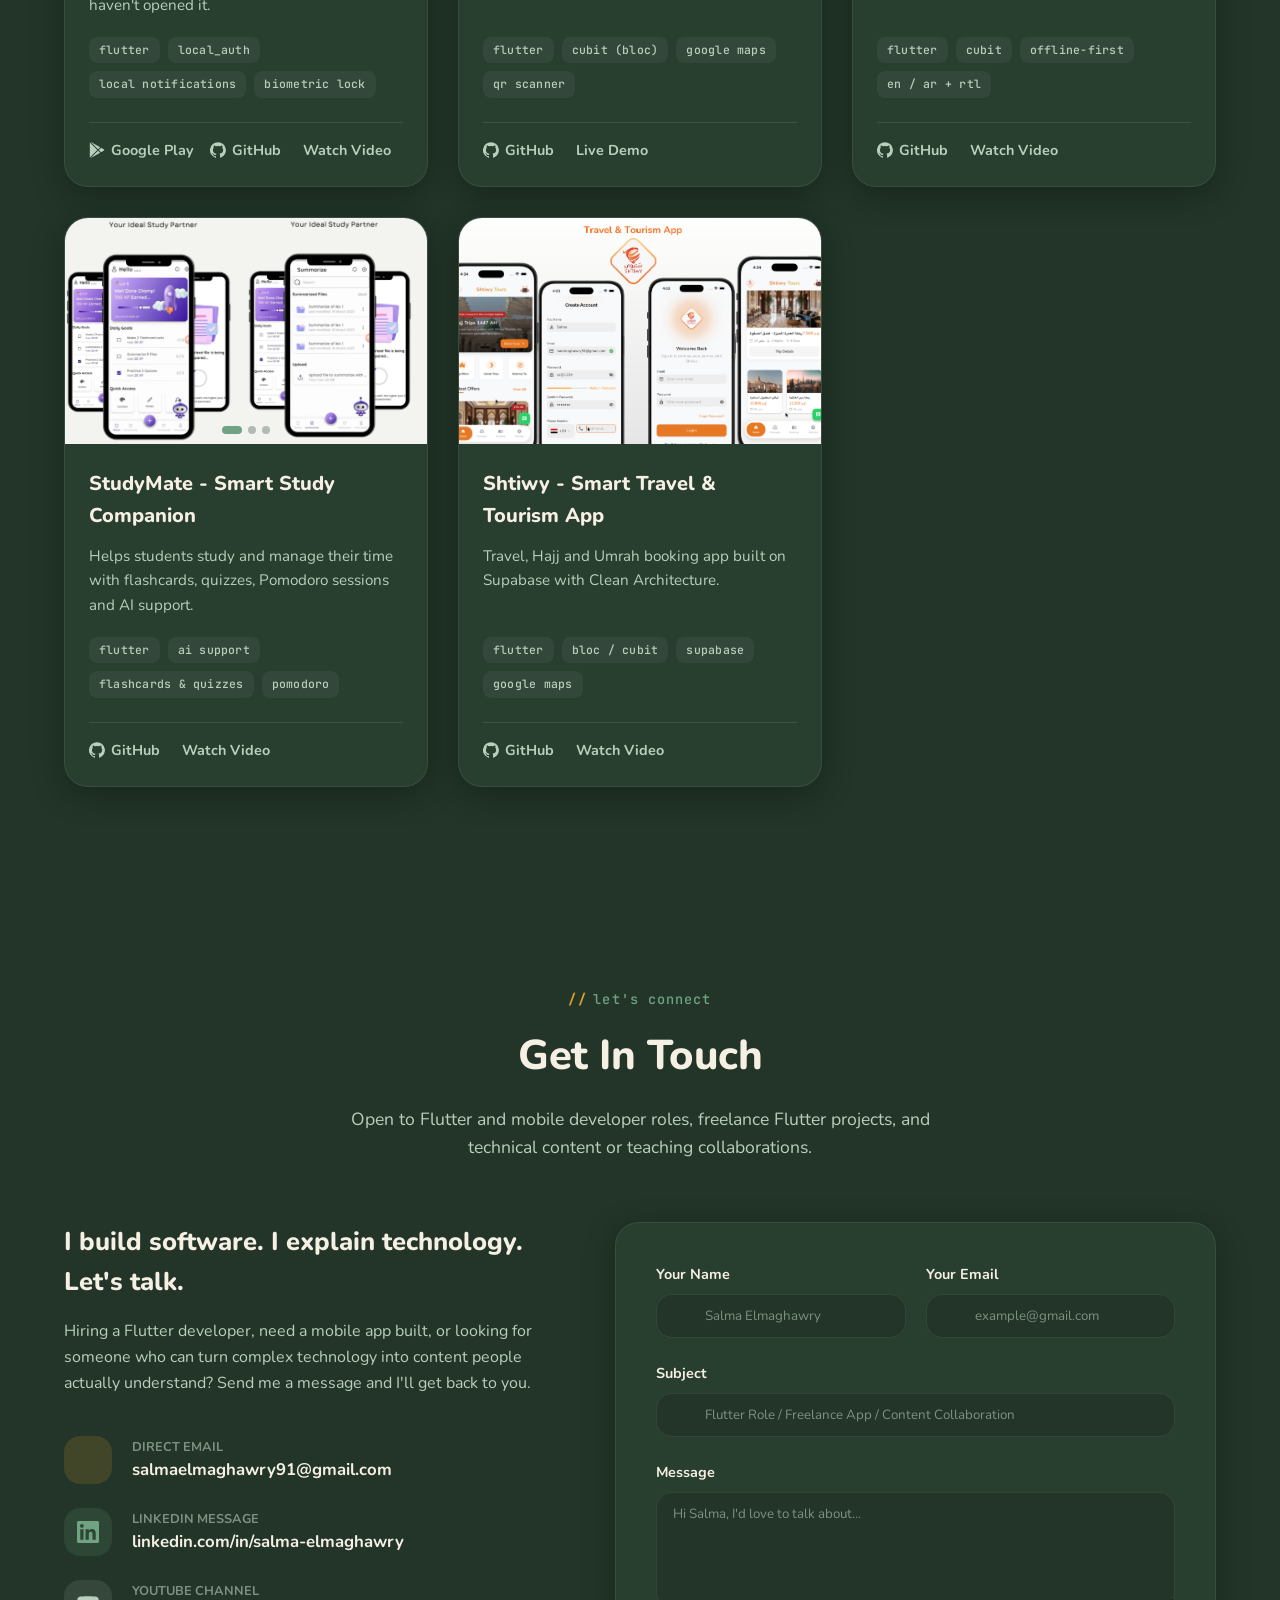
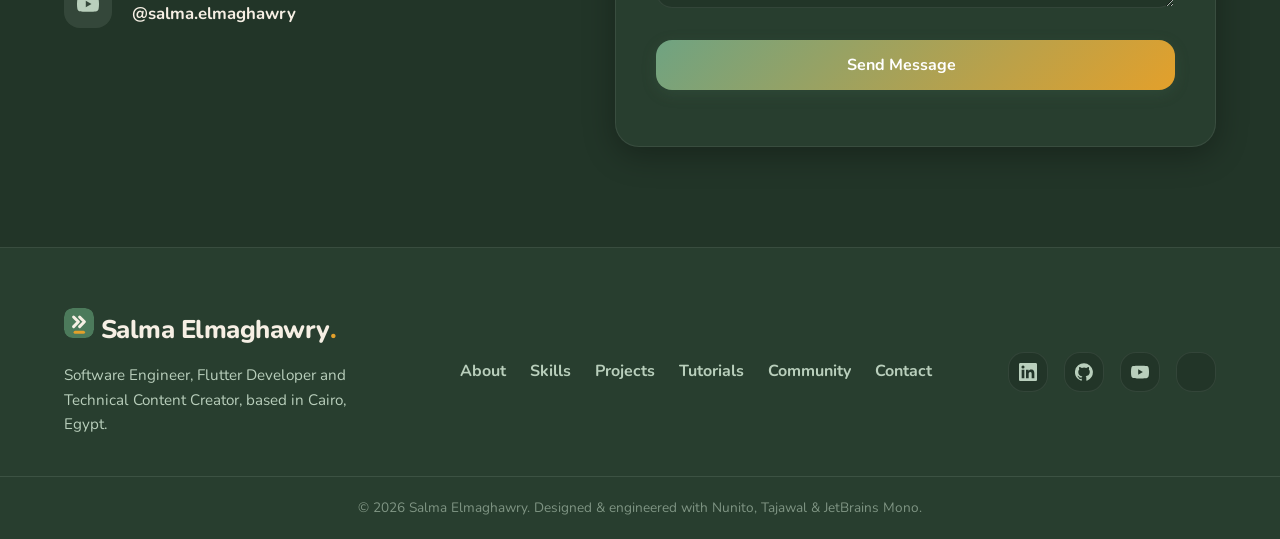
==== commit 9ef59470: "update" ====
--- a/index.html
+++ b/index.html
@@ -17,28 +17,28 @@
 
     <meta charset="UTF-8">
     <meta name="viewport" content="width=device-width, initial-scale=1.0">
-    <title>Salma Elmaghawry | Software Engineer & Flutter Developer</title>
+    <title>Salma Elmaghawry | Flutter Developer & Technical Content Creator</title>
 
     <!-- SEO Meta Tags -->
     <meta name="description"
-        content="Portfolio of Salma Elmaghawry, a Software Engineer & Flutter Developer specialized in modern mobile applications, Clean Architecture, and tech education.">
+        content="Salma Elmaghawry, Software Engineer and Flutter Developer in Cairo, Egypt. Flutter apps built with Clean Architecture, BLoC/Cubit, Firebase and REST APIs, plus programming teaching and technical content.">
     <meta name="keywords"
-        content="Salma Elmaghawry, Flutter Developer, Software Engineer, Mobile Apps, Dart, Clean Architecture, BLoC, Cubit, Cairo Coding School">
+        content="Salma Elmaghawry, Flutter Developer, Software Engineer, Mobile App Developer, Dart, Clean Architecture, BLoC, Cubit, Riverpod, Firebase, Technical Content Creator, Programming Instructor, Cairo Coding School">
     <meta name="author" content="Salma Elmaghawry">
 
     <!-- Open Graph / Facebook -->
     <meta property="og:type" content="website">
-    <meta property="og:title" content="Salma Elmaghawry | Software Engineer & Flutter Developer">
+    <meta property="og:title" content="Salma Elmaghawry | Flutter Developer & Technical Content Creator">
     <meta property="og:description"
-        content="Portfolio of Salma Elmaghawry, featuring Flutter apps, AI-powered projects, and tech educational content.">
+        content="I build technology, create content, and make complex ideas simple. Flutter apps, programming teaching, and tech content by Salma Elmaghawry.">
     <meta property="og:image"
         content="https://raw.githubusercontent.com/salma-elmaghawry/salma-elmaghawry/main/og-image.png">
 
     <!-- Twitter -->
     <meta property="twitter:card" content="summary_large_image">
-    <meta property="twitter:title" content="Salma Elmaghawry | Software Engineer & Flutter Developer">
+    <meta property="twitter:title" content="Salma Elmaghawry | Flutter Developer & Technical Content Creator">
     <meta property="twitter:description"
-        content="Portfolio of Salma Elmaghawry, featuring Flutter apps, AI-powered projects, and tech educational content.">
+        content="I build technology, create content, and make complex ideas simple. Flutter apps, programming teaching, and tech content by Salma Elmaghawry.">
 
     <!-- Favicon (brand mark: the prompt - terminal cursor + fast-forward, sage container) -->
     <link rel="icon" type="image/png" sizes="32x32" href="assets/brand/favicon-32.png">
@@ -75,7 +75,7 @@
                     <path d="M52,30 L68,46 L52,62" fill="none" stroke="#F6EFE4" stroke-width="10" stroke-linecap="round" stroke-linejoin="round" />
                     <rect x="32" y="76" width="38" height="10" rx="5" fill="#E3A02B" />
                 </svg>
-                Salma<span class="logo-dot">.</span>
+                Salma Elmaghawry<span class="logo-dot">.</span>
             </a>
 
             <nav class="nav-menu" id="nav-menu">
@@ -111,18 +111,16 @@
         <section class="hero-section" id="hero">
             <div class="hero-container">
                 <div class="hero-content">
-                    <div class="hero-tag" data-i18n="hero.tag">welcome to my digital space</div>
+                    <div class="hero-tag" data-i18n="hero.tag">Hello, I'm</div>
                     <h1 class="hero-title">
-                        <span data-i18n="hero.greeting">Hi, I'm</span> <span class="highlight-mint">Salma</span>
+                        <span class="highlight-mint">Salma</span>
                         <span class="highlight-pink">Elmaghawry</span>
                     </h1>
                     <h2 class="hero-subtitle">
-                        <span data-i18n="hero.subtitle_prefix">I am a</span> <span class="typing-text">Software Engineer &amp; Flutter Developer</span>
+                        <span data-i18n="hero.subtitle_prefix">I am a</span> <span class="typing-text">Software Engineer</span>
                     </h2>
                     <p class="hero-desc" data-i18n="hero.desc">
-                        Building gorgeous, high-performance mobile applications and sharing knowledge to empower the
-                        next generation of tech creators. I blend clean architecture with creative storytelling to build
-                        impactful digital experiences.
+                        I build technology, create content, and make complex ideas <strong>simple</strong>.
                     </p>
                     <div class="hero-ctas">
                         <a href="#projects" class="btn btn-primary">
@@ -163,9 +161,23 @@
                             <!-- Real profile photo -->
                             <img src="assets/profile_pc.png" alt="Salma Elmaghawry - Flutter Developer"
                                 class="profile-photo">
-                            <div class="floating-tech flutter-icon"><i data-lucide="smartphone"></i></div>
-                            <div class="floating-tech code-icon"><i data-lucide="code-2"></i></div>
-                            <div class="floating-tech heart-icon">💖</div>
+                        </div>
+                        <!-- Impact numbers floating around the photo -->
+                        <div class="floating-stat linkedin-stat">
+                            <span class="floating-stat-number">10K+</span>
+                            <span class="floating-stat-label" data-i18n="hero.stat_linkedin">LinkedIn Followers</span>
+                        </div>
+                        <div class="floating-stat youtube-stat">
+                            <span class="floating-stat-number">6.5K+</span>
+                            <span class="floating-stat-label" data-i18n="hero.stat_youtube">YouTube Subscribers</span>
+                        </div>
+                        <div class="floating-stat students-stat">
+                            <span class="floating-stat-number">300+</span>
+                            <span class="floating-stat-label" data-i18n="hero.stat_students">Students Taught</span>
+                        </div>
+                        <div class="floating-stat workshops-stat">
+                            <span class="floating-stat-number">12+</span>
+                            <span class="floating-stat-label" data-i18n="hero.stat_workshops">Workshops Organized</span>
                         </div>
                     </div>
                 </div>
@@ -186,32 +198,32 @@
                 <div class="section-header center">
                     <span class="section-tag" data-i18n="about.tag">my story</span>
                     <h2 class="section-title" data-i18n="about.title">About Me</h2>
-                    <p class="section-desc" data-i18n="about.desc">Behind the code: combining logic with creativity.</p>
+                    <p class="section-desc" data-i18n="about.desc">Software engineering, teaching, and technical content, together.</p>
                 </div>
 
                 <div class="about-grid">
                     <div class="about-text-content">
-                        <h3 class="about-title" data-i18n="about.subtitle">Crafting impactful experiences, one screen at a time</h3>
+                        <h3 class="about-title" data-i18n="about.subtitle">Building apps, teaching code, and explaining tech clearly</h3>
                         <p class="about-paragraph" data-i18n="about.p1">
-                            I am a passionate <strong>Flutter Developer and Software Engineer</strong> dedicated to
-                            building modern, user-friendly mobile applications and creating educational tech content. My
-                            background in Computer Science allows me to build applications with strong foundations in
-                            algorithms, data structures, and OOP, while keeping the user experience clean and aesthetic.
+                            I'm a <strong>Software Engineer and Flutter Developer</strong> based in Cairo, Egypt, with 2+
+                            years of hands-on experience building mobile apps with Flutter, Dart, BLoC/Cubit, Clean
+                            Architecture, Firebase, and REST APIs. My work spans freelance development and two internships,
+                            and I've contributed to award-winning team projects, including Chainly, an ITIDA-funded
+                            graduation project, and a first-place project at the Paymob × Cursor Cairo Build-a-thon.
                         </p>
                         <p class="about-paragraph" data-i18n="about.p2">
-                            My journey has been fueled by a love for combining technology, creativity, and storytelling.
-                            Whether I am writing scalable clean code using Bloc/Cubit, integrating AI into mobile
-                            applications, or lecturing C++ students, my goal is always to create robust systems and help
-                            others learn and grow in tech.
+                            Beyond code, I've taught programming to 300+ students and create educational programming
+                            content on YouTube. I care about maintainable code, solid problem-solving, and explaining
+                            technical ideas so they actually make sense.
                         </p>
 
                         <div class="education-card">
                             <div class="edu-icon"><i data-lucide="graduation-cap"></i></div>
                             <div class="edu-details">
-                                <span class="edu-time" data-i18n="about.edu_time">Degree &amp; Foundation</span>
-                                <h4 class="edu-degree" data-i18n="about.edu_degree">Bachelor's Degree in Computer Science</h4>
-                                <p class="edu-desc" data-i18n="about.edu_desc">Focusing on software engineering core principles, object-oriented
-                                    design, advanced algorithms, and mobile architecture.</p>
+                                <span class="edu-time" data-i18n="about.edu_time">Mansoura University · 2022 – 2026</span>
+                                <h4 class="edu-degree" data-i18n="about.edu_degree">Bachelor of Computer and Information Science</h4>
+                                <p class="edu-desc" data-i18n="about.edu_desc">Graduation project: Chainly, a smart supply chain
+                                    management app, graded Excellent and funded by ITIDA.</p>
                             </div>
                         </div>
                     </div>
@@ -219,23 +231,23 @@
                     <div class="about-stats-container">
                         <div class="stat-card">
                             <div class="stat-icon pink-bg"><i data-lucide="smartphone"></i></div>
-                            <h3 class="stat-number">Flutter</h3>
-                            <p class="stat-label" data-i18n="about.stat1_label">Mobile Specialist</p>
+                            <h3 class="stat-number" data-i18n="about.stat1_number">2+ Yrs</h3>
+                            <p class="stat-label" data-i18n="about.stat1_label">Hands-on Flutter</p>
                         </div>
                         <div class="stat-card">
                             <div class="stat-icon mint-bg"><i data-lucide="users"></i></div>
-                            <h3 class="stat-number" data-i18n="about.stat2_number">1.5+ Yrs</h3>
-                            <p class="stat-label" data-i18n="about.stat2_label">Programming Mentor</p>
+                            <h3 class="stat-number">300+</h3>
+                            <p class="stat-label" data-i18n="about.stat2_label">Students Taught</p>
                         </div>
                         <div class="stat-card">
-                            <div class="stat-icon lavender-bg"><i data-lucide="book-open"></i></div>
-                            <h3 class="stat-number" data-i18n="about.stat3_number">1+ Yrs</h3>
-                            <p class="stat-label" data-i18n="about.stat3_label">Programming Instructor</p>
+                            <div class="stat-icon lavender-bg"><i data-lucide="award"></i></div>
+                            <h3 class="stat-number">ITIDA</h3>
+                            <p class="stat-label" data-i18n="about.stat3_label">Funded Graduation Project</p>
                         </div>
                         <div class="stat-card">
                             <div class="stat-icon mint-bg"><i data-lucide="video"></i></div>
                             <h3 class="stat-number">YouTube</h3>
-                            <p class="stat-label" data-i18n="about.stat4_label">Edu Content Creator</p>
+                            <p class="stat-label" data-i18n="about.stat4_label">Technical Content Creator</p>
                         </div>
                     </div>
                 </div>
@@ -248,30 +260,30 @@
                 <div class="section-header center">
                     <span class="section-tag" data-i18n="yt.tag">sharing knowledge</span>
                     <h2 class="section-title" data-i18n="yt.title">Educational Content</h2>
-                    <p class="section-desc" data-i18n="yt.desc">Simplifying mobile engineering, OOP, and professional Dart/Flutter tips on
-                        my YouTube channel.</p>
+                    <p class="section-desc" data-i18n="yt.desc">Flutter, programming fundamentals, AI tools and developer workflows,
+                        explained simply in Egyptian Arabic.</p>
                 </div>
 
                 <div class="youtube-intro-card yt-banner">
                     <div class="yt-banner-text">
-                        <h3 class="yt-title" data-i18n="yt.banner_title">Creating a modern learning community</h3>
+                        <h3 class="yt-title" data-i18n="yt.banner_title">Explaining technology from an engineer's perspective</h3>
                         <p class="yt-desc" data-i18n="yt.banner_desc">
-                            Through tech storytelling and clean visual tutorials, I create videos that simplify complex
-                            programming logic, BLoC structure configurations, clean coding patterns, and real-world
-                            project blueprints.
+                            I script, present, edit and publish videos on software engineering, Flutter, AI productivity
+                            and career growth for students and graduates, each built around a practical example and a
+                            clear takeaway.
                         </p>
                         <div class="yt-stats">
                             <div class="yt-stat-item">
-                                <span class="yt-number">100%</span>
-                                <span class="yt-label" data-i18n="yt.stat1_label">Free Education</span>
+                                <span class="yt-number">6.5K+</span>
+                                <span class="yt-label" data-i18n="yt.stat1_label">YouTube Subscribers</span>
                             </div>
                             <div class="yt-stat-item">
-                                <span class="yt-number">OOP/C++</span>
-                                <span class="yt-label" data-i18n="yt.stat2_label">Foundation Videos</span>
+                                <span class="yt-number">3K+</span>
+                                <span class="yt-label" data-i18n="yt.stat2_label">TikTok Followers</span>
                             </div>
                             <div class="yt-stat-item">
-                                <span class="yt-number">Flutter</span>
-                                <span class="yt-label" data-i18n="yt.stat3_label">Real-World Tips</span>
+                                <span class="yt-number">1K+</span>
+                                <span class="yt-label" data-i18n="yt.stat3_label">Instagram Followers</span>
                             </div>
                         </div>
                     </div>
@@ -339,8 +351,7 @@
                 <div class="section-header center">
                     <span class="section-tag" data-i18n="skills.tag">expertise</span>
                     <h2 class="section-title" data-i18n="skills.title">My Technical Toolbox</h2>
-                    <p class="section-desc" data-i18n="skills.desc">Highly structured framework knowledge, custom tools, and solid fundamentals.
-                    </p>
+                    <p class="section-desc" data-i18n="skills.desc">What I build with, and the projects where I've applied it.</p>
                 </div>
 
                 <div class="skills-grid">
@@ -352,87 +363,64 @@
                         </div>
                         <ul class="skill-list">
                             <li><span class="skill-name">Flutter &amp; Dart</span> <span
-                                    class="skill-badge pink" data-i18n="badge.expert">Expert</span></li>
-                            <li><span class="skill-name">BLoC / Cubit</span> <span
-                                    class="skill-badge pink" data-i18n="badge.advanced">Advanced</span></li>
-                            <li><span class="skill-name">Responsive UI Design</span> <span
-                                    class="skill-badge pink" data-i18n="badge.expert">Expert</span></li>
-                            <li><span class="skill-name">State Management</span> <span
-                                    class="skill-badge pink" data-i18n="badge.advanced">Advanced</span></li>
-                            <li><span class="skill-name">Flavors (Dev/Prod)</span> <span
-                                    class="skill-badge" data-i18n="badge.intermediate">Intermediate</span></li>
-                            <li><span class="skill-name">Unit Testing (Mockito)</span> <span
-                                    class="skill-badge" data-i18n="badge.advanced">Advanced</span></li>
-                            <li><span class="skill-name">Pagination &amp; Caching</span> <span
-                                    class="skill-badge" data-i18n="badge.advanced">Advanced</span></li>
+                                    class="skill-badge pink" data-i18n="skills.badge_years">2+ yrs</span></li>
+                            <li><span class="skill-name">BLoC / Cubit</span> <span class="skill-badge pink">Chainly</span></li>
+                            <li><span class="skill-name">Riverpod &amp; go_router</span> <span class="skill-badge pink">Cairo Coding</span></li>
+                            <li><span class="skill-name">Clean Architecture &amp; GetIt</span> <span class="skill-badge pink">No Wait</span></li>
+                            <li><span class="skill-name">AR / EN Localization + RTL</span> <span class="skill-badge pink">My-Clinic</span></li>
+                            <li><span class="skill-name">Light &amp; Dark Themes</span> <span class="skill-badge pink">No Wait</span></li>
+                            <li><span class="skill-name">Responsive UI &amp; App Flavors</span></li>
                         </ul>
                     </div>
 
-                    <!-- Category 2: Architecture & Security -->
+                    <!-- Category 2: Backend & Data -->
                     <div class="skill-category-card">
                         <div class="category-header mint-accent">
-                            <i data-lucide="shield-check"></i>
-                            <h3 data-i18n="skills.cat2">Architecture &amp; Security</h3>
+                            <i data-lucide="database"></i>
+                            <h3 data-i18n="skills.cat2">Backend &amp; Data</h3>
                         </div>
                         <ul class="skill-list">
-                            <li><span class="skill-name">Clean Architecture</span> <span
-                                    class="skill-badge mint" data-i18n="badge.advanced">Advanced</span></li>
-                            <li><span class="skill-name">SOLID Principles</span> <span
-                                    class="skill-badge mint" data-i18n="badge.expert">Expert</span></li>
-                            <li><span class="skill-name">OOP Design Patterns</span> <span
-                                    class="skill-badge mint" data-i18n="badge.expert">Expert</span></li>
-                            <li><span class="skill-name">JWT Authentication</span> <span
-                                    class="skill-badge" data-i18n="badge.advanced">Advanced</span></li>
-                            <li><span class="skill-name">Flutter Secure Storage</span> <span
-                                    class="skill-badge" data-i18n="badge.advanced">Advanced</span></li>
-                            <li><span class="skill-name">Asynchronous Code</span> <span
-                                    class="skill-badge mint" data-i18n="badge.expert">Expert</span></li>
+                            <li><span class="skill-name">REST APIs, Dio &amp; JSON</span> <span class="skill-badge mint">No Wait</span></li>
+                            <li><span class="skill-name">Firebase Authentication</span> <span class="skill-badge mint">Easy Chat</span></li>
+                            <li><span class="skill-name">Firestore &amp; Security Rules</span> <span class="skill-badge mint">Cairo Coding</span></li>
+                            <li><span class="skill-name">Supabase</span> <span class="skill-badge mint">Shtiwy</span></li>
+                            <li><span class="skill-name">Pagination</span> <span class="skill-badge mint">Easy Chat</span></li>
+                            <li><span class="skill-name">Error Handling (dartz / Either)</span> <span class="skill-badge mint">No Wait</span></li>
+                            <li><span class="skill-name">Hive &amp; Local Storage</span></li>
                         </ul>
                     </div>
 
-                    <!-- Category 3: Integrations & Storage -->
+                    <!-- Category 3: Mobile Features -->
                     <div class="skill-category-card">
                         <div class="category-header lavender-accent">
-                            <i data-lucide="git-merge"></i>
-                            <h3 data-i18n="skills.cat3">Integrations &amp; Storage</h3>
+                            <i data-lucide="map-pin"></i>
+                            <h3 data-i18n="skills.cat3">Mobile Features</h3>
                         </div>
                         <ul class="skill-list">
-                            <li><span class="skill-name">REST APIs &amp; JSON</span> <span
-                                    class="skill-badge lavender" data-i18n="badge.expert">Expert</span></li>
-                            <li><span class="skill-name">Firebase (Auth, Firestore)</span> <span
-                                    class="skill-badge lavender" data-i18n="badge.advanced">Advanced</span></li>
-                            <li><span class="skill-name">Google Maps API</span> <span
-                                    class="skill-badge" data-i18n="badge.advanced">Advanced</span></li>
-                            <li><span class="skill-name">Hive (Local DB)</span> <span
-                                    class="skill-badge lavender" data-i18n="badge.advanced">Advanced</span></li>
-                            <li><span class="skill-name">SQLite / sqflite</span> <span
-                                    class="skill-badge" data-i18n="badge.intermediate">Intermediate</span></li>
-                            <li><span class="skill-name">Camera &amp; QR Scanning</span> <span
-                                    class="skill-badge" data-i18n="badge.advanced">Advanced</span></li>
+                            <li><span class="skill-name">Google Maps &amp; Location Tracking</span> <span class="skill-badge lavender">Chainly</span></li>
+                            <li><span class="skill-name">Camera &amp; QR Scanning</span> <span class="skill-badge lavender">Chainly</span></li>
+                            <li><span class="skill-name">Biometric Auth (local_auth)</span> <span class="skill-badge lavender">Flowsy</span></li>
+                            <li><span class="skill-name">Local Notifications</span> <span class="skill-badge lavender">Flowsy</span></li>
+                            <li><span class="skill-name">Real-time Messaging</span> <span class="skill-badge lavender">Easy Chat</span></li>
+                            <li><span class="skill-name">Read Receipts &amp; Online Status</span> <span class="skill-badge lavender">Easy Chat</span></li>
+                            <li><span class="skill-name">Offline-first Apps</span> <span class="skill-badge lavender">My-Clinic</span></li>
                         </ul>
                     </div>
 
-                    <!-- Category 4: Tooling & AI -->
+                    <!-- Category 4: Testing & Engineering -->
                     <div class="skill-category-card">
                         <div class="category-header mint-accent">
-                            <i data-lucide="terminal"></i>
-                            <h3 data-i18n="skills.cat4">Tools &amp; AI-Dev</h3>
+                            <i data-lucide="flask-conical"></i>
+                            <h3 data-i18n="skills.cat4">Testing &amp; Engineering</h3>
                         </div>
                         <ul class="skill-list">
-                            <li><span class="skill-name">Git &amp; GitHub</span> <span
-                                    class="skill-badge mint" data-i18n="badge.expert">Expert</span></li>
-                            <li><span class="skill-name">CI/CD (GitHub Actions)</span> <span
-                                    class="skill-badge" data-i18n="badge.intermediate">Intermediate</span></li>
-                            <li><span class="skill-name">Postman (API Testing)</span> <span
-                                    class="skill-badge mint" data-i18n="badge.advanced">Advanced</span></li>
-                            <li><span class="skill-name">Figma (UI/UX)</span> <span class="skill-badge" data-i18n="badge.advanced">Advanced</span>
-                            </li>
-                            <li><span class="skill-name">Prompt Engineering</span> <span
-                                    class="skill-badge mint" data-i18n="badge.expert">Expert</span></li>
-                            <li><span class="skill-name">Model Context Protocol (MCP)</span> <span
-                                    class="skill-badge" data-i18n="badge.advanced">Advanced</span></li>
-                            <li><span class="skill-name">Strategic AI Coding</span> <span
-                                    class="skill-badge mint" data-i18n="badge.expert">Expert</span></li>
+                            <li><span class="skill-name">Automated Testing</span> <span class="skill-badge mint">Cairo Coding</span></li>
+                            <li><span class="skill-name">Unit Testing &amp; Mockito</span></li>
+                            <li><span class="skill-name">Git &amp; GitHub</span> <span class="skill-badge mint">Cellula</span></li>
+                            <li><span class="skill-name">OOP</span> <span class="skill-badge mint" data-i18n="skills.badge_teaching">Teaching</span></li>
+                            <li><span class="skill-name">SOLID Principles</span> <span class="skill-badge mint" data-i18n="skills.badge_teaching">Teaching</span></li>
+                            <li><span class="skill-name">Data Structures &amp; Algorithms</span> <span class="skill-badge mint" data-i18n="skills.badge_teaching">Teaching</span></li>
+                            <li><span class="skill-name">Problem-solving</span> <span class="skill-badge mint">ECPC 2024</span></li>
                         </ul>
                     </div>
                 </div>
@@ -445,8 +433,8 @@
                 <div class="section-header center">
                     <span class="section-tag" data-i18n="volunteering.tag">impact</span>
                     <h2 class="section-title" data-i18n="volunteering.title">Community &amp; Activities</h2>
-                    <p class="section-desc" data-i18n="volunteering.desc">Workshops, mentoring sessions, hackathons, and tech community events I've
-                        been part of.</p>
+                    <p class="section-desc" data-i18n="volunteering.desc">Workshops I've delivered, and the competitions, hackathons and tech
+                        community events I've been part of.</p>
                 </div>
 
                 <!-- Auto-scrolling, shuffled photo marquee -->
@@ -462,8 +450,8 @@
                 <div class="section-header center">
                     <span class="section-tag" data-i18n="exp.tag">journey</span>
                     <h2 class="section-title" data-i18n="exp.title">Work Experience</h2>
-                    <p class="section-desc" data-i18n="exp.desc">My professional roadmap, teaching computer science and engineering
-                        interactive learning structures.</p>
+                    <p class="section-desc" data-i18n="exp.desc">Freelance Flutter development, developer internships, and teaching
+                        programming.</p>
                 </div>
 
                 <div class="timeline-container">
@@ -473,18 +461,17 @@
                         <div class="timeline-card">
                             <div class="card-meta">
                                 <span class="work-date"><i data-lucide="calendar"></i> <span data-i18n="exp.card1.date">Aug 2025 - Present</span></span>
-                                <span class="work-type"><i data-lucide="clock"></i> <span data-i18n="exp.card1.type">Part-time</span></span>
-                            </div>
-                            <h3 class="role-title" data-i18n="exp.card1.role">Educational Technologist</h3>
-                            <h4 class="company-name highlight-mint">Cairo Coding School</h4>
+                                <span class="work-type"><i data-lucide="briefcase"></i> <span data-i18n="exp.card1.type">Freelance</span></span>
+                            </div>
+                            <h3 class="role-title" data-i18n="exp.card1.role">Freelance Flutter Developer</h3>
+                            <h4 class="company-name highlight-mint" data-i18n="exp.card1.company">Self-employed</h4>
                             <p class="role-desc" data-i18n="exp.card1.desc">
-                                Designing and executing interactive, technology-enhanced learning frameworks to maximize
-                                student engagement and modern programming knowledge uptake.
+                                Building Flutter mobile apps end to end, from architecture and state management to API integration and production-ready features.
                             </p>
                             <ul class="role-bullets">
-                                <li data-i18n="exp.card1.b1">Collaborate with mentors and instructors to build highly responsive computer science curriculum assets.</li>
-                                <li data-i18n="exp.card1.b2">Integrate cutting-edge AI and interactive tools into software engineering learning paths.</li>
-                                <li data-i18n="exp.card1.b3">Refine educational methodologies to simplify advanced logic, coding structures, and mobile app patterns.</li>
+                                <li data-i18n="exp.card1.b1">Developing No Wait, an e-commerce and installment-shopping app, with feature-first Clean Architecture, Cubit, GetIt and dartz/Either error handling.</li>
+                                <li data-i18n="exp.card1.b2">Built a variable-product catalog that resolves attribute selections into store SKUs, with dynamic price ranges and seller price comparisons.</li>
+                                <li data-i18n="exp.card1.b3">Integrated REST APIs with Dio for auth, catalog, cart, installment checkout, map-based addresses and order history, plus Arabic/English RTL and persisted light/dark themes.</li>
                             </ul>
                         </div>
                     </div>
@@ -494,19 +481,79 @@
                         <div class="timeline-dot dot-pink"></div>
                         <div class="timeline-card">
                             <div class="card-meta">
-                                <span class="work-date"><i data-lucide="calendar"></i> <span data-i18n="exp.card2.date">Mar 2025 - Present</span></span>
-                                <span class="work-type"><i data-lucide="globe"></i> <span data-i18n="exp.card2.type">Remote</span></span>
-                            </div>
-                            <h3 class="role-title" data-i18n="exp.card2.role">Programming Instructor</h3>
+                                <span class="work-date"><i data-lucide="calendar"></i> <span data-i18n="exp.card2.date">Aug 2025 - Present</span></span>
+                                <span class="work-type"><i data-lucide="clock"></i> <span data-i18n="exp.card2.type">Part-time</span></span>
+                            </div>
+                            <h3 class="role-title" data-i18n="exp.card2.role">Educational Technologist</h3>
                             <h4 class="company-name highlight-pink">Cairo Coding School</h4>
                             <p class="role-desc" data-i18n="exp.card2.desc">
-                                Teaching fundamental computer science concepts and advanced algorithms, helping hundreds
-                                of students establish structural foundations.
+                                Supporting educational technology and learning activities for programming courses.
                             </p>
                             <ul class="role-bullets">
-                                <li data-i18n="exp.card2.b1">Conduct live, highly interactive C++ lectures focusing on Object-Oriented Programming (OOP) and Memory Management.</li>
-                                <li data-i18n="exp.card2.b2">Explain advanced complex structures like arrays, pointers, trees, stacks, and search/sort algorithms.</li>
-                                <li data-i18n="exp.card2.b3">Support and review student programming assignments, offering detailed refactoring advice to maintain clean, optimal logic.</li>
+                                <li data-i18n="exp.card2.b1">Prepare learning materials with step-by-step explanations, simple code examples and comparison tables.</li>
+                                <li data-i18n="exp.card2.b2">Create exercises, MCQs and interactive quizzes with clear learning objectives.</li>
+                                <li data-i18n="exp.card2.b3">Pair Arabic explanations with English technical terms, so students can follow documentation on their own later.</li>
+                            </ul>
+                        </div>
+                    </div>
+
+                    <!-- Experience Card 3 -->
+                    <div class="timeline-item">
+                        <div class="timeline-dot dot-mint"></div>
+                        <div class="timeline-card">
+                            <div class="card-meta">
+                                <span class="work-date"><i data-lucide="calendar"></i> <span data-i18n="exp.card3.date">Mar 2025 - Present</span></span>
+                                <span class="work-type"><i data-lucide="globe"></i> <span data-i18n="exp.card3.type">Remote</span></span>
+                            </div>
+                            <h3 class="role-title" data-i18n="exp.card3.role">Programming Instructor</h3>
+                            <h4 class="company-name highlight-mint">Cairo Coding School</h4>
+                            <p class="role-desc" data-i18n="exp.card3.desc">
+                                Teaching programming in practical, structured, beginner-friendly sessions.
+                            </p>
+                            <ul class="role-bullets">
+                                <li data-i18n="exp.card3.b1">Teach C++ and programming fundamentals: functions, pointers, OOP, and data structures &amp; algorithms.</li>
+                                <li data-i18n="exp.card3.b2">Explain each concept step by step with simple code examples, then reinforce it with hands-on practice.</li>
+                                <li data-i18n="exp.card3.b3">Review student code and walk through fixes, keeping logic clean and readable.</li>
+                            </ul>
+                        </div>
+                    </div>
+
+                    <!-- Experience Card 4 -->
+                    <div class="timeline-item">
+                        <div class="timeline-dot dot-pink"></div>
+                        <div class="timeline-card">
+                            <div class="card-meta">
+                                <span class="work-date"><i data-lucide="calendar"></i> <span data-i18n="exp.card4.date">Feb 2025 - Apr 2025</span></span>
+                                <span class="work-type"><i data-lucide="briefcase"></i> <span data-i18n="exp.card4.type">Internship</span></span>
+                            </div>
+                            <h3 class="role-title" data-i18n="exp.card4.role">Flutter Developer Intern</h3>
+                            <h4 class="company-name highlight-pink">Cellula Technologies</h4>
+                            <p class="role-desc" data-i18n="exp.card4.desc">
+                                Worked on Flutter projects using Clean Architecture, dependency injection, BLoC/Cubit and GitHub.
+                            </p>
+                            <ul class="role-bullets">
+                                <li data-i18n="exp.card4.b1">Weather Prediction AI app with real-time weather API integration and recommendations.</li>
+                                <li data-i18n="exp.card4.b2">Gemini AI meal-recommendation app.</li>
+                                <li data-i18n="exp.card4.b3">Received a recommendation letter from Cellula Technologies.</li>
+                            </ul>
+                        </div>
+                    </div>
+
+                    <!-- Experience Card 5 -->
+                    <div class="timeline-item">
+                        <div class="timeline-dot dot-mint"></div>
+                        <div class="timeline-card">
+                            <div class="card-meta">
+                                <span class="work-date"><i data-lucide="calendar"></i> <span data-i18n="exp.card5.date">Apr 2024 - Oct 2024</span></span>
+                                <span class="work-type"><i data-lucide="briefcase"></i> <span data-i18n="exp.card5.type">Internship</span></span>
+                            </div>
+                            <h3 class="role-title" data-i18n="exp.card5.role">Mobile App Developer Intern</h3>
+                            <h4 class="company-name highlight-mint" data-i18n="exp.card5.company">Digital Egypt Pioneers Initiative (DEPI)</h4>
+                            <p class="role-desc" data-i18n="exp.card5.desc">
+                                Worked on mobile application development during the DEPI program.
+                            </p>
+                            <ul class="role-bullets">
+                                <li data-i18n="exp.card5.b1">Contributed to Hagzy, a doctor appointment booking app.</li>
                             </ul>
                         </div>
                     </div>
@@ -521,8 +568,8 @@
                     <div>
                         <span class="section-tag" data-i18n="projects.tag">portfolio</span>
                         <h2 class="section-title" data-i18n="projects.title">Featured Projects</h2>
-                        <p class="section-desc" data-i18n="projects.desc">Mobile applications combining complex state systems, custom APIs, and
-                            seamless interfaces.</p>
+                        <p class="section-desc" data-i18n="projects.desc">Flutter apps with real engineering behind them: state management, APIs,
+                            Firebase, localization and offline-first features.</p>
                     </div>
                     <div class="project-filters">
                         <button class="filter-btn active" data-filter="all" data-i18n="projects.filter_all">All Projects</button>
@@ -538,15 +585,18 @@
                             <img src="assets/Projects_images/Flowsy_poster.png" alt="Flowsy App Screenshot" class="project-cover-img">
                         </div>
                         <div class="project-info">
-                            <h3 class="project-title" data-i18n="proj3.title">Flowsy - Smart Budgeting &amp; Wallets App</h3>
-                            <p class="project-desc" data-i18n="proj3.desc">Bilingual budgeting app that splits money into wallets and shows what's really left.</p>
+                            <span class="project-status"><i data-brand="googleplay"></i> <span data-i18n="proj3.status">Live on Google Play</span></span>
+                            <h3 class="project-title" data-i18n="proj3.title">Flowsy - Budget &amp; Money Wallets</h3>
+                            <p class="project-desc" data-i18n="proj3.desc">Biometric app lock (fingerprint, face or PIN), auto-lock after 30s in the background, and 5 PM / 9 PM reminders only on days you haven't opened it.</p>
                             <div class="project-tags">
                                 <span class="tag">Flutter</span>
-                                <span class="tag">Firebase</span>
-                                <span class="tag">Clean Arch</span>
+                                <span class="tag">local_auth</span>
+                                <span class="tag">Local Notifications</span>
                                 <span class="tag">Biometric Lock</span>
                             </div>
                             <div class="project-links">
+                                <a href="https://play.google.com/store/apps/details?id=com.salmaelmaghawry.flowsy" target="_blank"
+                                    rel="noopener" class="proj-link play-link"><i data-brand="googleplay"></i> <span data-i18n="link.play">Google Play</span></a>
                                 <a href="https://github.com/salma-elmaghawry/Flowsy-App" target="_blank" class="proj-link"><i
                                         data-brand="github"></i> <span data-i18n="link.github">GitHub</span></a>
                                 <a href="https://youtu.be/ahtd_oN3bZ4"
@@ -556,13 +606,13 @@
                     </div>
 
                     <!-- Project: Chainly -->
-                    <div class="project-card" data-category="flutter ai">
+                    <div class="project-card" data-category="flutter">
                         <div class="project-image-placeholder project-img-cover">
                             <img src="assets/Projects_images/chainly_poster.png" alt="Chainly App Screenshot" class="project-cover-img">
                         </div>
                         <div class="project-info">
-                            <h3 class="project-title" data-i18n="proj2.title">Chainly - Smart Supply Chain App</h3>
-                            <p class="project-desc" data-i18n="proj2.desc">Supply chain platform with live tracking, QR identification and ML demand prediction.</p>
+                            <h3 class="project-title" data-i18n="proj2.title">Chainly - Smart Supply Chain Management</h3>
+                            <p class="project-desc" data-i18n="proj2.desc">Team graduation project (graded Excellent, ITIDA-funded) with live Google Maps tracking and QR product scanning. 1st place at RedDev and IEEE Mansoura; top 20 of 400+ teams in Huawei ICT.</p>
                             <div class="project-tags">
                                 <span class="tag">Flutter</span>
                                 <span class="tag">Cubit (BLoC)</span>
@@ -596,8 +646,8 @@
                             <div class="gallery-dots"></div>
                         </div>
                         <div class="project-info">
-                            <h3 class="project-title" data-i18n="proj5.title">My Clinic - Doctor's Clinic Assistant</h3>
-                            <p class="project-desc" data-i18n="proj5.desc">Offline clinic assistant for doctors: patient files, QR prescriptions, appointments and stats.</p>
+                            <h3 class="project-title" data-i18n="proj5.title">My-Clinic - Offline Clinic Assistant</h3>
+                            <p class="project-desc" data-i18n="proj5.desc">For doctors of any specialty, running fully offline on the doctor's phone: patient files, QR prescriptions, appointments and stats, in English and Arabic.</p>
                             <div class="project-tags">
                                 <span class="tag">Flutter</span>
                                 <span class="tag">Cubit</span>
@@ -627,13 +677,13 @@
                             <div class="gallery-dots"></div>
                         </div>
                         <div class="project-info">
-                            <h3 class="project-title" data-i18n="proj4.title">StudyMate - AI Study Companion App</h3>
-                            <p class="project-desc" data-i18n="proj4.desc">AI study companion with summaries, flashcards, quizzes, Pomodoro and XP-based goals.</p>
+                            <h3 class="project-title" data-i18n="proj4.title">StudyMate - Smart Study Companion</h3>
+                            <p class="project-desc" data-i18n="proj4.desc">Helps students study and manage their time with flashcards, quizzes, Pomodoro sessions and AI support.</p>
                             <div class="project-tags">
                                 <span class="tag">Flutter</span>
-                                <span class="tag">AI Summarization</span>
-                                <span class="tag">AI Chatbot</span>
-                                <span class="tag">Gamification</span>
+                                <span class="tag">AI Support</span>
+                                <span class="tag">Flashcards &amp; Quizzes</span>
+                                <span class="tag">Pomodoro</span>
                             </div>
                             <div class="project-links">
                                 <a href="https://github.com/salma-elmaghawry/Study-Mate-App" target="_blank" class="proj-link"><i
@@ -677,18 +727,18 @@
                 <div class="section-header center">
                     <span class="section-tag" data-i18n="contact.tag">let's connect</span>
                     <h2 class="section-title" data-i18n="contact.title">Get In Touch</h2>
-                    <p class="section-desc" data-i18n="contact.desc">Open for mobile engineering positions, custom freelance apps, or
-                        collaborative tutorials.</p>
+                    <p class="section-desc" data-i18n="contact.desc">Open to Flutter and mobile developer roles, freelance Flutter projects,
+                        and technical content or teaching collaborations.</p>
                 </div>
 
                 <div class="contact-grid">
                     <!-- Contact Cards -->
                     <div class="contact-info-column">
-                        <h3 class="contact-sub-title" data-i18n="contact.subtitle">Let's create something beautiful together</h3>
+                        <h3 class="contact-sub-title" data-i18n="contact.subtitle">I build software. I explain technology. Let's talk.</h3>
                         <p class="contact-text" data-i18n="contact.text">
-                            Have a mobile application design that needs high-fidelity Flutter rendering? Or looking to
-                            collaborate on programming videos and student tutorials? Reach out and I will get back to
-                            you!
+                            Hiring a Flutter developer, need a mobile app built, or looking for someone who can turn
+                            complex technology into content people actually understand? Send me a message and I'll get
+                            back to you.
                         </p>
 
                         <div class="contact-methods">
@@ -716,7 +766,7 @@
                             <div class="contact-method-card">
                                 <div class="method-icon lavender-bg"><i data-brand="youtube"></i></div>
                                 <div class="method-details">
-                                    <span class="method-label" data-i18n="contact.method_youtube">YouTube Channels</span>
+                                    <span class="method-label" data-i18n="contact.method_youtube">YouTube Channel</span>
                                     <a href="https://www.youtube.com/@salma.elmaghawry" target="_blank"
                                         class="method-link">@salma.elmaghawry</a>
                                 </div>
@@ -760,14 +810,14 @@
                                 <div class="input-container">
                                     <i data-lucide="tag"></i>
                                     <input type="text" id="subject" name="subject"
-                                        placeholder="App Development / Mentorship / Collaboration" data-i18n-placeholder="form.subject_placeholder" required>
+                                        placeholder="Flutter Role / Freelance App / Content Collaboration" data-i18n-placeholder="form.subject_placeholder" required>
                                 </div>
                             </div>
                             <div class="form-group">
                                 <label for="message" data-i18n="form.message_label">Message</label>
                                 <div class="textarea-container">
                                     <textarea id="message" name="message" rows="5"
-                                        placeholder="Hi Salma, I loved your portfolio! I'd love to chat about..." data-i18n-placeholder="form.message_placeholder"
+                                        placeholder="Hi Salma, I'd love to talk about..." data-i18n-placeholder="form.message_placeholder"
                                         required></textarea>
                                 </div>
                             </div>
@@ -796,10 +846,10 @@
                         <path d="M52,30 L68,46 L52,62" fill="none" stroke="#F6EFE4" stroke-width="10" stroke-linecap="round" stroke-linejoin="round" />
                         <rect x="32" y="76" width="38" height="10" rx="5" fill="#E3A02B" />
                     </svg>
-                    Salma<span class="logo-dot">.</span>
+                    Salma Elmaghawry<span class="logo-dot">.</span>
                 </a>
-                <p class="footer-slogan" data-i18n="footer.slogan">Combining clean logic, aesthetic frontends, and dynamic education storytelling.
-                </p>
+                <p class="footer-slogan" data-i18n="footer.slogan">Software Engineer, Flutter Developer and Technical Content Creator, based in
+                    Cairo, Egypt.</p>
             </div>
 
             <div class="footer-links">
@@ -807,7 +857,7 @@
                 <a href="#skills" data-i18n="nav.skills">Skills</a>
                 <a href="#projects" data-i18n="nav.projects">Projects</a>
                 <a href="#youtube" data-i18n="nav.tutorials">Tutorials</a>
-                <a href="#volunteering" data-i18n="footer.volunteering">Volunteering</a>
+                <a href="#volunteering" data-i18n="footer.volunteering">Community</a>
                 <a href="#contact" data-i18n="nav.contact">Contact</a>
             </div>
 
--- a/styles.css
+++ b/styles.css
@@ -239,6 +239,7 @@
     font-size: 1.6rem;
     font-weight: 800;
     letter-spacing: -0.5px;
+    white-space: nowrap;
     color: var(--text-primary);
 }
 
@@ -601,8 +602,8 @@
     width: 100%;
     height: 100%;
     border-radius: var(--border-radius-lg);
-    background: var(--bg-card);
-    border: 2px solid var(--glass-border);
+    background: var(--brand-paper);
+    border: 6px solid var(--brand-paper);
     box-shadow: var(--glass-shadow);
     backdrop-filter: blur(10px);
     position: relative;
@@ -630,40 +631,54 @@
     to { transform: translateY(10px); }
 }
 
-.floating-tech {
+.floating-stat {
     position: absolute;
-    width: 54px;
-    height: 54px;
+    display: flex;
+    flex-direction: column;
+    padding: 8px 14px;
     border-radius: var(--border-radius-md);
-    background: var(--bg-card);
-    border: 1px solid var(--glass-border);
-    box-shadow: var(--shadow-md);
-    display: flex;
-    align-items: center;
-    justify-content: center;
+    background: var(--brand-paper);
+    box-shadow: var(--glass-shadow);
+    white-space: nowrap;
     animation: floatBadge 6s infinite ease-in-out;
     z-index: 3;
 }
 
-.flutter-icon {
-    top: 20%;
-    left: 10%;
-    color: var(--accent-mint);
+.floating-stat-number {
+    font-size: 1.3rem;
+    font-weight: 900;
+    line-height: 1.1;
+    color: var(--accent-honey);
+}
+
+.floating-stat-label {
+    font-family: var(--font-mono);
+    font-size: 0.7rem;
+    color: var(--brand-sage);
+}
+
+.linkedin-stat {
+    top: 6%;
+    left: -14%;
     animation-delay: 0s;
 }
 
-.code-icon {
-    bottom: 20%;
-    right: 12%;
-    color: var(--accent-lavender);
-    animation-delay: 2s;
-}
-
-.heart-icon {
-    top: 15%;
-    right: 15%;
-    font-size: 1.4rem;
-    animation-delay: 4s;
+.youtube-stat {
+    top: 24%;
+    right: -14%;
+    animation-delay: 1.5s;
+}
+
+.students-stat {
+    bottom: 22%;
+    left: -12%;
+    animation-delay: 3s;
+}
+
+.workshops-stat {
+    bottom: 4%;
+    right: -10%;
+    animation-delay: 4.5s;
 }
 
 @keyframes floatBadge {
@@ -1212,6 +1227,22 @@
     margin-bottom: 12px;
 }
 
+/* "Live on Google Play" status pill above a published app's title */
+.project-status {
+    display: inline-flex;
+    align-items: center;
+    align-self: flex-start;
+    gap: 6px;
+    margin-bottom: 10px;
+    padding: 4px 10px;
+    border-radius: var(--border-radius-full);
+    background-color: var(--accent-mint-light);
+    color: var(--accent-mint);
+    font-family: var(--font-mono);
+    font-size: 0.75rem;
+    font-weight: 700;
+}
+
 .project-desc {
     font-size: 0.95rem;
     color: var(--text-secondary);
@@ -1245,7 +1276,8 @@
 
 .project-links {
     display: flex;
-    gap: 16px;
+    flex-wrap: wrap;
+    gap: 10px 16px;
     border-top: 1px solid var(--border-color);
     padding-top: 16px;
 }
@@ -2162,9 +2194,30 @@
         font-size: 6rem;
     }
 
-    .floating-tech {
-        width: 44px;
-        height: 44px;
+    .floating-stat {
+        padding: 6px 10px;
+    }
+
+    .floating-stat-number {
+        font-size: 1.05rem;
+    }
+
+    .floating-stat-label {
+        font-size: 0.62rem;
+    }
+
+    .linkedin-stat,
+    .students-stat {
+        left: -6%;
+    }
+
+    .youtube-stat,
+    .workshops-stat {
+        right: -6%;
+    }
+
+    .youtube-stat {
+        top: 44%;
     }
 
     .scroll-indicator {
@@ -2294,6 +2347,10 @@
 
 /* Small phones (480px and down) */
 @media (max-width: 480px) {
+    .logo {
+        font-size: 1.2rem;
+    }
+
     .skills-grid {
         grid-template-columns: 1fr;
     }
@@ -2357,6 +2414,11 @@
 @media (max-width: 360px) {
     .hero-tag {
         font-size: 0.78rem;
+    }
+
+    .logo {
+        font-size: 1.05rem;
+        gap: 8px;
     }
 
     .nav-container {
@@ -2376,7 +2438,7 @@
     height: 100%;
     object-fit: cover;
     object-position: top center;
-    border-radius: var(--border-radius-lg);
+    border-radius: calc(var(--border-radius-lg) - 6px);
     display: block;
 }
 
@@ -2832,6 +2894,7 @@
 /* Context-specific sizing */
 .method-icon .brand-svg svg { width: 22px; height: 22px; }
 .proj-link .brand-svg svg { width: 16px; height: 16px; }
+.project-status .brand-svg svg { width: 13px; height: 13px; }
 .btn .brand-svg svg { width: 18px; height: 18px; }
 .footer-socials .brand-svg svg { width: 18px; height: 18px; }
 .video-modal-yt-link .brand-svg svg { width: 20px; height: 20px; }
@@ -3156,6 +3219,9 @@
 
 [dir="rtl"] button,
 [dir="rtl"] .hero-tag,
+[dir="rtl"] .floating-stat-label,
+[dir="rtl"] .skill-badge[data-i18n],
+[dir="rtl"] .project-status,
 [dir="rtl"] .section-tag,
 [dir="rtl"] .card-meta,
 [dir="rtl"] .input-container input,
@@ -3216,6 +3282,12 @@
     padding-right: 16px;
 }
 
+/* Keep "10K+" reading left-to-right inside the Arabic layout */
+[dir="rtl"] .floating-stat-number {
+    direction: ltr;
+    text-align: right;
+}
+
 /* Directional icons: point the other way in RTL */
 [dir="rtl"] .btn-primary svg {
     transform: scaleX(-1);
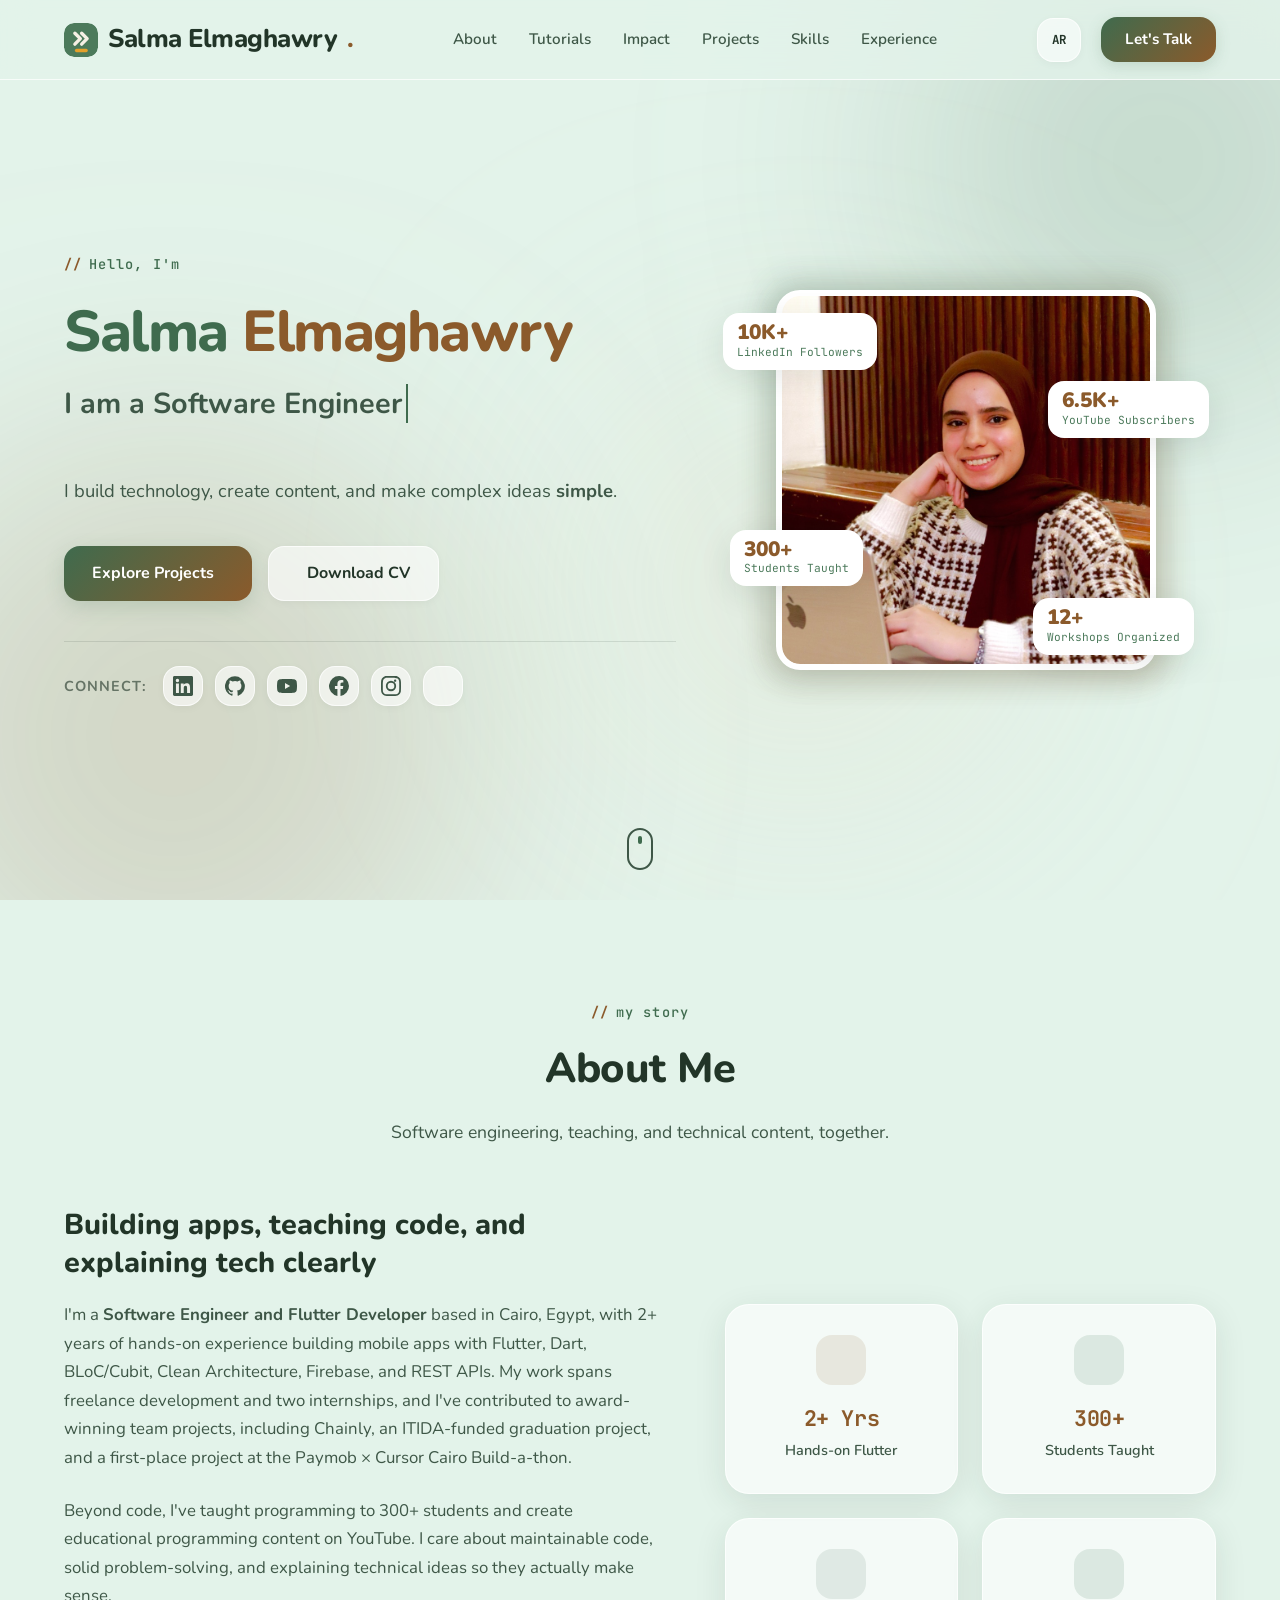
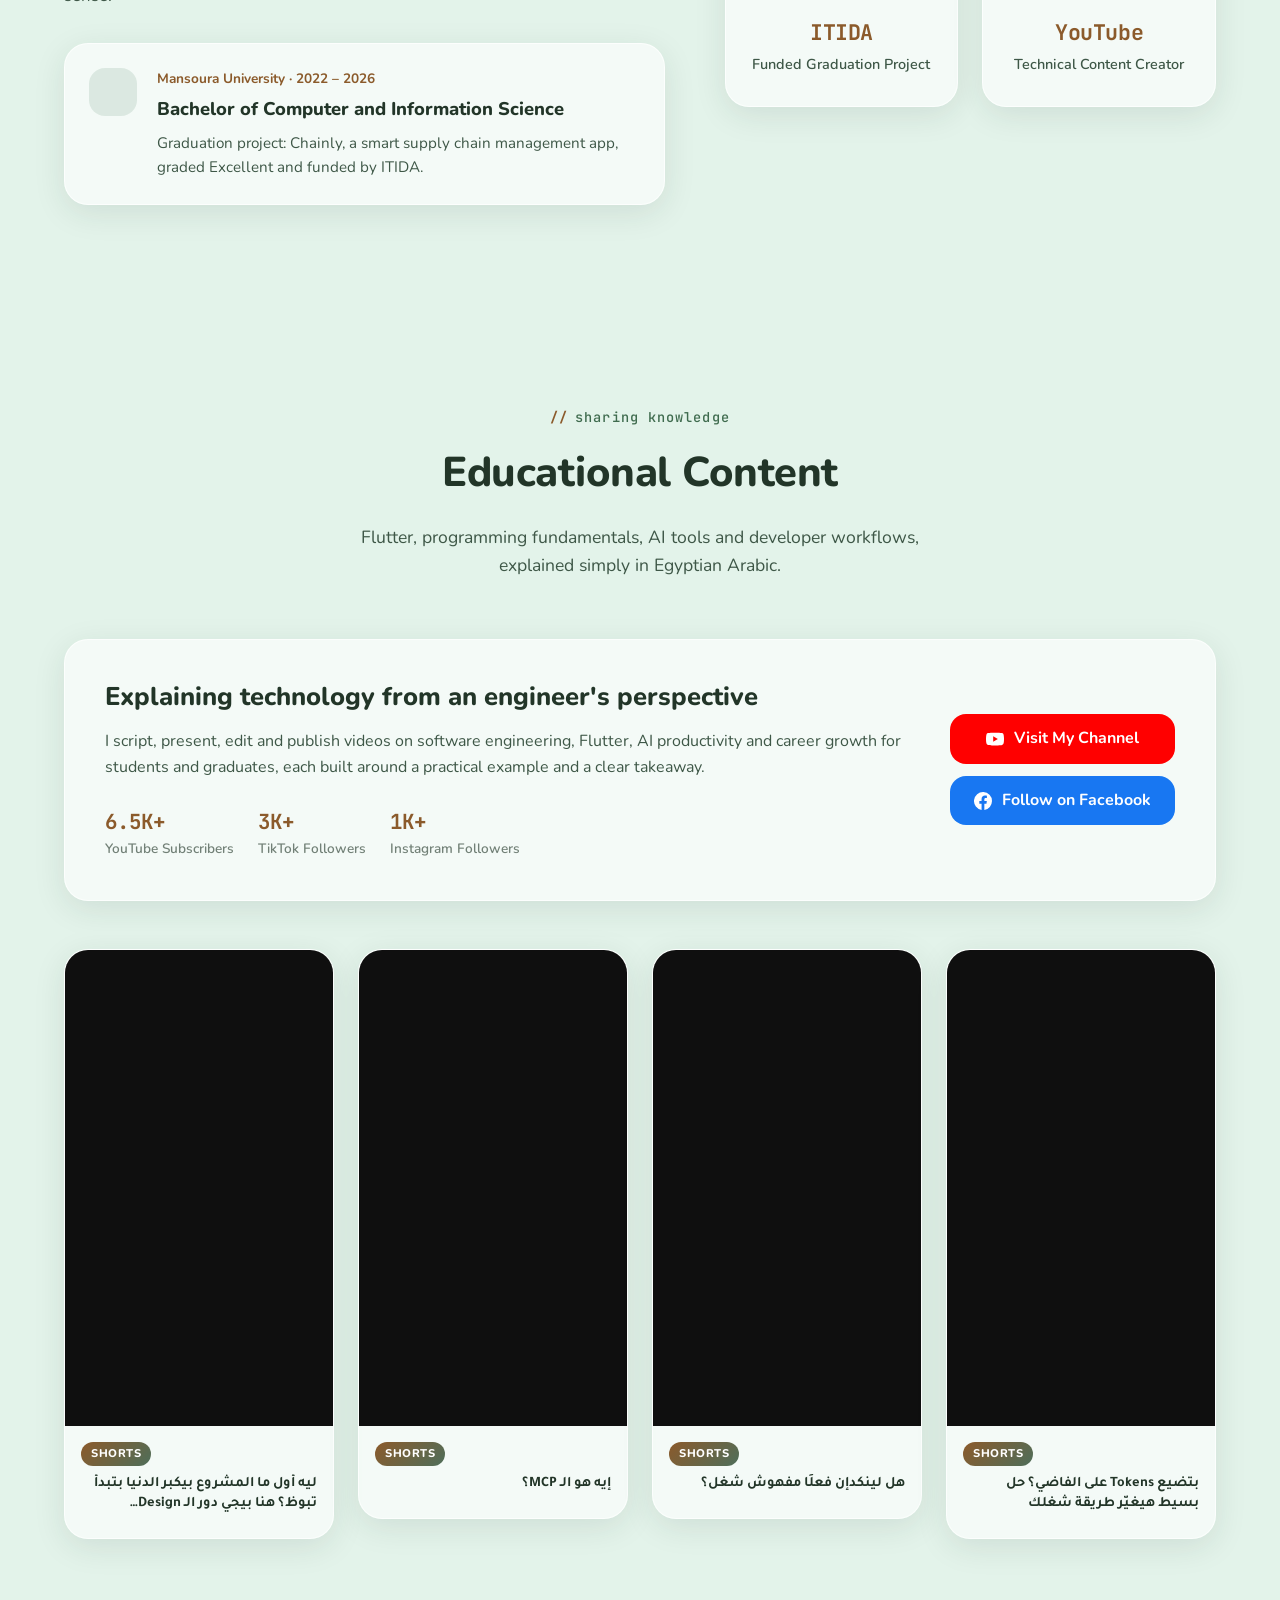
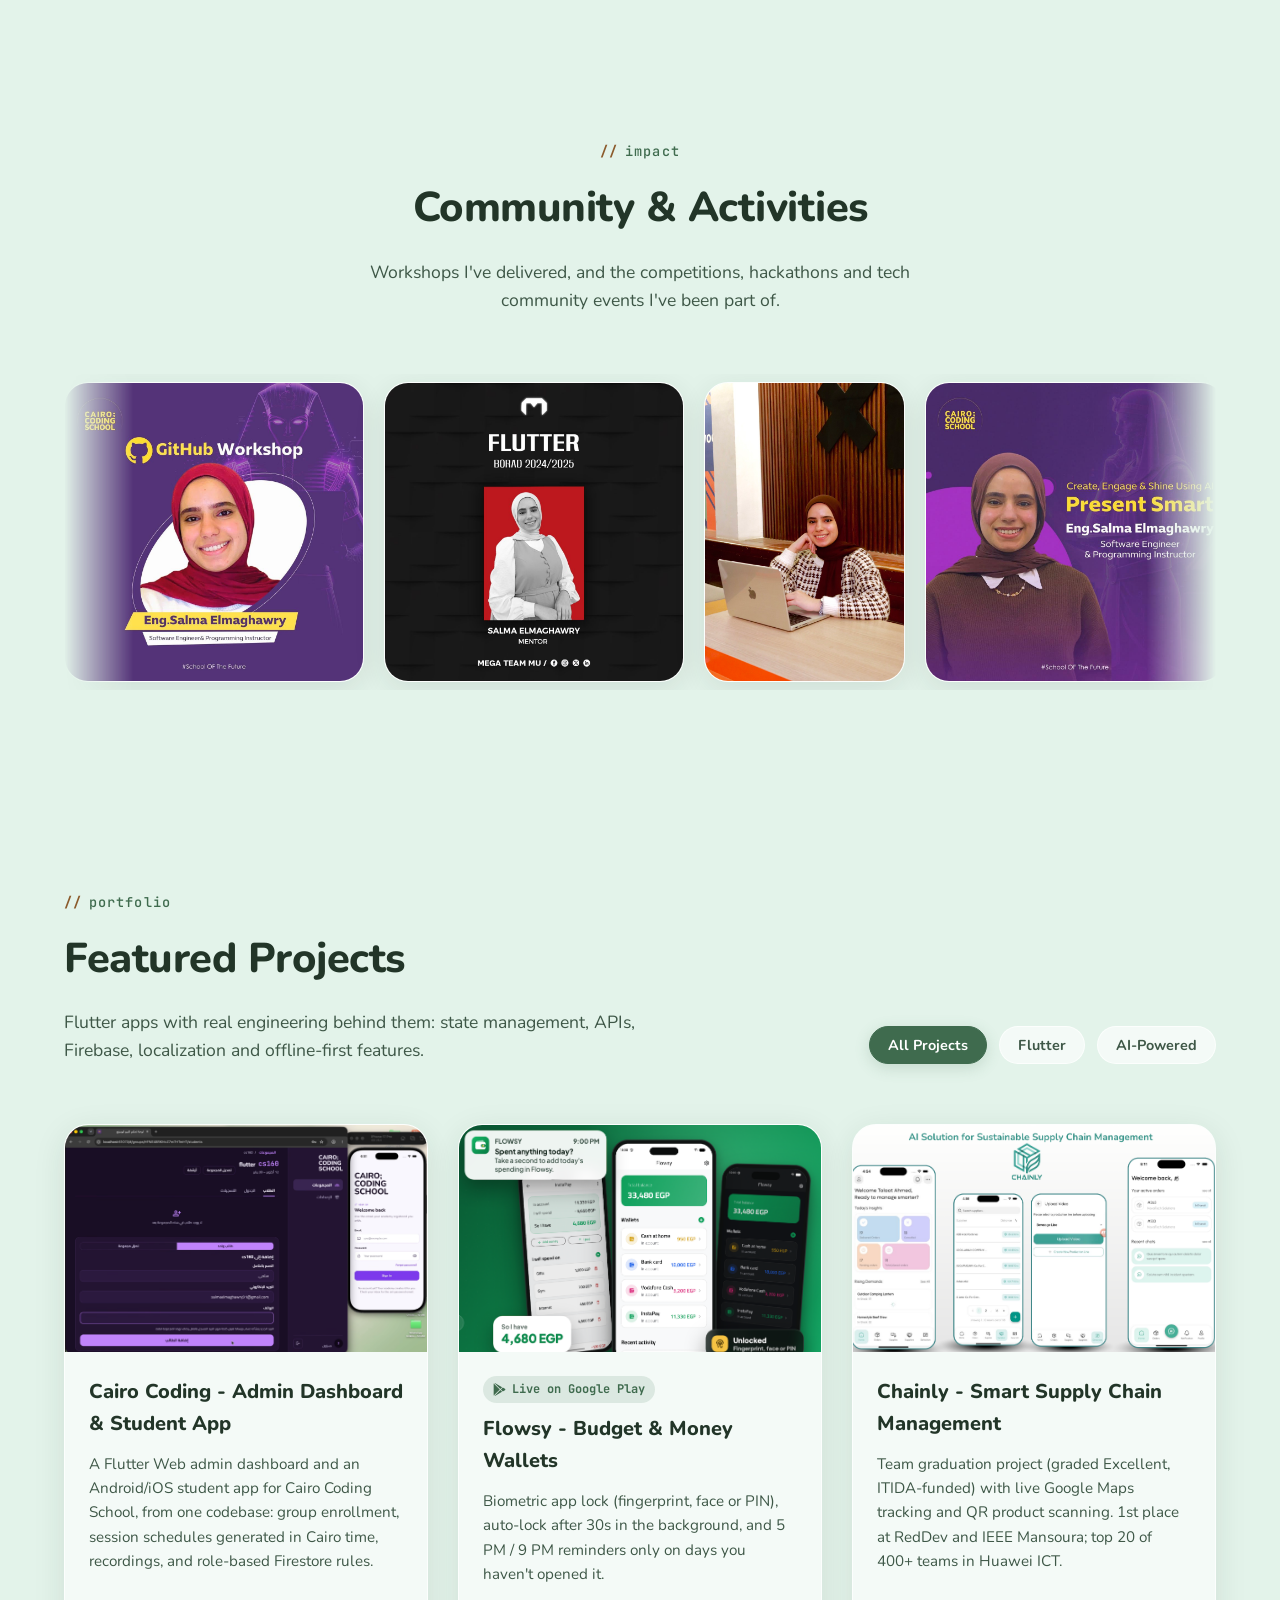
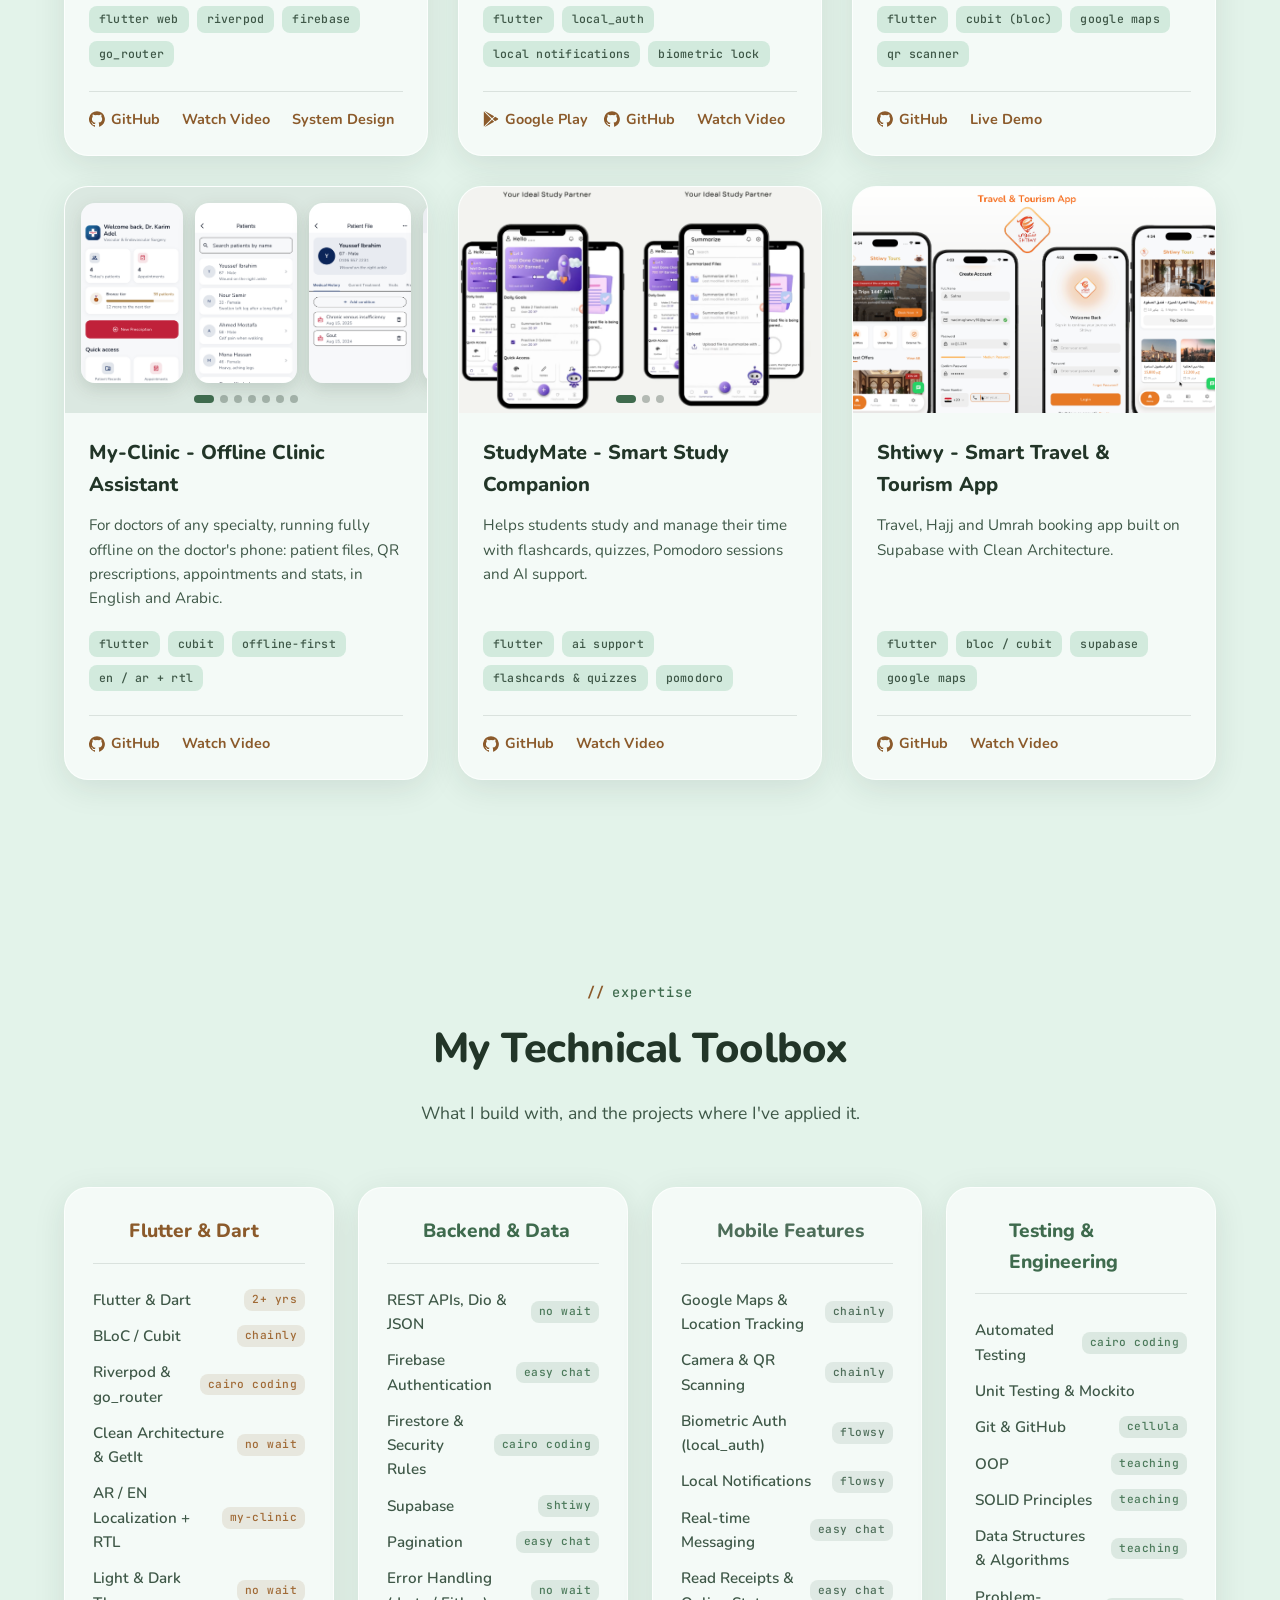
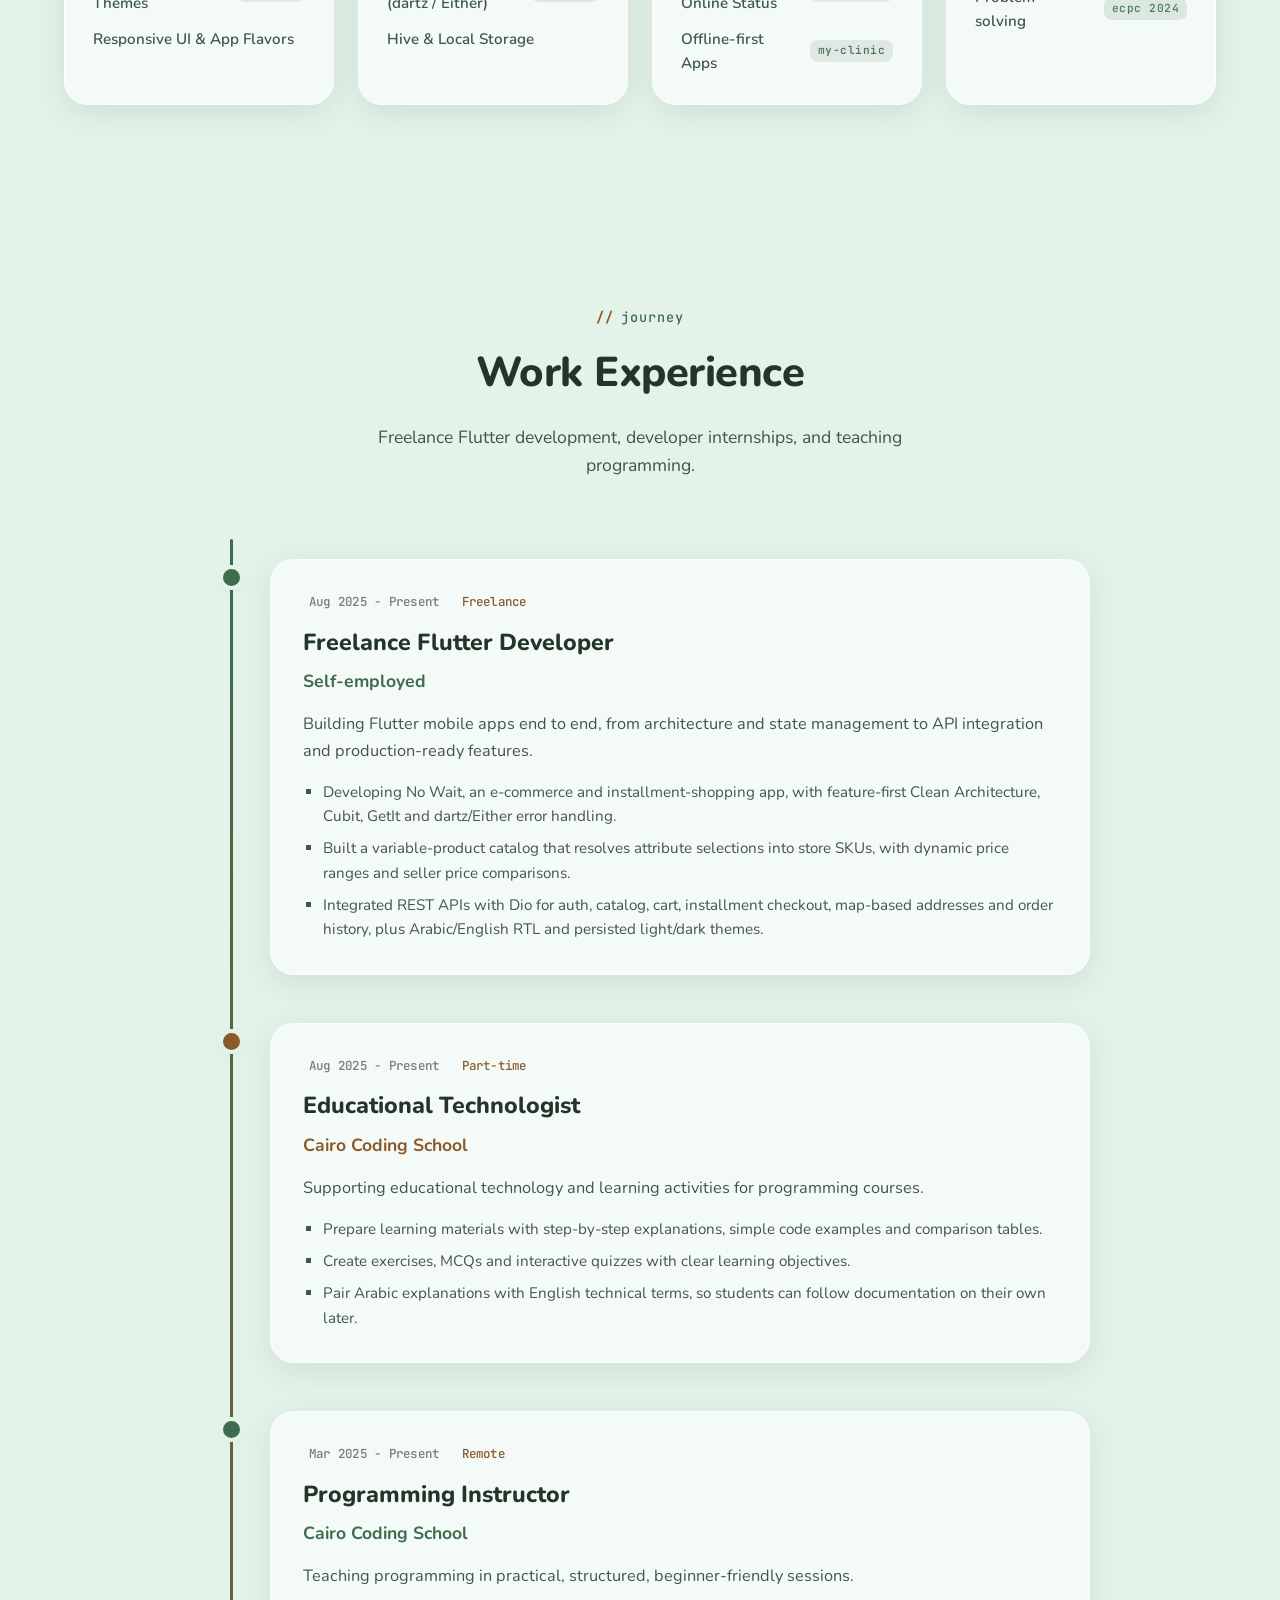
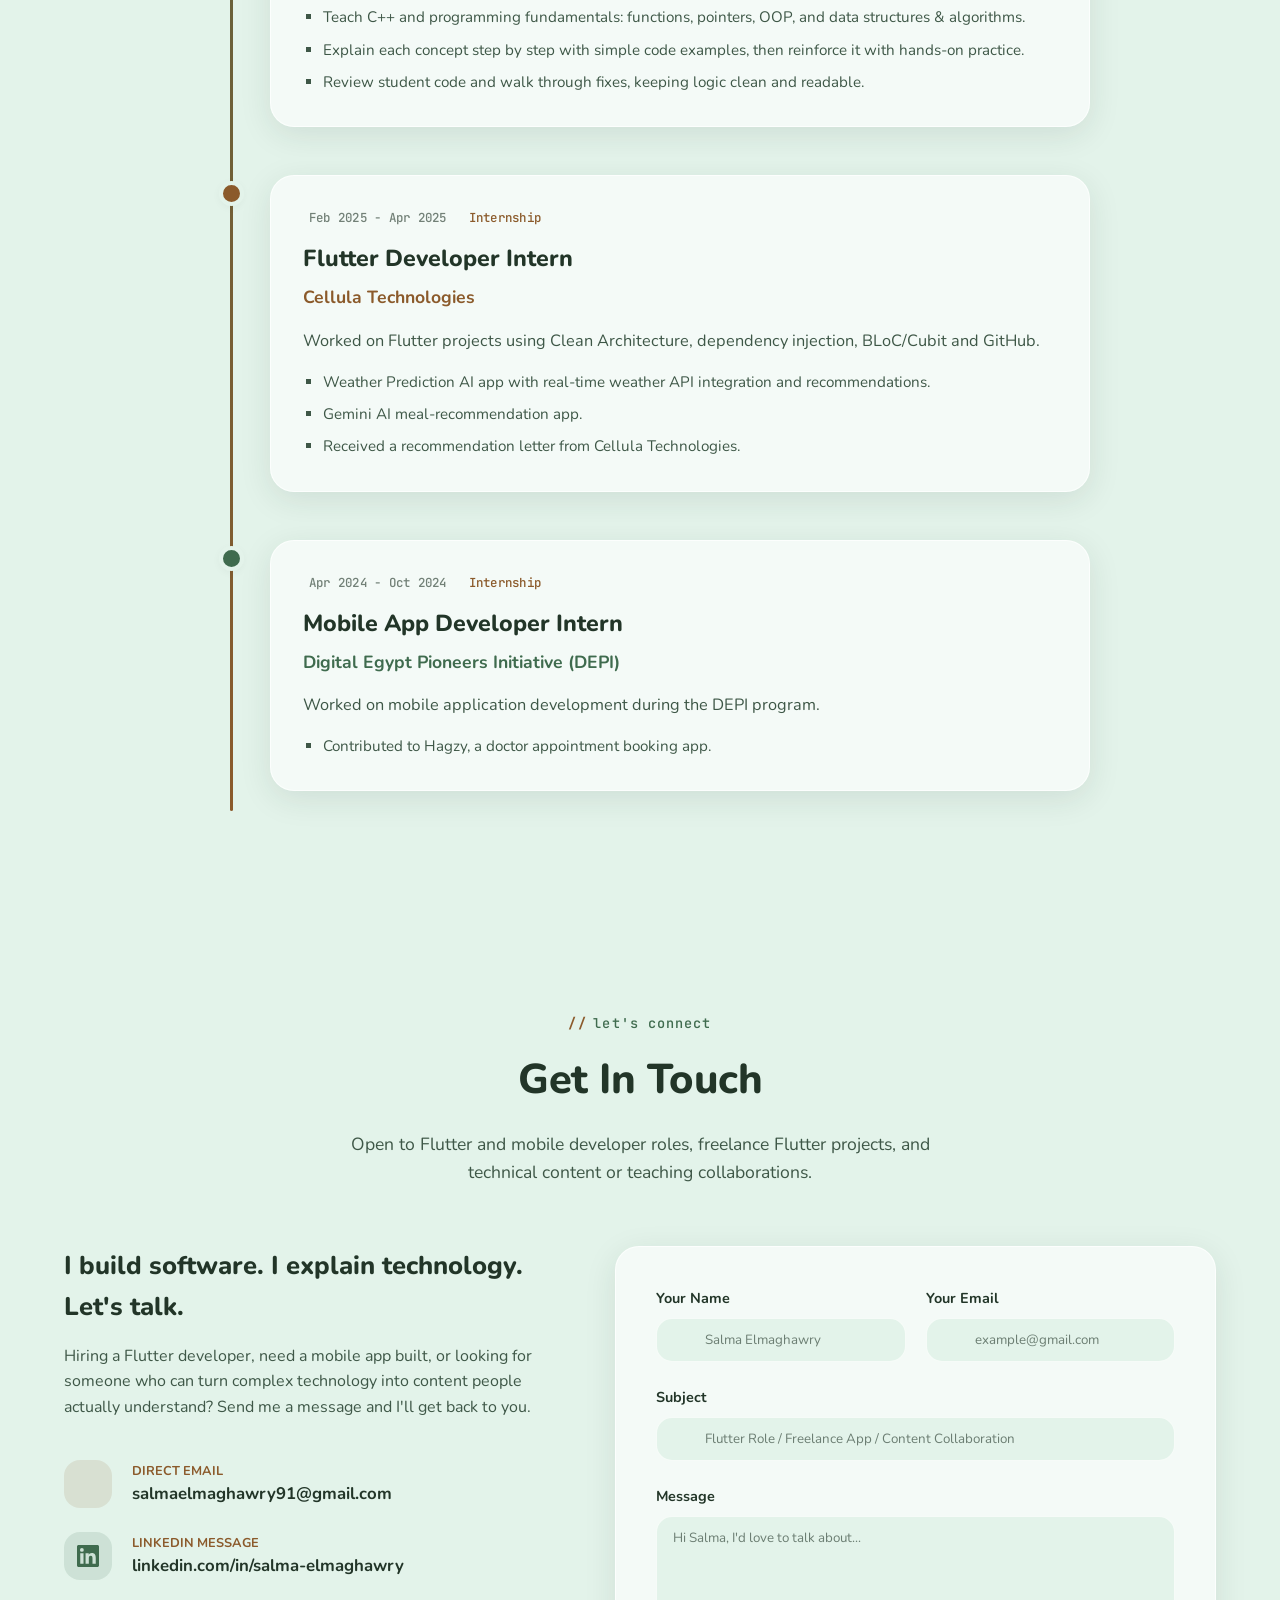
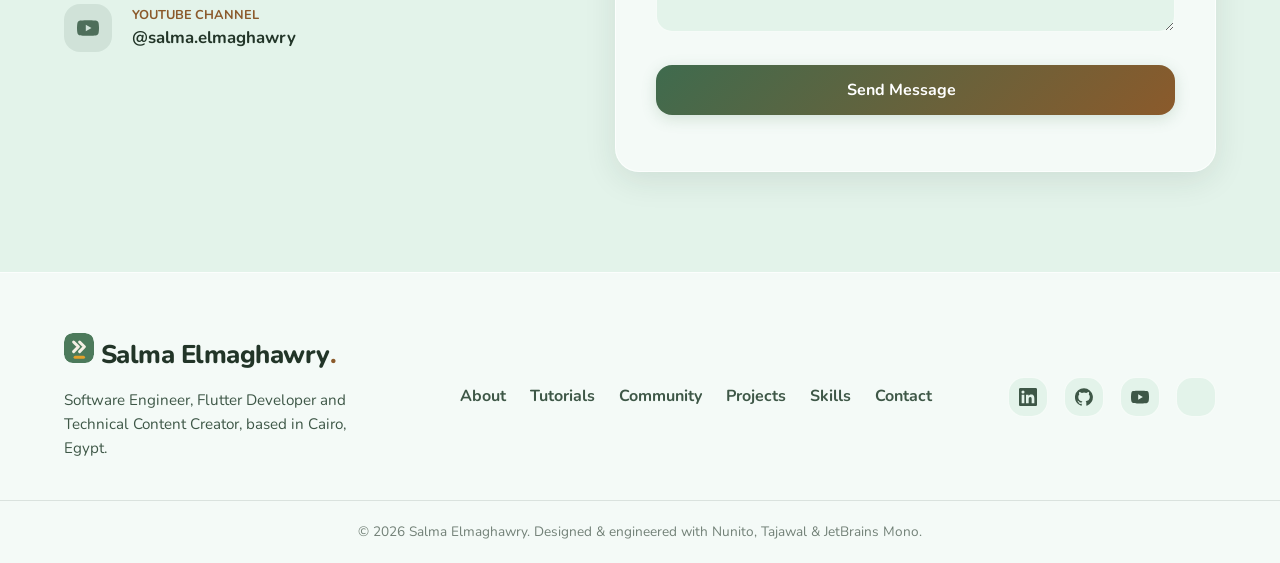
==== commit e01f6824: "update" ====
--- a/index.html
+++ b/index.html
@@ -56,7 +56,7 @@
     <link rel="stylesheet" href="styles.css">
 </head>
 
-<body class="dark-mode">
+<body>
 
     <!-- Ambient Background Blobs -->
     <div class="blob-container">
@@ -81,10 +81,10 @@
             <nav class="nav-menu" id="nav-menu">
                 <a href="#about" class="nav-link active" data-i18n="nav.about">About</a>
                 <a href="#youtube" class="nav-link" data-i18n="nav.tutorials">Tutorials</a>
+                <a href="#volunteering" class="nav-link" data-i18n="nav.impact">Impact</a>
+                <a href="#projects" class="nav-link" data-i18n="nav.projects">Projects</a>
                 <a href="#skills" class="nav-link" data-i18n="nav.skills">Skills</a>
-                <a href="#volunteering" class="nav-link" data-i18n="nav.impact">Impact</a>
                 <a href="#experience" class="nav-link" data-i18n="nav.experience">Experience</a>
-                <a href="#projects" class="nav-link" data-i18n="nav.projects">Projects</a>
                 <a href="#contact" class="nav-btn-mobile" data-i18n="nav.talk">Let's Talk</a>
             </nav>
 
@@ -159,7 +159,7 @@
                         <div class="glow-ring glow-ring-pink"></div>
                         <div class="avatar-frame">
                             <!-- Real profile photo -->
-                            <img src="assets/profile_pc.png" alt="Salma Elmaghawry - Flutter Developer"
+                            <img src="assets/profile-hero.jpg" alt="Salma Elmaghawry - Flutter Developer"
                                 class="profile-photo">
                         </div>
                         <!-- Impact numbers floating around the photo -->
@@ -345,88 +345,6 @@
             </div>
         </section>
 
-        <!-- Skills Section -->
-        <section class="skills-section section-padding" id="skills">
-            <div class="container">
-                <div class="section-header center">
-                    <span class="section-tag" data-i18n="skills.tag">expertise</span>
-                    <h2 class="section-title" data-i18n="skills.title">My Technical Toolbox</h2>
-                    <p class="section-desc" data-i18n="skills.desc">What I build with, and the projects where I've applied it.</p>
-                </div>
-
-                <div class="skills-grid">
-                    <!-- Category 1: Flutter & Dart -->
-                    <div class="skill-category-card">
-                        <div class="category-header pink-accent">
-                            <i data-lucide="smartphone"></i>
-                            <h3>Flutter &amp; Dart</h3>
-                        </div>
-                        <ul class="skill-list">
-                            <li><span class="skill-name">Flutter &amp; Dart</span> <span
-                                    class="skill-badge pink" data-i18n="skills.badge_years">2+ yrs</span></li>
-                            <li><span class="skill-name">BLoC / Cubit</span> <span class="skill-badge pink">Chainly</span></li>
-                            <li><span class="skill-name">Riverpod &amp; go_router</span> <span class="skill-badge pink">Cairo Coding</span></li>
-                            <li><span class="skill-name">Clean Architecture &amp; GetIt</span> <span class="skill-badge pink">No Wait</span></li>
-                            <li><span class="skill-name">AR / EN Localization + RTL</span> <span class="skill-badge pink">My-Clinic</span></li>
-                            <li><span class="skill-name">Light &amp; Dark Themes</span> <span class="skill-badge pink">No Wait</span></li>
-                            <li><span class="skill-name">Responsive UI &amp; App Flavors</span></li>
-                        </ul>
-                    </div>
-
-                    <!-- Category 2: Backend & Data -->
-                    <div class="skill-category-card">
-                        <div class="category-header mint-accent">
-                            <i data-lucide="database"></i>
-                            <h3 data-i18n="skills.cat2">Backend &amp; Data</h3>
-                        </div>
-                        <ul class="skill-list">
-                            <li><span class="skill-name">REST APIs, Dio &amp; JSON</span> <span class="skill-badge mint">No Wait</span></li>
-                            <li><span class="skill-name">Firebase Authentication</span> <span class="skill-badge mint">Easy Chat</span></li>
-                            <li><span class="skill-name">Firestore &amp; Security Rules</span> <span class="skill-badge mint">Cairo Coding</span></li>
-                            <li><span class="skill-name">Supabase</span> <span class="skill-badge mint">Shtiwy</span></li>
-                            <li><span class="skill-name">Pagination</span> <span class="skill-badge mint">Easy Chat</span></li>
-                            <li><span class="skill-name">Error Handling (dartz / Either)</span> <span class="skill-badge mint">No Wait</span></li>
-                            <li><span class="skill-name">Hive &amp; Local Storage</span></li>
-                        </ul>
-                    </div>
-
-                    <!-- Category 3: Mobile Features -->
-                    <div class="skill-category-card">
-                        <div class="category-header lavender-accent">
-                            <i data-lucide="map-pin"></i>
-                            <h3 data-i18n="skills.cat3">Mobile Features</h3>
-                        </div>
-                        <ul class="skill-list">
-                            <li><span class="skill-name">Google Maps &amp; Location Tracking</span> <span class="skill-badge lavender">Chainly</span></li>
-                            <li><span class="skill-name">Camera &amp; QR Scanning</span> <span class="skill-badge lavender">Chainly</span></li>
-                            <li><span class="skill-name">Biometric Auth (local_auth)</span> <span class="skill-badge lavender">Flowsy</span></li>
-                            <li><span class="skill-name">Local Notifications</span> <span class="skill-badge lavender">Flowsy</span></li>
-                            <li><span class="skill-name">Real-time Messaging</span> <span class="skill-badge lavender">Easy Chat</span></li>
-                            <li><span class="skill-name">Read Receipts &amp; Online Status</span> <span class="skill-badge lavender">Easy Chat</span></li>
-                            <li><span class="skill-name">Offline-first Apps</span> <span class="skill-badge lavender">My-Clinic</span></li>
-                        </ul>
-                    </div>
-
-                    <!-- Category 4: Testing & Engineering -->
-                    <div class="skill-category-card">
-                        <div class="category-header mint-accent">
-                            <i data-lucide="flask-conical"></i>
-                            <h3 data-i18n="skills.cat4">Testing &amp; Engineering</h3>
-                        </div>
-                        <ul class="skill-list">
-                            <li><span class="skill-name">Automated Testing</span> <span class="skill-badge mint">Cairo Coding</span></li>
-                            <li><span class="skill-name">Unit Testing &amp; Mockito</span></li>
-                            <li><span class="skill-name">Git &amp; GitHub</span> <span class="skill-badge mint">Cellula</span></li>
-                            <li><span class="skill-name">OOP</span> <span class="skill-badge mint" data-i18n="skills.badge_teaching">Teaching</span></li>
-                            <li><span class="skill-name">SOLID Principles</span> <span class="skill-badge mint" data-i18n="skills.badge_teaching">Teaching</span></li>
-                            <li><span class="skill-name">Data Structures &amp; Algorithms</span> <span class="skill-badge mint" data-i18n="skills.badge_teaching">Teaching</span></li>
-                            <li><span class="skill-name">Problem-solving</span> <span class="skill-badge mint">ECPC 2024</span></li>
-                        </ul>
-                    </div>
-                </div>
-            </div>
-        </section>
-
         <!-- Impact / Community Activities Section -->
         <section class="volunteering-section section-padding" id="volunteering">
             <div class="container">
@@ -440,123 +358,6 @@
                 <!-- Auto-scrolling, shuffled photo marquee -->
                 <div class="activities-marquee">
                     <div class="activities-track" id="activities-track"></div>
-                </div>
-            </div>
-        </section>
-
-        <!-- Experience Timeline Section -->
-        <section class="experience-section section-padding" id="experience">
-            <div class="container">
-                <div class="section-header center">
-                    <span class="section-tag" data-i18n="exp.tag">journey</span>
-                    <h2 class="section-title" data-i18n="exp.title">Work Experience</h2>
-                    <p class="section-desc" data-i18n="exp.desc">Freelance Flutter development, developer internships, and teaching
-                        programming.</p>
-                </div>
-
-                <div class="timeline-container">
-                    <!-- Experience Card 1 -->
-                    <div class="timeline-item">
-                        <div class="timeline-dot dot-mint"></div>
-                        <div class="timeline-card">
-                            <div class="card-meta">
-                                <span class="work-date"><i data-lucide="calendar"></i> <span data-i18n="exp.card1.date">Aug 2025 - Present</span></span>
-                                <span class="work-type"><i data-lucide="briefcase"></i> <span data-i18n="exp.card1.type">Freelance</span></span>
-                            </div>
-                            <h3 class="role-title" data-i18n="exp.card1.role">Freelance Flutter Developer</h3>
-                            <h4 class="company-name highlight-mint" data-i18n="exp.card1.company">Self-employed</h4>
-                            <p class="role-desc" data-i18n="exp.card1.desc">
-                                Building Flutter mobile apps end to end, from architecture and state management to API integration and production-ready features.
-                            </p>
-                            <ul class="role-bullets">
-                                <li data-i18n="exp.card1.b1">Developing No Wait, an e-commerce and installment-shopping app, with feature-first Clean Architecture, Cubit, GetIt and dartz/Either error handling.</li>
-                                <li data-i18n="exp.card1.b2">Built a variable-product catalog that resolves attribute selections into store SKUs, with dynamic price ranges and seller price comparisons.</li>
-                                <li data-i18n="exp.card1.b3">Integrated REST APIs with Dio for auth, catalog, cart, installment checkout, map-based addresses and order history, plus Arabic/English RTL and persisted light/dark themes.</li>
-                            </ul>
-                        </div>
-                    </div>
-
-                    <!-- Experience Card 2 -->
-                    <div class="timeline-item">
-                        <div class="timeline-dot dot-pink"></div>
-                        <div class="timeline-card">
-                            <div class="card-meta">
-                                <span class="work-date"><i data-lucide="calendar"></i> <span data-i18n="exp.card2.date">Aug 2025 - Present</span></span>
-                                <span class="work-type"><i data-lucide="clock"></i> <span data-i18n="exp.card2.type">Part-time</span></span>
-                            </div>
-                            <h3 class="role-title" data-i18n="exp.card2.role">Educational Technologist</h3>
-                            <h4 class="company-name highlight-pink">Cairo Coding School</h4>
-                            <p class="role-desc" data-i18n="exp.card2.desc">
-                                Supporting educational technology and learning activities for programming courses.
-                            </p>
-                            <ul class="role-bullets">
-                                <li data-i18n="exp.card2.b1">Prepare learning materials with step-by-step explanations, simple code examples and comparison tables.</li>
-                                <li data-i18n="exp.card2.b2">Create exercises, MCQs and interactive quizzes with clear learning objectives.</li>
-                                <li data-i18n="exp.card2.b3">Pair Arabic explanations with English technical terms, so students can follow documentation on their own later.</li>
-                            </ul>
-                        </div>
-                    </div>
-
-                    <!-- Experience Card 3 -->
-                    <div class="timeline-item">
-                        <div class="timeline-dot dot-mint"></div>
-                        <div class="timeline-card">
-                            <div class="card-meta">
-                                <span class="work-date"><i data-lucide="calendar"></i> <span data-i18n="exp.card3.date">Mar 2025 - Present</span></span>
-                                <span class="work-type"><i data-lucide="globe"></i> <span data-i18n="exp.card3.type">Remote</span></span>
-                            </div>
-                            <h3 class="role-title" data-i18n="exp.card3.role">Programming Instructor</h3>
-                            <h4 class="company-name highlight-mint">Cairo Coding School</h4>
-                            <p class="role-desc" data-i18n="exp.card3.desc">
-                                Teaching programming in practical, structured, beginner-friendly sessions.
-                            </p>
-                            <ul class="role-bullets">
-                                <li data-i18n="exp.card3.b1">Teach C++ and programming fundamentals: functions, pointers, OOP, and data structures &amp; algorithms.</li>
-                                <li data-i18n="exp.card3.b2">Explain each concept step by step with simple code examples, then reinforce it with hands-on practice.</li>
-                                <li data-i18n="exp.card3.b3">Review student code and walk through fixes, keeping logic clean and readable.</li>
-                            </ul>
-                        </div>
-                    </div>
-
-                    <!-- Experience Card 4 -->
-                    <div class="timeline-item">
-                        <div class="timeline-dot dot-pink"></div>
-                        <div class="timeline-card">
-                            <div class="card-meta">
-                                <span class="work-date"><i data-lucide="calendar"></i> <span data-i18n="exp.card4.date">Feb 2025 - Apr 2025</span></span>
-                                <span class="work-type"><i data-lucide="briefcase"></i> <span data-i18n="exp.card4.type">Internship</span></span>
-                            </div>
-                            <h3 class="role-title" data-i18n="exp.card4.role">Flutter Developer Intern</h3>
-                            <h4 class="company-name highlight-pink">Cellula Technologies</h4>
-                            <p class="role-desc" data-i18n="exp.card4.desc">
-                                Worked on Flutter projects using Clean Architecture, dependency injection, BLoC/Cubit and GitHub.
-                            </p>
-                            <ul class="role-bullets">
-                                <li data-i18n="exp.card4.b1">Weather Prediction AI app with real-time weather API integration and recommendations.</li>
-                                <li data-i18n="exp.card4.b2">Gemini AI meal-recommendation app.</li>
-                                <li data-i18n="exp.card4.b3">Received a recommendation letter from Cellula Technologies.</li>
-                            </ul>
-                        </div>
-                    </div>
-
-                    <!-- Experience Card 5 -->
-                    <div class="timeline-item">
-                        <div class="timeline-dot dot-mint"></div>
-                        <div class="timeline-card">
-                            <div class="card-meta">
-                                <span class="work-date"><i data-lucide="calendar"></i> <span data-i18n="exp.card5.date">Apr 2024 - Oct 2024</span></span>
-                                <span class="work-type"><i data-lucide="briefcase"></i> <span data-i18n="exp.card5.type">Internship</span></span>
-                            </div>
-                            <h3 class="role-title" data-i18n="exp.card5.role">Mobile App Developer Intern</h3>
-                            <h4 class="company-name highlight-mint" data-i18n="exp.card5.company">Digital Egypt Pioneers Initiative (DEPI)</h4>
-                            <p class="role-desc" data-i18n="exp.card5.desc">
-                                Worked on mobile application development during the DEPI program.
-                            </p>
-                            <ul class="role-bullets">
-                                <li data-i18n="exp.card5.b1">Contributed to Hagzy, a doctor appointment booking app.</li>
-                            </ul>
-                        </div>
-                    </div>
                 </div>
             </div>
         </section>
@@ -579,6 +380,31 @@
                 </div>
 
                 <div class="projects-grid">
+                    <!-- Project: Cairo Coding -->
+                    <div class="project-card" data-category="flutter">
+                        <div class="project-image-placeholder project-img-cover">
+                            <img src="assets/Projects_images/cairocoding_1.png" alt="Cairo Coding admin dashboard and student app" class="project-cover-img">
+                        </div>
+                        <div class="project-info">
+                            <h3 class="project-title" data-i18n="proj6.title">Cairo Coding - Admin Dashboard &amp; Student App</h3>
+                            <p class="project-desc" data-i18n="proj6.desc">A Flutter Web admin dashboard and an Android/iOS student app for Cairo Coding School, from one codebase: group enrollment, session schedules generated in Cairo time, recordings, and role-based Firestore rules.</p>
+                            <div class="project-tags">
+                                <span class="tag">Flutter Web</span>
+                                <span class="tag">Riverpod</span>
+                                <span class="tag">Firebase</span>
+                                <span class="tag">go_router</span>
+                            </div>
+                            <div class="project-links">
+                                <a href="https://github.com/salma-elmaghawry/Cairo-Coding-App" target="_blank" class="proj-link"><i
+                                        data-brand="github"></i> <span data-i18n="link.github">GitHub</span></a>
+                                <a href="https://youtu.be/3QkZTTSbrbQ"
+                                    target="_blank" class="proj-link demo-link"><i data-lucide="play-circle"></i> <span data-i18n="proj6.link_video">Watch Video</span></a>
+                                <a href="https://miro.com/app/board/uXjVEd9BKNo=/?share_link_id=122107319382"
+                                    target="_blank" class="proj-link"><i data-lucide="workflow"></i> <span data-i18n="proj6.link_design">System Design</span></a>
+                            </div>
+                        </div>
+                    </div>
+
                     <!-- Project: Flowsy -->
                     <div class="project-card" data-category="flutter">
                         <div class="project-image-placeholder project-img-cover">
@@ -717,6 +543,205 @@
                         </div>
                     </div>
 
+                </div>
+            </div>
+        </section>
+
+        <!-- Skills Section -->
+        <section class="skills-section section-padding" id="skills">
+            <div class="container">
+                <div class="section-header center">
+                    <span class="section-tag" data-i18n="skills.tag">expertise</span>
+                    <h2 class="section-title" data-i18n="skills.title">My Technical Toolbox</h2>
+                    <p class="section-desc" data-i18n="skills.desc">What I build with, and the projects where I've applied it.</p>
+                </div>
+
+                <div class="skills-grid">
+                    <!-- Category 1: Flutter & Dart -->
+                    <div class="skill-category-card">
+                        <div class="category-header pink-accent">
+                            <i data-lucide="smartphone"></i>
+                            <h3>Flutter &amp; Dart</h3>
+                        </div>
+                        <ul class="skill-list">
+                            <li><span class="skill-name">Flutter &amp; Dart</span> <span
+                                    class="skill-badge pink" data-i18n="skills.badge_years">2+ yrs</span></li>
+                            <li><span class="skill-name">BLoC / Cubit</span> <span class="skill-badge pink">Chainly</span></li>
+                            <li><span class="skill-name">Riverpod &amp; go_router</span> <span class="skill-badge pink">Cairo Coding</span></li>
+                            <li><span class="skill-name">Clean Architecture &amp; GetIt</span> <span class="skill-badge pink">No Wait</span></li>
+                            <li><span class="skill-name">AR / EN Localization + RTL</span> <span class="skill-badge pink">My-Clinic</span></li>
+                            <li><span class="skill-name">Light &amp; Dark Themes</span> <span class="skill-badge pink">No Wait</span></li>
+                            <li><span class="skill-name">Responsive UI &amp; App Flavors</span></li>
+                        </ul>
+                    </div>
+
+                    <!-- Category 2: Backend & Data -->
+                    <div class="skill-category-card">
+                        <div class="category-header mint-accent">
+                            <i data-lucide="database"></i>
+                            <h3 data-i18n="skills.cat2">Backend &amp; Data</h3>
+                        </div>
+                        <ul class="skill-list">
+                            <li><span class="skill-name">REST APIs, Dio &amp; JSON</span> <span class="skill-badge mint">No Wait</span></li>
+                            <li><span class="skill-name">Firebase Authentication</span> <span class="skill-badge mint">Easy Chat</span></li>
+                            <li><span class="skill-name">Firestore &amp; Security Rules</span> <span class="skill-badge mint">Cairo Coding</span></li>
+                            <li><span class="skill-name">Supabase</span> <span class="skill-badge mint">Shtiwy</span></li>
+                            <li><span class="skill-name">Pagination</span> <span class="skill-badge mint">Easy Chat</span></li>
+                            <li><span class="skill-name">Error Handling (dartz / Either)</span> <span class="skill-badge mint">No Wait</span></li>
+                            <li><span class="skill-name">Hive &amp; Local Storage</span></li>
+                        </ul>
+                    </div>
+
+                    <!-- Category 3: Mobile Features -->
+                    <div class="skill-category-card">
+                        <div class="category-header lavender-accent">
+                            <i data-lucide="map-pin"></i>
+                            <h3 data-i18n="skills.cat3">Mobile Features</h3>
+                        </div>
+                        <ul class="skill-list">
+                            <li><span class="skill-name">Google Maps &amp; Location Tracking</span> <span class="skill-badge lavender">Chainly</span></li>
+                            <li><span class="skill-name">Camera &amp; QR Scanning</span> <span class="skill-badge lavender">Chainly</span></li>
+                            <li><span class="skill-name">Biometric Auth (local_auth)</span> <span class="skill-badge lavender">Flowsy</span></li>
+                            <li><span class="skill-name">Local Notifications</span> <span class="skill-badge lavender">Flowsy</span></li>
+                            <li><span class="skill-name">Real-time Messaging</span> <span class="skill-badge lavender">Easy Chat</span></li>
+                            <li><span class="skill-name">Read Receipts &amp; Online Status</span> <span class="skill-badge lavender">Easy Chat</span></li>
+                            <li><span class="skill-name">Offline-first Apps</span> <span class="skill-badge lavender">My-Clinic</span></li>
+                        </ul>
+                    </div>
+
+                    <!-- Category 4: Testing & Engineering -->
+                    <div class="skill-category-card">
+                        <div class="category-header mint-accent">
+                            <i data-lucide="flask-conical"></i>
+                            <h3 data-i18n="skills.cat4">Testing &amp; Engineering</h3>
+                        </div>
+                        <ul class="skill-list">
+                            <li><span class="skill-name">Automated Testing</span> <span class="skill-badge mint">Cairo Coding</span></li>
+                            <li><span class="skill-name">Unit Testing &amp; Mockito</span></li>
+                            <li><span class="skill-name">Git &amp; GitHub</span> <span class="skill-badge mint">Cellula</span></li>
+                            <li><span class="skill-name">OOP</span> <span class="skill-badge mint" data-i18n="skills.badge_teaching">Teaching</span></li>
+                            <li><span class="skill-name">SOLID Principles</span> <span class="skill-badge mint" data-i18n="skills.badge_teaching">Teaching</span></li>
+                            <li><span class="skill-name">Data Structures &amp; Algorithms</span> <span class="skill-badge mint" data-i18n="skills.badge_teaching">Teaching</span></li>
+                            <li><span class="skill-name">Problem-solving</span> <span class="skill-badge mint">ECPC 2024</span></li>
+                        </ul>
+                    </div>
+                </div>
+            </div>
+        </section>
+
+        <!-- Experience Timeline Section -->
+        <section class="experience-section section-padding" id="experience">
+            <div class="container">
+                <div class="section-header center">
+                    <span class="section-tag" data-i18n="exp.tag">journey</span>
+                    <h2 class="section-title" data-i18n="exp.title">Work Experience</h2>
+                    <p class="section-desc" data-i18n="exp.desc">Freelance Flutter development, developer internships, and teaching
+                        programming.</p>
+                </div>
+
+                <div class="timeline-container">
+                    <!-- Experience Card 1 -->
+                    <div class="timeline-item">
+                        <div class="timeline-dot dot-mint"></div>
+                        <div class="timeline-card">
+                            <div class="card-meta">
+                                <span class="work-date"><i data-lucide="calendar"></i> <span data-i18n="exp.card1.date">Aug 2025 - Present</span></span>
+                                <span class="work-type"><i data-lucide="briefcase"></i> <span data-i18n="exp.card1.type">Freelance</span></span>
+                            </div>
+                            <h3 class="role-title" data-i18n="exp.card1.role">Freelance Flutter Developer</h3>
+                            <h4 class="company-name highlight-mint" data-i18n="exp.card1.company">Self-employed</h4>
+                            <p class="role-desc" data-i18n="exp.card1.desc">
+                                Building Flutter mobile apps end to end, from architecture and state management to API integration and production-ready features.
+                            </p>
+                            <ul class="role-bullets">
+                                <li data-i18n="exp.card1.b1">Developing No Wait, an e-commerce and installment-shopping app, with feature-first Clean Architecture, Cubit, GetIt and dartz/Either error handling.</li>
+                                <li data-i18n="exp.card1.b2">Built a variable-product catalog that resolves attribute selections into store SKUs, with dynamic price ranges and seller price comparisons.</li>
+                                <li data-i18n="exp.card1.b3">Integrated REST APIs with Dio for auth, catalog, cart, installment checkout, map-based addresses and order history, plus Arabic/English RTL and persisted light/dark themes.</li>
+                            </ul>
+                        </div>
+                    </div>
+
+                    <!-- Experience Card 2 -->
+                    <div class="timeline-item">
+                        <div class="timeline-dot dot-pink"></div>
+                        <div class="timeline-card">
+                            <div class="card-meta">
+                                <span class="work-date"><i data-lucide="calendar"></i> <span data-i18n="exp.card2.date">Aug 2025 - Present</span></span>
+                                <span class="work-type"><i data-lucide="clock"></i> <span data-i18n="exp.card2.type">Part-time</span></span>
+                            </div>
+                            <h3 class="role-title" data-i18n="exp.card2.role">Educational Technologist</h3>
+                            <h4 class="company-name highlight-pink">Cairo Coding School</h4>
+                            <p class="role-desc" data-i18n="exp.card2.desc">
+                                Supporting educational technology and learning activities for programming courses.
+                            </p>
+                            <ul class="role-bullets">
+                                <li data-i18n="exp.card2.b1">Prepare learning materials with step-by-step explanations, simple code examples and comparison tables.</li>
+                                <li data-i18n="exp.card2.b2">Create exercises, MCQs and interactive quizzes with clear learning objectives.</li>
+                                <li data-i18n="exp.card2.b3">Pair Arabic explanations with English technical terms, so students can follow documentation on their own later.</li>
+                            </ul>
+                        </div>
+                    </div>
+
+                    <!-- Experience Card 3 -->
+                    <div class="timeline-item">
+                        <div class="timeline-dot dot-mint"></div>
+                        <div class="timeline-card">
+                            <div class="card-meta">
+                                <span class="work-date"><i data-lucide="calendar"></i> <span data-i18n="exp.card3.date">Mar 2025 - Present</span></span>
+                                <span class="work-type"><i data-lucide="globe"></i> <span data-i18n="exp.card3.type">Remote</span></span>
+                            </div>
+                            <h3 class="role-title" data-i18n="exp.card3.role">Programming Instructor</h3>
+                            <h4 class="company-name highlight-mint">Cairo Coding School</h4>
+                            <p class="role-desc" data-i18n="exp.card3.desc">
+                                Teaching programming in practical, structured, beginner-friendly sessions.
+                            </p>
+                            <ul class="role-bullets">
+                                <li data-i18n="exp.card3.b1">Teach C++ and programming fundamentals: functions, pointers, OOP, and data structures &amp; algorithms.</li>
+                                <li data-i18n="exp.card3.b2">Explain each concept step by step with simple code examples, then reinforce it with hands-on practice.</li>
+                                <li data-i18n="exp.card3.b3">Review student code and walk through fixes, keeping logic clean and readable.</li>
+                            </ul>
+                        </div>
+                    </div>
+
+                    <!-- Experience Card 4 -->
+                    <div class="timeline-item">
+                        <div class="timeline-dot dot-pink"></div>
+                        <div class="timeline-card">
+                            <div class="card-meta">
+                                <span class="work-date"><i data-lucide="calendar"></i> <span data-i18n="exp.card4.date">Feb 2025 - Apr 2025</span></span>
+                                <span class="work-type"><i data-lucide="briefcase"></i> <span data-i18n="exp.card4.type">Internship</span></span>
+                            </div>
+                            <h3 class="role-title" data-i18n="exp.card4.role">Flutter Developer Intern</h3>
+                            <h4 class="company-name highlight-pink">Cellula Technologies</h4>
+                            <p class="role-desc" data-i18n="exp.card4.desc">
+                                Worked on Flutter projects using Clean Architecture, dependency injection, BLoC/Cubit and GitHub.
+                            </p>
+                            <ul class="role-bullets">
+                                <li data-i18n="exp.card4.b1">Weather Prediction AI app with real-time weather API integration and recommendations.</li>
+                                <li data-i18n="exp.card4.b2">Gemini AI meal-recommendation app.</li>
+                                <li data-i18n="exp.card4.b3">Received a recommendation letter from Cellula Technologies.</li>
+                            </ul>
+                        </div>
+                    </div>
+
+                    <!-- Experience Card 5 -->
+                    <div class="timeline-item">
+                        <div class="timeline-dot dot-mint"></div>
+                        <div class="timeline-card">
+                            <div class="card-meta">
+                                <span class="work-date"><i data-lucide="calendar"></i> <span data-i18n="exp.card5.date">Apr 2024 - Oct 2024</span></span>
+                                <span class="work-type"><i data-lucide="briefcase"></i> <span data-i18n="exp.card5.type">Internship</span></span>
+                            </div>
+                            <h3 class="role-title" data-i18n="exp.card5.role">Mobile App Developer Intern</h3>
+                            <h4 class="company-name highlight-mint" data-i18n="exp.card5.company">Digital Egypt Pioneers Initiative (DEPI)</h4>
+                            <p class="role-desc" data-i18n="exp.card5.desc">
+                                Worked on mobile application development during the DEPI program.
+                            </p>
+                            <ul class="role-bullets">
+                                <li data-i18n="exp.card5.b1">Contributed to Hagzy, a doctor appointment booking app.</li>
+                            </ul>
+                        </div>
+                    </div>
                 </div>
             </div>
         </section>
@@ -854,10 +879,10 @@
 
             <div class="footer-links">
                 <a href="#about" data-i18n="nav.about">About</a>
-                <a href="#skills" data-i18n="nav.skills">Skills</a>
-                <a href="#projects" data-i18n="nav.projects">Projects</a>
                 <a href="#youtube" data-i18n="nav.tutorials">Tutorials</a>
                 <a href="#volunteering" data-i18n="footer.volunteering">Community</a>
+                <a href="#projects" data-i18n="nav.projects">Projects</a>
+                <a href="#skills" data-i18n="nav.skills">Skills</a>
                 <a href="#contact" data-i18n="nav.contact">Contact</a>
             </div>
 
--- a/styles.css
+++ b/styles.css
@@ -40,33 +40,33 @@
     --brand-paper: #FCF9F3;
 }
 
-/* --- DARK MODE COLORS (ink background, glowing sage + honey accent) --- */
-body.dark-mode {
-    --bg-primary: #223528;          /* ink */
-    --bg-secondary: #2E4636;        /* lightened ink */
-    --bg-card: rgba(46, 70, 54, 0.55);
-
-    --accent-mint: #6FA382;         /* sage, brightened for legibility on ink (4.5:1) */
-    --accent-mint-hover: #86B899;
-    --accent-mint-light: rgba(111, 163, 130, 0.16);
-
-    --accent-pink: #E3A02B;         /* honey - the brand's designated dark-surface pop (5.8:1) */
-    --accent-pink-hover: #F0B04A;
-    --accent-pink-light: rgba(227, 160, 43, 0.16);
-
-    --accent-lavender: #B9CFBC;     /* mist - cool neutral, third tone (7.9:1) */
-    --accent-lavender-light: rgba(185, 207, 188, 0.12);
-
-    --accent-honey: #E3A02B;        /* the one accent allowed to pop on dark - use sparingly */
-    --alert: #E07E6A;
-
-    --text-primary: #F6EFE4;        /* oat */
-    --text-secondary: #B9CFBC;      /* mist */
-    --text-muted: rgba(185, 207, 188, 0.6);
-
-    --border-color: rgba(185, 207, 188, 0.14);
-    --glass-border: rgba(255, 255, 255, 0.08);
-    --glass-shadow: 0 8px 32px 0 rgba(0, 0, 0, 0.3);
+/* --- MINT THEME COLORS (mint background, deep sage + caramel brown accent) --- */
+body {
+    --bg-primary: #E3F3EA;          /* mint */
+    --bg-secondary: #D2EADD;        /* deeper mint */
+    --bg-card: rgba(255, 255, 255, 0.6);
+
+    --accent-mint: #3F6B4E;         /* deep sage, legible on mint (5.2:1) */
+    --accent-mint-hover: #4C7A5B;
+    --accent-mint-light: rgba(76, 122, 91, 0.14);
+
+    --accent-pink: #8B5A2B;         /* caramel brown - replaces honey as the warm pop (5.3:1) */
+    --accent-pink-hover: #A06A36;
+    --accent-pink-light: rgba(139, 90, 43, 0.12);
+
+    --accent-lavender: #4E6E5A;     /* muted sage - cool neutral, third tone (4.7:1) */
+    --accent-lavender-light: rgba(78, 110, 90, 0.12);
+
+    --accent-honey: #8B5A2B;        /* same caramel brown - the one warm accent, use sparingly */
+    --alert: #B5523E;
+
+    --text-primary: #223528;        /* ink */
+    --text-secondary: #3E5747;
+    --text-muted: rgba(34, 53, 40, 0.62);
+
+    --border-color: rgba(34, 53, 40, 0.12);
+    --glass-border: rgba(255, 255, 255, 0.7);
+    --glass-shadow: 0 8px 32px 0 rgba(34, 53, 40, 0.1);
 }
 
 /* --- GENERAL RESET & BASE STYLES --- */
@@ -146,11 +146,6 @@
     transition: background-color var(--transition-normal);
 }
 
-body.dark-mode .blob {
-    opacity: 0.12;
-    mix-blend-mode: screen;
-}
-
 .blob-mint {
     width: 500px;
     height: 500px;
@@ -179,10 +174,6 @@
     animation-delay: 8s;
 }
 
-body.dark-mode .blob-lavender {
-    background-color: var(--accent-lavender);
-}
-
 @keyframes floatBlob {
     0% {
         transform: translate(0, 0) scale(1);
@@ -205,16 +196,12 @@
     left: 0;
     width: 100%;
     height: var(--header-height);
-    background-color: rgba(246, 239, 228, 0.7);
+    background-color: rgba(227, 243, 234, 0.8);
     backdrop-filter: blur(16px);
     -webkit-backdrop-filter: blur(16px);
     z-index: 100;
     transition: all var(--transition-normal);
     border-bottom: 1px solid var(--glass-border);
-}
-
-body.dark-mode .navbar {
-    background-color: rgba(34, 53, 40, 0.75);
 }
 
 .navbar.scrolled {
@@ -252,10 +239,6 @@
     color: var(--accent-pink);
     display: inline-block;
     transition: color var(--transition-normal);
-}
-
-body.dark-mode .logo-dot {
-    color: var(--accent-honey);
 }
 
 .logo:hover .logo-dot {
@@ -334,10 +317,6 @@
     color: var(--accent-pink);
 }
 
-body.dark-mode .lang-toggle:hover {
-    color: var(--accent-honey);
-}
-
 .btn-talk {
     padding: 10px 24px;
     background: linear-gradient(135deg, var(--accent-mint), var(--accent-pink));
@@ -423,10 +402,6 @@
     margin-right: 0.5em;
     color: var(--accent-pink);
     font-weight: 700;
-}
-
-body.dark-mode .hero-tag::before {
-    color: var(--accent-honey);
 }
 
 .hero-title {
@@ -602,8 +577,8 @@
     width: 100%;
     height: 100%;
     border-radius: var(--border-radius-lg);
-    background: var(--brand-paper);
-    border: 6px solid var(--brand-paper);
+    background: #FFF;
+    border: 6px solid #FFF;
     box-shadow: var(--glass-shadow);
     backdrop-filter: blur(10px);
     position: relative;
@@ -637,7 +612,7 @@
     flex-direction: column;
     padding: 8px 14px;
     border-radius: var(--border-radius-md);
-    background: var(--brand-paper);
+    background: #FFF;
     box-shadow: var(--glass-shadow);
     white-space: nowrap;
     animation: floatBadge 6s infinite ease-in-out;
@@ -759,10 +734,6 @@
     font-weight: 700;
 }
 
-body.dark-mode .section-tag::before {
-    color: var(--accent-honey);
-}
-
 .section-title {
     font-size: clamp(1.75rem, 4vw, 2.6rem);
     font-weight: 800;
@@ -825,10 +796,6 @@
     flex-shrink: 0;
 }
 
-body.dark-mode .edu-icon {
-    color: var(--accent-mint);
-}
-
 .edu-details {
     display: flex;
     flex-direction: column;
@@ -837,7 +804,7 @@
 .edu-time {
     font-size: 0.85rem;
     font-weight: 700;
-    color: var(--accent-mint-hover);
+    color: var(--accent-honey);
     margin-bottom: 4px;
 }
 
@@ -893,6 +860,7 @@
     font-size: 1.35rem;
     font-weight: 700;
     letter-spacing: -0.02em;
+    color: var(--accent-honey);
     margin-bottom: 4px;
 }
 
@@ -1270,10 +1238,6 @@
     border-radius: var(--border-radius-sm);
 }
 
-body.dark-mode .project-tags .tag {
-    background-color: rgba(255, 255, 255, 0.05);
-}
-
 .project-links {
     display: flex;
     flex-wrap: wrap;
@@ -1288,15 +1252,11 @@
     display: flex;
     align-items: center;
     gap: 6px;
-    color: var(--text-secondary);
+    color: var(--accent-honey);
 }
 
 .proj-link:hover {
-    color: var(--accent-mint);
-}
-
-.proj-link.demo-link:hover {
-    color: var(--accent-pink);
+    color: var(--text-primary);
 }
 
 /* --- YOUTUBE EDUCATIONAL SECTION --- */
@@ -1636,10 +1596,6 @@
     margin-bottom: 16px;
 }
 
-body.dark-mode .volunteer-achievement {
-    background-color: rgba(255, 255, 255, 0.03);
-}
-
 .volunteer-achievement i {
     width: 18px;
     height: 18px;
@@ -1764,7 +1720,7 @@
 .method-label {
     font-size: 0.8rem;
     font-weight: 700;
-    color: var(--text-muted);
+    color: var(--accent-honey);
     text-transform: uppercase;
 }
 
@@ -2437,7 +2393,7 @@
     width: 100%;
     height: 100%;
     object-fit: cover;
-    object-position: top center;
+    object-position: center 40%;
     border-radius: calc(var(--border-radius-lg) - 6px);
     display: block;
 }
